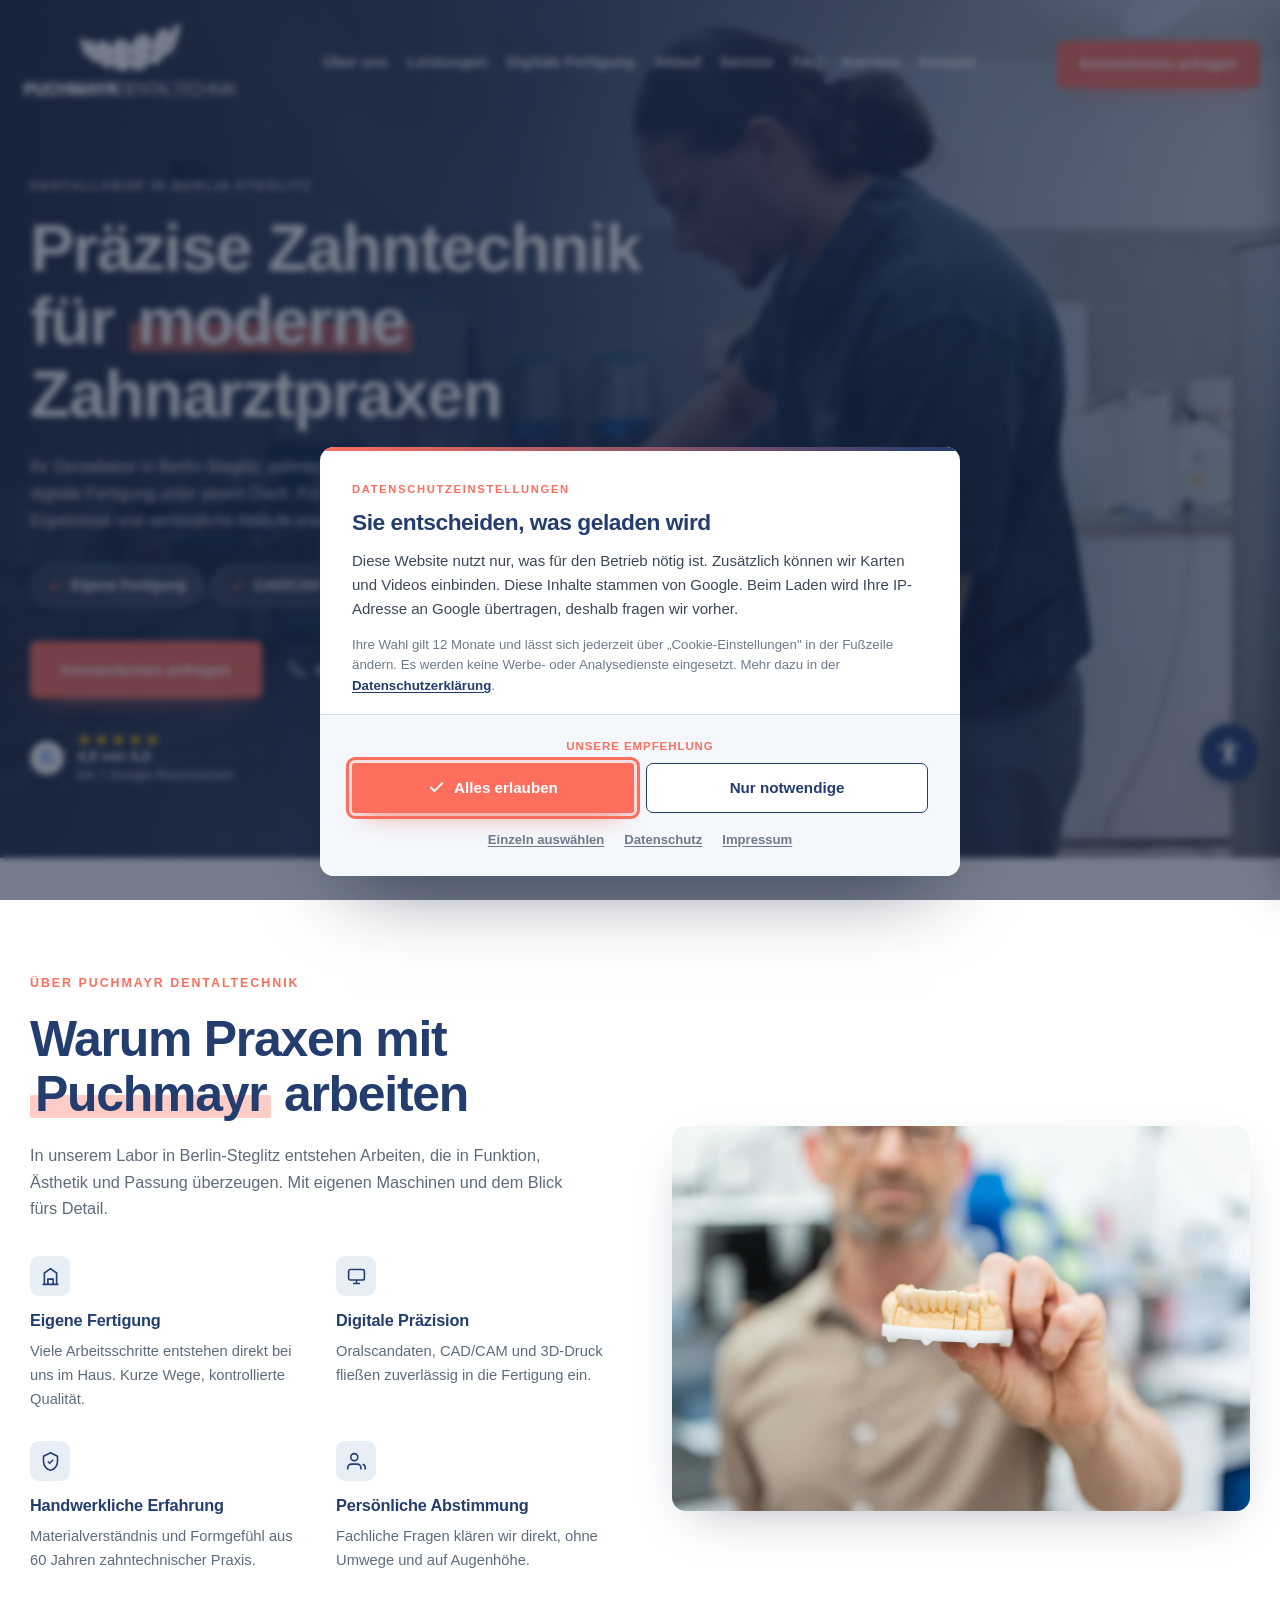
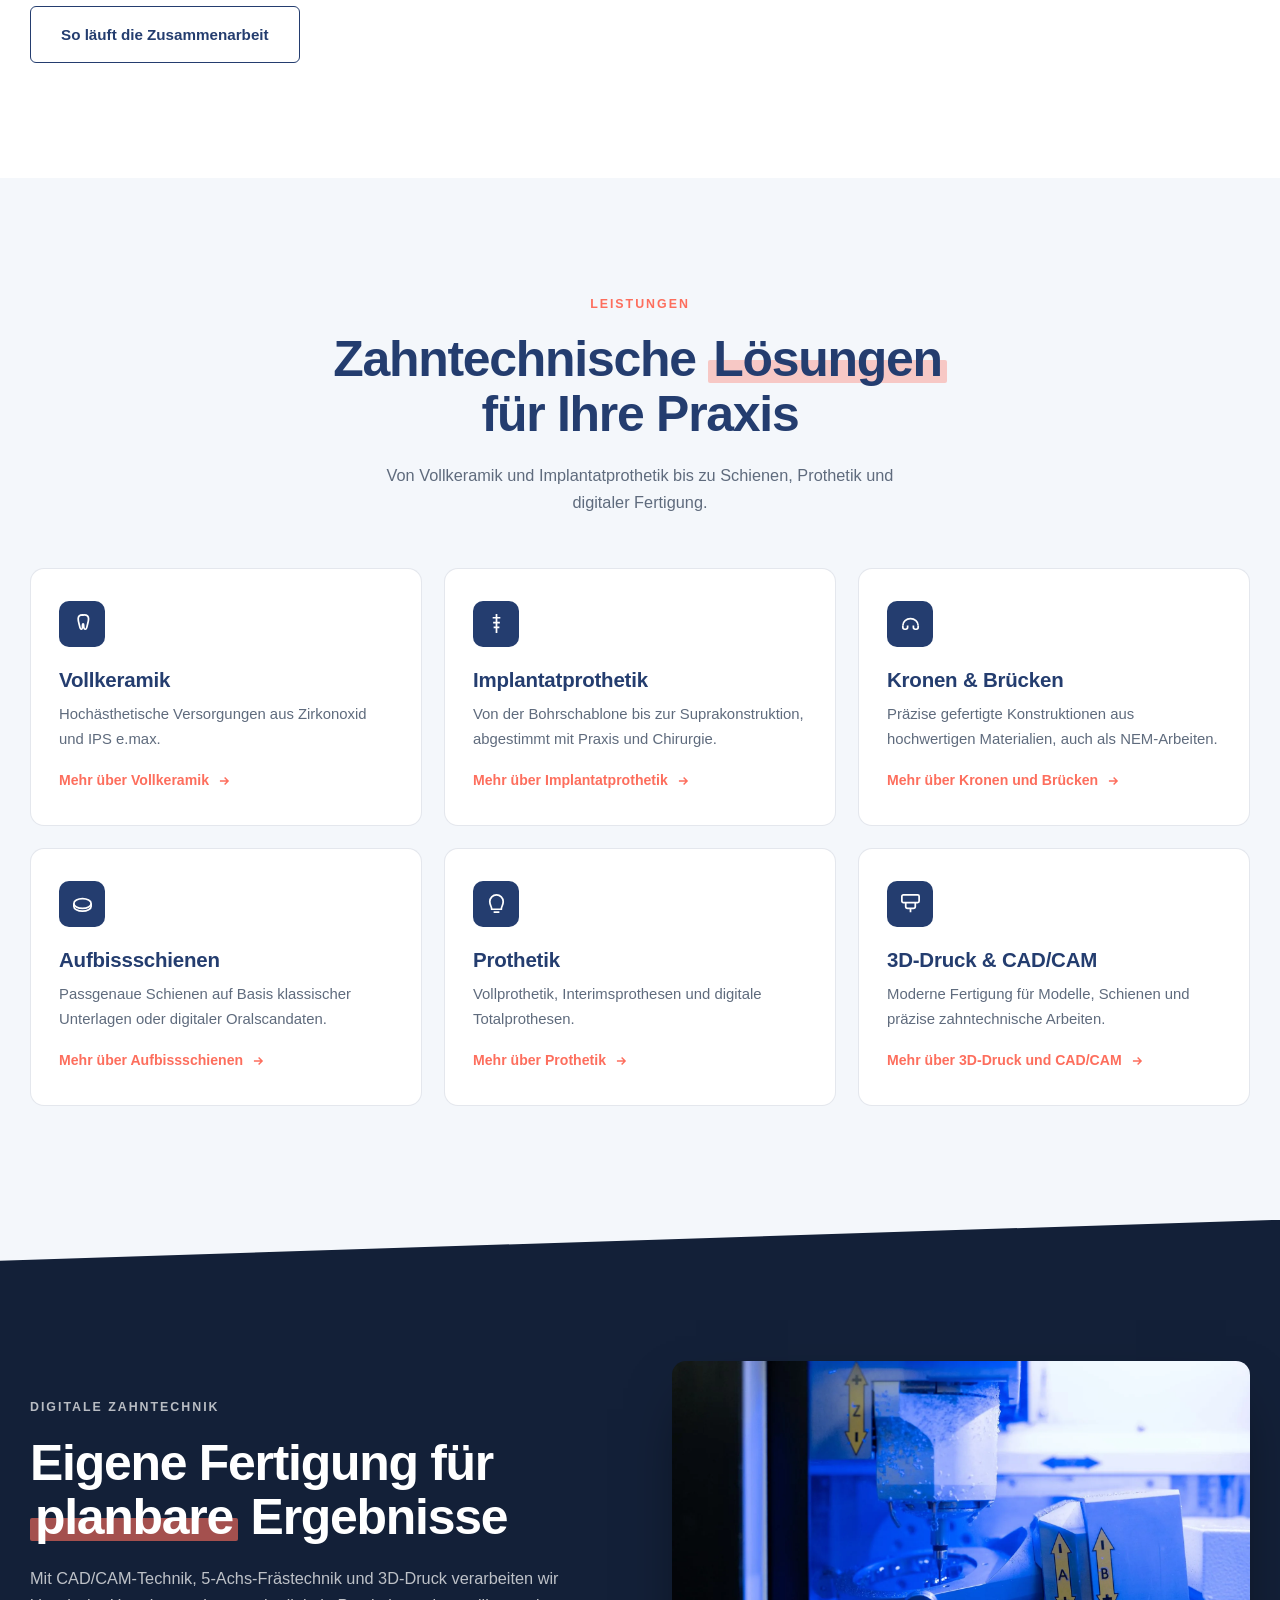
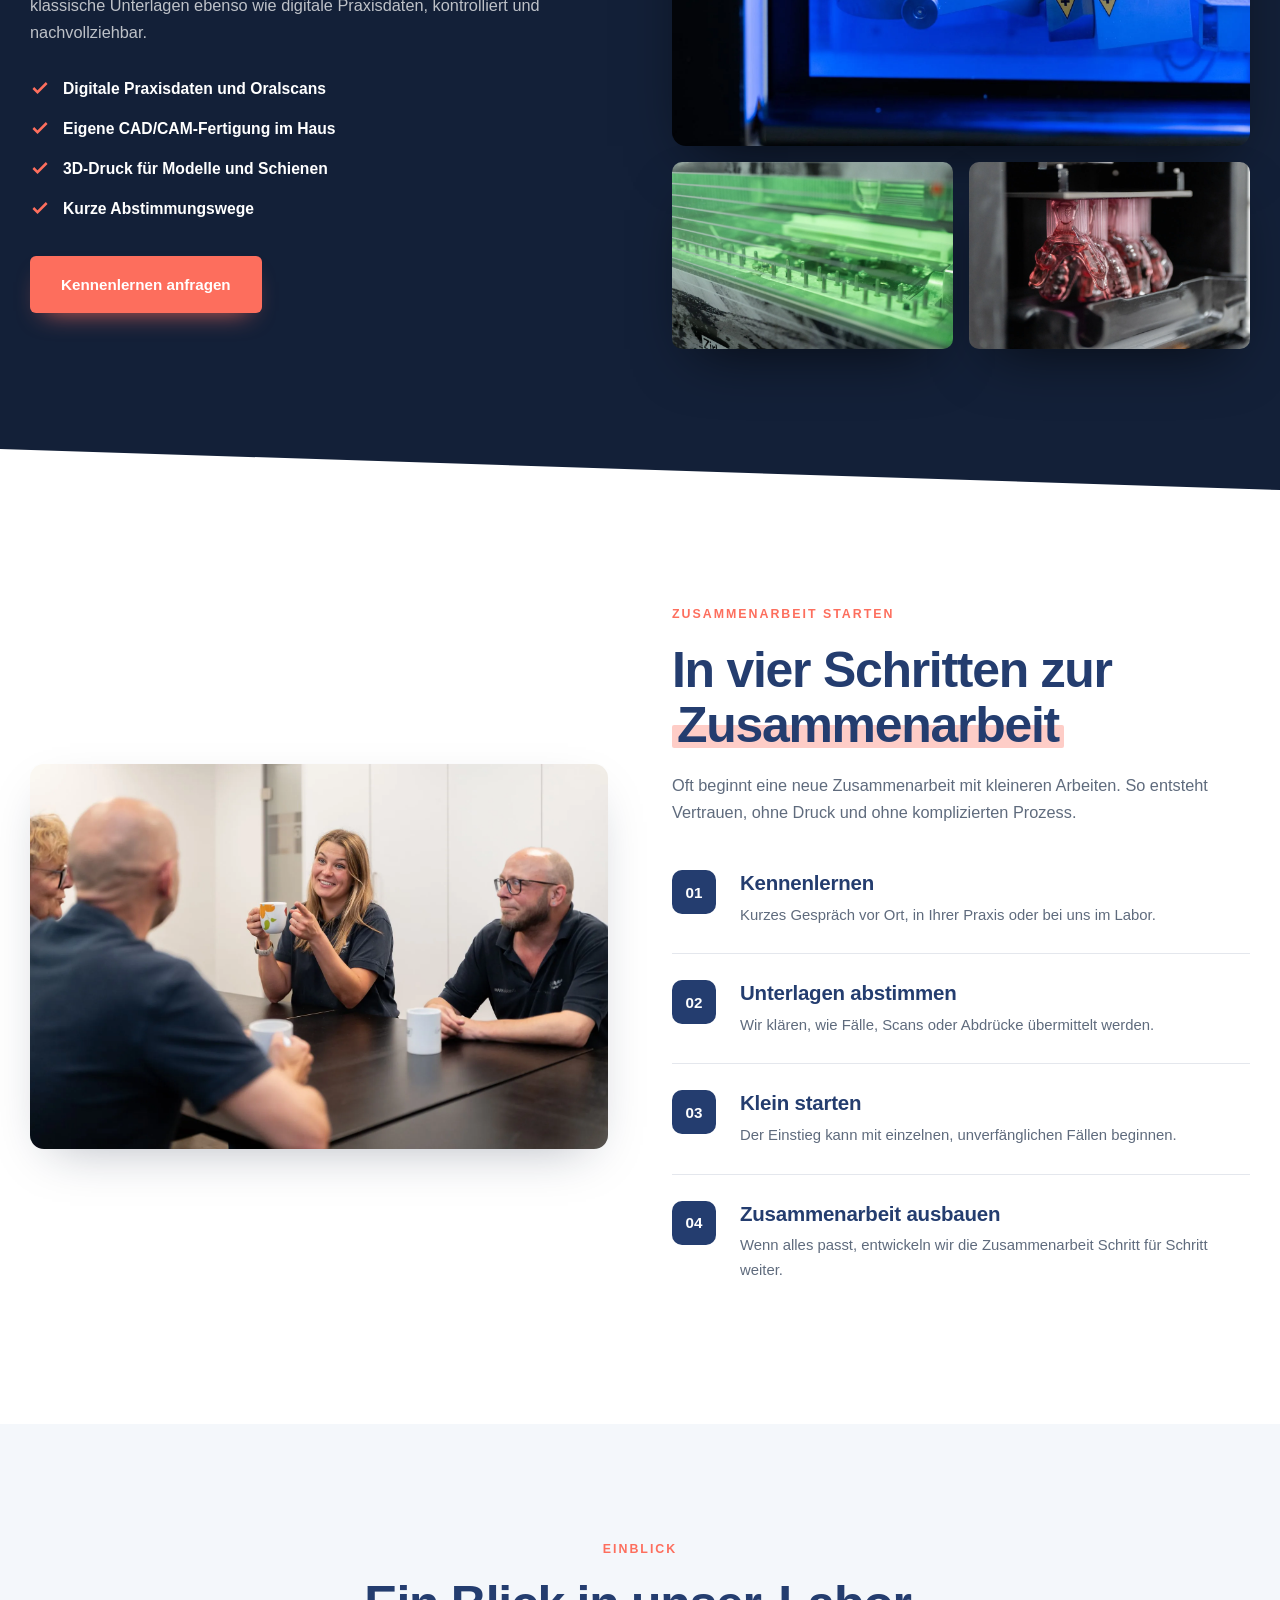
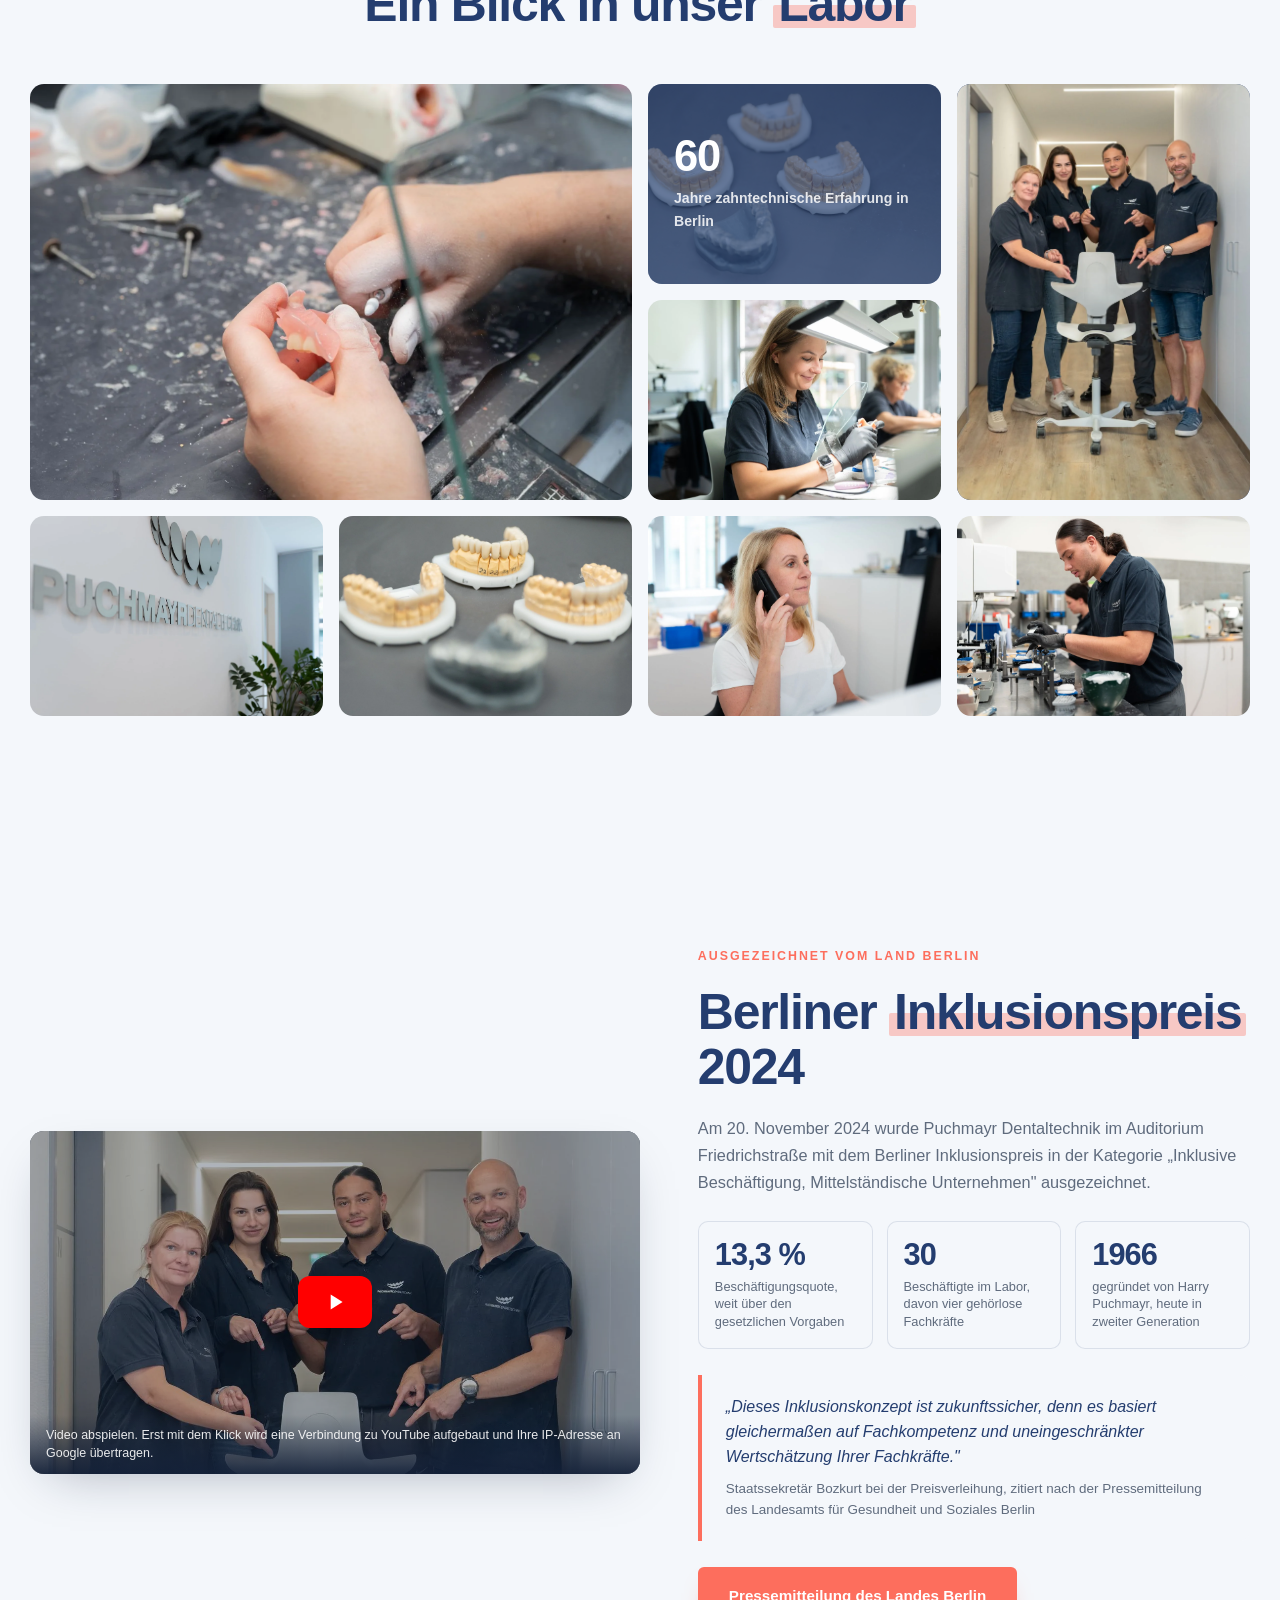
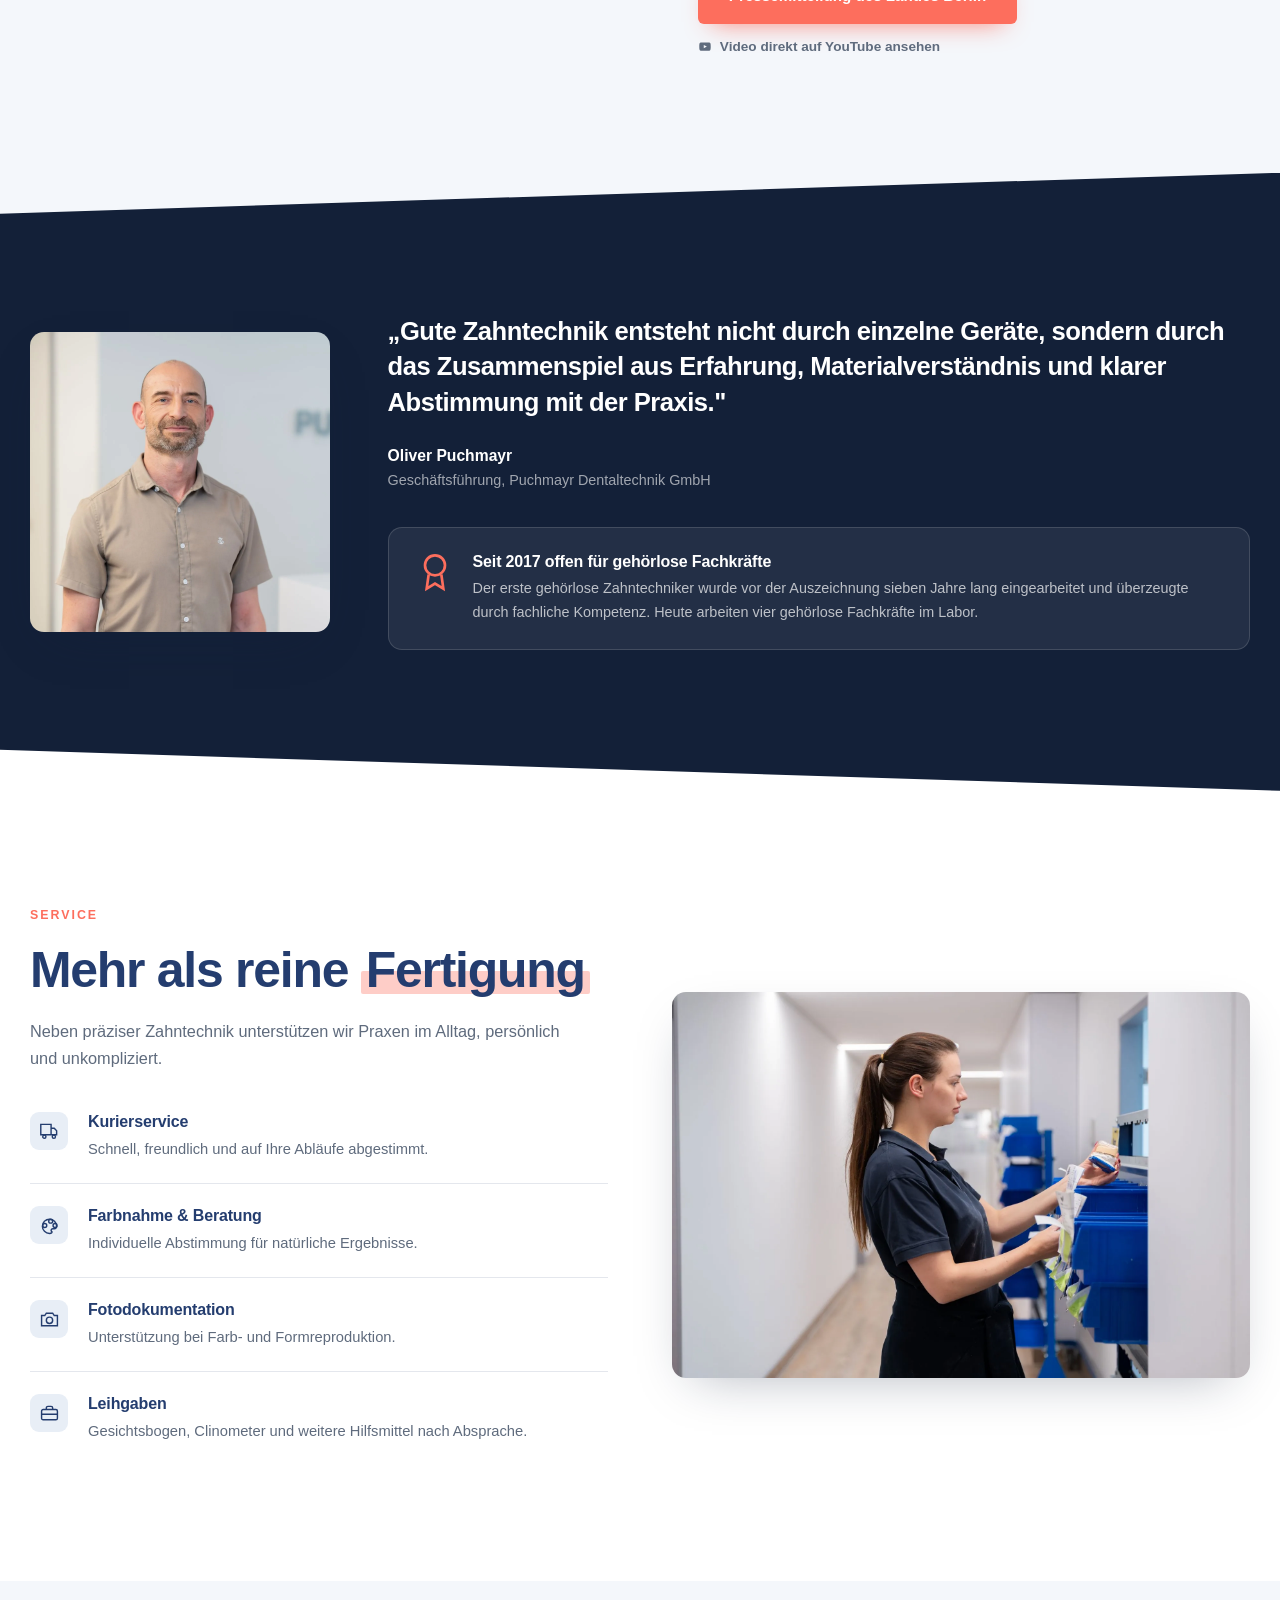
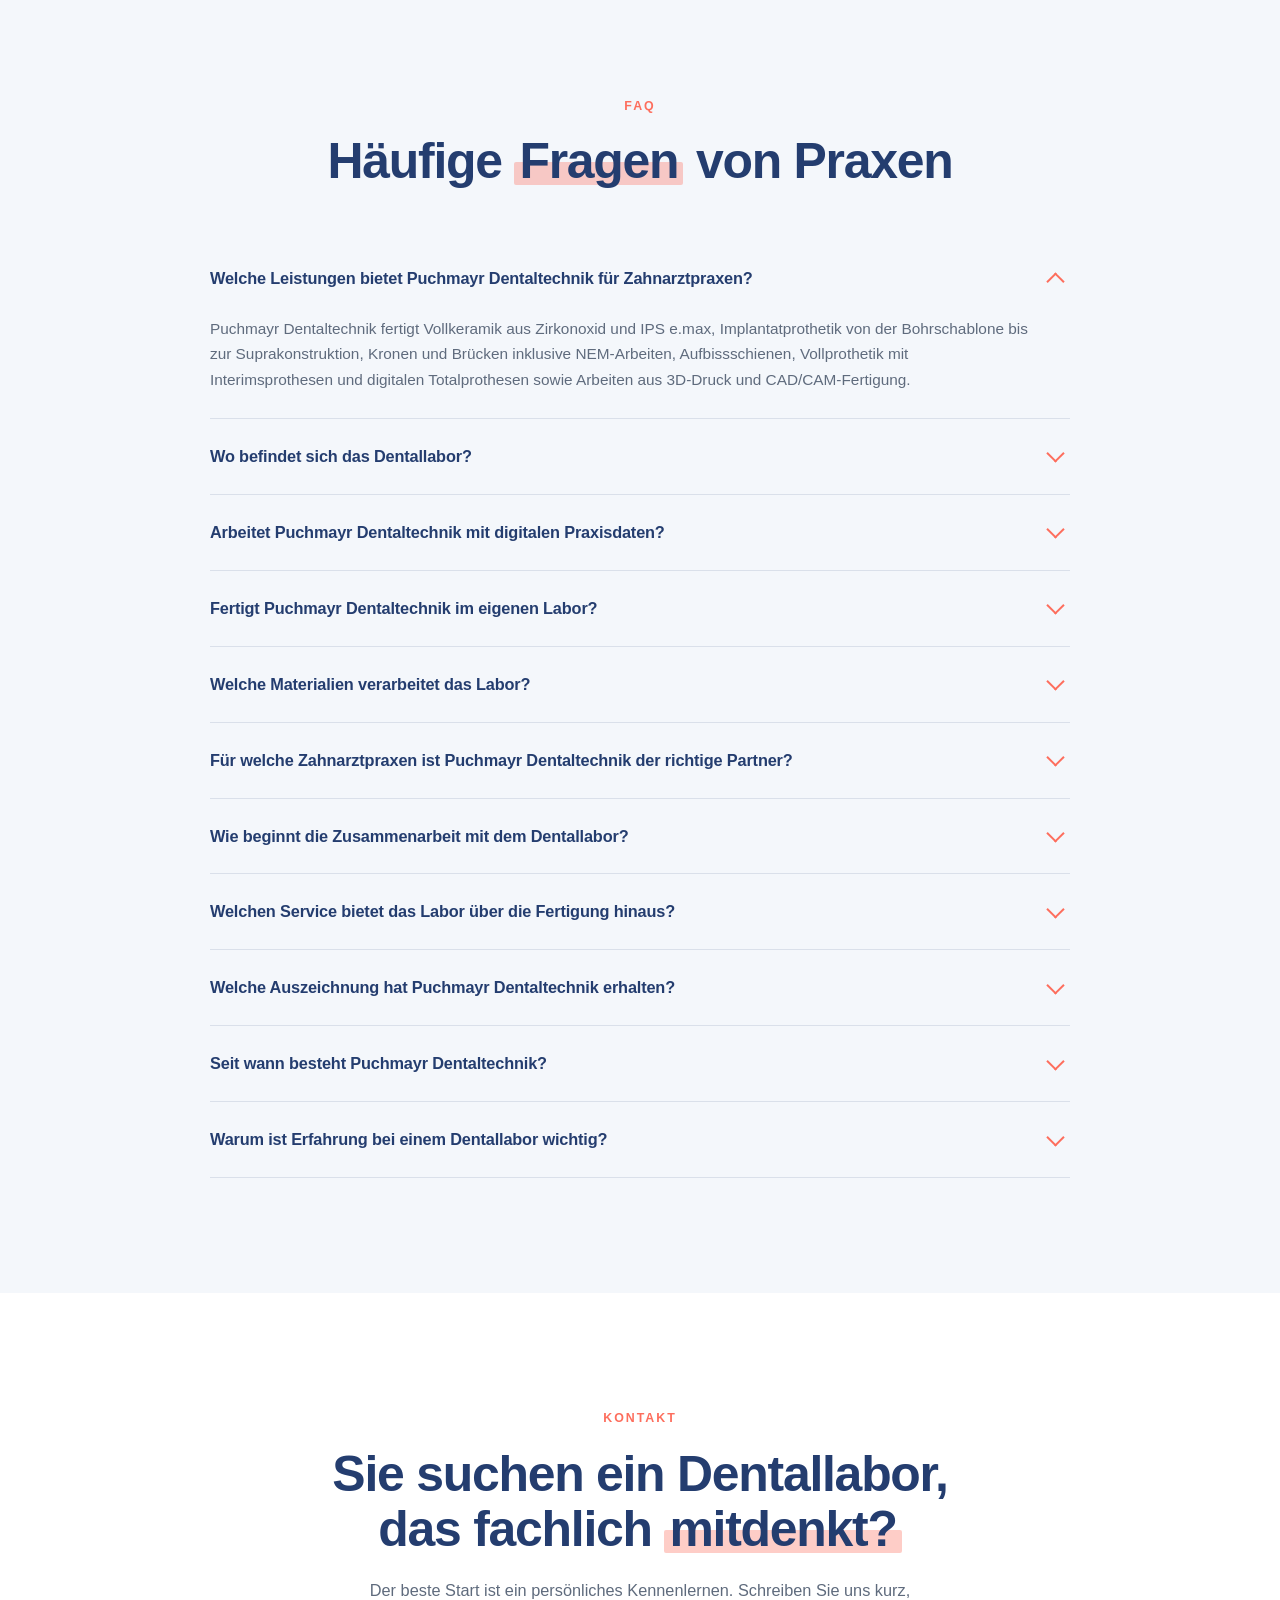
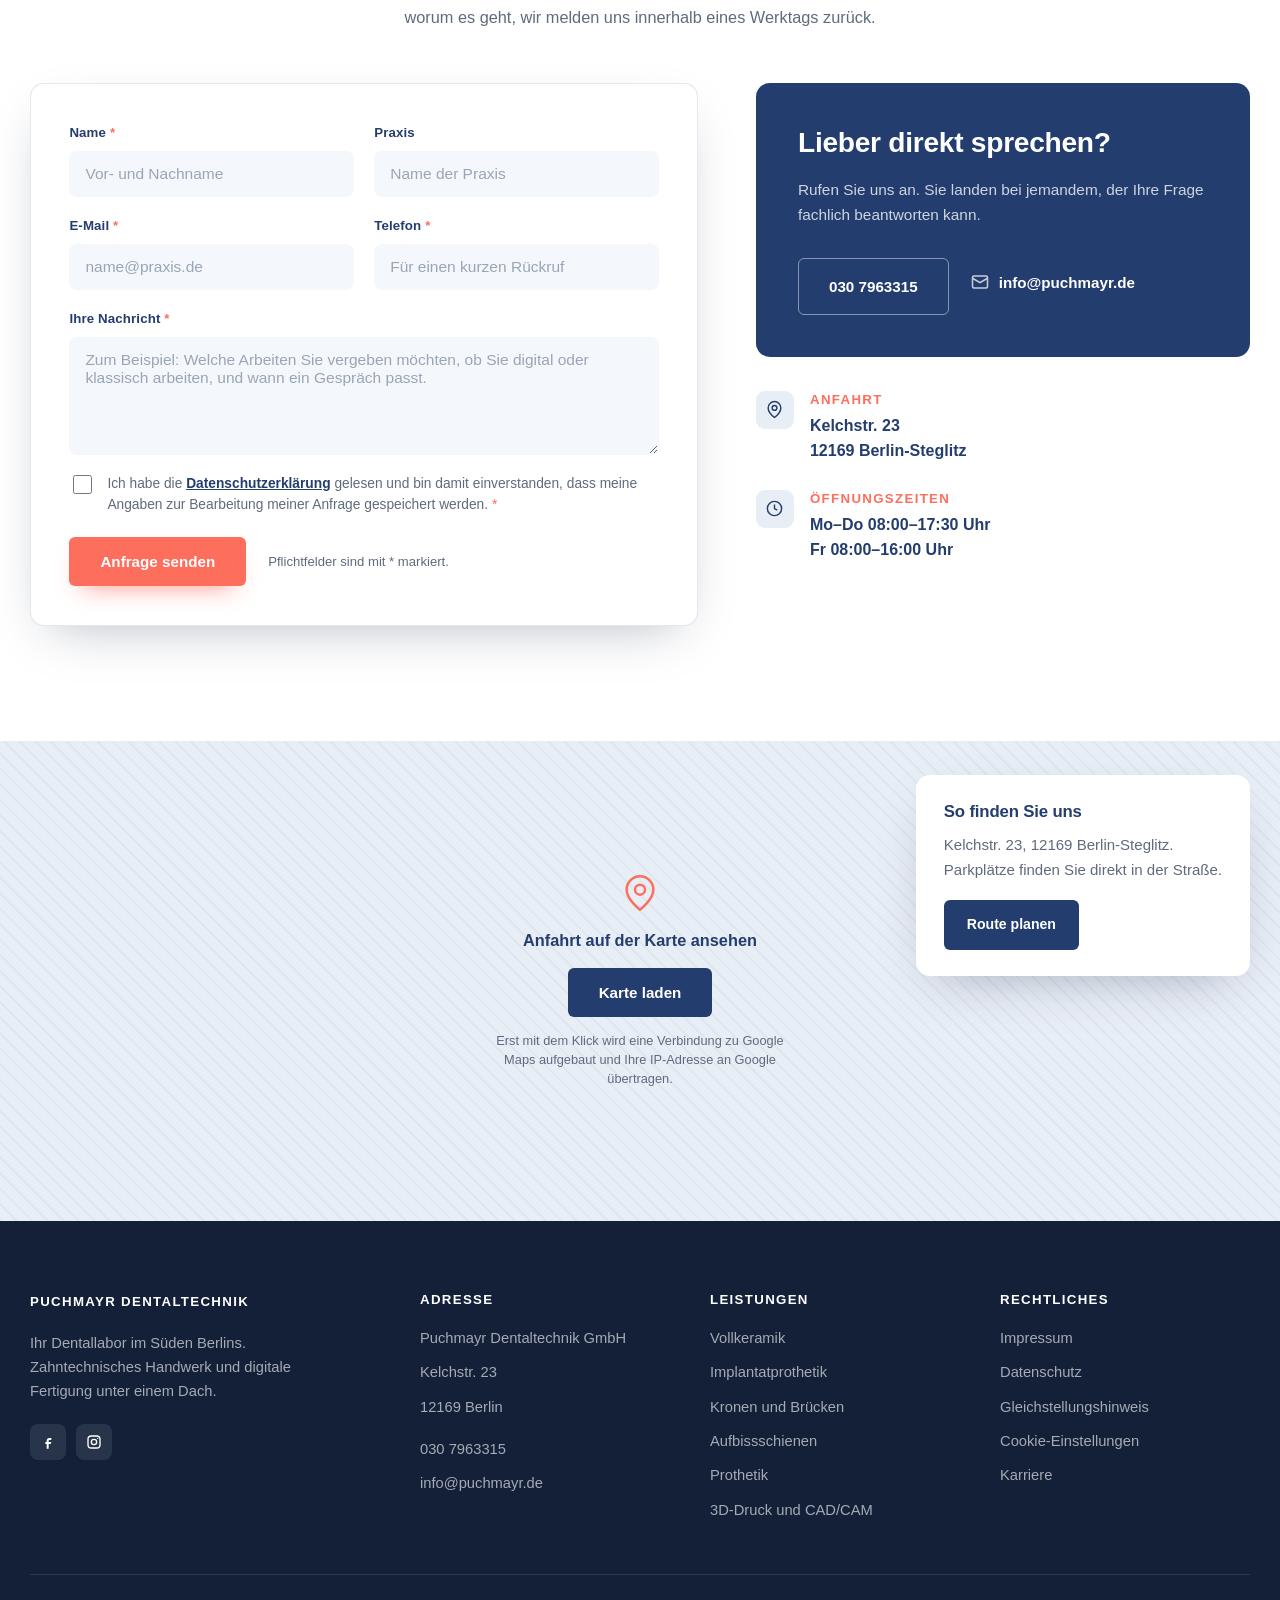
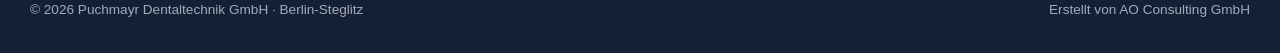
==== website/index.html @ 952bf780 "Revert "Fußzeile: „· Berlin" an AO-Consulting-Hinweis angehängt" This reverts commit 8118b21f12d6b43" ====
<!DOCTYPE html>
<html lang="de">
<head>
<meta charset="utf-8">
<meta name="viewport" content="width=device-width, initial-scale=1">

<!-- ===== SEO: Title und Description ===================================
     Title: 58 Zeichen. Vorn das Hauptkeyword, dann der Ort, dann die Marke.
     Description: 154 Zeichen, spricht Zahnarztpraxen direkt an. ============ -->
<title>Dentallabor Berlin-Steglitz für Zahnarztpraxen | Puchmayr</title>
<meta name="description" content="Dentallabor in Berlin-Steglitz für Zahnarztpraxen: Vollkeramik, Implantatprothetik, Kronen und Brücken aus eigener CAD/CAM-Fertigung. 60 Jahre Erfahrung.">
<meta name="robots" content="index, follow, max-image-preview:large, max-snippet:-1">
<meta name="author" content="Puchmayr Dentaltechnik GmbH">

<!-- Vor dem Livegang auf die echte Domain umstellen -->
<link rel="canonical" href="https://www.puchmayr.de/">

<!-- ===== Open Graph und Twitter Card ================================== -->
<meta property="og:type" content="website">
<meta property="og:locale" content="de_DE">
<meta property="og:site_name" content="Puchmayr Dentaltechnik GmbH">
<meta property="og:title" content="Dentallabor Berlin-Steglitz für Zahnarztpraxen | Puchmayr">
<meta property="og:description" content="Vollkeramik, Implantatprothetik, Kronen und Brücken aus eigener CAD/CAM-Fertigung in Berlin-Steglitz. 60 Jahre zahntechnische Erfahrung.">
<meta property="og:url" content="https://www.puchmayr.de/">
<meta property="og:image" content="https://www.puchmayr.de/img/dentallabor-berlin-steglitz-zahntechniker-arbeitsplatz.jpg">
<meta property="og:image:width" content="1800">
<meta property="og:image:height" content="1200">
<meta property="og:image:alt" content="Zahntechniker bei der Arbeit im Dentallabor Puchmayr in Berlin-Steglitz">
<meta name="twitter:card" content="summary_large_image">
<meta name="twitter:title" content="Dentallabor Berlin-Steglitz für Zahnarztpraxen | Puchmayr">
<meta name="twitter:description" content="Vollkeramik, Implantatprothetik, Kronen und Brücken aus eigener CAD/CAM-Fertigung. 60 Jahre zahntechnische Erfahrung.">
<meta name="twitter:image" content="https://www.puchmayr.de/img/dentallabor-berlin-steglitz-zahntechniker-arbeitsplatz.jpg">

<meta name="theme-color" content="#243D6F">

<link rel="icon" href="img/favicon.svg" type="image/svg+xml">
<link rel="icon" href="img/favicon-32.png" sizes="32x32" type="image/png">
<link rel="apple-touch-icon" href="img/apple-touch-icon.png">
<meta name="geo.region" content="DE-BE">
<meta name="geo.placename" content="Berlin-Steglitz">
<meta name="geo.position" content="52.450844;13.3575369">
<meta name="ICBM" content="52.450844, 13.3575369">

<!-- Schriften lokal, keine Verbindung zu Google -->
<link rel="preload" href="fonts/plus-jakarta-sans-latin-400-normal.woff2" as="font" type="font/woff2" crossorigin>
<link rel="preload" href="fonts/plus-jakarta-sans-latin-800-normal.woff2" as="font" type="font/woff2" crossorigin>
<link rel="stylesheet" href="assets/schrift.css">
<link rel="stylesheet" href="assets/stil.css">
<link rel="stylesheet" href="assets/barrierefreiheit.css">
<link rel="stylesheet" href="assets/einwilligung.css">
<!-- ============================================================
     STRUKTURIERTE DATEN (Schema.org, JSON-LD)
     Grundlage für Google Rich Results und für GEO: ChatGPT,
     Perplexity und die KI-Übersicht lesen diese Angaben aus.
     Alle Werte sind belegt. Absichtlich NICHT enthalten:
     aggregateRating. Die 4,9 Sterne stammen aus Google-Rezensionen,
     nicht von dieser Website. Solche Fremdbewertungen als eigene
     auszuzeichnen verstößt gegen die Google-Richtlinien und kann
     eine manuelle Maßnahme auslösen.
     ============================================================ -->
<script type="application/ld+json">
{
  "@context": "https://schema.org",
  "@graph": [
    {
      "@type": [
        "LocalBusiness",
        "Organization"
      ],
      "@id": "https://www.puchmayr.de/#organisation",
      "name": "Puchmayr Dentaltechnik GmbH",
      "alternateName": "Puchmayr Dentaltechnik",
      "legalName": "Puchmayr Dentaltechnik GmbH",
      "description": "Dentallabor in Berlin-Steglitz für Zahnarztpraxen. Vollkeramik, Implantatprothetik, Kronen und Brücken, Aufbissschienen und Prothetik aus eigener CAD/CAM- und 3D-Druck-Fertigung.",
      "slogan": "Präzise Zahntechnik für moderne Zahnarztpraxen",
      "url": "https://www.puchmayr.de/",
      "logo": {
        "@type": "ImageObject",
        "@id": "https://www.puchmayr.de/#logo",
        "url": "https://www.puchmayr.de/img/logo-puchmayr.png",
        "width": 526,
        "height": 209,
        "caption": "Puchmayr Dentaltechnik GmbH"
      },
      "image": "https://www.puchmayr.de/img/dentallabor-berlin-steglitz-zahntechniker-arbeitsplatz.jpg",
      "telephone": "+49-30-7963315",
      "email": "info@puchmayr.de",
      "address": {
        "@type": "PostalAddress",
        "streetAddress": "Kelchstraße 23",
        "postalCode": "12169",
        "addressLocality": "Berlin",
        "addressRegion": "Berlin",
        "addressCountry": "DE"
      },
      "geo": {
        "@type": "GeoCoordinates",
        "latitude": 52.450844,
        "longitude": 13.3575369
      },
      "hasMap": "https://www.google.com/maps/search/?api=1&query=Kelchstr.+23%2C+12169+Berlin",
      "openingHoursSpecification": [
        {
          "@type": "OpeningHoursSpecification",
          "dayOfWeek": [
            "Monday",
            "Tuesday",
            "Wednesday",
            "Thursday"
          ],
          "opens": "08:00",
          "closes": "17:30"
        },
        {
          "@type": "OpeningHoursSpecification",
          "dayOfWeek": "Friday",
          "opens": "08:00",
          "closes": "16:00"
        }
      ],
      "areaServed": [
        {
          "@type": "City",
          "name": "Berlin"
        },
        {
          "@type": "AdministrativeArea",
          "name": "Brandenburg"
        }
      ],
      "sameAs": [
        "https://www.facebook.com/puchmayr1",
        "https://www.instagram.com/dentaltechnik_puchmayr/",
        "https://puchmayr-karriere.de/"
      ],
      "award": [
        "Berliner Inklusionspreis 2024, Kategorie Inklusive Beschäftigung, Mittelständische Unternehmen"
      ],
      "knowsAbout": [
        "Zahntechnik",
        "Vollkeramik",
        "Zirkonoxid",
        "IPS e.max",
        "Implantatprothetik",
        "Suprakonstruktion",
        "Bohrschablone",
        "Kronen und Brücken",
        "NEM-Arbeiten",
        "Aufbissschienen",
        "Vollprothetik",
        "Interimsprothese",
        "digitale Totalprothese",
        "CAD/CAM-Fertigung",
        "5-Achs-Frästechnik",
        "3D-Druck",
        "Oralscandaten",
        "Farbnahme"
      ],
      "makesOffer": [
        {
          "@type": "Offer",
          "itemOffered": {
            "@type": "Service",
            "name": "Vollkeramik",
            "description": "Hochästhetische Versorgungen aus Zirkonoxid und IPS e.max.",
            "serviceType": "Zahntechnische Vollkeramik",
            "provider": {
              "@id": "https://www.puchmayr.de/#organisation"
            }
          }
        },
        {
          "@type": "Offer",
          "itemOffered": {
            "@type": "Service",
            "name": "Implantatprothetik",
            "description": "Von der Bohrschablone bis zur Suprakonstruktion, abgestimmt mit Praxis und Chirurgie.",
            "serviceType": "Implantatprothetik",
            "provider": {
              "@id": "https://www.puchmayr.de/#organisation"
            }
          }
        },
        {
          "@type": "Offer",
          "itemOffered": {
            "@type": "Service",
            "name": "Kronen und Brücken",
            "description": "Präzise gefertigte Konstruktionen aus hochwertigen Materialien, auch als NEM-Arbeiten.",
            "serviceType": "Kronen und Brücken",
            "provider": {
              "@id": "https://www.puchmayr.de/#organisation"
            }
          }
        },
        {
          "@type": "Offer",
          "itemOffered": {
            "@type": "Service",
            "name": "Aufbissschienen",
            "description": "Passgenaue Schienen auf Basis klassischer Unterlagen oder digitaler Oralscandaten.",
            "serviceType": "Aufbissschienen",
            "provider": {
              "@id": "https://www.puchmayr.de/#organisation"
            }
          }
        },
        {
          "@type": "Offer",
          "itemOffered": {
            "@type": "Service",
            "name": "Prothetik",
            "description": "Vollprothetik, Interimsprothesen und digitale Totalprothesen.",
            "serviceType": "Zahnprothetik",
            "provider": {
              "@id": "https://www.puchmayr.de/#organisation"
            }
          }
        },
        {
          "@type": "Offer",
          "itemOffered": {
            "@type": "Service",
            "name": "3D-Druck und CAD/CAM",
            "description": "Moderne Fertigung für Modelle, Schienen und präzise zahntechnische Arbeiten.",
            "serviceType": "Digitale Zahntechnik",
            "provider": {
              "@id": "https://www.puchmayr.de/#organisation"
            }
          }
        }
      ],
      "potentialAction": {
        "@type": "CommunicateAction",
        "name": "Kennenlerngespräch anfragen",
        "target": "https://www.puchmayr.de/#kontakt"
      },
      "foundingDate": "1966",
      "founder": {
        "@type": "Person",
        "name": "Harry Puchmayr"
      },
      "numberOfEmployees": {
        "@type": "QuantitativeValue",
        "value": 30
      },
      "employee": {
        "@type": "Person",
        "name": "Oliver Puchmayr",
        "jobTitle": "Geschäftsführer"
      },
      "subjectOf": {
        "@type": "NewsArticle",
        "headline": "Berliner Inklusionspreis 2024 verliehen",
        "url": "https://www.berlin.de/lageso/service/pressemitteilungen/2024/pressemitteilung.1504694.php",
        "datePublished": "2024-11-20",
        "publisher": {
          "@type": "GovernmentOrganization",
          "name": "Landesamt für Gesundheit und Soziales Berlin"
        },
        "about": {
          "@id": "https://www.puchmayr.de/#organisation"
        }
      },
      "hasCredential": {
        "@type": "EducationalOccupationalCredential",
        "name": "Berliner Inklusionspreis 2024",
        "credentialCategory": "Auszeichnung",
        "recognizedBy": {
          "@type": "GovernmentOrganization",
          "name": "Land Berlin, Landesamt für Gesundheit und Soziales"
        }
      }
    },
    {
      "@type": "WebSite",
      "@id": "https://www.puchmayr.de/#website",
      "url": "https://www.puchmayr.de/",
      "name": "Puchmayr Dentaltechnik GmbH",
      "inLanguage": "de-DE",
      "publisher": {
        "@id": "https://www.puchmayr.de/#organisation"
      }
    },
    {
      "@type": "WebPage",
      "@id": "https://www.puchmayr.de/#startseite",
      "url": "https://www.puchmayr.de/",
      "name": "Dentallabor Berlin-Steglitz für Zahnarztpraxen | Puchmayr",
      "description": "Dentallabor in Berlin-Steglitz für Zahnarztpraxen: Vollkeramik, Implantatprothetik, Kronen und Brücken aus eigener CAD/CAM-Fertigung. 60 Jahre Erfahrung.",
      "inLanguage": "de-DE",
      "isPartOf": {
        "@id": "https://www.puchmayr.de/#website"
      },
      "about": {
        "@id": "https://www.puchmayr.de/#organisation"
      },
      "primaryImageOfPage": "https://www.puchmayr.de/img/dentallabor-berlin-steglitz-zahntechniker-arbeitsplatz.jpg"
    },
    {
      "@type": "FAQPage",
      "@id": "https://www.puchmayr.de/#faq",
      "isPartOf": {
        "@id": "https://www.puchmayr.de/#startseite"
      },
      "mainEntity": [
        {
          "@type": "Question",
          "name": "Welche Leistungen bietet Puchmayr Dentaltechnik für Zahnarztpraxen?",
          "acceptedAnswer": {
            "@type": "Answer",
            "text": "Puchmayr Dentaltechnik fertigt Vollkeramik aus Zirkonoxid und IPS e.max, Implantatprothetik von der Bohrschablone bis zur Suprakonstruktion, Kronen und Brücken inklusive NEM-Arbeiten, Aufbissschienen, Vollprothetik mit Interimsprothesen und digitalen Totalprothesen sowie Arbeiten aus 3D-Druck und CAD/CAM-Fertigung."
          }
        },
        {
          "@type": "Question",
          "name": "Wo befindet sich das Dentallabor?",
          "acceptedAnswer": {
            "@type": "Answer",
            "text": "Das Labor liegt in der Kelchstraße 23 in 12169 Berlin-Steglitz, im Ortsteil Südende. Parkplätze gibt es direkt in der Straße. Erreichbar ist das Labor montags bis donnerstags von 08:00 bis 17:30 Uhr und freitags von 08:00 bis 16:00 Uhr unter 030 7963315."
          }
        },
        {
          "@type": "Question",
          "name": "Arbeitet Puchmayr Dentaltechnik mit digitalen Praxisdaten?",
          "acceptedAnswer": {
            "@type": "Answer",
            "text": "Ja. Das Labor verarbeitet digitale Unterlagen und Oralscandaten und bindet sie in die eigenen CAD/CAM- und 3D-Druckprozesse ein. Klassische Abdrücke werden ebenso verarbeitet, Praxen müssen ihren Arbeitsablauf also nicht umstellen."
          }
        },
        {
          "@type": "Question",
          "name": "Fertigt Puchmayr Dentaltechnik im eigenen Labor?",
          "acceptedAnswer": {
            "@type": "Answer",
            "text": "Ja. Viele Arbeiten entstehen direkt im eigenen Labor in Berlin-Steglitz. Zur Ausstattung gehören CAD/CAM-Technik, 5-Achs-Frästechnik und 3D-Druck. Durch eigene Maschinen und eingespielte Prozesse bleibt die Qualität von der Planung bis zur fertigen Arbeit kontrollierbar."
          }
        },
        {
          "@type": "Question",
          "name": "Für welche Zahnarztpraxen ist Puchmayr Dentaltechnik der richtige Partner?",
          "acceptedAnswer": {
            "@type": "Answer",
            "text": "Puchmayr Dentaltechnik passt zu Praxen, die Wert auf Qualität, persönliche Abstimmung und verlässliche Ergebnisse legen. Wichtig ist eine Zusammenarbeit auf Augenhöhe, bei der fachliche Fragen direkt und lösungsorientiert besprochen werden."
          }
        },
        {
          "@type": "Question",
          "name": "Wie beginnt die Zusammenarbeit mit dem Dentallabor?",
          "acceptedAnswer": {
            "@type": "Answer",
            "text": "Der Einstieg beginnt mit einem kurzen persönlichen Gespräch, entweder in der Praxis oder im Labor in Berlin-Steglitz. Danach wird geklärt, wie Fälle, Scans und Abdrücke übermittelt werden. In der Regel startet die Zusammenarbeit mit einzelnen Arbeiten und wird Schritt für Schritt ausgebaut."
          }
        },
        {
          "@type": "Question",
          "name": "Welche Materialien verarbeitet das Labor?",
          "acceptedAnswer": {
            "@type": "Answer",
            "text": "Für Vollkeramik kommen Zirkonoxid und IPS e.max zum Einsatz. Kronen und Brücken werden auch als NEM-Arbeiten gefertigt. Für Modelle, Schienen und Prothetik nutzt das Labor eigene 3D-Druck- und CAD/CAM-Verfahren."
          }
        },
        {
          "@type": "Question",
          "name": "Welchen Service bietet das Labor über die Fertigung hinaus?",
          "acceptedAnswer": {
            "@type": "Answer",
            "text": "Zum Service gehören ein eigener Kurierservice, individuelle Farbnahme und Beratung, Fotodokumentation zur Farb- und Formreproduktion sowie Leihgaben wie Gesichtsbogen und Clinometer nach Absprache."
          }
        },
        {
          "@type": "Question",
          "name": "Warum ist Erfahrung bei einem Dentallabor wichtig?",
          "acceptedAnswer": {
            "@type": "Answer",
            "text": "Zahntechnik erfordert nicht nur moderne Ausstattung, sondern auch Materialverständnis, handwerkliches Können und ein Gefühl für Funktion und Ästhetik. Puchmayr Dentaltechnik bringt 60 Jahre zahntechnische Erfahrung mit und setzt damit auch individuelle Anforderungen sauber um."
          }
        },
        {
          "@type": "Question",
          "name": "Welche Auszeichnung hat Puchmayr Dentaltechnik erhalten?",
          "acceptedAnswer": {
            "@type": "Answer",
            "text": "Puchmayr Dentaltechnik wurde am 20. November 2024 mit dem Berliner Inklusionspreis in der Kategorie Inklusive Beschäftigung, Mittelständische Unternehmen ausgezeichnet. Das Labor beschäftigt 30 Mitarbeitende, darunter vier gehörlose Fachkräfte. Die Beschäftigungsquote von 13,3 Prozent liegt weit über den gesetzlichen Vorgaben. Vergeben wurde der Preis vom Land Berlin über das Landesamt für Gesundheit und Soziales."
          }
        },
        {
          "@type": "Question",
          "name": "Seit wann besteht Puchmayr Dentaltechnik?",
          "acceptedAnswer": {
            "@type": "Answer",
            "text": "Den Grundstein des Dentallabors legte Harry Puchmayr im Jahr 1966. Heute wird das Unternehmen in zweiter Generation von seinem Sohn Oliver Puchmayr geführt. Damit bringt Puchmayr Dentaltechnik 60 Jahre zahntechnische Erfahrung in Berlin mit."
          }
        }
      ]
    },
    {
      "@type": "VideoObject",
      "@id": "https://www.puchmayr.de/#video-inklusionspreis",
      "name": "Inklusionspreis Berlin 2024, Puchmayr Dentaltechnik GmbH",
      "description": "Beitrag des Landesamts für Gesundheit und Soziales Berlin zur Verleihung des Berliner Inklusionspreises 2024 an die Puchmayr Dentaltechnik GmbH.",
      "embedUrl": "https://www.youtube-nocookie.com/embed/io-R9N6DPgo",
      "url": "https://www.youtube.com/watch?v=io-R9N6DPgo",
      "thumbnailUrl": "https://i.ytimg.com/vi/io-R9N6DPgo/maxresdefault.jpg",
      "uploadDate": "2024-11-20",
      "about": {
        "@id": "https://www.puchmayr.de/#organisation"
      },
      "publisher": {
        "@type": "GovernmentOrganization",
        "name": "Landesamt für Gesundheit und Soziales Berlin"
      }
    }
  ]
}
</script>
</head>
<body>

<!-- Sprunglinks für Tastatur und Screenreader -->
<a class="sprunglink" href="#inhalt">Zum Inhalt springen</a>
<a class="sprunglink" href="#kontakt" style="left:210px">Zum Kontakt springen</a>

<!-- ============ HEADER ============ -->
<header id="hdr">
  <div class="wrap nav">
    <a href="#top" class="nav__logo">
      <picture><source srcset="img/logo-puchmayr.webp" type="image/webp"><img src="img/logo-puchmayr.png" class="nav__logo--inv" alt="Puchmayr Dentaltechnik GmbH" data-logo width="526" height="209" loading="lazy" decoding="async"></picture>
      <span class="wordmark" hidden><b>PUCHMAYR</b>DENTALTECHNIK</span>
    </a>
    <ul class="nav__links">
      <li><a href="#ueber">Über uns</a></li>
      <li><a href="#leistungen">Leistungen</a></li>
      <li><a href="#fertigung">Digitale Fertigung</a></li>
      <li><a href="#ablauf">Ablauf</a></li>
      <li><a href="#service">Service</a></li>
      <li><a href="#faq">FAQ</a></li>
      <li><a href="https://puchmayr-karriere.de/" target="_blank" rel="noopener">Karriere</a></li>
      <li><a href="#kontakt">Kontakt</a></li>
    </ul>
    <a href="#kontakt" class="btn btn--primary nav__cta">Kennenlernen anfragen</a>
    <button class="nav__burger" aria-label="Menü"><span></span><span></span><span></span></button>
  </div>
</header>

<main id="inhalt">

<!-- ============ HERO ============ -->
<section class="hero" id="top" aria-label="Einstieg">
  <div class="hero__bg">
    <picture><source srcset="img/dentallabor-berlin-steglitz-zahntechniker-arbeitsplatz.webp" type="image/webp"><img src="img/dentallabor-berlin-steglitz-zahntechniker-arbeitsplatz.jpg" alt="Zahntechniker bei der Arbeit im Labor von Puchmayr Dentaltechnik in Berlin-Steglitz" width="1800" height="1200" fetchpriority="high" decoding="async"></picture>
  </div>
  <div class="wrap">
    <div class="hero__inner">
      <!-- Der Ortsbezug steht bewusst innerhalb der h1, damit das Hauptkeyword
           in der wichtigsten Überschrift der Seite vorkommt. -->
      <h1>
        <span class="kicker" style="color:rgba(255,255,255,.72)">Dentallabor in Berlin-Steglitz</span>
        Präzise Zahntechnik für <span class="mark mark--light">moderne</span> Zahnarztpraxen
      </h1>
      <p class="hero__lead">
        Ihr Dentallabor in Berlin-Steglitz: zahntechnisches Handwerk und digitale
        Fertigung unter einem Dach. Für Praxen, die präzise Ergebnisse und
        verlässliche Abläufe erwarten.
      </p>
      <ul class="hero__usps">
        <li><svg viewBox="0 0 24 24" fill="none" stroke="currentColor" stroke-width="3"><path d="M20 6 9 17l-5-5"/></svg>Eigene Fertigung</li>
        <li><svg viewBox="0 0 24 24" fill="none" stroke="currentColor" stroke-width="3"><path d="M20 6 9 17l-5-5"/></svg>CAD/CAM &amp; 3D-Druck</li>
        <li><svg viewBox="0 0 24 24" fill="none" stroke="currentColor" stroke-width="3"><path d="M20 6 9 17l-5-5"/></svg>60 Jahre Erfahrung</li>
      </ul>
      <div class="hero__actions">
        <a href="#kontakt" class="btn btn--primary">Kennenlernen anfragen</a>
        <a href="tel:+49307963315" class="phone-link">
          <svg viewBox="0 0 24 24" fill="none" stroke="currentColor" stroke-width="2"><path d="M22 16.9v3a2 2 0 0 1-2.2 2 19.8 19.8 0 0 1-8.6-3.1 19.5 19.5 0 0 1-6-6A19.8 19.8 0 0 1 2.1 4.2 2 2 0 0 1 4.1 2h3a2 2 0 0 1 2 1.7c.1 1 .4 1.9.7 2.8a2 2 0 0 1-.5 2.1L8.1 9.9a16 16 0 0 0 6 6l1.3-1.2a2 2 0 0 1 2.1-.5c.9.3 1.8.6 2.8.7a2 2 0 0 1 1.7 2Z"/></svg>
          030 7963315
        </a>
      </div>
      <div class="rating">
        <div class="rating__g">G</div>
        <div>
          <div class="stars">
            <svg viewBox="0 0 24 24" fill="currentColor"><path d="m12 2 3 6.6 7 .7-5.2 4.8 1.5 7L12 17.6 5.7 21l1.5-7L2 9.3l7-.7Z"/></svg>
            <svg viewBox="0 0 24 24" fill="currentColor"><path d="m12 2 3 6.6 7 .7-5.2 4.8 1.5 7L12 17.6 5.7 21l1.5-7L2 9.3l7-.7Z"/></svg>
            <svg viewBox="0 0 24 24" fill="currentColor"><path d="m12 2 3 6.6 7 .7-5.2 4.8 1.5 7L12 17.6 5.7 21l1.5-7L2 9.3l7-.7Z"/></svg>
            <svg viewBox="0 0 24 24" fill="currentColor"><path d="m12 2 3 6.6 7 .7-5.2 4.8 1.5 7L12 17.6 5.7 21l1.5-7L2 9.3l7-.7Z"/></svg>
            <svg viewBox="0 0 24 24" fill="currentColor"><path d="m12 2 3 6.6 7 .7-5.2 4.8 1.5 7L12 17.6 5.7 21l1.5-7L2 9.3l7-.7Z"/></svg>
          </div>
          <div class="rating__txt"><b>4,9 von 5,0</b>bei 7 Google-Rezensionen</div>
        </div>
      </div>
    </div>
  </div>
</section>

<!-- ============ WARUM PUCHMAYR ============ -->
<section class="sec" id="ueber" aria-labelledby="t-ueber">
  <div class="wrap split">
    <div>
      <span class="kicker">Über Puchmayr Dentaltechnik</span>
      <h2 id="t-ueber">Warum Praxen mit <span class="mark">Puchmayr</span> arbeiten</h2>
      <p class="lead" style="margin-top:20px">
        In unserem Labor in Berlin-Steglitz entstehen Arbeiten, die in Funktion, Ästhetik
        und Passung überzeugen. Mit eigenen Maschinen und dem Blick fürs Detail.
      </p>

      <div class="features">
        <div class="feature">
          <div class="feature__ico"><svg viewBox="0 0 24 24" fill="none" stroke="currentColor" stroke-width="1.8"><path d="M3 21h18M5 21V8l7-5 7 5v13M9 21v-6h6v6"/></svg></div>
          <h3>Eigene Fertigung</h3>
          <p>Viele Arbeitsschritte entstehen direkt bei uns im Haus. Kurze Wege, kontrollierte Qualität.</p>
        </div>
        <div class="feature">
          <div class="feature__ico"><svg viewBox="0 0 24 24" fill="none" stroke="currentColor" stroke-width="1.8"><rect x="3" y="4" width="18" height="12" rx="2"/><path d="M8 20h8M12 16v4"/></svg></div>
          <h3>Digitale Präzision</h3>
          <p>Oralscandaten, CAD/CAM und 3D-Druck fließen zuverlässig in die Fertigung ein.</p>
        </div>
        <div class="feature">
          <div class="feature__ico"><svg viewBox="0 0 24 24" fill="none" stroke="currentColor" stroke-width="1.8"><path d="M12 2 4 6v6c0 5 3.4 9.4 8 10 4.6-.6 8-5 8-10V6Z"/><path d="m9 12 2 2 4-4"/></svg></div>
          <h3>Handwerkliche Erfahrung</h3>
          <p>Materialverständnis und Formgefühl aus 60 Jahren zahntechnischer Praxis.</p>
        </div>
        <div class="feature">
          <div class="feature__ico"><svg viewBox="0 0 24 24" fill="none" stroke="currentColor" stroke-width="1.8"><path d="M17 21v-2a4 4 0 0 0-4-4H6a4 4 0 0 0-4 4v2"/><circle cx="9.5" cy="7" r="4"/><path d="M22 21v-2a4 4 0 0 0-3-3.9"/></svg></div>
          <h3>Persönliche Abstimmung</h3>
          <p>Fachliche Fragen klären wir direkt, ohne Umwege und auf Augenhöhe.</p>
        </div>
      </div>

      <a href="#ablauf" class="btn btn--outline">So läuft die Zusammenarbeit</a>
    </div>
    <div class="split__media">
      <picture><source srcset="img/zahntechniker-zeigt-fertige-bruecke-gipsmodell.webp" type="image/webp"><img src="img/zahntechniker-zeigt-fertige-bruecke-gipsmodell.jpg" alt="Zahntechniker zeigt eine fertige Brücke auf dem Gipsmodell" width="1800" height="1200" loading="lazy" decoding="async"></picture>
    </div>
  </div>
</section>

<!-- ============ LEISTUNGEN ============ -->
<section class="sec sec--mist" id="leistungen" aria-labelledby="t-leistungen">
  <div class="wrap">
    <div class="sec-head sec-head--center">
      <span class="kicker">Leistungen</span>
      <h2 id="t-leistungen">Zahntechnische <span class="mark">Lösungen</span> für Ihre Praxis</h2>
      <p class="lead" style="margin-inline:auto">
        Von Vollkeramik und Implantatprothetik bis zu Schienen, Prothetik und digitaler Fertigung.
      </p>
    </div>

    <div class="cards">
      <article class="card">
        <div class="card__ico"><svg viewBox="0 0 24 24" fill="none" stroke="currentColor" stroke-width="1.8"><path d="M12 3c-3 0-4.5 1.5-4.5 4 0 3 .8 4.5 1.3 7 .4 2 .8 4 2 4s1.2-3 1.2-4.5 1.2-1.5 1.2 0S13.8 18 15 18s1.6-2 2-4c.5-2.5 1.3-4 1.3-7 0-2.5-1.5-4-4.5-4-1 0-1.3.4-1.8.4S13 3 12 3Z"/></svg></div>
        <h3>Vollkeramik</h3>
        <p>Hochästhetische Versorgungen aus Zirkonoxid und IPS e.max.</p>
        <a class="card__more" href="vollkeramik.html">Mehr über Vollkeramik
    <svg viewBox="0 0 24 24" fill="none" stroke="currentColor" stroke-width="2.5" aria-hidden="true"><path d="M5 12h14M13 6l6 6-6 6"/></svg>
  </a>
      </article>
      <article class="card">
        <div class="card__ico"><svg viewBox="0 0 24 24" fill="none" stroke="currentColor" stroke-width="1.8"><path d="M12 2v20M8 6h8M8.5 11h7M9 16h6"/></svg></div>
        <h3>Implantatprothetik</h3>
        <p>Von der Bohrschablone bis zur Suprakonstruktion, abgestimmt mit Praxis und Chirurgie.</p>
        <a class="card__more" href="implantatprothetik.html">Mehr über Implantatprothetik
    <svg viewBox="0 0 24 24" fill="none" stroke="currentColor" stroke-width="2.5" aria-hidden="true"><path d="M5 12h14M13 6l6 6-6 6"/></svg>
  </a>
      </article>
      <article class="card">
        <div class="card__ico"><svg viewBox="0 0 24 24" fill="none" stroke="currentColor" stroke-width="1.8"><path d="M4 14c0-4 3.6-7 8-7s8 3 8 7"/><path d="M4 14v2a2 2 0 0 0 2 2h1a2 2 0 0 0 2-2v-2M20 14v2a2 2 0 0 1-2 2h-1a2 2 0 0 1-2-2v-2"/></svg></div>
        <h3>Kronen &amp; Brücken</h3>
        <p>Präzise gefertigte Konstruktionen aus hochwertigen Materialien, auch als NEM-Arbeiten.</p>
        <a class="card__more" href="kronen-und-bruecken.html">Mehr über Kronen und Brücken
    <svg viewBox="0 0 24 24" fill="none" stroke="currentColor" stroke-width="2.5" aria-hidden="true"><path d="M5 12h14M13 6l6 6-6 6"/></svg>
  </a>
      </article>
      <article class="card">
        <div class="card__ico"><svg viewBox="0 0 24 24" fill="none" stroke="currentColor" stroke-width="1.8"><path d="M3 12a9 5 0 0 1 18 0 9 5 0 0 1-18 0Z"/><path d="M3 12v3a9 5 0 0 0 18 0v-3"/></svg></div>
        <h3>Aufbissschienen</h3>
        <p>Passgenaue Schienen auf Basis klassischer Unterlagen oder digitaler Oralscandaten.</p>
        <a class="card__more" href="aufbissschienen.html">Mehr über Aufbissschienen
    <svg viewBox="0 0 24 24" fill="none" stroke="currentColor" stroke-width="2.5" aria-hidden="true"><path d="M5 12h14M13 6l6 6-6 6"/></svg>
  </a>
      </article>
      <article class="card">
        <div class="card__ico"><svg viewBox="0 0 24 24" fill="none" stroke="currentColor" stroke-width="1.8"><path d="M5 10c0-3.9 3.1-7 7-7s7 3.1 7 7c0 4-2 5-2 8H7c0-3-2-4-2-8Z"/><path d="M9 21h6"/></svg></div>
        <h3>Prothetik</h3>
        <p>Vollprothetik, Interimsprothesen und digitale Totalprothesen.</p>
        <a class="card__more" href="prothetik.html">Mehr über Prothetik
    <svg viewBox="0 0 24 24" fill="none" stroke="currentColor" stroke-width="2.5" aria-hidden="true"><path d="M5 12h14M13 6l6 6-6 6"/></svg>
  </a>
      </article>
      <article class="card">
        <div class="card__ico"><svg viewBox="0 0 24 24" fill="none" stroke="currentColor" stroke-width="1.8"><rect x="3" y="3" width="18" height="8" rx="1.5"/><path d="M7 11v4a2 2 0 0 0 2 2h6a2 2 0 0 0 2-2v-4M12 17v4"/></svg></div>
        <h3>3D-Druck &amp; CAD/CAM</h3>
        <p>Moderne Fertigung für Modelle, Schienen und präzise zahntechnische Arbeiten.</p>
        <a class="card__more" href="digitale-fertigung.html">Mehr über 3D-Druck und CAD/CAM
    <svg viewBox="0 0 24 24" fill="none" stroke="currentColor" stroke-width="2.5" aria-hidden="true"><path d="M5 12h14M13 6l6 6-6 6"/></svg>
  </a>
      </article>
    </div>
  </div>
</section>

<!-- ============ DIGITALE FERTIGUNG (dunkel, Schrägkante) ============ -->
<div class="darkwrap">
<section class="dark" id="fertigung" aria-labelledby="t-fertigung">
  <div class="wrap split">
    <div>
      <span class="kicker kicker--light">Digitale Zahntechnik</span>
      <h2 id="t-fertigung">Eigene Fertigung für <span class="mark mark--light">planbare</span> Ergebnisse</h2>
      <p class="lead" style="margin-top:20px">
        Mit CAD/CAM-Technik, 5-Achs-Frästechnik und 3D-Druck verarbeiten wir klassische
        Unterlagen ebenso wie digitale Praxisdaten, kontrolliert und nachvollziehbar.
      </p>
      <ul class="checklist">
        <li><svg viewBox="0 0 24 24" fill="none" stroke="currentColor" stroke-width="3"><path d="M20 6 9 17l-5-5"/></svg>Digitale Praxisdaten und Oralscans</li>
        <li><svg viewBox="0 0 24 24" fill="none" stroke="currentColor" stroke-width="3"><path d="M20 6 9 17l-5-5"/></svg>Eigene CAD/CAM-Fertigung im Haus</li>
        <li><svg viewBox="0 0 24 24" fill="none" stroke="currentColor" stroke-width="3"><path d="M20 6 9 17l-5-5"/></svg>3D-Druck für Modelle und Schienen</li>
        <li><svg viewBox="0 0 24 24" fill="none" stroke="currentColor" stroke-width="3"><path d="M20 6 9 17l-5-5"/></svg>Kurze Abstimmungswege</li>
      </ul>
      <a href="#kontakt" class="btn btn--primary">Kennenlernen anfragen</a>
    </div>
    <div class="split__media">
      <picture><source srcset="img/cad-cam-fraesmaschine-5-achs-dentallabor-berlin.webp" type="image/webp"><img src="img/cad-cam-fraesmaschine-5-achs-dentallabor-berlin.jpg" alt="5-Achs-Frästechnik im Dentallabor Puchmayr" width="1800" height="1200" loading="lazy" decoding="async"></picture>
      <div class="minitiles">
        <picture><source srcset="img/zirkonoxid-rohling-cad-cam-fertigung.webp" type="image/webp"><img src="img/zirkonoxid-rohling-cad-cam-fertigung.jpg" alt="Zirkonoxid-Rohling in der CAD/CAM-Fräsmaschine" width="1800" height="1200" loading="lazy" decoding="async"></picture>
        <picture><source srcset="img/3d-druck-aufbissschienen-dentallabor.webp" type="image/webp"><img src="img/3d-druck-aufbissschienen-dentallabor.jpg" alt="3D-Druck von Schienen und Modellen" width="1800" height="1200" loading="lazy" decoding="async"></picture>
      </div>
    </div>
  </div>
</section>
</div>

<!-- ============ ABLAUF ============ -->
<section class="sec" id="ablauf" aria-labelledby="t-ablauf">
  <div class="wrap split split--rev">
    <div class="split__media">
      <picture><source srcset="img/kennenlerngespraech-zahnarztpraxis-dentallabor-berlin.webp" type="image/webp"><img src="img/kennenlerngespraech-zahnarztpraxis-dentallabor-berlin.jpg" alt="Persönliches Kennenlerngespräch bei Puchmayr Dentaltechnik" width="1800" height="1200" loading="lazy" decoding="async"></picture>
    </div>
    <div>
      <span class="kicker">Zusammenarbeit starten</span>
      <h2 id="t-ablauf">In vier Schritten zur <span class="mark">Zusammenarbeit</span></h2>
      <p class="lead" style="margin-top:20px">
        Oft beginnt eine neue Zusammenarbeit mit kleineren Arbeiten. So entsteht Vertrauen,
        ohne Druck und ohne komplizierten Prozess.
      </p>
      <div class="steps">
        <div class="step">
          <div class="step__no">01</div>
          <div><h3>Kennenlernen</h3><p>Kurzes Gespräch vor Ort, in Ihrer Praxis oder bei uns im Labor.</p></div>
        </div>
        <div class="step">
          <div class="step__no">02</div>
          <div><h3>Unterlagen abstimmen</h3><p>Wir klären, wie Fälle, Scans oder Abdrücke übermittelt werden.</p></div>
        </div>
        <div class="step">
          <div class="step__no">03</div>
          <div><h3>Klein starten</h3><p>Der Einstieg kann mit einzelnen, unverfänglichen Fällen beginnen.</p></div>
        </div>
        <div class="step">
          <div class="step__no">04</div>
          <div><h3>Zusammenarbeit ausbauen</h3><p>Wenn alles passt, entwickeln wir die Zusammenarbeit Schritt für Schritt weiter.</p></div>
        </div>
      </div>
    </div>
  </div>
</section>

<!-- ============ EINBLICK / BENTO ============ -->
<section class="sec sec--mist">
  <div class="wrap">
    <div class="sec-head sec-head--center">
      <span class="kicker">Einblick</span>
      <h2>Ein Blick in unser <span class="mark">Labor</span></h2>
    </div>
    <div class="bento">
      <figure class="b-lg"><picture><source srcset="img/zahntechnikerin-detailarbeit-prothese.webp" type="image/webp"><img src="img/zahntechnikerin-detailarbeit-prothese.jpg" alt="Zahntechnikerin bei der Detailarbeit an einer Prothese" width="1800" height="1200" loading="lazy" decoding="async"></picture></figure>
      <figure class="b-kpi">
        <picture><source srcset="img/vollkeramik-kronen-bruecken-gipsmodell.webp" type="image/webp"><img src="img/vollkeramik-kronen-bruecken-gipsmodell.jpg" alt="Fertige Kronen und Brücken auf Gipsmodellen" width="1800" height="1200" loading="lazy" decoding="async"></picture>
        <figcaption>
          <div class="kpi__n">60</div>
          <div class="kpi__l">Jahre zahntechnische Erfahrung in Berlin</div>
        </figcaption>
      </figure>
      <figure class="b-team"><picture><source srcset="img/team-puchmayr-dentaltechnik-berlin-steglitz.webp" type="image/webp"><img src="img/team-puchmayr-dentaltechnik-berlin-steglitz.jpg" alt="Das Team von Puchmayr Dentaltechnik" width="1200" height="1800" loading="lazy" decoding="async"></picture></figure>
      <figure class="b-mikro"><picture><source srcset="img/zahntechnikerin-ausarbeitung-prothese-arbeitsplatzleuchte.webp" type="image/webp"><img src="img/zahntechnikerin-ausarbeitung-prothese-arbeitsplatzleuchte.jpg" alt="Zahntechnikerin bei der Ausarbeitung einer Prothese unter der Arbeitsplatzleuchte" width="1800" height="1200" loading="lazy" decoding="async"></picture></figure>
      <figure><picture><source srcset="img/puchmayr-dentaltechnik-empfang-berlin-steglitz.webp" type="image/webp"><img src="img/puchmayr-dentaltechnik-empfang-berlin-steglitz.jpg" alt="Empfangsbereich mit dem Schriftzug Puchmayr Dentaltechnik" width="1799" height="1200" loading="lazy" decoding="async"></picture></figure>
      <figure><picture><source srcset="img/kronen-und-bruecken-zahnersatz-modell.webp" type="image/webp"><img src="img/kronen-und-bruecken-zahnersatz-modell.jpg" alt="Kronen und Brücken auf dem Modell" width="1800" height="1200" loading="lazy" decoding="async"></picture></figure>
      <figure><picture><source srcset="img/dentallabor-berlin-telefonische-erreichbarkeit.webp" type="image/webp"><img src="img/dentallabor-berlin-telefonische-erreichbarkeit.jpg" alt="Mitarbeiterin am Telefon im Dentallabor Puchmayr" width="1800" height="1200" loading="lazy" decoding="async"></picture></figure>
      <figure><picture><source srcset="img/zahntechniker-gips-anmischen-arbeitsplatz.webp" type="image/webp"><img src="img/zahntechniker-gips-anmischen-arbeitsplatz.jpg" alt="Zahntechniker beim Anmischen von Gips am Arbeitsplatz" width="1800" height="1209" loading="lazy" decoding="async"></picture></figure>
    </div>
  </div>
</section>

<!-- ============ AUSZEICHNUNG: BERLINER INKLUSIONSPREIS 2024 ============
     Belegt durch die Pressemitteilung des Landesamts für Gesundheit und
     Soziales Berlin. Alle Zahlen stammen aus dieser Quelle.
     Das YouTube-Video lädt erst nach Klick, vorher geht keine Anfrage
     an Google. ======================================================= -->
<section class="sec sec--mist" id="auszeichnung" aria-labelledby="t-preis">
  <div class="wrap preis">
    <div class="video" id="preisvideo" data-video="io-R9N6DPgo">
      <picture><source srcset="img/team-puchmayr-dentaltechnik-berlin-steglitz.webp" type="image/webp"><img src="img/team-puchmayr-dentaltechnik-berlin-steglitz.jpg" alt="Das Team von Puchmayr Dentaltechnik in Berlin-Steglitz" width="1200" height="1800" loading="lazy" decoding="async"></picture>
      <button type="button" class="video__start" aria-label="Video zum Berliner Inklusionspreis 2024 auf YouTube abspielen">
        <span class="video__play"><svg viewBox="0 0 24 24" fill="currentColor" aria-hidden="true"><path d="M8 5v14l11-7z"/></svg></span>
        <span class="video__hinweis">Video abspielen. Erst mit dem Klick wird eine Verbindung zu YouTube aufgebaut und Ihre IP-Adresse an Google übertragen.</span>
      </button>
    </div>

    <div>
      <span class="kicker">Ausgezeichnet vom Land Berlin</span>
      <h2 id="t-preis">Berliner <span class="mark">Inklusionspreis</span> 2024</h2>
      <p class="lead" style="margin-top:20px">
        Am 20. November 2024 wurde Puchmayr Dentaltechnik im Auditorium Friedrichstraße
        mit dem Berliner Inklusionspreis in der Kategorie „Inklusive Beschäftigung,
        Mittelständische Unternehmen" ausgezeichnet.
      </p>

      <div class="preis__zahlen">
        <div class="preis__zahl"><b>13,3&nbsp;%</b><span>Beschäftigungsquote, weit über den gesetzlichen Vorgaben</span></div>
        <div class="preis__zahl"><b>30</b><span>Beschäftigte im Labor, davon vier gehörlose Fachkräfte</span></div>
        <div class="preis__zahl"><b>1966</b><span>gegründet von Harry Puchmayr, heute in zweiter Generation</span></div>
      </div>

      <blockquote>
        „Dieses Inklusionskonzept ist zukunftssicher, denn es basiert gleichermaßen auf
        Fachkompetenz und uneingeschränkter Wertschätzung Ihrer Fachkräfte."
        <footer>Staatssekretär Bozkurt bei der Preisverleihung, zitiert nach der
        Pressemitteilung des Landesamts für Gesundheit und Soziales Berlin</footer>
      </blockquote>

      <div class="preis__quelle">
        <a class="btn btn--primary" href="https://www.berlin.de/lageso/service/pressemitteilungen/2024/pressemitteilung.1504694.php" target="_blank" rel="noopener">Pressemitteilung des Landes Berlin</a>
        <a class="quellenlink" href="https://www.youtube.com/watch?v=io-R9N6DPgo" target="_blank" rel="noopener">
          <svg viewBox="0 0 24 24" fill="currentColor" aria-hidden="true"><path d="M21.6 7.2s-.2-1.4-.8-2c-.8-.8-1.7-.8-2.1-.9C16.1 4.1 12 4.1 12 4.1h0s-4.1 0-6.7.2c-.4 0-1.3 0-2.1.9-.6.6-.8 2-.8 2S2.2 8.8 2.2 10.5v1.6c0 1.6.2 3.3.2 3.3s.2 1.4.8 2c.8.8 1.8.8 2.2.9 1.6.1 6.6.2 6.6.2s4.1 0 6.7-.2c.4 0 1.3-.1 2.1-.9.6-.6.8-2 .8-2s.2-1.6.2-3.3v-1.6c0-1.7-.2-3.3-.2-3.3ZM9.9 14V8.4l5.3 2.8L9.9 14Z"/></svg>
          Video direkt auf YouTube ansehen
        </a>
      </div>
    </div>
  </div>
</section>

<!-- ============ ZITAT (dunkel) ============ -->
<div class="darkwrap">
<section class="dark" aria-labelledby="t-zitat">
  <div class="wrap">
    <div class="quote">
      <div class="quote__img"><picture><source srcset="img/oliver-puchmayr-geschaeftsfuehrer-dentaltechnik.webp" type="image/webp"><img src="img/oliver-puchmayr-geschaeftsfuehrer-dentaltechnik.jpg" alt="Oliver Puchmayr, Geschäftsführer der Puchmayr Dentaltechnik GmbH in Berlin-Steglitz" width="1800" height="1200" loading="lazy" decoding="async"></picture></div>
      <div>
        <blockquote id="t-zitat">
          „Gute Zahntechnik entsteht nicht durch einzelne Geräte, sondern durch das Zusammenspiel
          aus Erfahrung, Materialverständnis und klarer Abstimmung mit der Praxis."
        </blockquote>
        <div class="quote__who">
          <b>Oliver Puchmayr</b>
          Geschäftsführung, Puchmayr Dentaltechnik GmbH
        </div>
        <div class="award">
          <svg class="award__ico" viewBox="0 0 24 24" fill="none" stroke="currentColor" stroke-width="1.6" aria-hidden="true"><circle cx="12" cy="8" r="6"/><path d="M8.2 13.5 7 22l5-3 5 3-1.2-8.5"/></svg>
          <div>
            <h3>Seit 2017 offen für gehörlose Fachkräfte</h3>
            <p>Der erste gehörlose Zahntechniker wurde vor der Auszeichnung sieben Jahre lang
               eingearbeitet und überzeugte durch fachliche Kompetenz. Heute arbeiten vier
               gehörlose Fachkräfte im Labor.</p>
          </div>
        </div>
      </div>
    </div>
  </div>
</section>
</div>

<!-- ============ SERVICE ============ -->
<section class="sec" id="service" aria-labelledby="t-service">
  <div class="wrap split">
    <div>
      <span class="kicker">Service</span>
      <h2 id="t-service">Mehr als reine <span class="mark">Fertigung</span></h2>
      <p class="lead" style="margin-top:20px">
        Neben präziser Zahntechnik unterstützen wir Praxen im Alltag, persönlich und unkompliziert.
      </p>
      <div class="svc">
        <div class="svc__item">
          <div class="svc__ico"><svg viewBox="0 0 24 24" fill="none" stroke="currentColor" stroke-width="1.8"><path d="M1 3h13v13H1zM14 8h4l3 3v5h-7"/><circle cx="5.5" cy="18.5" r="2"/><circle cx="17.5" cy="18.5" r="2"/></svg></div>
          <div><h3>Kurierservice</h3><p>Schnell, freundlich und auf Ihre Abläufe abgestimmt.</p></div>
        </div>
        <div class="svc__item">
          <div class="svc__ico"><svg viewBox="0 0 24 24" fill="none" stroke="currentColor" stroke-width="1.8"><circle cx="13.5" cy="6.5" r="2.5"/><circle cx="19" cy="12" r="2.5"/><circle cx="6" cy="12" r="2.5"/><path d="M12 22a9 9 0 1 1 9-9c0 2-1.5 3-3 3h-2a2 2 0 0 0-1 3.7c.4.7 0 2.3-3 2.3Z"/></svg></div>
          <div><h3>Farbnahme &amp; Beratung</h3><p>Individuelle Abstimmung für natürliche Ergebnisse.</p></div>
        </div>
        <div class="svc__item">
          <div class="svc__ico"><svg viewBox="0 0 24 24" fill="none" stroke="currentColor" stroke-width="1.8"><path d="M2 7h4l2-3h8l2 3h4v13H2z"/><circle cx="12" cy="13" r="4"/></svg></div>
          <div><h3>Fotodokumentation</h3><p>Unterstützung bei Farb- und Formreproduktion.</p></div>
        </div>
        <div class="svc__item">
          <div class="svc__ico"><svg viewBox="0 0 24 24" fill="none" stroke="currentColor" stroke-width="1.8"><rect x="2" y="7" width="20" height="13" rx="2"/><path d="M8 7V5a2 2 0 0 1 2-2h4a2 2 0 0 1 2 2v2M2 13h20"/></svg></div>
          <div><h3>Leihgaben</h3><p>Gesichtsbogen, Clinometer und weitere Hilfsmittel nach Absprache.</p></div>
        </div>
      </div>
    </div>
    <div class="split__media">
      <picture><source srcset="img/kurierservice-transportbehaelter-dentallabor-berlin.webp" type="image/webp"><img src="img/kurierservice-transportbehaelter-dentallabor-berlin.jpg" alt="Kommissionierung der Transportbehälter für den Kurierservice" width="1800" height="1200" loading="lazy" decoding="async"></picture>
    </div>
  </div>
</section>

<!-- ============ FAQ ============ -->
<section class="sec sec--mist" id="faq" aria-labelledby="t-faq">
  <div class="wrap">
    <div class="sec-head sec-head--center">
      <span class="kicker">FAQ</span>
      <h2 id="t-faq">Häufige <span class="mark">Fragen</span> von Praxen</h2>
    </div>
    <!-- Wortlaut deckungsgleich mit dem FAQPage-Markup im Head.
         Google verlangt, dass ausgezeichnete Antworten auf der Seite sichtbar sind. -->
    <div class="faq">
      <details open>
        <summary><h3 class="faq__q">Welche Leistungen bietet Puchmayr Dentaltechnik für Zahnarztpraxen?</h3></summary>
        <p>Puchmayr Dentaltechnik fertigt Vollkeramik aus Zirkonoxid und IPS e.max, Implantatprothetik von der Bohrschablone bis zur Suprakonstruktion, Kronen und Brücken inklusive NEM-Arbeiten, Aufbissschienen, Vollprothetik mit Interimsprothesen und digitalen Totalprothesen sowie Arbeiten aus 3D-Druck und CAD/CAM-Fertigung.</p>
      </details>
      <details>
        <summary><h3 class="faq__q">Wo befindet sich das Dentallabor?</h3></summary>
        <p>Das Labor liegt in der Kelchstraße 23 in 12169 Berlin-Steglitz, im Ortsteil Südende. Parkplätze gibt es direkt in der Straße. Erreichbar ist das Labor montags bis donnerstags von 08:00 bis 17:30 Uhr und freitags von 08:00 bis 16:00 Uhr unter 030 7963315.</p>
      </details>
      <details>
        <summary><h3 class="faq__q">Arbeitet Puchmayr Dentaltechnik mit digitalen Praxisdaten?</h3></summary>
        <p>Ja. Das Labor verarbeitet digitale Unterlagen und Oralscandaten und bindet sie in die eigenen CAD/CAM- und 3D-Druckprozesse ein. Klassische Abdrücke werden ebenso verarbeitet, Praxen müssen ihren Arbeitsablauf also nicht umstellen.</p>
      </details>
      <details>
        <summary><h3 class="faq__q">Fertigt Puchmayr Dentaltechnik im eigenen Labor?</h3></summary>
        <p>Ja. Viele Arbeiten entstehen direkt im eigenen Labor in Berlin-Steglitz. Zur Ausstattung gehören CAD/CAM-Technik, 5-Achs-Frästechnik und 3D-Druck. Durch eigene Maschinen und eingespielte Prozesse bleibt die Qualität von der Planung bis zur fertigen Arbeit kontrollierbar.</p>
      </details>
      <details>
        <summary><h3 class="faq__q">Welche Materialien verarbeitet das Labor?</h3></summary>
        <p>Für Vollkeramik kommen Zirkonoxid und IPS e.max zum Einsatz. Kronen und Brücken werden auch als NEM-Arbeiten gefertigt. Für Modelle, Schienen und Prothetik nutzt das Labor eigene 3D-Druck- und CAD/CAM-Verfahren.</p>
      </details>
      <details>
        <summary><h3 class="faq__q">Für welche Zahnarztpraxen ist Puchmayr Dentaltechnik der richtige Partner?</h3></summary>
        <p>Puchmayr Dentaltechnik passt zu Praxen, die Wert auf Qualität, persönliche Abstimmung und verlässliche Ergebnisse legen. Wichtig ist eine Zusammenarbeit auf Augenhöhe, bei der fachliche Fragen direkt und lösungsorientiert besprochen werden.</p>
      </details>
      <details>
        <summary><h3 class="faq__q">Wie beginnt die Zusammenarbeit mit dem Dentallabor?</h3></summary>
        <p>Der Einstieg beginnt mit einem kurzen persönlichen Gespräch, entweder in der Praxis oder im Labor in Berlin-Steglitz. Danach wird geklärt, wie Fälle, Scans und Abdrücke übermittelt werden. In der Regel startet die Zusammenarbeit mit einzelnen Arbeiten und wird Schritt für Schritt ausgebaut.</p>
      </details>
      <details>
        <summary><h3 class="faq__q">Welchen Service bietet das Labor über die Fertigung hinaus?</h3></summary>
        <p>Zum Service gehören ein eigener Kurierservice, individuelle Farbnahme und Beratung, Fotodokumentation zur Farb- und Formreproduktion sowie Leihgaben wie Gesichtsbogen und Clinometer nach Absprache.</p>
      </details>
      <details>
        <summary><h3 class="faq__q">Welche Auszeichnung hat Puchmayr Dentaltechnik erhalten?</h3></summary>
        <p>Puchmayr Dentaltechnik wurde am 20. November 2024 mit dem Berliner Inklusionspreis in der Kategorie Inklusive Beschäftigung, Mittelständische Unternehmen ausgezeichnet. Das Labor beschäftigt 30 Mitarbeitende, darunter vier gehörlose Fachkräfte. Die Beschäftigungsquote von 13,3 Prozent liegt weit über den gesetzlichen Vorgaben. Vergeben wurde der Preis vom Land Berlin über das Landesamt für Gesundheit und Soziales.</p>
      </details>
      <details>
        <summary><h3 class="faq__q">Seit wann besteht Puchmayr Dentaltechnik?</h3></summary>
        <p>Den Grundstein des Dentallabors legte Harry Puchmayr im Jahr 1966. Heute wird das Unternehmen in zweiter Generation von seinem Sohn Oliver Puchmayr geführt. Damit bringt Puchmayr Dentaltechnik 60 Jahre zahntechnische Erfahrung in Berlin mit.</p>
      </details>
      <details>
        <summary><h3 class="faq__q">Warum ist Erfahrung bei einem Dentallabor wichtig?</h3></summary>
        <p>Zahntechnik erfordert nicht nur moderne Ausstattung, sondern auch Materialverständnis, handwerkliches Können und ein Gefühl für Funktion und Ästhetik. Puchmayr Dentaltechnik bringt 60 Jahre zahntechnische Erfahrung mit und setzt damit auch individuelle Anforderungen sauber um.</p>
      </details>
    </div>
  </div>
</section>

<!-- ============ KONTAKT ============ -->
<section class="sec" id="kontakt" aria-labelledby="t-kontakt">
  <div class="wrap">
    <div class="sec-head sec-head--center">
      <span class="kicker">Kontakt</span>
      <h2 id="t-kontakt">Sie suchen ein Dentallabor, das fachlich <span class="mark">mitdenkt?</span></h2>
      <p class="lead" style="margin-inline:auto">
        Der beste Start ist ein persönliches Kennenlernen. Schreiben Sie uns kurz, worum es geht,
        wir melden uns innerhalb eines Werktags zurück.
      </p>
    </div>

    <div class="contact">
      <!-- Formular -->
      <form class="form" id="kontaktformular" method="post" action="kontakt.php" novalidate>
        <!-- Spamschutz ohne externe Dienste: unsichtbares Feld und Zeitstempel (setzt skript.js) -->
        <div class="hp" aria-hidden="true"><label>Website<input type="text" name="website" tabindex="-1" autocomplete="off"></label></div>
        <input type="hidden" name="t" value="">
        <div class="form__grid">
          <div class="field">
            <label for="f-name">Name <span>*</span></label>
            <input type="text" id="f-name" name="name" placeholder="Vor- und Nachname" required>
          </div>
          <div class="field">
            <label for="f-praxis">Praxis</label>
            <input type="text" id="f-praxis" name="praxis" placeholder="Name der Praxis">
          </div>
          <div class="field">
            <label for="f-mail">E-Mail <span>*</span></label>
            <input type="email" id="f-mail" name="email" placeholder="name@praxis.de" required>
          </div>
          <div class="field">
            <label for="f-tel">Telefon <span>*</span></label>
            <input type="tel" id="f-tel" name="telefon" placeholder="Für einen kurzen Rückruf" required
                   inputmode="tel" autocomplete="tel">
          </div>
          <div class="field field--full">
            <label for="f-msg">Ihre Nachricht <span>*</span></label>
            <textarea id="f-msg" name="nachricht" required
              placeholder="Zum Beispiel: Welche Arbeiten Sie vergeben möchten, ob Sie digital oder klassisch arbeiten, und wann ein Gespräch passt."></textarea>
          </div>
          <label class="consent">
            <input type="checkbox" name="datenschutz" required>
            <span>Ich habe die <a href="datenschutz.html">Datenschutzerklärung</a> gelesen und bin damit einverstanden,
            dass meine Angaben zur Bearbeitung meiner Anfrage gespeichert werden. <span style="color:var(--coral)">*</span></span>
          </label>
          <div class="form__foot">
            <button type="submit" class="btn btn--primary">Anfrage senden</button>
            <span class="form__hint">Pflichtfelder sind mit * markiert.</span>
          </div>
        </div>

        <div class="form__done">
          <svg viewBox="0 0 24 24" fill="none" stroke="currentColor" stroke-width="1.8"><circle cx="12" cy="12" r="10"/><path d="m8 12.5 2.5 2.5L16 9.5"/></svg>
          <div>
            <h3>Vielen Dank für Ihre Anfrage</h3>
            <p>Wir haben Ihre Nachricht erhalten und melden uns innerhalb eines Werktags bei Ihnen.
               Wenn es schneller gehen soll, erreichen Sie uns unter 030 7963315.</p>
          </div>
        </div>
      </form>

      <!-- Direktkontakt -->
      <div>
        <div class="contact__box">
          <h3 style="font-size:clamp(1.5rem,2.2vw,1.85rem);color:#fff;margin-bottom:16px">Lieber direkt sprechen?</h3>
          <p>Rufen Sie uns an. Sie landen bei jemandem, der Ihre Frage fachlich beantworten kann.</p>
          <div style="display:flex;flex-wrap:wrap;gap:14px 22px;align-items:center;margin-top:22px">
            <a href="tel:+49307963315" class="btn btn--ghost">030 7963315</a>
            <a href="mailto:info@puchmayr.de" class="phone-link" style="color:#fff">
              <svg viewBox="0 0 24 24" fill="none" stroke="currentColor" stroke-width="2"><rect x="2" y="4" width="20" height="16" rx="2"/><path d="m2 7 10 6 10-6"/></svg>
              info@puchmayr.de
            </a>
          </div>
        </div>

        <div class="info" style="margin-top:34px">
          <div class="info__row">
            <div class="info__ico"><svg viewBox="0 0 24 24" fill="none" stroke="currentColor" stroke-width="1.8"><path d="M20 10c0 6-8 12-8 12s-8-6-8-12a8 8 0 0 1 16 0Z"/><circle cx="12" cy="10" r="3"/></svg></div>
            <div><h3>Anfahrt</h3><p>Kelchstr. 23<br>12169 Berlin-Steglitz</p></div>
          </div>
          <div class="info__row">
            <div class="info__ico"><svg viewBox="0 0 24 24" fill="none" stroke="currentColor" stroke-width="1.8"><circle cx="12" cy="12" r="9"/><path d="M12 7v5l3.5 2"/></svg></div>
            <div><h3>Öffnungszeiten</h3><p>Mo–Do 08:00–17:30 Uhr<br>Fr 08:00–16:00 Uhr</p></div>
          </div>
        </div>
      </div>
    </div>
  </div>
</section>

<!-- ============ ANFAHRTSKARTE ============ -->
<section class="mapband" aria-label="Anfahrt zu Puchmayr Dentaltechnik">
  <!-- Google Maps lädt erst nach Klick. Vorher geht keine Anfrage an Google.
       Damit deckt sich die Seite mit der Datenschutzerklärung. -->
  <div class="karte" data-karte="https://www.google.com/maps?q=Kelchstr.+23,+12169+Berlin&amp;z=16&amp;hl=de&amp;output=embed">
    <div class="karte__platz">
      <svg viewBox="0 0 24 24" fill="none" stroke="currentColor" stroke-width="1.5" aria-hidden="true"><path d="M20 10c0 6-8 12-8 12s-8-6-8-12a8 8 0 0 1 16 0Z"/><circle cx="12" cy="10" r="3"/></svg>
      <p class="karte__adresse">Anfahrt auf der Karte ansehen</p>
      <button type="button" class="btn btn--navy karte__start">Karte laden</button>
      <p class="karte__hinweis">Erst mit dem Klick wird eine Verbindung zu Google Maps aufgebaut und Ihre IP-Adresse an Google übertragen.</p>
    </div>
  </div>
  <div class="mapcard">
    <div class="mapcard__inner">
      <div class="mapcard__box">
        <h3>So finden Sie uns</h3>
        <p>Kelchstr. 23, 12169 Berlin-Steglitz.<br>
           Parkplätze finden Sie direkt in der Straße.</p>
        <a class="btn btn--navy" target="_blank" rel="noopener"
           href="https://www.google.com/maps/dir/?api=1&amp;destination=Kelchstr.+23%2C+12169+Berlin">Route planen</a>
      </div>
    </div>
  </div>
</section>

</main>

<!-- ============ FOOTER ============ -->
<footer>
  <div class="wrap">
    <div class="foot">
      <div>
        <div class="foot__name">Puchmayr Dentaltechnik</div>
        <p style="max-width:34ch">Ihr Dentallabor im Süden Berlins. Zahntechnisches Handwerk und digitale Fertigung unter einem Dach.</p>
        <div class="foot__soc">
          <a href="https://www.facebook.com/puchmayr1" aria-label="Facebook"><svg viewBox="0 0 24 24" fill="currentColor"><path d="M14 9h3V6h-3c-2.2 0-4 1.8-4 4v2H8v3h2v7h3v-7h3l1-3h-4v-2c0-.6.4-1 1-1Z"/></svg></a>
          <a href="https://www.instagram.com/dentaltechnik_puchmayr/" aria-label="Instagram"><svg viewBox="0 0 24 24" fill="none" stroke="currentColor" stroke-width="2"><rect x="3" y="3" width="18" height="18" rx="5"/><circle cx="12" cy="12" r="4"/><circle cx="17.5" cy="6.5" r="1" fill="currentColor" stroke="none"/></svg></a>
        </div>
      </div>
      <div>
        <h3>Adresse</h3>
        <ul>
          <li>Puchmayr Dentaltechnik GmbH</li>
          <li>Kelchstr. 23</li>
          <li>12169 Berlin</li>
          <li style="margin-top:8px"><a href="tel:+49307963315">030 7963315</a></li>
          <li><a href="mailto:info@puchmayr.de">info@puchmayr.de</a></li>
        </ul>
      </div>
      <div>
        <h3>Leistungen</h3>
        <ul>
          <li><a href="vollkeramik.html">Vollkeramik</a></li>
          <li><a href="implantatprothetik.html">Implantatprothetik</a></li>
          <li><a href="kronen-und-bruecken.html">Kronen und Brücken</a></li>
          <li><a href="aufbissschienen.html">Aufbissschienen</a></li>
          <li><a href="prothetik.html">Prothetik</a></li>
          <li><a href="digitale-fertigung.html">3D-Druck und CAD/CAM</a></li>
        </ul>
      </div>
      <div>
        <h3>Rechtliches</h3>
        <ul>
          <li><a href="impressum.html">Impressum</a></li>
          <li><a href="datenschutz.html">Datenschutz</a></li>
          <li><a href="gleichstellung.html">Gleichstellungshinweis</a></li>
          <li><button type="button" class="ein-ausloeser" data-einwilligung-oeffnen>Cookie-Einstellungen</button></li>
          <li><a href="https://puchmayr-karriere.de/" target="_blank" rel="noopener">Karriere</a></li>
        </ul>
      </div>
    </div>
    <div class="foot__bar">
      <span>© 2026 Puchmayr Dentaltechnik GmbH · Berlin-Steglitz</span>
      <span>Erstellt von AO Consulting GmbH</span>
    </div>
  </div>
</footer>

<script src="assets/einwilligung.js" defer></script>
<script src="assets/skript.js" defer></script>
<script src="assets/barrierefreiheit.js" defer></script>
</body>
</html>
---- website/assets/schrift.css ----
/* ============================================================================
   PLUS JAKARTA SANS, LOKAL AUSGELIEFERT
   Keine Verbindung zu Google. Damit ist die Datenschutzerklärung
   ("Die Schriften sind lokal installiert") technisch gedeckt und die Seite
   lädt schneller, weil eine fremde Domain und ein DNS-Lookup wegfallen.

   Quelle der Dateien: Fontsource (@fontsource/plus-jakarta-sans 5.3.0),
   Schrift unter SIL Open Font License 1.1, siehe fonts/LICENSE-Plus-Jakarta-Sans.txt
   ============================================================================ */

@font-face{
  font-family:'Plus Jakarta Sans';
  font-style:normal;
  font-weight:400;
  font-display:swap;
  src:url('../fonts/plus-jakarta-sans-latin-400-normal.woff2') format('woff2');
  unicode-range:U+0000-00FF,U+0131,U+0152-0153,U+02BB-02BC,U+02C6,U+02DA,U+02DC,U+0304,U+0308,U+0329,U+2000-206F,U+20AC,U+2122,U+2191,U+2193,U+2212,U+2215,U+FEFF,U+FFFD;
}
@font-face{
  font-family:'Plus Jakarta Sans';
  font-style:normal;
  font-weight:400;
  font-display:swap;
  src:url('../fonts/plus-jakarta-sans-latin-ext-400-normal.woff2') format('woff2');
  unicode-range:U+0100-02BA,U+02BD-02C5,U+02C7-02CC,U+02CE-02D7,U+02DD-02FF,U+0304,U+0308,U+0329,U+1D00-1DBF,U+1E00-1E9F,U+1EF2-1EFF,U+2020,U+20A0-20AB,U+20AD-20C0,U+2113,U+2C60-2C7F,U+A720-A7FF;
}
@font-face{
  font-family:'Plus Jakarta Sans';
  font-style:normal;
  font-weight:500;
  font-display:swap;
  src:url('../fonts/plus-jakarta-sans-latin-500-normal.woff2') format('woff2');
  unicode-range:U+0000-00FF,U+0131,U+0152-0153,U+02BB-02BC,U+02C6,U+02DA,U+02DC,U+0304,U+0308,U+0329,U+2000-206F,U+20AC,U+2122,U+2191,U+2193,U+2212,U+2215,U+FEFF,U+FFFD;
}
@font-face{
  font-family:'Plus Jakarta Sans';
  font-style:normal;
  font-weight:500;
  font-display:swap;
  src:url('../fonts/plus-jakarta-sans-latin-ext-500-normal.woff2') format('woff2');
  unicode-range:U+0100-02BA,U+02BD-02C5,U+02C7-02CC,U+02CE-02D7,U+02DD-02FF,U+0304,U+0308,U+0329,U+1D00-1DBF,U+1E00-1E9F,U+1EF2-1EFF,U+2020,U+20A0-20AB,U+20AD-20C0,U+2113,U+2C60-2C7F,U+A720-A7FF;
}
@font-face{
  font-family:'Plus Jakarta Sans';
  font-style:normal;
  font-weight:600;
  font-display:swap;
  src:url('../fonts/plus-jakarta-sans-latin-600-normal.woff2') format('woff2');
  unicode-range:U+0000-00FF,U+0131,U+0152-0153,U+02BB-02BC,U+02C6,U+02DA,U+02DC,U+0304,U+0308,U+0329,U+2000-206F,U+20AC,U+2122,U+2191,U+2193,U+2212,U+2215,U+FEFF,U+FFFD;
}
@font-face{
  font-family:'Plus Jakarta Sans';
  font-style:normal;
  font-weight:600;
  font-display:swap;
  src:url('../fonts/plus-jakarta-sans-latin-ext-600-normal.woff2') format('woff2');
  unicode-range:U+0100-02BA,U+02BD-02C5,U+02C7-02CC,U+02CE-02D7,U+02DD-02FF,U+0304,U+0308,U+0329,U+1D00-1DBF,U+1E00-1E9F,U+1EF2-1EFF,U+2020,U+20A0-20AB,U+20AD-20C0,U+2113,U+2C60-2C7F,U+A720-A7FF;
}
@font-face{
  font-family:'Plus Jakarta Sans';
  font-style:normal;
  font-weight:700;
  font-display:swap;
  src:url('../fonts/plus-jakarta-sans-latin-700-normal.woff2') format('woff2');
  unicode-range:U+0000-00FF,U+0131,U+0152-0153,U+02BB-02BC,U+02C6,U+02DA,U+02DC,U+0304,U+0308,U+0329,U+2000-206F,U+20AC,U+2122,U+2191,U+2193,U+2212,U+2215,U+FEFF,U+FFFD;
}
@font-face{
  font-family:'Plus Jakarta Sans';
  font-style:normal;
  font-weight:700;
  font-display:swap;
  src:url('../fonts/plus-jakarta-sans-latin-ext-700-normal.woff2') format('woff2');
  unicode-range:U+0100-02BA,U+02BD-02C5,U+02C7-02CC,U+02CE-02D7,U+02DD-02FF,U+0304,U+0308,U+0329,U+1D00-1DBF,U+1E00-1E9F,U+1EF2-1EFF,U+2020,U+20A0-20AB,U+20AD-20C0,U+2113,U+2C60-2C7F,U+A720-A7FF;
}
@font-face{
  font-family:'Plus Jakarta Sans';
  font-style:normal;
  font-weight:800;
  font-display:swap;
  src:url('../fonts/plus-jakarta-sans-latin-800-normal.woff2') format('woff2');
  unicode-range:U+0000-00FF,U+0131,U+0152-0153,U+02BB-02BC,U+02C6,U+02DA,U+02DC,U+0304,U+0308,U+0329,U+2000-206F,U+20AC,U+2122,U+2191,U+2193,U+2212,U+2215,U+FEFF,U+FFFD;
}
@font-face{
  font-family:'Plus Jakarta Sans';
  font-style:normal;
  font-weight:800;
  font-display:swap;
  src:url('../fonts/plus-jakarta-sans-latin-ext-800-normal.woff2') format('woff2');
  unicode-range:U+0100-02BA,U+02BD-02C5,U+02C7-02CC,U+02CE-02D7,U+02DD-02FF,U+0304,U+0308,U+0329,U+1D00-1DBF,U+1E00-1E9F,U+1EF2-1EFF,U+2020,U+20A0-20AB,U+20AD-20C0,U+2113,U+2C60-2C7F,U+A720-A7FF;
}
---- website/assets/stil.css ----
/* ============================================================
   PUCHMAYR DENTALTECHNIK: Design-Entwurf
   Struktur nach germancrowns.com, CI Puchmayr (Navy / Coral)
   AO Consulting GmbH
   ============================================================ */

:root{
  --navy:#243D6F;
  --navy-deep:#1A2C4F;
  --navy-ink:#132038;
  --coral:#FD6E5D;
  --coral-dark:#E85947;
  --mist:#E8EEF6;
  --mist-2:#F4F7FB;
  --steel:#A9B5CB;
  --text:#3D4759;
  --muted:#5F6B7D; /* vorher #6E7A8C, Kontrast 4.35:1; jetzt 5.4:1 (WCAG AA) */
  --white:#fff;
  --line:rgba(36,61,111,.12);
  --shadow:0 18px 50px -22px rgba(19,32,56,.35);
  --wrap:1220px;
  --r:14px;
  --font:"Plus Jakarta Sans",-apple-system,BlinkMacSystemFont,"Segoe UI",Helvetica,Arial,sans-serif;
}

*,*::before,*::after{box-sizing:border-box}
html{scroll-behavior:smooth}
body{
  margin:0;font-family:var(--font);color:var(--text);background:var(--white);
  font-size:1.0625rem;line-height:1.65;-webkit-font-smoothing:antialiased;overflow-x:hidden;
}
/* height:auto ist Pflicht, sobald die Bilder width/height-Attribute tragen.
   Ohne das gewinnt das Attribut und die Bilder werden 1200px hoch. */
img{max-width:100%;display:block;height:auto}
[hidden]{display:none!important}
a{color:inherit}

.wrap{width:min(100% - 48px,var(--wrap));margin-inline:auto}

/* ---------- Typo ---------- */
h1,h2,h3,h4{font-weight:800;color:var(--navy);letter-spacing:-.025em;line-height:1.1;margin:0}
h1{font-size:clamp(2.6rem,5.4vw,4.15rem)}
h2{font-size:clamp(2rem,3.9vw,3.15rem)}
h3{font-size:clamp(1.15rem,1.6vw,1.35rem);letter-spacing:-.01em;line-height:1.3}
p{margin:0 0 1.1em}
p:last-child{margin-bottom:0}

.kicker{
  font-size:.775rem;font-weight:700;letter-spacing:.16em;text-transform:uppercase;
  color:var(--coral);margin:0 0 18px;display:block;
}
.kicker--light{color:rgba(255,255,255,.7)}
.lead{font-size:clamp(1.02rem,1.2vw,1.13rem);color:var(--muted);max-width:60ch}

/* Marker-Highlight hinter einzelnen Wörtern (Kernelement des Referenz-Designs) */
.mark{position:relative;display:inline-block;z-index:0;padding:0 .1em}
.mark::before{
  content:"";position:absolute;left:0;right:0;bottom:.08em;height:.46em;
  background:var(--coral);opacity:.34;z-index:-1;border-radius:2px;
}
.mark--light::before{background:var(--coral);opacity:.62}

/* ---------- Buttons ---------- */
.btn{
  display:inline-flex;align-items:center;gap:10px;justify-content:center;
  padding:15px 30px;border-radius:6px;font-weight:700;font-size:.95rem;
  text-decoration:none;border:1.5px solid transparent;cursor:pointer;
  transition:transform .18s ease,background .18s ease,color .18s ease,box-shadow .18s ease;
}
.btn:hover{transform:translateY(-2px)}
.btn--primary{background:var(--coral);color:#fff;box-shadow:0 12px 26px -14px rgba(253,110,93,.9)}
.btn--primary:hover{background:var(--coral-dark)}
.btn--navy{background:var(--navy);color:#fff}
.btn--navy:hover{background:var(--navy-deep)}
.btn--ghost{border-color:rgba(255,255,255,.45);color:#fff}
.btn--ghost:hover{background:rgba(255,255,255,.12)}
.btn--outline{border-color:var(--navy);color:var(--navy)}
.btn--outline:hover{background:var(--navy);color:#fff}

.phone-link{
  display:inline-flex;align-items:center;gap:10px;font-weight:700;
  text-decoration:none;font-size:.95rem;color:inherit;
}
.phone-link svg{width:18px;height:18px;flex:none;opacity:.75}

/* ---------- Header ---------- */
header{
  position:fixed;inset:0 0 auto 0;z-index:100;padding:16px 0;
  transition:background .3s ease,box-shadow .3s ease,padding .3s ease;
}
header.solid{background:rgba(255,255,255,.97);box-shadow:0 1px 0 var(--line);padding:10px 0;backdrop-filter:blur(8px)}
/* Header nutzt einen breiteren Container als der Seiteninhalt, damit die
   Navigation auch mit acht Punkten und CTA in eine Zeile passt. */
.nav{
  display:flex;align-items:center;justify-content:space-between;
  gap:clamp(18px,2vw,40px);flex-wrap:nowrap;
  width:min(100% - 40px,1440px);margin-inline:auto;
}
.nav__logo{flex:0 0 auto}
.nav__logo img{height:88px;width:auto;transition:height .3s ease}
header.solid .nav__logo img{height:66px}
.nav__logo--inv{filter:brightness(0) invert(1)}
header.solid .nav__logo--inv{filter:none}
/* Text-Wortmarke: greift nur, falls die Logo-Datei fehlt */
.wordmark{
  font-size:1.02rem;font-weight:300;letter-spacing:.04em;color:#fff;white-space:nowrap;
  display:inline-block;line-height:1;
}
.wordmark b{font-weight:800;letter-spacing:-.01em}
header.solid .wordmark{color:var(--navy)}
.wordmark--foot{color:#fff;font-size:1.05rem;margin-bottom:20px}
.nav__links{
  display:flex;gap:clamp(13px,1.5vw,26px);align-items:center;
  list-style:none;margin:0;padding:0;flex:1 1 auto;justify-content:center;
}
.nav__links li{flex:0 0 auto}
.nav__links a{
  position:relative;text-decoration:none;font-size:.95rem;font-weight:700;
  letter-spacing:-.005em;color:#fff;opacity:.92;padding-bottom:6px;
  white-space:nowrap;display:inline-block;
  transition:opacity .2s ease,color .2s ease;
}
/* Hover: zarte Unterstreichung im CI-Coral, wächst von links */
.nav__links a::after{
  content:"";position:absolute;left:0;right:0;bottom:0;height:2px;border-radius:2px;
  background:var(--coral);transform:scaleX(0);transform-origin:left center;
  transition:transform .24s cubic-bezier(.4,0,.2,1);
}
.nav__links a:hover{opacity:1}
.nav__links a:hover::after,.nav__links a:focus-visible::after{transform:scaleX(1)}
header.solid .nav__links a{color:var(--navy)}
.nav__cta{padding:11px 22px;font-size:.88rem;white-space:nowrap;flex:0 0 auto}
.nav__burger{display:none;background:none;border:0;cursor:pointer;padding:8px}
.nav__burger span{display:block;width:24px;height:2px;background:#fff;margin:5px 0;transition:background .3s}
header.solid .nav__burger span{background:var(--navy)}

/* ---------- Hero ---------- */
.hero{position:relative;min-height:min(94vh,920px);display:flex;align-items:center;padding:180px 0 74px;overflow:hidden}
.hero__bg{position:absolute;inset:0;z-index:-2}
.hero__bg img{width:100%;height:100%;object-fit:cover;object-position:60% center}
.hero__bg::after{
  content:"";position:absolute;inset:0;
  background:linear-gradient(100deg,rgba(19,32,56,.94) 0%,rgba(26,44,79,.86) 38%,rgba(36,61,111,.45) 68%,rgba(36,61,111,.15) 100%);
}
.hero__inner{max-width:660px;color:#fff;position:relative}
.hero h1{color:#fff;margin-bottom:22px}
.hero__lead{color:rgba(255,255,255,.86);font-size:clamp(1.02rem,1.2vw,1.14rem);max-width:52ch;margin-bottom:30px}
.hero__usps{display:flex;flex-wrap:wrap;gap:10px;margin-bottom:34px;padding:0;list-style:none}
.hero__usps li{
  display:flex;align-items:center;gap:9px;font-size:.88rem;font-weight:600;color:#fff;
  background:rgba(255,255,255,.11);border:1px solid rgba(255,255,255,.2);
  padding:9px 16px;border-radius:100px;backdrop-filter:blur(4px);
}
.hero__usps svg{width:15px;height:15px;color:var(--coral);flex:none}
.hero__actions{display:flex;flex-wrap:wrap;align-items:center;gap:18px 26px;margin-bottom:34px}
.hero__actions .phone-link{color:#fff}

.rating{display:flex;align-items:center;gap:13px}
.rating__g{
  width:34px;height:34px;border-radius:50%;background:#fff;display:grid;place-items:center;
  font-weight:800;font-size:1.05rem;color:#4285F4;flex:none;
}
.stars{display:flex;gap:2px}
.stars svg{width:15px;height:15px;color:#FBBC05}
.rating__txt{font-size:.83rem;color:rgba(255,255,255,.82);line-height:1.35}
.rating__txt b{display:block;color:#fff;font-size:.9rem}

/* ---------- Sections ---------- */
section{position:relative}
.sec{padding:clamp(72px,9vw,120px) 0}
.sec--mist{background:var(--mist-2)}
.sec--mist2{background:var(--mist)}
.sec-head{max-width:660px;margin-bottom:52px}
.sec-head--center{margin-inline:auto;text-align:center}
.sec-head p{margin-top:20px}

.split{display:grid;grid-template-columns:1fr 1fr;gap:clamp(40px,5vw,78px);align-items:center}
.split--rev .split__media{order:-1}
.split__media img{border-radius:var(--r);box-shadow:var(--shadow);width:100%;aspect-ratio:3/2;object-fit:cover}

/* ---------- Feature-Raster (2x2 mit Icons) ---------- */
.features{display:grid;grid-template-columns:1fr 1fr;gap:30px 34px;margin:34px 0}
.feature__ico{
  width:40px;height:40px;border-radius:9px;background:var(--mist);color:var(--navy);
  display:grid;place-items:center;margin-bottom:14px;
}
.feature__ico svg{width:21px;height:21px}
.feature h3{margin-bottom:7px;font-size:1.02rem}
.feature p{font-size:.92rem;color:var(--muted);margin:0}

/* ---------- Leistungs-Karten ---------- */
.cards{display:grid;grid-template-columns:repeat(3,1fr);gap:22px}
.card{
  background:#fff;border:1px solid var(--line);border-radius:var(--r);padding:32px 28px;
  transition:transform .22s ease,box-shadow .22s ease,border-color .22s ease;
}
.card:hover{transform:translateY(-4px);box-shadow:var(--shadow);border-color:transparent}
.card__ico{
  width:46px;height:46px;border-radius:10px;background:var(--navy);color:#fff;
  display:grid;place-items:center;margin-bottom:20px;
}
.card__ico svg{width:23px;height:23px}
.card h3{margin-bottom:9px}
.card p{font-size:.93rem;color:var(--muted);margin:0}

/* ---------- Dunkle Sektion mit Schrägkante ---------- */
/* Wrapper färbt die freigeschnittenen Dreiecke in die Farben der Nachbarsektionen */
.darkwrap{background:linear-gradient(to bottom,var(--mist-2) 50%,var(--white) 50%)}
.dark{
  background:var(--navy-ink);color:rgba(255,255,255,.82);
  padding:clamp(96px,11vw,150px) 0;
  clip-path:polygon(0 3.2vw,100% 0,100% 100%,0 calc(100% - 3.2vw));
  margin:-1px 0;
}
.dark h2,.dark h3{color:#fff}
.dark .lead{color:rgba(255,255,255,.72)}
.checklist{list-style:none;margin:30px 0 34px;padding:0;display:grid;gap:14px}
.checklist li{display:flex;gap:13px;align-items:flex-start;font-weight:600;color:#fff;font-size:.98rem}
.checklist svg{width:20px;height:20px;color:var(--coral);flex:none;margin-top:2px}
.dark .split__media img{box-shadow:0 24px 60px -24px rgba(0,0,0,.7)}
.minitiles{display:grid;grid-template-columns:1fr 1fr;gap:16px;margin-top:16px}
.minitiles img{border-radius:10px;aspect-ratio:3/2;object-fit:cover;width:100%}

/* ---------- Prozess ---------- */
.steps{display:grid;gap:0;margin-top:14px}
.step{display:grid;grid-template-columns:auto 1fr;gap:24px;padding:26px 0;border-bottom:1px solid var(--line)}
.step:last-child{border-bottom:0}
.step__no{
  width:44px;height:44px;border-radius:10px;background:var(--navy);color:#fff;
  display:grid;place-items:center;font-weight:800;font-size:.95rem;flex:none;
}
.step h3{margin-bottom:6px}
.step p{font-size:.93rem;color:var(--muted);margin:0}

/* ---------- Bento-Fotoraster ---------- */
.bento{
  display:grid;grid-template-columns:repeat(4,1fr);grid-template-rows:repeat(3,200px);gap:16px;
}
.bento figure{margin:0;position:relative;border-radius:var(--r);overflow:hidden;background:var(--navy)}
.bento img{width:100%;height:100%;object-fit:cover;transition:transform .5s ease}
.bento figure:hover img{transform:scale(1.045)}
.b-lg{grid-area:1/1/3/3}
.b-kpi{grid-area:1/3/2/4}
.b-team{grid-area:1/4/3/5}
.b-mikro{grid-area:2/3/3/4}
.b-team img{object-position:center 30%}
.b-kpi img{opacity:.34}
.b-kpi figcaption{
  position:absolute;inset:0;display:flex;flex-direction:column;justify-content:center;
  padding:26px;color:#fff;
}
.b-kpi .kpi__n{font-size:clamp(2.2rem,3.4vw,3rem);font-weight:800;line-height:1;letter-spacing:-.03em}
.b-kpi .kpi__l{font-size:.88rem;font-weight:600;color:rgba(255,255,255,.85);margin-top:8px}

/* ---------- Zitat / Auszeichnung ---------- */
.quote{display:grid;grid-template-columns:300px 1fr;gap:clamp(34px,4.5vw,62px);align-items:center}
.quote__img img{border-radius:var(--r);aspect-ratio:1/1;object-fit:cover;object-position:center 22%;width:100%;box-shadow:var(--shadow)}
.quote blockquote{
  margin:0;font-size:clamp(1.25rem,2.1vw,1.6rem);font-weight:700;color:var(--navy);
  line-height:1.4;letter-spacing:-.02em;
}
.dark .quote blockquote{color:#fff}
.quote__who{margin-top:22px;font-size:.9rem;color:var(--muted)}
.dark .quote__who{color:rgba(255,255,255,.6)}
.quote__who b{display:block;color:var(--navy);font-size:.98rem}
.dark .quote__who b{color:#fff}

.award{
  display:flex;gap:18px;align-items:flex-start;background:rgba(255,255,255,.07);
  border:1px solid rgba(255,255,255,.14);border-radius:var(--r);padding:24px 26px;margin-top:34px;
}
.award__ico{width:40px;height:40px;color:var(--coral);flex:none}
.award h3{font-size:1rem;margin-bottom:5px}
.award p{font-size:.9rem;color:rgba(255,255,255,.7);margin:0}

/* ---------- Service-Liste ---------- */
.svc{display:grid;gap:0;margin-top:8px}
.svc__item{display:grid;grid-template-columns:auto 1fr;gap:20px;padding:22px 0;border-bottom:1px solid var(--line)}
.svc__item:last-child{border-bottom:0}
.svc__ico{width:38px;height:38px;border-radius:9px;background:var(--mist);color:var(--navy);display:grid;place-items:center;flex:none}
.svc__ico svg{width:19px;height:19px}
.svc__item h3{font-size:1rem;margin-bottom:4px}
.svc__item p{font-size:.92rem;color:var(--muted);margin:0}

/* ---------- FAQ ---------- */
.faq{max-width:860px;margin-inline:auto}
.faq details{border-bottom:1px solid var(--line)}
.faq summary{
  cursor:pointer;list-style:none;padding:24px 44px 24px 0;position:relative;
  font-weight:700;color:var(--navy);font-size:1.02rem;letter-spacing:-.01em;
}
.faq summary::-webkit-details-marker{display:none}
/* Die Frage ist ein echtes h3, damit sie in der Gliederung auftaucht.
   Optisch bleibt sie Teil der Zeile, deshalb erbt sie alles vom summary. */
.faq summary h3{font:inherit;color:inherit;letter-spacing:inherit;margin:0;display:inline}
.faq summary::after{
  content:"";position:absolute;right:8px;top:50%;width:13px;height:13px;
  border-right:2px solid var(--coral);border-bottom:2px solid var(--coral);
  transform:translateY(-70%) rotate(45deg);transition:transform .25s ease;
}
.faq details[open] summary::after{transform:translateY(-30%) rotate(-135deg)}
.faq details p{padding:0 40px 26px 0;color:var(--muted);font-size:.96rem;margin:0}

/* ---------- Kontakt / CTA ---------- */
.contact{display:grid;grid-template-columns:1.15fr .85fr;gap:clamp(36px,4.5vw,60px);align-items:start}
.contact__box{background:var(--navy);color:#fff;border-radius:var(--r);padding:clamp(32px,3.5vw,42px)}
.contact__box h2{color:#fff;margin-bottom:16px;font-size:clamp(1.5rem,2.2vw,1.85rem)}
.contact__box p{color:rgba(255,255,255,.78);font-size:.96rem}
.contact__box .btn{margin-top:8px}
.info{display:grid;gap:26px}
.info__row{display:grid;grid-template-columns:auto 1fr;gap:16px;align-items:flex-start}
.info__ico{width:38px;height:38px;border-radius:9px;background:var(--mist);color:var(--navy);display:grid;place-items:center;flex:none}
.info__ico svg{width:19px;height:19px}
.info h3{font-size:.83rem;letter-spacing:.1em;text-transform:uppercase;color:var(--coral);margin-bottom:6px;font-weight:700}
.info p{font-size:1rem;color:var(--navy);font-weight:600;margin:0;line-height:1.55}
.info a{text-decoration:none}
.info a:hover{color:var(--coral)}

/* ---------- Formular ---------- */
.form{
  background:#fff;border:1px solid var(--line);border-radius:var(--r);
  padding:clamp(28px,3vw,40px);box-shadow:var(--shadow);
}
.form__grid{display:grid;grid-template-columns:1fr 1fr;gap:18px 20px}
/* min-width:0 ist Pflicht: sonst setzt der Feldinhalt eine Mindestbreite
   und das Formularraster wird auf schmalen Bildschirmen zu breit. */
.field{display:flex;flex-direction:column;gap:7px;min-width:0}
.field--full{grid-column:1 / -1}
.field label{font-size:.83rem;font-weight:700;color:var(--navy);letter-spacing:.01em}
.field label span{color:var(--coral)}
.field input,.field textarea{
  font-family:inherit;font-size:.97rem;color:var(--text);background:var(--mist-2);
  border:1.5px solid transparent;border-radius:8px;padding:13px 15px;width:100%;
  transition:border-color .18s ease,background .18s ease;
}
.field input::placeholder,.field textarea::placeholder{color:#9AA5B5}
.field input:focus,.field textarea:focus{outline:0;background:#fff;border-color:var(--navy)}
.field textarea{resize:vertical;min-height:118px}
/* flex-wrap und min-width:0 sind Pflicht: Der Fehlertext wird als drittes
   Flex-Element angehängt und würde sonst die Zeile und damit das gesamte
   Kontaktraster auf schmalen Bildschirmen zu breit machen. */
.consent{
  grid-column:1 / -1;display:flex;flex-wrap:wrap;gap:12px;align-items:flex-start;
  font-size:.86rem;color:var(--muted);line-height:1.55;min-width:0;
}
.consent > span{flex:1 1 200px;min-width:0}
.consent .field__fehler{flex:1 0 100%}
.consent input{width:19px;height:19px;flex:none;margin-top:2px;accent-color:var(--navy)}
.consent a{color:var(--navy);font-weight:600}
.form__foot{grid-column:1 / -1;display:flex;flex-wrap:wrap;gap:14px 22px;align-items:center;margin-top:4px}
.form__hint{font-size:.82rem;color:var(--muted)}

/* Feldfehler: sichtbarer Text, nicht nur ein farbiger Rahmen.
   Farbe allein darf keine Information tragen (WCAG 1.4.1). */
/* Kein Flexbox hier: Ein Flex-Element setzt eine Mindestbreite aus seinem
   Inhalt und sprengt damit auf schmalen Bildschirmen das Raster. Block plus
   inline-block-Zeichen bricht dagegen normal um. */
.field__fehler{
  display:none;font-size:.8rem;font-weight:700;color:#C0392B;
  line-height:1.45;overflow-wrap:break-word;
}
.field__fehler::before{content:"!";
  display:inline-grid;place-items:center;width:15px;height:15px;border-radius:50%;
  background:#C0392B;color:#fff;font-size:.68rem;line-height:1;
  margin-right:6px;vertical-align:-2px}
.field[data-fehler="true"] .field__fehler,
.consent[data-fehler="true"] .field__fehler{display:block}
.field[data-fehler="true"] input,
.field[data-fehler="true"] textarea{border-color:#C0392B;background:#FDF3F2}
.consent[data-fehler="true"]{outline:2px solid #C0392B;outline-offset:6px;border-radius:4px}
.form__done{
  display:none;gap:16px;align-items:flex-start;
  background:var(--mist);border-radius:10px;padding:26px 28px;
}
.form__done svg{width:34px;height:34px;color:var(--navy);flex:none}
.form__done h3{margin-bottom:6px;font-size:1.08rem}
.form__done p{font-size:.93rem;color:var(--muted);margin:0}
.form.is-done .form__grid{display:none}
.form.is-done .form__done{display:flex}

/* ---------- Anfahrtskarte ---------- */
.mapband{position:relative;background:#E8E6E1}
.mapband iframe{display:block;width:100%;height:clamp(340px,42vw,480px);border:0}
/* Karten-Vorschaltung: die Karte wird erst nach Einwilligung geladen */
.karte{position:relative;height:clamp(340px,42vw,480px);background:var(--mist)}
.karte iframe{width:100%;height:100%;border:0;display:block}
.karte__platz{
  position:absolute;inset:0;display:flex;flex-direction:column;align-items:center;
  justify-content:center;gap:14px;text-align:center;padding:32px 24px;
  background:
    repeating-linear-gradient(45deg,rgba(36,61,111,.045) 0 2px,transparent 2px 11px),
    var(--mist);
}
.karte__platz svg{width:40px;height:40px;color:var(--coral)}
.karte__adresse{font-weight:700;color:var(--navy);font-size:1.02rem;margin:0}
.karte__hinweis{font-size:.8rem;color:var(--muted);max-width:44ch;margin:0;line-height:1.5}
.mapcard{
  position:absolute;top:34px;left:0;right:0;pointer-events:none;
}
/* Rechts, damit die Infokarte von Google Maps oben links frei bleibt */
.mapcard__inner{
  width:min(100% - 48px,var(--wrap));margin-inline:auto;display:flex;justify-content:flex-end;
}
.mapcard__box{
  pointer-events:auto;background:#fff;border-radius:var(--r);box-shadow:var(--shadow);
  padding:26px 28px;max-width:340px;
}
.mapcard__box h3{font-size:1.05rem;margin-bottom:10px}
.mapcard__box p{font-size:.94rem;color:var(--muted);margin-bottom:18px}
.mapcard__box .btn{padding:12px 22px;font-size:.88rem}

/* ---------- Footer ---------- */
body > footer{background:var(--navy-ink);color:rgba(255,255,255,.62);padding:70px 0 32px;font-size:.92rem}
.foot{display:grid;grid-template-columns:1.4fr 1fr 1fr 1fr;gap:40px}
body > footer h3{color:#fff;font-size:.83rem;letter-spacing:.1em;text-transform:uppercase;margin-bottom:18px;font-weight:700}
body > footer ul{list-style:none;margin:0;padding:0;display:grid;gap:10px}
body > footer a{text-decoration:none;transition:color .2s ease}
body > footer a:hover{color:var(--coral)}
.foot__name{
  color:#fff;font-size:.83rem;letter-spacing:.1em;text-transform:uppercase;
  font-weight:700;margin-bottom:18px;
}
.foot__soc{display:flex;gap:10px;margin-top:20px}
.foot__soc a{
  width:36px;height:36px;border-radius:8px;background:rgba(255,255,255,.09);
  display:grid;place-items:center;color:#fff;
  transition:background .2s ease,color .2s ease;
}
/* Wichtig: Icon bleibt beim Hover weiß, sonst verschwindet es im Coral */
.foot__soc a:hover,.foot__soc a:focus-visible{background:var(--coral);color:#fff}
.foot__soc svg{width:16px;height:16px}
.foot__bar{
  margin-top:52px;padding-top:24px;border-top:1px solid rgba(255,255,255,.1);
  display:flex;flex-wrap:wrap;gap:14px 26px;justify-content:space-between;font-size:.85rem;
}

/* ---------- Draft-Hinweis ---------- */
.draftnote{
  background:#FFF7E6;border-bottom:1px solid #F0DFB8;color:#7A5A15;
  font-size:.83rem;padding:9px 0;text-align:center;position:relative;z-index:200;
}

/* ---------- Responsive ---------- */
@media (max-width:1000px){
  .split,.contact,.quote{grid-template-columns:1fr}
  /* Karte auf Tablet und Handy: Infokasten unter die Karte */
  .mapcard{position:static;background:var(--mist);padding:30px 0}
  .mapcard__box{max-width:none;border-radius:0;box-shadow:none;background:transparent;padding:0}
  .mapcard__inner{width:min(100% - 48px,var(--wrap));justify-content:flex-start}
  .split--rev .split__media{order:0}
  .quote__img{max-width:240px}
  .cards{grid-template-columns:1fr 1fr}
  .bento{grid-template-columns:repeat(2,1fr);grid-template-rows:none;grid-auto-rows:170px}
  .b-lg,.b-kpi,.b-team,.b-mikro{grid-area:auto}
  .b-lg{grid-column:span 2;grid-row:span 2}
  .b-team{grid-row:span 2}
  .foot{grid-template-columns:1fr 1fr}
}
/* Ab hier reicht die Breite fuer acht Punkte nicht mehr, deshalb Burger-Menue.
   Frueher lag die Grenze bei 760px, dort wurde die Navigation gequetscht.
   Ab 1241px passen Logo, acht Punkte und CTA mit Luft in eine Zeile. */
@media (max-width:1240px){
  .nav__burger{display:block}
  .nav__cta{display:none}
  .nav{width:min(100% - 40px,var(--wrap))}
  .hero__bg::after{background:linear-gradient(180deg,rgba(19,32,56,.82) 0%,rgba(19,32,56,.86) 55%,rgba(26,44,79,.9) 100%)}
  .nav__logo img{height:66px}
  header.solid .nav__logo img{height:54px}
  .nav__links{
    position:fixed;inset:0 0 auto 0;top:0;padding:118px 34px 34px;z-index:1;
    background:#fff;flex-direction:column;align-items:flex-start;gap:4px;
    justify-content:flex-start;
    transform:translateY(-100%);transition:transform .32s ease;box-shadow:0 20px 40px -20px rgba(19,32,56,.4);
  }
  .nav__logo,.nav__burger{position:relative;z-index:2}
  body.menu-open .nav__links{transform:translateY(0)}
  .nav__links a{color:var(--navy);font-size:1.05rem;padding:14px 0;display:block;width:100%;border-bottom:1px solid var(--line)}
  .nav__links a::after{display:none}
  .nav__links li{width:100%}
  body.menu-open header{background:#fff}
  body.menu-open .nav__burger span{background:var(--navy)}
  body.menu-open .nav__logo--inv{filter:none}
}

@media (max-width:760px){
  body{font-size:16px}
  .wrap{width:min(100% - 34px,var(--wrap))}
  .nav{width:min(100% - 34px,var(--wrap))}
  .nav__logo img{height:52px}
  header.solid .nav__logo img{height:46px}
  .nav__links{padding:100px 34px 34px}
  .hero{min-height:auto;padding:140px 0 64px}
  .features,.cards,.minitiles,.form__grid{grid-template-columns:1fr}
  .mapcard__inner{width:min(100% - 34px,var(--wrap))}
  .bento{grid-template-columns:1fr 1fr;grid-auto-rows:130px}
  .foot{grid-template-columns:1fr}
  .dark{clip-path:polygon(0 5vw,100% 0,100% 100%,0 calc(100% - 5vw))}
}

/* ============================================================
   UNTERSEITEN (Leistungen)
   ============================================================ */

/* ---------- Kompakter Hero ---------- */
.subhero{position:relative;padding:190px 0 80px;background:var(--navy-ink);color:#fff;overflow:hidden}
.subhero__bg{position:absolute;inset:0;z-index:0}
.subhero__bg img{width:100%;height:100%;object-fit:cover}
.subhero__bg::after{
  content:"";position:absolute;inset:0;
  background:linear-gradient(100deg,rgba(19,32,56,.95) 0%,rgba(19,32,56,.9) 45%,rgba(36,61,111,.6) 100%);
}
.subhero > .wrap{position:relative;z-index:1}
.subhero h1{color:#fff;font-size:clamp(2.1rem,4.3vw,3.45rem);max-width:24ch;margin-bottom:20px}
.subhero .sublead{color:rgba(255,255,255,.85);font-size:clamp(1rem,1.2vw,1.12rem);max-width:56ch;margin-bottom:30px}
.subhero__actions{display:flex;flex-wrap:wrap;align-items:center;gap:16px 26px}
.subhero__actions .phone-link{color:#fff}

/* ---------- Brotkrumen ---------- */
.crumbs{font-size:.83rem;color:rgba(255,255,255,.6);margin-bottom:20px}
.crumbs ol{list-style:none;display:flex;flex-wrap:wrap;gap:8px;margin:0;padding:0}
.crumbs li::after{content:"›";margin-left:8px;opacity:.5}
.crumbs li:last-child::after{content:""}
.crumbs a{text-decoration:none;color:rgba(255,255,255,.72)}
.crumbs a:hover{color:#fff}
.crumbs [aria-current]{color:#fff;font-weight:600}

/* ---------- Kurz zusammengefasst ---------- */
.summary{
  background:#fff;border:1px solid var(--line);border-left:4px solid var(--coral);
  border-radius:var(--r);padding:30px 32px;box-shadow:var(--shadow);
}
.summary h2{font-size:1.15rem;margin-bottom:18px;letter-spacing:-.01em}
.summary ul{list-style:none;margin:0;padding:0;display:grid;gap:12px}
.summary li{display:flex;gap:12px;align-items:flex-start;font-size:.96rem;color:var(--text)}
.summary svg{width:19px;height:19px;color:var(--coral);flex:none;margin-top:3px}

/* ---------- Materialkarten ---------- */
.matgrid{display:grid;grid-template-columns:1fr 1fr;gap:22px;margin-top:38px}
.matcard{background:#fff;border:1px solid var(--line);border-radius:var(--r);padding:30px 28px}
.matcard h3{margin-bottom:10px}
.matcard p{font-size:.94rem;color:var(--muted);margin:0}
.matcard__tag{
  display:inline-block;font-size:.72rem;font-weight:700;letter-spacing:.1em;text-transform:uppercase;
  color:var(--coral);margin-bottom:12px;
}

/* ---------- Weitere Leistungen (interne Verlinkung) ---------- */
.crosslinks{display:grid;grid-template-columns:repeat(3,1fr);gap:18px}
.crosslink{
  display:block;background:#fff;border:1px solid var(--line);border-radius:var(--r);
  padding:26px 26px;text-decoration:none;
  transition:transform .2s ease,box-shadow .2s ease,border-color .2s ease;
}
.crosslink:hover{transform:translateY(-3px);box-shadow:var(--shadow);border-color:transparent}
.crosslink h3{font-size:1.05rem;margin-bottom:7px}
.crosslink p{font-size:.9rem;color:var(--muted);margin:0}
.crosslink__more{
  display:inline-flex;align-items:center;gap:7px;margin-top:14px;
  font-size:.86rem;font-weight:700;color:var(--coral);
}
.crosslink__more svg{width:14px;height:14px}

/* ---------- CTA-Band ---------- */
.ctaband{background:var(--navy);color:#fff;padding:clamp(56px,7vw,86px) 0;text-align:center}
.ctaband h2{color:#fff;margin-bottom:16px}
.ctaband p{color:rgba(255,255,255,.8);max-width:56ch;margin:0 auto 28px}
.ctaband__actions{display:flex;flex-wrap:wrap;gap:16px 24px;justify-content:center;align-items:center}
.ctaband .phone-link{color:#fff}

@media (max-width:1000px){
  .matgrid{grid-template-columns:1fr}
  .crosslinks{grid-template-columns:1fr 1fr}
}
@media (max-width:760px){
  .subhero{padding:150px 0 64px}
  .crosslinks{grid-template-columns:1fr}
}

/* Link am Fuß der Leistungskarten auf der Startseite */
.card{display:flex;flex-direction:column}
.card__more{
  display:inline-flex;align-items:center;gap:8px;margin-top:auto;padding-top:18px;
  font-size:.88rem;font-weight:700;color:var(--coral);text-decoration:none;
}
.card__more svg{width:14px;height:14px;transition:transform .2s ease}
.card:hover .card__more svg{transform:translateX(3px)}

/* ============================================================
   RECHTSSEITEN (Impressum, Datenschutz, Gleichstellung)
   ============================================================ */
.legal{max-width:820px}
.legal h2{font-size:clamp(1.35rem,2vw,1.7rem);margin:52px 0 16px}
.legal h2:first-of-type{margin-top:0}
.legal h3{font-size:1.05rem;margin:30px 0 10px}
.legal p, .legal li{color:var(--text)}
.legal p{margin:0 0 1.15em}
.legal ul{margin:0 0 1.3em;padding-left:22px;display:grid;gap:9px}
.legal a{color:var(--navy);font-weight:600}
.legal a:hover{color:var(--coral)}
.legal address{font-style:normal;line-height:1.8}

/* Definitionsliste für die gesetzlichen Angaben */
.legal dl{
  display:grid;grid-template-columns:220px 1fr;gap:14px 24px;
  margin:0 0 30px;padding:26px 28px;
  background:var(--mist-2);border:1px solid var(--line);border-radius:var(--r);
}
.legal dt{font-weight:700;color:var(--navy);font-size:.93rem}
.legal dd{margin:0;font-size:.97rem}

/* Auszufüllende Stelle */
.gap{
  display:inline-block;background:#FFF3CD;border:1px dashed #C9A227;color:#7A5A15;
  border-radius:4px;padding:1px 9px;font-size:.9rem;font-weight:700;
}

/* Entwurfshinweis, muss vor dem Livegang raus */
.notice{
  display:flex;gap:16px;align-items:flex-start;
  background:#FFF7E6;border:1px solid #F0DFB8;border-left:4px solid #C9A227;
  border-radius:var(--r);padding:24px 26px;margin-bottom:42px;
}
.notice svg{width:26px;height:26px;color:#C9A227;flex:none;margin-top:2px}
.notice h2{font-size:1.05rem;margin:0 0 8px;color:#7A5A15}
.notice p{font-size:.93rem;color:#7A5A15;margin:0 0 .6em}
.notice p:last-child{margin-bottom:0}

@media (max-width:760px){
  .legal dl{grid-template-columns:1fr;gap:6px 0;padding:22px 20px}
  .legal dt{margin-top:12px}
  .legal dt:first-child{margin-top:0}
}

/* picture-Element: WebP mit JPG-Fallback.
   picture ist standardmäßig inline, das bricht die Bildcontainer. */
picture{display:block}
.bento picture,.hero__bg picture,.subhero__bg picture{height:100%}
.nav__logo picture,.foot__soc picture{display:inline-block}

/* ============================================================
   BARRIEREFREIHEIT IM MARKUP
   Das Widget ist eine Hilfe für Besucher. Konform wird eine Seite
   erst durch Semantik, Kontraste, Fokus und Tastaturbedienung.
   ============================================================ */

/* Sprunglink: nur sichtbar, wenn er den Fokus hat */
.sprunglink{
  position:absolute;left:16px;top:-100px;z-index:2147483002;
  background:var(--coral);color:#fff;font-weight:700;font-size:.92rem;
  padding:13px 22px;border-radius:0 0 8px 8px;text-decoration:none;
  transition:top .18s ease;
}
.sprunglink:focus{top:0}

/* Durchgehend sichtbarer Fokusring, auch auf dunklem Grund */
a:focus-visible,button:focus-visible,input:focus-visible,textarea:focus-visible,
summary:focus-visible,[tabindex]:focus-visible{
  outline:3px solid var(--coral);outline-offset:3px;border-radius:3px;
}
.dark a:focus-visible,.dark button:focus-visible,
.subhero a:focus-visible,.hero a:focus-visible,body > footer a:focus-visible{
  outline-color:#fff;
}
/* Kein Fokusring bei reinem Mausklick, nur bei Tastatur */
:focus:not(:focus-visible){outline:none}

/* details-Zusammenfassung ist per Tastatur bedienbar, Ring sichtbar machen */
.faq summary:focus-visible{outline-offset:-3px}

/* Wer im Betriebssystem weniger Bewegung wünscht, bekommt keine */
@media (prefers-reduced-motion:reduce){
  html{scroll-behavior:auto}
  *,*::before,*::after{
    animation-duration:.001ms !important;animation-iteration-count:1 !important;
    transition-duration:.001ms !important;
  }
  .btn:hover,.card:hover,.crosslink:hover{transform:none}
}

/* ============================================================
   AUSZEICHNUNG (Inklusionspreis) mit Video
   ============================================================ */
.preis{display:grid;grid-template-columns:1.05fr .95fr;gap:clamp(38px,4.5vw,64px);align-items:center}

/* Video-Attrappe: YouTube lädt erst nach Klick, davor kein Kontakt zu Google */
.video{
  position:relative;border-radius:var(--r);overflow:hidden;background:var(--navy-ink);
  aspect-ratio:16/9;box-shadow:var(--shadow);
}
.video img,.video picture{width:100%;height:100%;object-fit:cover;object-position:center 18%}
.video__start{
  position:absolute;inset:0;border:0;cursor:pointer;background:rgba(19,32,56,.34);
  display:grid;place-items:center;gap:0;padding:0;color:#fff;
  transition:background .2s ease;
}
.video__start:hover{background:rgba(19,32,56,.2)}
.video__play{
  width:74px;height:52px;border-radius:12px;background:#FF0000;
  display:grid;place-items:center;box-shadow:0 8px 24px -8px rgba(0,0,0,.6);
  transition:transform .2s ease;
}
.video__start:hover .video__play{transform:scale(1.09)}
.video__play svg{width:26px;height:26px;color:#fff}
.video__hinweis{
  position:absolute;left:0;right:0;bottom:0;padding:12px 16px;
  background:linear-gradient(transparent,rgba(19,32,56,.9));
  font-size:.78rem;color:rgba(255,255,255,.9);text-align:left;line-height:1.4;
}
.video iframe{position:absolute;inset:0;width:100%;height:100%;border:0}

/* Kennzahlen der Auszeichnung */
.preis__zahlen{
  display:grid;grid-template-columns:repeat(3,1fr);gap:14px;margin:26px 0 26px;
}
.preis__zahl{
  background:var(--mist-2);border:1px solid var(--line);border-radius:10px;padding:18px 16px;
}
.preis__zahl b{display:block;font-size:clamp(1.5rem,2.4vw,2rem);font-weight:800;color:var(--navy);line-height:1;letter-spacing:-.03em}
.preis__zahl span{display:block;font-size:.8rem;color:var(--muted);margin-top:7px;line-height:1.35}

.preis blockquote{
  margin:0 0 26px;padding:20px 24px;border-left:4px solid var(--coral);
  background:var(--mist-2);border-radius:0 10px 10px 0;
  font-size:1rem;font-style:italic;color:var(--navy);line-height:1.55;
}
.preis blockquote footer{margin-top:10px;font-size:.84rem;font-style:normal;color:var(--muted)}

.preis__quelle{
  display:flex;flex-wrap:wrap;gap:12px 18px;align-items:center;
}
.quellenlink{
  display:inline-flex;align-items:center;gap:8px;font-size:.85rem;font-weight:600;
  color:var(--muted);text-decoration:none;
}
.quellenlink:hover{color:var(--coral)}
.quellenlink svg{width:14px;height:14px;flex:none}

@media (max-width:1000px){
  .preis{grid-template-columns:1fr}
  .preis__zahlen{grid-template-columns:1fr}
}

/* Honeypot: fuer Menschen unsichtbar, fuer Bots ein normales Feld */
.form .hp{position:absolute;left:-9999px;width:1px;height:1px;overflow:hidden}
---- website/assets/barrierefreiheit.css ----
/* ============================================================================
   BARRIEREFREIHEITS-WIDGET
   Wiederverwendbar für alle Websites von AO Consulting.
   Zwei Dateien einbinden, sonst nichts:
     <link rel="stylesheet" href="assets/barrierefreiheit.css">
     <script src="assets/barrierefreiheit.js" defer></script>
   Die Bedienoberfläche baut das Skript selbst, das HTML bleibt unberührt.

   Farben werden aus der Seite übernommen, falls --navy und --coral
   definiert sind. Sonst greifen die Ersatzwerte hier.
   ============================================================================ */

:root{
  --bf-navy: var(--navy, #243D6F);
  --bf-navy-dark: var(--navy-ink, #132038);
  --bf-akzent: var(--coral, #FD6E5D);
  --bf-linie: rgba(36,61,111,.14);
  --bf-text: #3D4759;
  --bf-grau: #6E7A8C;
  --bf-hell: #F4F7FB;
  --bf-breite: 372px;
  /* Skalierung für Schrift, Zeilen und Buchstaben */
  --bf-schrift: 1;
  --bf-zeile: 1;
  --bf-buchstabe: 0em;
}

/* ---------- Auslöser ---------- */
.bf-knopf{
  position:fixed;right:22px;bottom:22px;z-index:2147483000;
  width:58px;height:58px;border-radius:50%;border:0;cursor:pointer;
  background:var(--bf-navy);color:#fff;
  display:grid;place-items:center;
  box-shadow:0 10px 30px -8px rgba(19,32,56,.55);
  transition:transform .2s ease, background .2s ease;
}
.bf-knopf:hover{transform:scale(1.07);background:var(--bf-navy-dark)}
.bf-knopf svg{width:30px;height:30px}
.bf-knopf:focus-visible{outline:3px solid var(--bf-akzent);outline-offset:3px}
html.bf-links .bf-knopf{right:auto;left:22px}

/* ---------- Panel ---------- */
.bf-panel{
  position:fixed;top:0;right:0;bottom:0;z-index:2147483001;
  width:min(var(--bf-breite), 100vw);
  background:#fff;color:var(--bf-text);
  box-shadow:-14px 0 44px -18px rgba(19,32,56,.5);
  transform:translateX(100%);transition:transform .3s cubic-bezier(.4,0,.2,1);
  display:flex;flex-direction:column;
  font-family:inherit;font-size:15px;line-height:1.5;
}
html.bf-links .bf-panel{right:auto;left:0;transform:translateX(-100%);
  box-shadow:14px 0 44px -18px rgba(19,32,56,.5)}
.bf-panel[data-offen="true"]{transform:translateX(0)}

.bf-kopf{
  display:flex;align-items:center;justify-content:space-between;gap:12px;
  padding:18px 20px;background:var(--bf-navy);color:#fff;flex:none;
}
.bf-kopf h2{margin:0;font-size:1.02rem;font-weight:800;color:#fff;letter-spacing:-.01em}
.bf-zu{
  background:rgba(255,255,255,.14);border:0;color:#fff;cursor:pointer;
  width:34px;height:34px;border-radius:8px;display:grid;place-items:center;
}
.bf-zu:hover{background:rgba(255,255,255,.26)}
.bf-zu svg{width:17px;height:17px}

.bf-koerper{padding:20px;overflow-y:auto;flex:1 1 auto;-webkit-overflow-scrolling:touch}

.bf-gruppe{margin-bottom:26px}
.bf-gruppe > h3{
  margin:0 0 12px;font-size:.72rem;font-weight:800;letter-spacing:.13em;
  text-transform:uppercase;color:var(--bf-akzent);
}

/* Umschalter als Raster */
.bf-raster{display:grid;grid-template-columns:1fr 1fr;gap:9px}
.bf-raster--3{grid-template-columns:repeat(3,1fr)}
.bf-schalter{
  display:flex;flex-direction:column;align-items:center;gap:7px;
  padding:13px 8px;border:1.5px solid var(--bf-linie);border-radius:10px;
  background:#fff;color:var(--bf-navy);cursor:pointer;
  font:inherit;font-size:.79rem;font-weight:700;text-align:center;line-height:1.25;
  transition:border-color .18s ease,background .18s ease,color .18s ease;
}
.bf-schalter svg{width:20px;height:20px;flex:none}
.bf-schalter:hover{border-color:var(--bf-navy);background:var(--bf-hell)}
.bf-schalter[aria-pressed="true"]{background:var(--bf-navy);border-color:var(--bf-navy);color:#fff}
.bf-schalter:focus-visible{outline:3px solid var(--bf-akzent);outline-offset:2px}

/* Stufenregler */
.bf-stufe{
  display:flex;align-items:center;justify-content:space-between;gap:10px;
  border:1.5px solid var(--bf-linie);border-radius:10px;padding:9px 11px;margin-bottom:9px;
}
.bf-stufe__name{font-size:.83rem;font-weight:700;color:var(--bf-navy)}
.bf-stufe__steuer{display:flex;align-items:center;gap:7px}
.bf-stufe button{
  width:29px;height:29px;border-radius:7px;border:1.5px solid var(--bf-linie);
  background:#fff;color:var(--bf-navy);cursor:pointer;font:inherit;font-weight:800;font-size:1rem;
  display:grid;place-items:center;line-height:1;
}
.bf-stufe button:hover:not(:disabled){background:var(--bf-navy);border-color:var(--bf-navy);color:#fff}
.bf-stufe button:disabled{opacity:.35;cursor:default}
.bf-stufe button:focus-visible{outline:3px solid var(--bf-akzent);outline-offset:2px}
.bf-stufe__wert{min-width:52px;text-align:center;font-size:.82rem;font-weight:700;color:var(--bf-grau)}

.bf-fuss{
  padding:16px 20px;border-top:1px solid var(--bf-linie);background:var(--bf-hell);flex:none;
  display:grid;gap:9px;
}
.bf-reset{
  border:1.5px solid var(--bf-navy);background:#fff;color:var(--bf-navy);
  border-radius:8px;padding:11px;font:inherit;font-weight:700;font-size:.86rem;cursor:pointer;
}
.bf-reset:hover{background:var(--bf-navy);color:#fff}
.bf-reset:focus-visible{outline:3px solid var(--bf-akzent);outline-offset:2px}
.bf-hinweis{font-size:.74rem;color:var(--bf-grau);text-align:center;line-height:1.45;margin:0}

/* ============================================================================
   WIRKUNG DER EINSTELLUNGEN
   ============================================================================ */

/* Schrift, Zeilen, Buchstaben */
html.bf-schrift-aktiv{font-size:calc(100% * var(--bf-schrift))}
html.bf-zeile-aktiv body *{line-height:calc(1.6 * var(--bf-zeile)) !important}
html.bf-buchstabe-aktiv body *{letter-spacing:var(--bf-buchstabe) !important}

/* Hoher Kontrast */
html.bf-kontrast body,
html.bf-kontrast body *:not(.bf-panel):not(.bf-panel *):not(.bf-knopf):not(.bf-knopf *){
  background-color:#000 !important;color:#fff !important;border-color:#fff !important;
}
html.bf-kontrast a:not(.bf-panel *){color:#FFE94A !important;text-decoration:underline !important}
html.bf-kontrast img:not(.bf-panel *),
html.bf-kontrast picture:not(.bf-panel *){filter:contrast(1.2)}
html.bf-kontrast .btn:not(.bf-panel *){outline:2px solid #fff}

/* Invertiert */
html.bf-invertiert body{filter:invert(1) hue-rotate(180deg)}
html.bf-invertiert body img,
html.bf-invertiert body video,
html.bf-invertiert body iframe{filter:invert(1) hue-rotate(180deg)}

/* Graustufen */
html.bf-graustufen body{filter:grayscale(1)}
html.bf-graustufen .bf-panel,html.bf-graustufen .bf-knopf{filter:grayscale(0)}

/* Links hervorheben */
html.bf-links-hervor body a:not(.bf-panel *):not(.bf-knopf){
  text-decoration:underline !important;text-underline-offset:3px;
  outline:2px solid var(--bf-akzent);outline-offset:2px;border-radius:2px;
}

/* Überschriften hervorheben */
html.bf-titel-hervor body :is(h1,h2,h3,h4,h5,h6):not(.bf-panel *){
  outline:2px dashed var(--bf-akzent);outline-offset:5px;border-radius:3px;
}

/* Legasthenie-freundlich: breitere Laufweite, klarere Formen, kein Blocksatz */
html.bf-legasthenie body *:not(.bf-panel):not(.bf-panel *){
  font-family:Verdana,Tahoma,"Trebuchet MS",sans-serif !important;
  letter-spacing:.055em !important;word-spacing:.16em !important;text-align:left !important;
}

/* Großer Cursor */
html.bf-cursor,html.bf-cursor body *{
  cursor:url("data:image/svg+xml;utf8,<svg xmlns='http://www.w3.org/2000/svg' width='42' height='42' viewBox='0 0 42 42'><path d='M6 2l26 15-11 3-4 12z' fill='%23243D6F' stroke='white' stroke-width='2.5'/></svg>") 4 2, auto !important;
}

/* Animationen anhalten */
html.bf-ruhe body *,html.bf-ruhe body *::before,html.bf-ruhe body *::after{
  animation-duration:.001ms !important;animation-iteration-count:1 !important;
  transition-duration:.001ms !important;scroll-behavior:auto !important;
}

/* Lesehilfe: Leselinie folgt dem Zeiger */
.bf-leselinie{
  position:fixed;left:0;right:0;height:58px;z-index:2147482999;pointer-events:none;
  border-top:3px solid var(--bf-akzent);border-bottom:3px solid var(--bf-akzent);
  background:rgba(253,110,93,.09);display:none;
}
html.bf-lesehilfe .bf-leselinie{display:block}

/* Lesemaske: alles außer dem Band abdunkeln */
.bf-maske{position:fixed;inset:0;z-index:2147482998;pointer-events:none;display:none}
.bf-maske div{position:absolute;left:0;right:0;background:rgba(19,32,56,.72)}
html.bf-lesemaske .bf-maske{display:block}

/* Bildschirmleser-Hinweis, nur für Screenreader sichtbar */
.bf-nur-sr{
  position:absolute;width:1px;height:1px;padding:0;margin:-1px;overflow:hidden;
  clip:rect(0 0 0 0);white-space:nowrap;border:0;
}

@media (max-width:520px){
  :root{--bf-breite:100vw}
  .bf-knopf{width:52px;height:52px;right:16px;bottom:16px}
  html.bf-links .bf-knopf{left:16px}
}

/* Wer im Betriebssystem weniger Bewegung wünscht, bekommt sie auch hier nicht */
@media (prefers-reduced-motion:reduce){
  .bf-panel{transition:none}
  .bf-knopf{transition:none}
}
---- website/assets/einwilligung.css ----
/* ============================================================================
   EINWILLIGUNGSBANNER (Cookie-Banner)
   Wiederverwendbar für alle Websites von AO Consulting.
   Zwei Dateien einbinden, sonst nichts:
     <link rel="stylesheet" href="assets/einwilligung.css">
     <script src="assets/einwilligung.js" defer></script>
   Die Oberfläche baut das Skript selbst, das HTML bleibt unberührt.

   Farben kommen aus der Seite, falls --navy und --coral definiert sind.
   Sonst greifen die Ersatzwerte hier.
   ============================================================================ */

:root{
  --ein-navy: var(--navy, #243D6F);
  --ein-navy-tief: var(--navy-deep, #1A2C4F);
  --ein-navy-tinte: var(--navy-ink, #132038);
  --ein-coral: var(--coral, #FD6E5D);
  --ein-coral-dunkel: var(--coral-dark, #E85947);
  --ein-text: #3D4759;
  --ein-grau: #6E7A8C;
  --ein-linie: rgba(36,61,111,.14);
  --ein-hell: #F4F7FB;
  --ein-radius: 14px;
}

/* ---------- Abdunklung ---------- */
.ein-hinter{
  position:fixed;inset:0;z-index:2147483100;
  background:rgba(19,32,56,.58);
  backdrop-filter:blur(3px);
  display:flex;align-items:flex-end;justify-content:center;
  padding:24px;
  /* Geschlossen ist die Abdunklung unsichtbar UND klickdurchlässig,
     sonst blockiert sie die ganze Seite. */
  opacity:0;visibility:hidden;pointer-events:none;
  transition:opacity .28s ease,visibility .28s ease;
}
.ein-hinter[data-offen="true"]{opacity:1;visibility:visible;pointer-events:auto}
/* Beim Feinjustieren steht die Karte mittig, sie ist dann höher */
.ein-hinter[data-sicht="details"]{align-items:center}

/* ---------- Karte ---------- */
.ein-karte{
  width:min(100%, 640px);max-height:calc(100vh - 48px);
  background:#fff;color:var(--ein-text);
  border-radius:var(--ein-radius);
  box-shadow:0 30px 80px -30px rgba(19,32,56,.7);
  display:flex;flex-direction:column;overflow:hidden;
  font-family:inherit;font-size:15px;line-height:1.6;
  transform:translateY(22px);transition:transform .28s cubic-bezier(.4,0,.2,1);
}
.ein-hinter[data-offen="true"] .ein-karte{transform:translateY(0)}
.ein-hinter[data-sicht="details"] .ein-karte{width:min(100%, 720px)}

/* Schmaler Farbstreifen oben in der CI */
.ein-karte::before{
  content:"";display:block;height:4px;flex:none;
  background:linear-gradient(90deg,var(--ein-coral) 0%,var(--ein-navy) 100%);
}

.ein-koerper{padding:30px 32px 4px;overflow-y:auto;flex:1 1 auto;-webkit-overflow-scrolling:touch}

.ein-kicker{
  font-size:.7rem;font-weight:800;letter-spacing:.15em;text-transform:uppercase;
  color:var(--ein-coral);display:block;margin-bottom:10px;
}
.ein-karte h2{
  margin:0 0 12px;font-size:1.42rem;font-weight:800;color:var(--ein-navy);
  letter-spacing:-.02em;line-height:1.2;
}
.ein-karte p{margin:0 0 14px}
.ein-karte a{color:var(--ein-navy);font-weight:700;text-decoration:underline;text-underline-offset:2px}
.ein-karte a:hover{color:var(--ein-coral)}
.ein-fein{font-size:.83rem;color:var(--ein-grau);line-height:1.55}

/* ---------- Knopfleiste ---------- */
.ein-fuss{
  padding:22px 32px 26px;background:var(--ein-hell);
  border-top:1px solid var(--ein-linie);flex:none;
}
.ein-knoepfe{display:grid;grid-template-columns:1fr 1fr;gap:12px}
.ein-knopf{
  display:inline-flex;align-items:center;justify-content:center;gap:9px;
  padding:15px 22px;border-radius:7px;border:1.5px solid transparent;
  font:inherit;font-weight:700;font-size:.95rem;line-height:1.2;text-align:center;
  cursor:pointer;text-decoration:none;
  transition:background .18s ease,color .18s ease,border-color .18s ease,transform .18s ease;
}
.ein-knopf:hover{transform:translateY(-2px)}
.ein-knopf:focus-visible{outline:3px solid var(--ein-navy);outline-offset:3px}
.ein-knopf svg{width:17px;height:17px;flex:none}

/* Empfehlung: gefüllt in Coral, mit Haken und Rahmenring.
   Ablehnen steht daneben, gleich groß und gleich gut erreichbar. */
.ein-knopf--alle{
  background:var(--ein-coral);color:#fff;
  box-shadow:0 12px 26px -14px rgba(253,110,93,.95), 0 0 0 4px rgba(253,110,93,.16);
}
.ein-knopf--alle:hover{background:var(--ein-coral-dunkel)}
.ein-knopf--alle:focus-visible{outline-color:var(--ein-coral)}
.ein-knopf--notwendig{background:#fff;border-color:var(--ein-navy);color:var(--ein-navy)}
.ein-knopf--notwendig:hover{background:var(--ein-navy);color:#fff}
.ein-knopf--speichern{background:var(--ein-navy);color:#fff}
.ein-knopf--speichern:hover{background:var(--ein-navy-tief)}

.ein-empfehlung{
  display:block;text-align:center;font-size:.72rem;font-weight:700;
  letter-spacing:.08em;text-transform:uppercase;color:var(--ein-coral);
  margin-bottom:7px;
}

.ein-nebenlinks{
  display:flex;flex-wrap:wrap;align-items:center;justify-content:center;
  gap:8px 20px;margin-top:16px;font-size:.82rem;
}
.ein-nebenlinks a,.ein-nebenlinks button{
  background:none;border:0;padding:0;font:inherit;font-size:.82rem;
  color:var(--ein-grau);text-decoration:underline;text-underline-offset:2px;
  cursor:pointer;font-weight:600;
}
.ein-nebenlinks a:hover,.ein-nebenlinks button:hover{color:var(--ein-navy)}
.ein-nebenlinks a:focus-visible,.ein-nebenlinks button:focus-visible{
  outline:2px solid var(--ein-navy);outline-offset:3px;border-radius:2px;
}

/* ---------- Kategorien ---------- */
.ein-liste{display:grid;gap:11px;margin:22px 0 4px}
.ein-gruppe{border:1.5px solid var(--ein-linie);border-radius:10px;overflow:hidden}
.ein-gruppe__kopf{
  display:flex;align-items:flex-start;gap:14px;padding:15px 17px;
}
.ein-gruppe__text{flex:1 1 auto;min-width:0}
.ein-gruppe__name{
  display:block;font-size:.97rem;font-weight:800;color:var(--ein-navy);
  letter-spacing:-.01em;margin-bottom:3px;
}
.ein-gruppe__kurz{display:block;font-size:.85rem;color:var(--ein-grau);line-height:1.5}

/* Schalter */
.ein-schalter{
  flex:none;width:50px;height:28px;border-radius:100px;border:0;cursor:pointer;
  background:#C7D0DE;position:relative;transition:background .2s ease;padding:0;
}
.ein-schalter::after{
  content:"";position:absolute;top:3px;left:3px;width:22px;height:22px;
  border-radius:50%;background:#fff;box-shadow:0 2px 5px rgba(19,32,56,.28);
  transition:transform .2s cubic-bezier(.4,0,.2,1);
}
.ein-schalter[aria-checked="true"]{background:var(--ein-coral)}
.ein-schalter[aria-checked="true"]::after{transform:translateX(22px)}
.ein-schalter:focus-visible{outline:3px solid var(--ein-navy);outline-offset:3px}
/* Pflichtkategorie: klar sichtbar an, aber nicht umschaltbar.
   Navy statt Coral, damit "gesperrt" und "vom Nutzer erlaubt" unterscheidbar sind. */
.ein-schalter[disabled]{background:var(--ein-navy);opacity:1;cursor:default}
.ein-schalter[disabled]::after{transform:translateX(22px)}
.ein-immer{
  display:inline-block;margin-top:6px;padding:3px 9px;border-radius:100px;
  background:rgba(36,61,111,.09);color:var(--ein-navy);
  font-size:.68rem;font-weight:800;letter-spacing:.07em;text-transform:uppercase;
}

/* Aufklappbare Dienstliste */
.ein-mehr{
  display:block;width:100%;text-align:left;background:var(--ein-hell);border:0;
  border-top:1px solid var(--ein-linie);padding:11px 17px;
  font:inherit;font-size:.8rem;font-weight:700;color:var(--ein-navy);cursor:pointer;
}
.ein-mehr:hover{background:#EAF0F8}
.ein-mehr:focus-visible{outline:3px solid var(--ein-navy);outline-offset:-3px}
.ein-mehr::after{content:" ▾";color:var(--ein-coral)}
.ein-mehr[aria-expanded="true"]::after{content:" ▴"}
.ein-dienste{padding:4px 17px 15px;background:var(--ein-hell);border-top:1px solid var(--ein-linie)}
.ein-dienst{padding:12px 0;border-bottom:1px solid var(--ein-linie)}
.ein-dienst:last-child{border-bottom:0;padding-bottom:2px}
.ein-dienst__name{font-weight:800;color:var(--ein-navy);font-size:.88rem;display:block;margin-bottom:6px}
.ein-dienst dl{margin:0;display:grid;grid-template-columns:auto 1fr;gap:3px 12px;font-size:.79rem}
.ein-dienst dt{color:var(--ein-grau);font-weight:700}
.ein-dienst dd{margin:0;color:var(--ein-text)}

/* ---------- Bestätigung nach dem Speichern ---------- */
.ein-notiz{
  display:flex;align-items:center;gap:10px;margin:0 0 14px;padding:12px 15px;
  background:var(--ein-hell);border-left:3px solid var(--ein-coral);border-radius:6px;
  font-size:.85rem;color:var(--ein-text);
}
.ein-notiz svg{width:18px;height:18px;color:var(--ein-coral);flex:none}

/* ---------- Späterer Zugang über die Fußzeile ---------- */
.ein-ausloeser{
  background:none;border:0;padding:0;margin:0;font:inherit;color:inherit;
  cursor:pointer;text-decoration:none;text-align:left;
  transition:color .2s ease;
}
.ein-ausloeser:focus-visible{outline:2px solid var(--ein-coral);outline-offset:3px;border-radius:2px}
.ein-ausloeser:hover{color:var(--ein-coral)}

/* Solange das Banner offen ist, rutscht der Barrierefreiheits-Knopf nach oben,
   damit er nicht darunter verschwindet. */
html.ein-offen .bf-knopf{transform:translateY(-96px)}

/* Platzhalter für blockierte Einbettungen (Karte, Video) */
.ein-sperre{
  display:flex;flex-direction:column;align-items:center;justify-content:center;
  gap:13px;text-align:center;padding:32px 24px;height:100%;
  background:repeating-linear-gradient(45deg,rgba(36,61,111,.045) 0 2px,transparent 2px 11px),var(--ein-hell);
}
.ein-sperre svg{width:38px;height:38px;color:var(--ein-coral)}
.ein-sperre__titel{font-weight:800;color:var(--ein-navy);font-size:1.02rem;margin:0}
.ein-sperre__text{font-size:.82rem;color:var(--ein-grau);max-width:46ch;margin:0;line-height:1.5}

@media (max-width:600px){
  .ein-hinter{padding:0;align-items:flex-end}
  .ein-karte{
    width:100%;max-height:92vh;
    border-radius:var(--ein-radius) var(--ein-radius) 0 0;
  }
  .ein-koerper{padding:24px 22px 4px}
  .ein-fuss{padding:18px 22px 22px}
  .ein-knoepfe{grid-template-columns:1fr}
  .ein-karte h2{font-size:1.24rem}
  html.ein-offen .bf-knopf{transform:none;opacity:0;pointer-events:none}
}

/* Wer im Betriebssystem weniger Bewegung wünscht, bekommt sie auch hier nicht */
@media (prefers-reduced-motion:reduce){
  .ein-hinter,.ein-karte,.ein-knopf,.ein-schalter,.ein-schalter::after{transition:none}
  .ein-knopf:hover{transform:none}
}
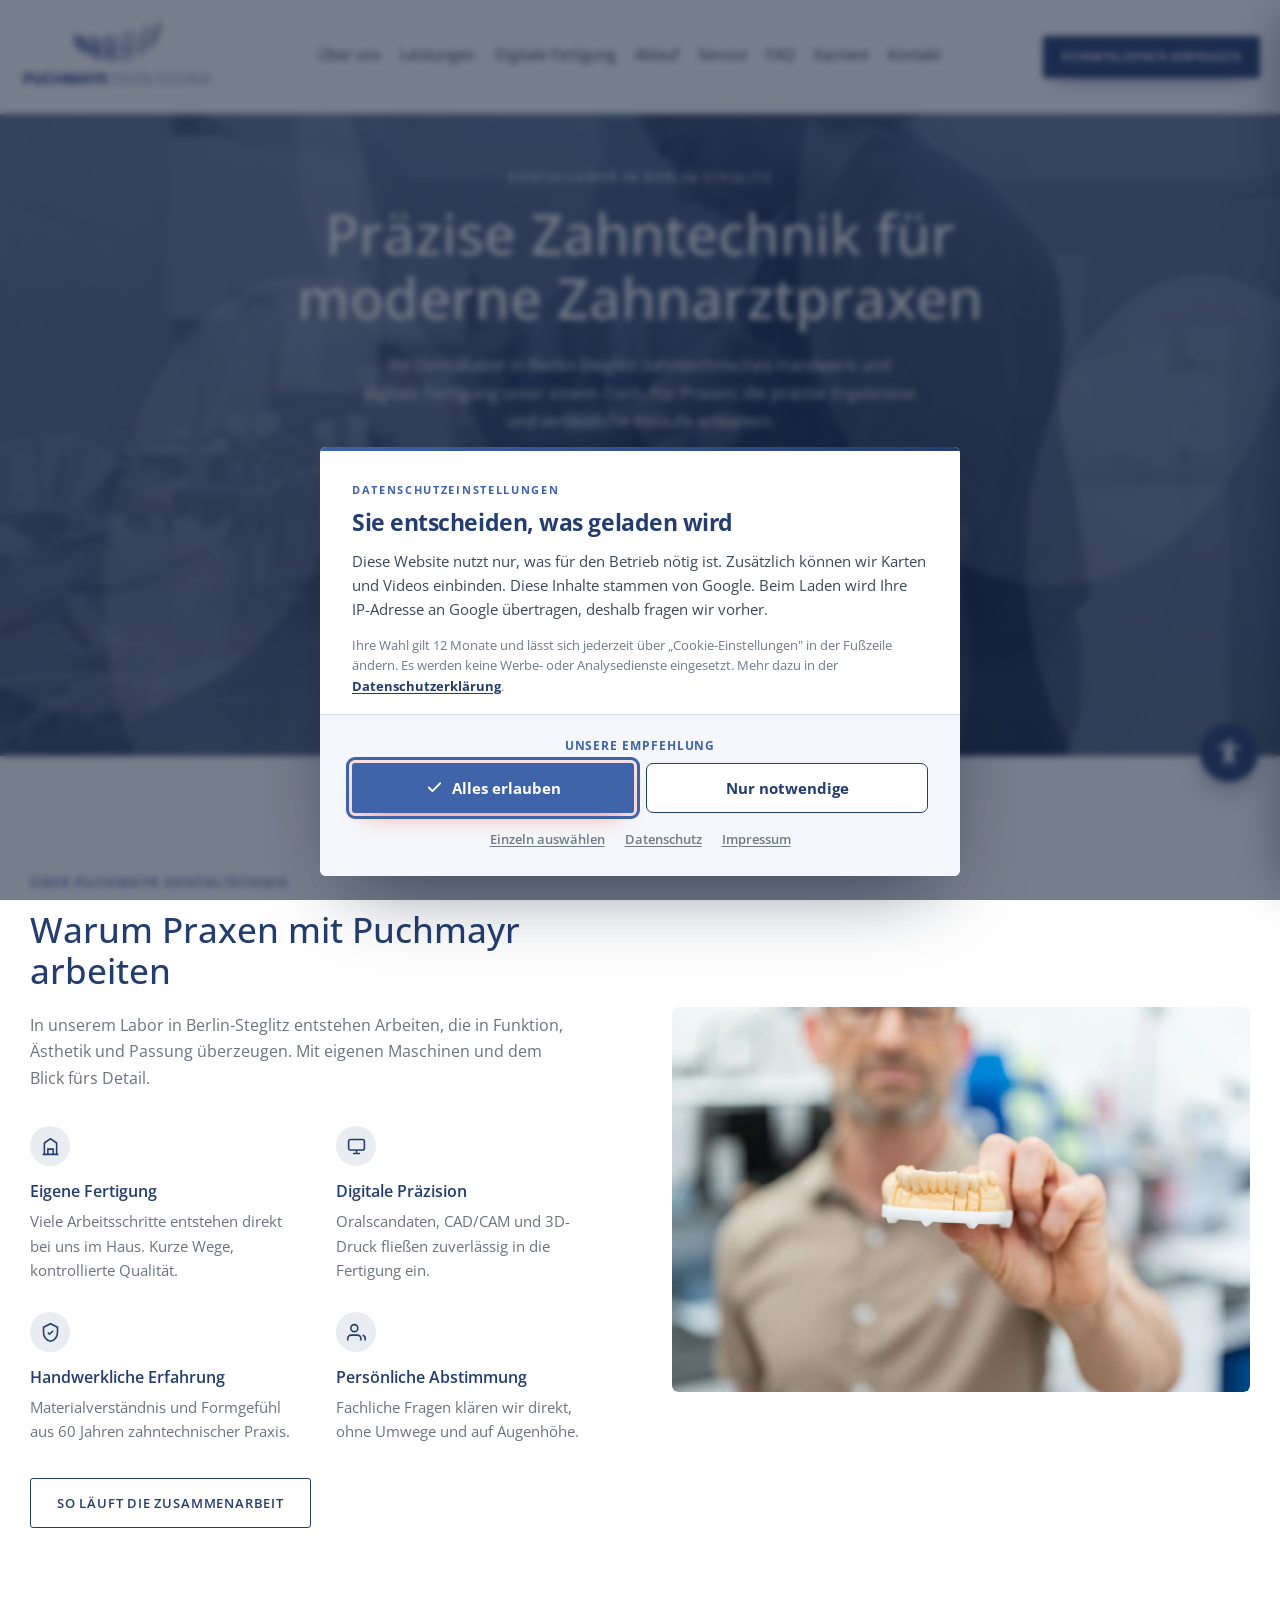
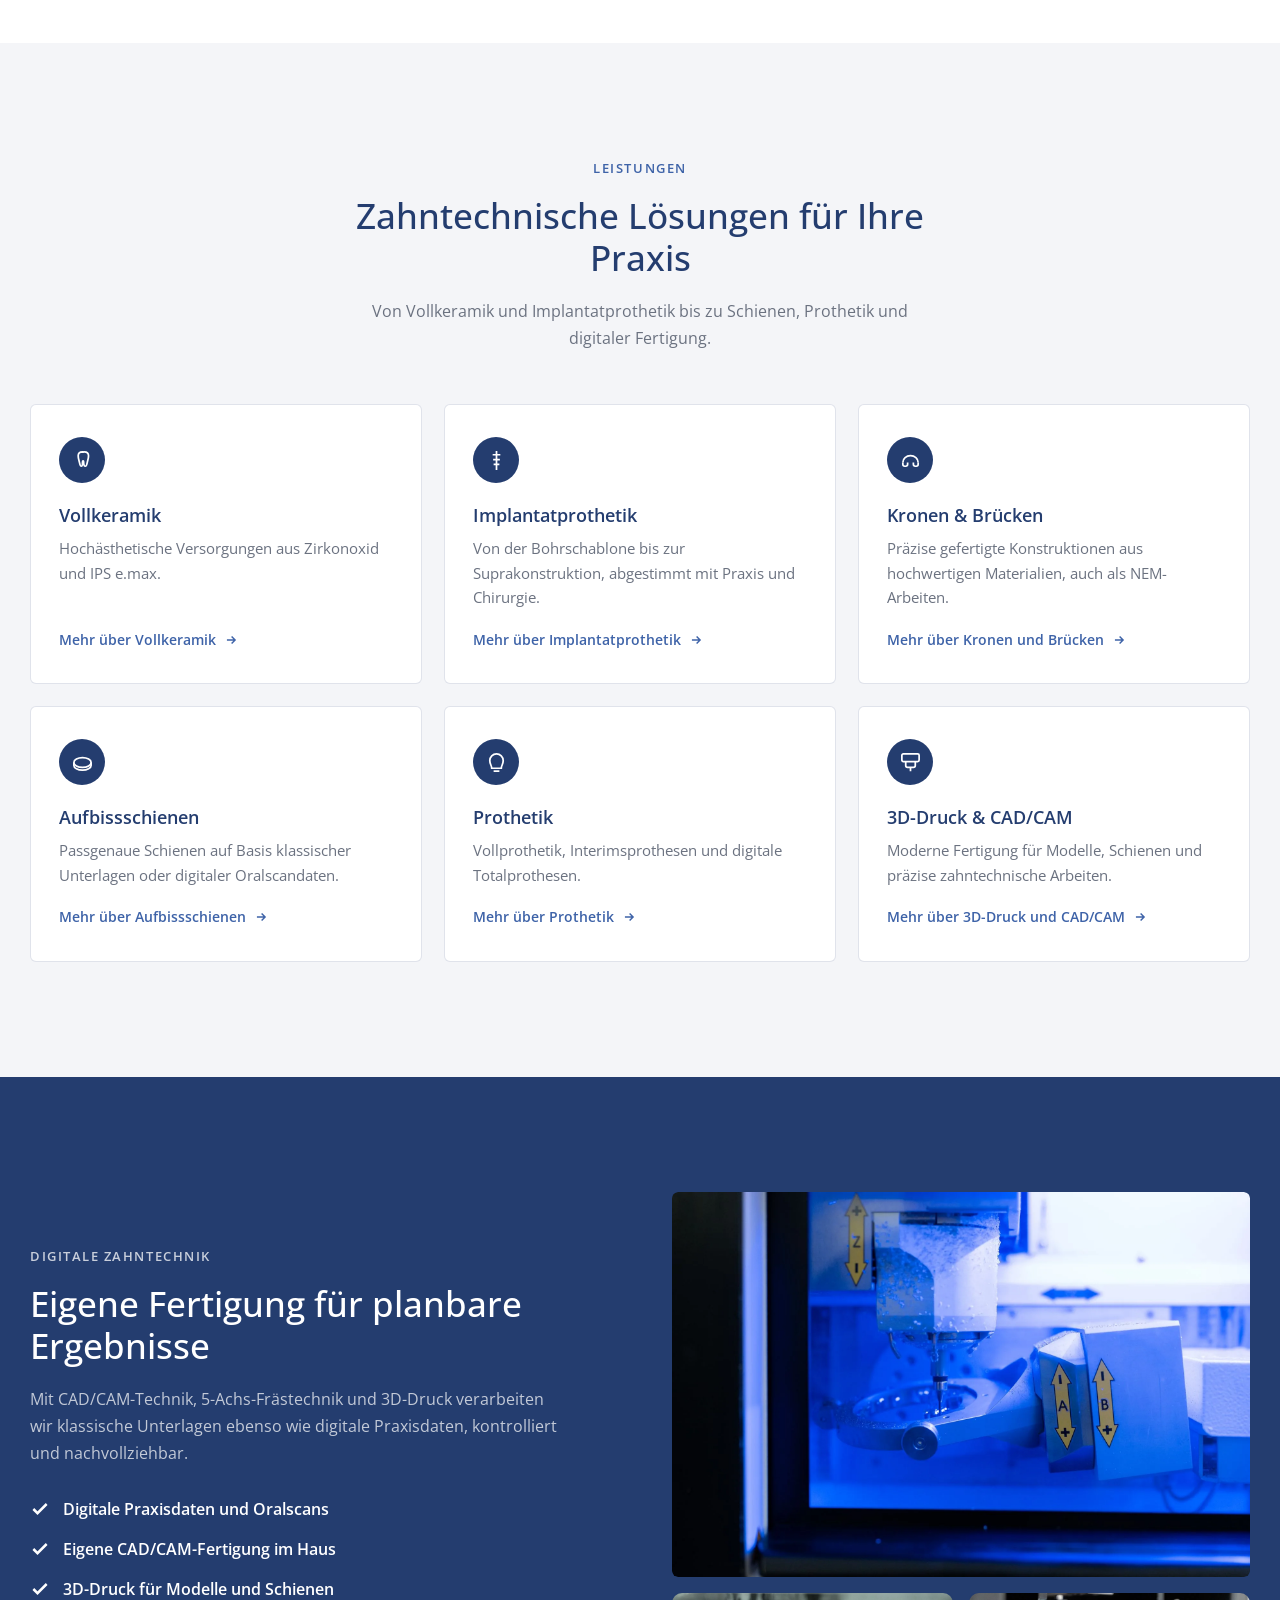
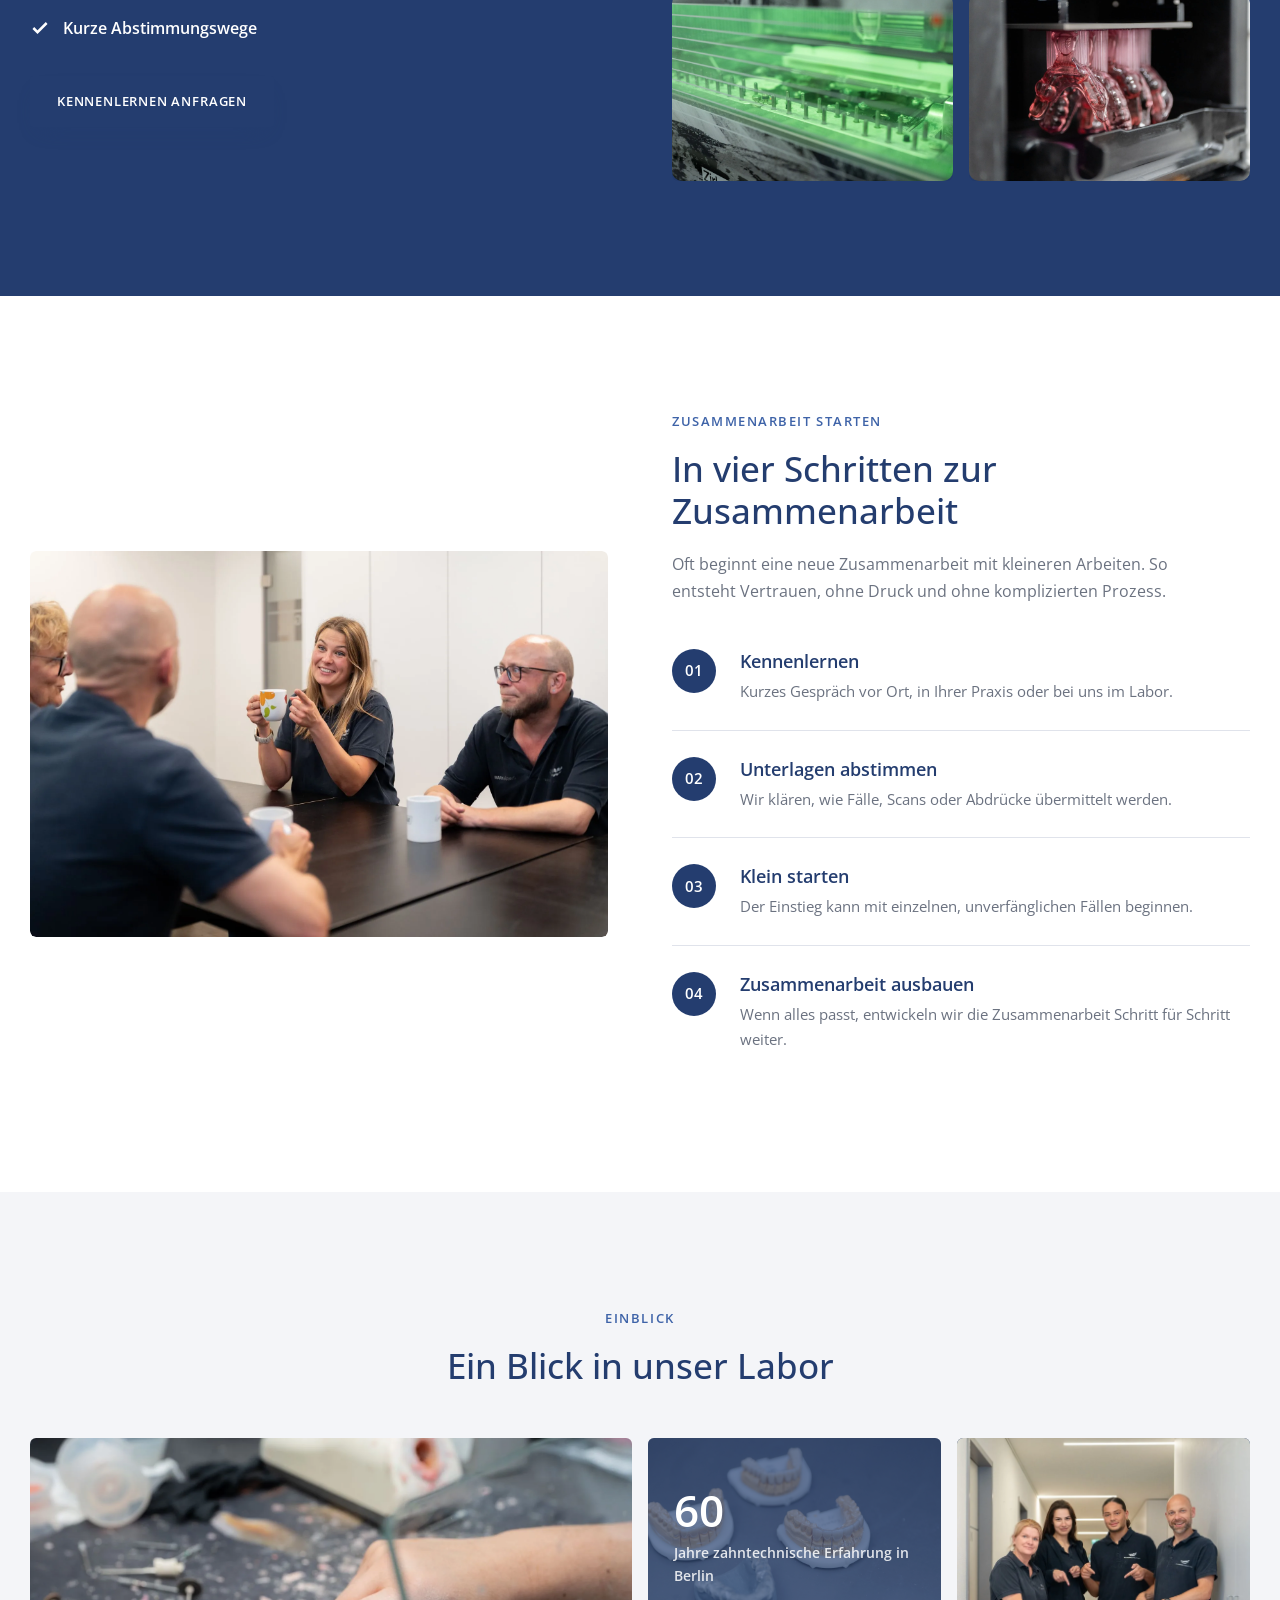
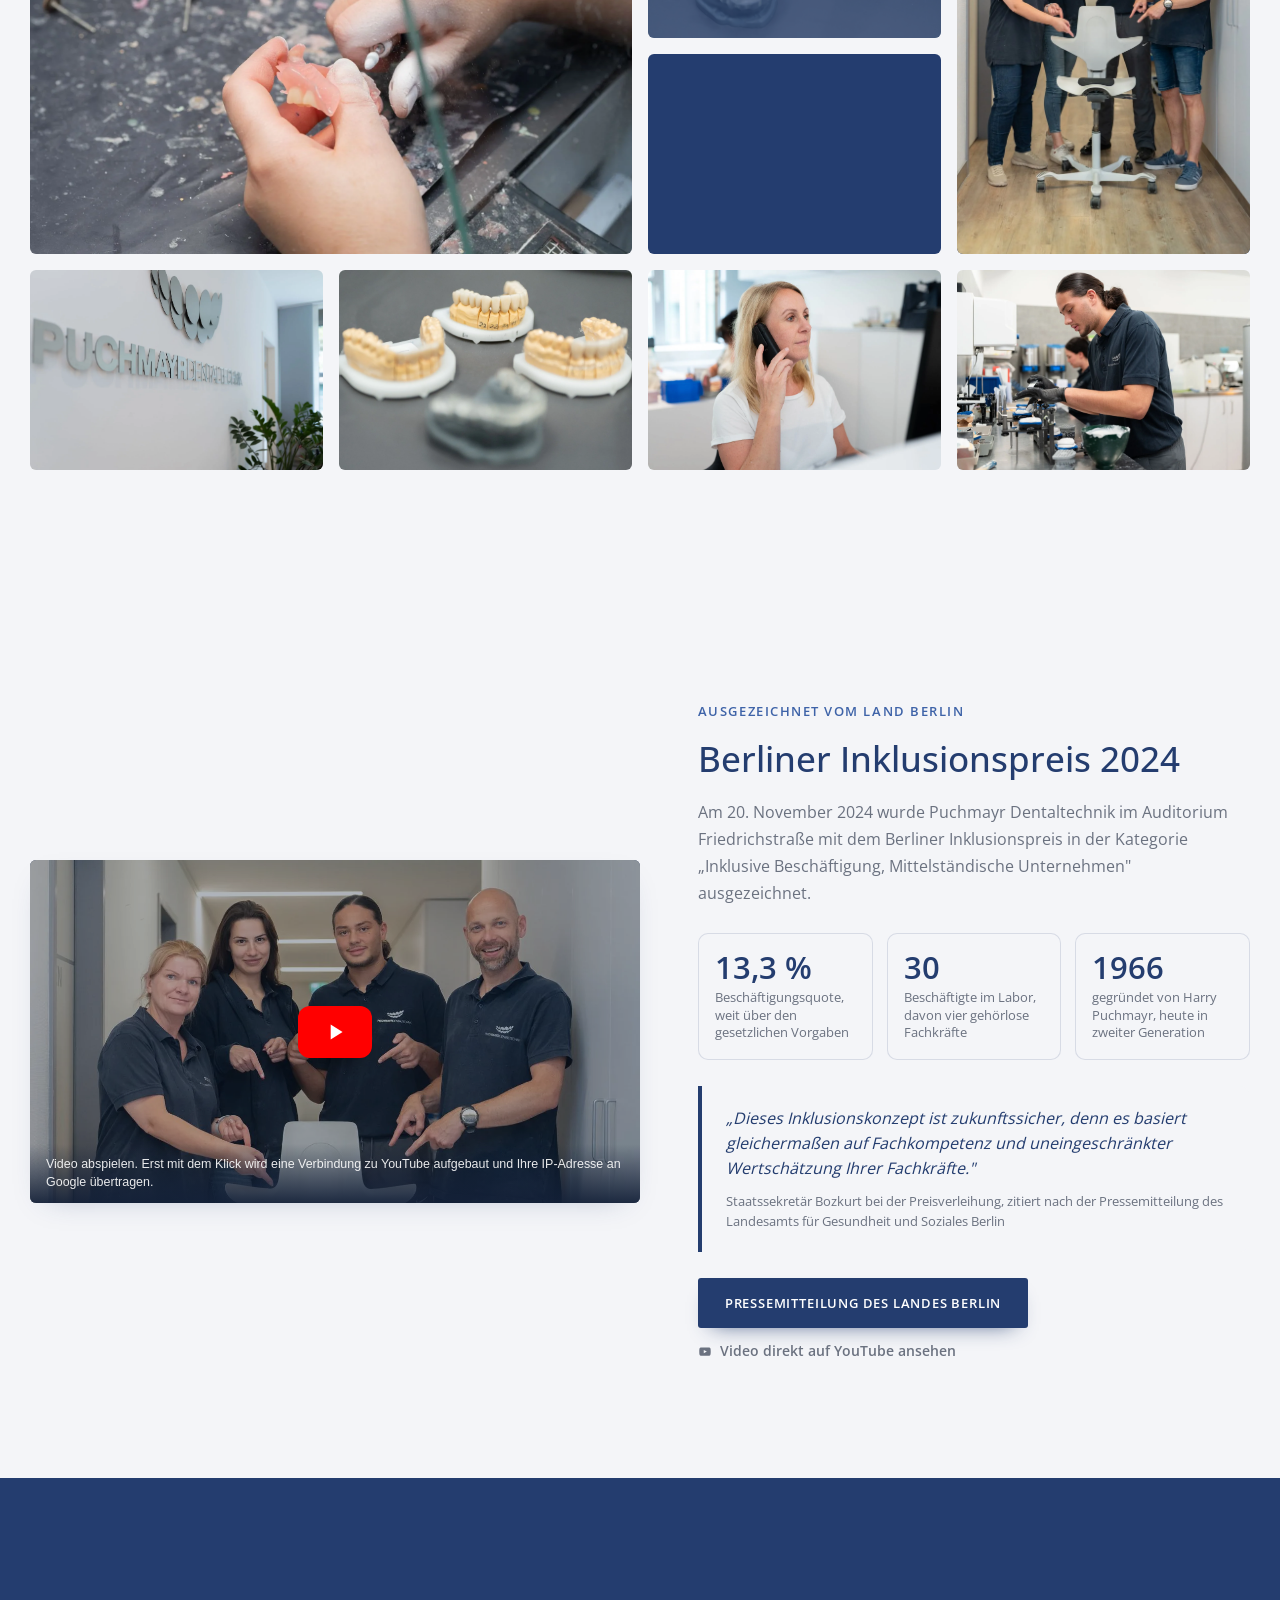
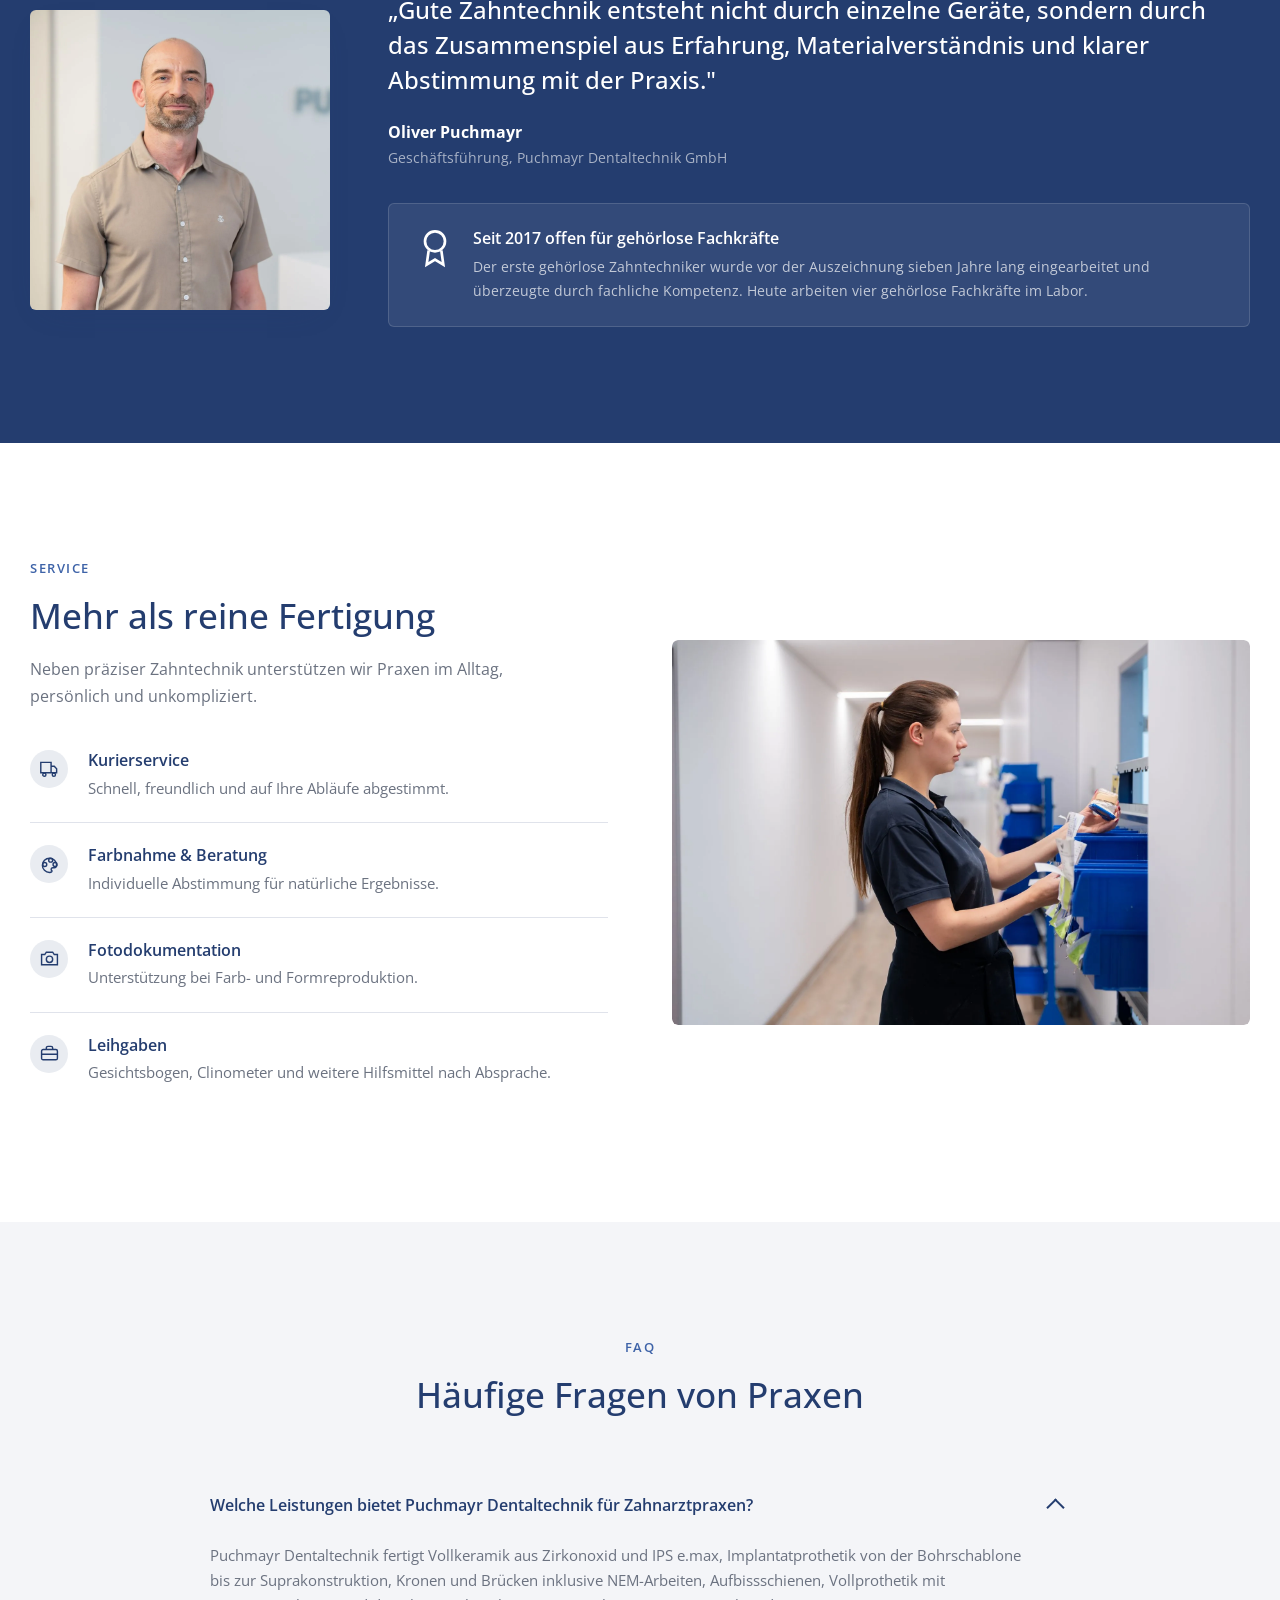
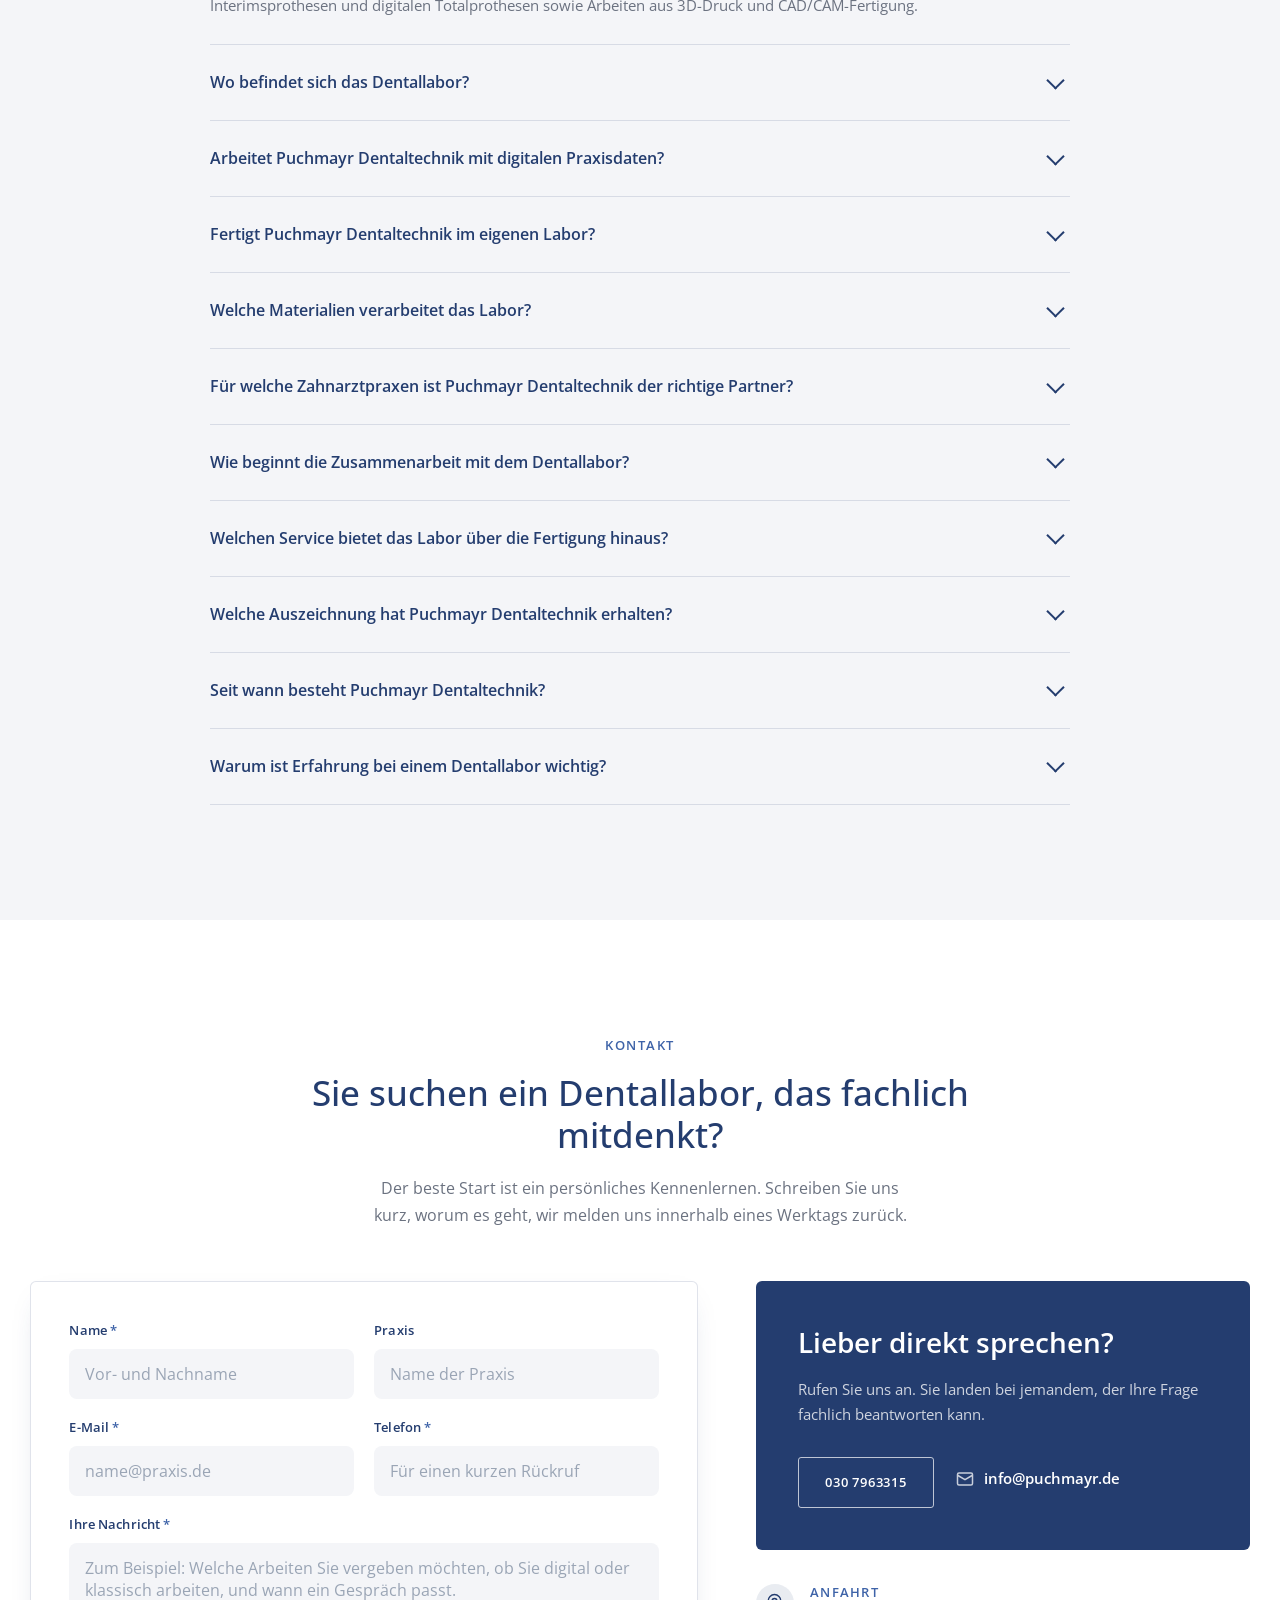
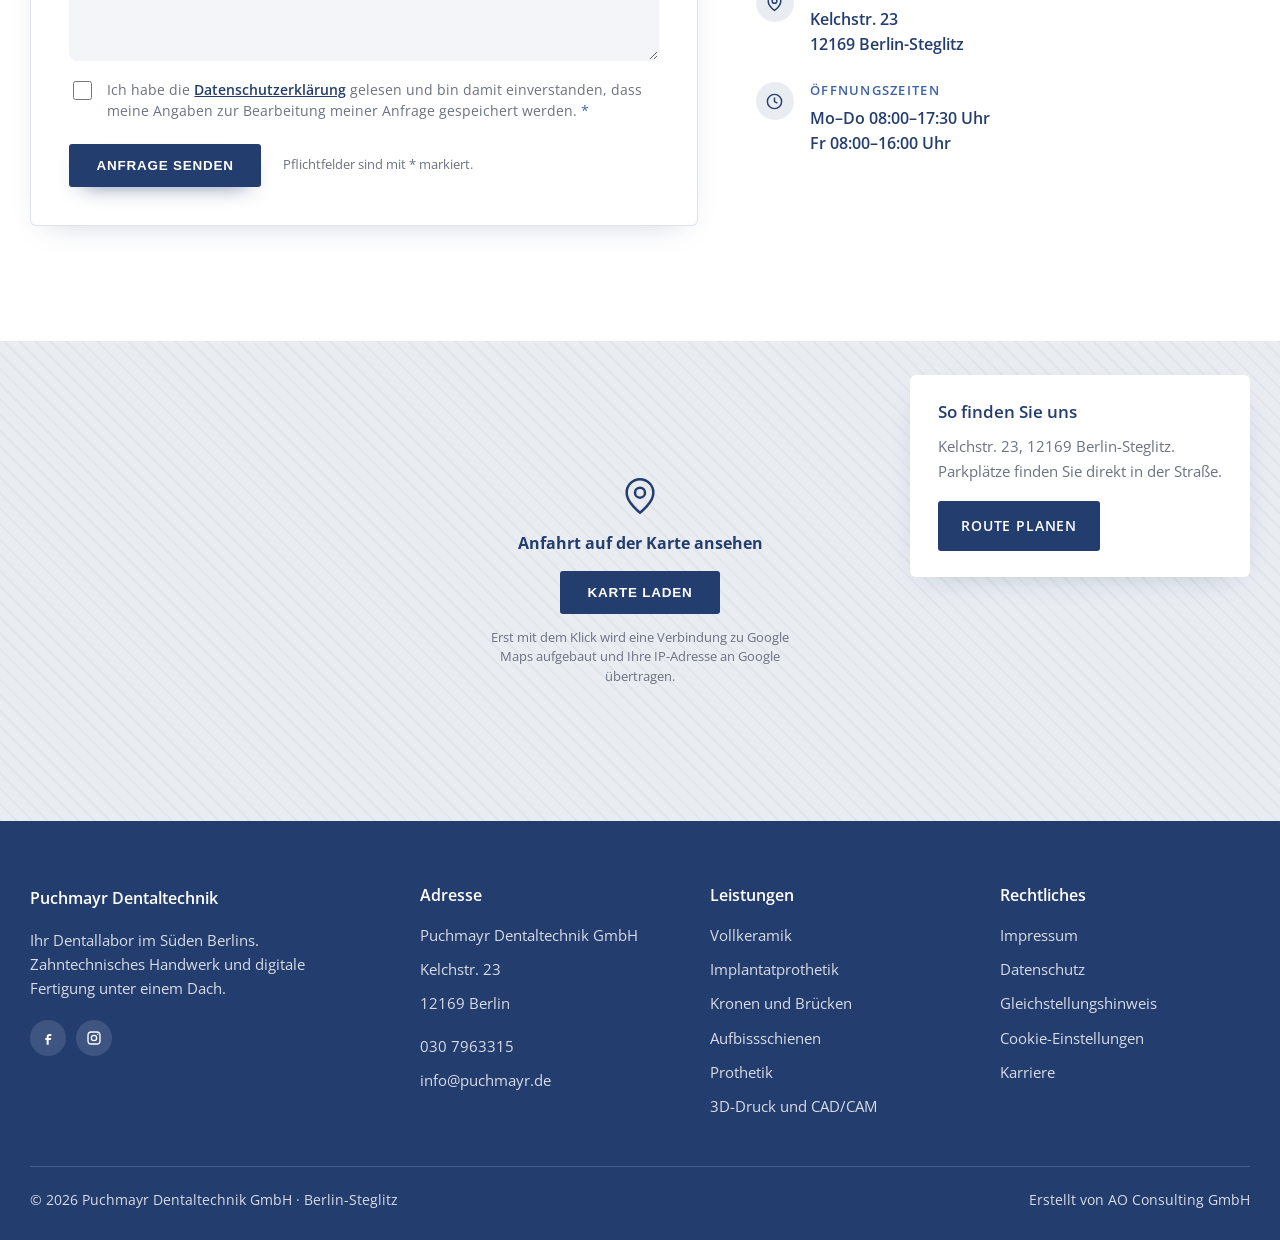
==== commit ceb8ebed: "Design Fassung 2: Erscheinungsbild der alten Seite, Orange entfernt Auf Wunsch der drei Entscheider " ====
--- a/website/index.html
+++ b/website/index.html
@@ -2,6 +2,12 @@
 <html lang="de">
 <head>
 <meta charset="utf-8">
+<!-- Google Search Console: Bestaetigung ueber HTML-Tag.
+     search.google.com/search-console -> Property hinzufuegen -> Praefix-URL ->
+     "HTML-Tag" -> Code kopieren, unten eintragen, Zeile aktiv schalten, dann
+     in der Search Console auf "Bestaetigen". Alternativ per DNS-Eintrag.
+<meta name="google-site-verification" content="HIER-CODE-EINTRAGEN">
+-->
 <meta name="viewport" content="width=device-width, initial-scale=1">
 
 <!-- ===== SEO: Title und Description ===================================
@@ -42,8 +48,8 @@
 <meta name="ICBM" content="52.450844, 13.3575369">
 
 <!-- Schriften lokal, keine Verbindung zu Google -->
-<link rel="preload" href="fonts/plus-jakarta-sans-latin-400-normal.woff2" as="font" type="font/woff2" crossorigin>
-<link rel="preload" href="fonts/plus-jakarta-sans-latin-800-normal.woff2" as="font" type="font/woff2" crossorigin>
+<link rel="preload" href="fonts/open-sans-latin-400-normal.woff2" as="font" type="font/woff2" crossorigin>
+<link rel="preload" href="fonts/open-sans-latin-600-normal.woff2" as="font" type="font/woff2" crossorigin>
 <link rel="stylesheet" href="assets/schrift.css">
 <link rel="stylesheet" href="assets/stil.css">
 <link rel="stylesheet" href="assets/barrierefreiheit.css">
@@ -903,7 +909,7 @@
           <label class="consent">
             <input type="checkbox" name="datenschutz" required>
             <span>Ich habe die <a href="datenschutz.html">Datenschutzerklärung</a> gelesen und bin damit einverstanden,
-            dass meine Angaben zur Bearbeitung meiner Anfrage gespeichert werden. <span style="color:var(--coral)">*</span></span>
+            dass meine Angaben zur Bearbeitung meiner Anfrage gespeichert werden. <span style="color:var(--blue)">*</span></span>
           </label>
           <div class="form__foot">
             <button type="submit" class="btn btn--primary">Anfrage senden</button>
@@ -1028,7 +1034,9 @@
   </div>
 </footer>
 
+<script src="assets/ao-konfiguration.js"></script>
 <script src="assets/einwilligung.js" defer></script>
+<script src="assets/messung.js" defer></script>
 <script src="assets/skript.js" defer></script>
 <script src="assets/barrierefreiheit.js" defer></script>
 </body>
--- a/website/assets/schrift.css
+++ b/website/assets/schrift.css
@@ -1,90 +1,82 @@
 /* ============================================================================
-   PLUS JAKARTA SANS, LOKAL AUSGELIEFERT
+   OPEN SANS, LOKAL AUSGELIEFERT
+   Die Schrift der bisherigen Webseite puchmayr.de. Auf Wunsch der drei
+   Entscheider bleibt das Erscheinungsbild im alten Universum.
    Keine Verbindung zu Google. Damit ist die Datenschutzerklärung
-   ("Die Schriften sind lokal installiert") technisch gedeckt und die Seite
-   lädt schneller, weil eine fremde Domain und ein DNS-Lookup wegfallen.
+   ("Die Schriften sind lokal installiert") technisch gedeckt.
 
-   Quelle der Dateien: Fontsource (@fontsource/plus-jakarta-sans 5.3.0),
-   Schrift unter SIL Open Font License 1.1, siehe fonts/LICENSE-Plus-Jakarta-Sans.txt
+   Quelle der Dateien: Fontsource (@fontsource/open-sans),
+   Schrift unter SIL Open Font License 1.1, siehe fonts/LICENSE-Open-Sans.txt
    ============================================================================ */
 
 @font-face{
-  font-family:'Plus Jakarta Sans';
+  font-family:'Open Sans';
   font-style:normal;
   font-weight:400;
   font-display:swap;
-  src:url('../fonts/plus-jakarta-sans-latin-400-normal.woff2') format('woff2');
+  src:url('../fonts/open-sans-latin-400-normal.woff2') format('woff2');
   unicode-range:U+0000-00FF,U+0131,U+0152-0153,U+02BB-02BC,U+02C6,U+02DA,U+02DC,U+0304,U+0308,U+0329,U+2000-206F,U+20AC,U+2122,U+2191,U+2193,U+2212,U+2215,U+FEFF,U+FFFD;
 }
+
 @font-face{
-  font-family:'Plus Jakarta Sans';
+  font-family:'Open Sans';
   font-style:normal;
   font-weight:400;
   font-display:swap;
-  src:url('../fonts/plus-jakarta-sans-latin-ext-400-normal.woff2') format('woff2');
+  src:url('../fonts/open-sans-latin-ext-400-normal.woff2') format('woff2');
   unicode-range:U+0100-02BA,U+02BD-02C5,U+02C7-02CC,U+02CE-02D7,U+02DD-02FF,U+0304,U+0308,U+0329,U+1D00-1DBF,U+1E00-1E9F,U+1EF2-1EFF,U+2020,U+20A0-20AB,U+20AD-20C0,U+2113,U+2C60-2C7F,U+A720-A7FF;
 }
+
 @font-face{
-  font-family:'Plus Jakarta Sans';
+  font-family:'Open Sans';
   font-style:normal;
   font-weight:500;
   font-display:swap;
-  src:url('../fonts/plus-jakarta-sans-latin-500-normal.woff2') format('woff2');
+  src:url('../fonts/open-sans-latin-500-normal.woff2') format('woff2');
   unicode-range:U+0000-00FF,U+0131,U+0152-0153,U+02BB-02BC,U+02C6,U+02DA,U+02DC,U+0304,U+0308,U+0329,U+2000-206F,U+20AC,U+2122,U+2191,U+2193,U+2212,U+2215,U+FEFF,U+FFFD;
 }
+
 @font-face{
-  font-family:'Plus Jakarta Sans';
+  font-family:'Open Sans';
   font-style:normal;
   font-weight:500;
   font-display:swap;
-  src:url('../fonts/plus-jakarta-sans-latin-ext-500-normal.woff2') format('woff2');
+  src:url('../fonts/open-sans-latin-ext-500-normal.woff2') format('woff2');
   unicode-range:U+0100-02BA,U+02BD-02C5,U+02C7-02CC,U+02CE-02D7,U+02DD-02FF,U+0304,U+0308,U+0329,U+1D00-1DBF,U+1E00-1E9F,U+1EF2-1EFF,U+2020,U+20A0-20AB,U+20AD-20C0,U+2113,U+2C60-2C7F,U+A720-A7FF;
 }
+
 @font-face{
-  font-family:'Plus Jakarta Sans';
+  font-family:'Open Sans';
   font-style:normal;
   font-weight:600;
   font-display:swap;
-  src:url('../fonts/plus-jakarta-sans-latin-600-normal.woff2') format('woff2');
+  src:url('../fonts/open-sans-latin-600-normal.woff2') format('woff2');
   unicode-range:U+0000-00FF,U+0131,U+0152-0153,U+02BB-02BC,U+02C6,U+02DA,U+02DC,U+0304,U+0308,U+0329,U+2000-206F,U+20AC,U+2122,U+2191,U+2193,U+2212,U+2215,U+FEFF,U+FFFD;
 }
+
 @font-face{
-  font-family:'Plus Jakarta Sans';
+  font-family:'Open Sans';
   font-style:normal;
   font-weight:600;
   font-display:swap;
-  src:url('../fonts/plus-jakarta-sans-latin-ext-600-normal.woff2') format('woff2');
+  src:url('../fonts/open-sans-latin-ext-600-normal.woff2') format('woff2');
   unicode-range:U+0100-02BA,U+02BD-02C5,U+02C7-02CC,U+02CE-02D7,U+02DD-02FF,U+0304,U+0308,U+0329,U+1D00-1DBF,U+1E00-1E9F,U+1EF2-1EFF,U+2020,U+20A0-20AB,U+20AD-20C0,U+2113,U+2C60-2C7F,U+A720-A7FF;
 }
+
 @font-face{
-  font-family:'Plus Jakarta Sans';
+  font-family:'Open Sans';
   font-style:normal;
   font-weight:700;
   font-display:swap;
-  src:url('../fonts/plus-jakarta-sans-latin-700-normal.woff2') format('woff2');
+  src:url('../fonts/open-sans-latin-700-normal.woff2') format('woff2');
   unicode-range:U+0000-00FF,U+0131,U+0152-0153,U+02BB-02BC,U+02C6,U+02DA,U+02DC,U+0304,U+0308,U+0329,U+2000-206F,U+20AC,U+2122,U+2191,U+2193,U+2212,U+2215,U+FEFF,U+FFFD;
 }
+
 @font-face{
-  font-family:'Plus Jakarta Sans';
+  font-family:'Open Sans';
   font-style:normal;
   font-weight:700;
   font-display:swap;
-  src:url('../fonts/plus-jakarta-sans-latin-ext-700-normal.woff2') format('woff2');
+  src:url('../fonts/open-sans-latin-ext-700-normal.woff2') format('woff2');
   unicode-range:U+0100-02BA,U+02BD-02C5,U+02C7-02CC,U+02CE-02D7,U+02DD-02FF,U+0304,U+0308,U+0329,U+1D00-1DBF,U+1E00-1E9F,U+1EF2-1EFF,U+2020,U+20A0-20AB,U+20AD-20C0,U+2113,U+2C60-2C7F,U+A720-A7FF;
 }
-@font-face{
-  font-family:'Plus Jakarta Sans';
-  font-style:normal;
-  font-weight:800;
-  font-display:swap;
-  src:url('../fonts/plus-jakarta-sans-latin-800-normal.woff2') format('woff2');
-  unicode-range:U+0000-00FF,U+0131,U+0152-0153,U+02BB-02BC,U+02C6,U+02DA,U+02DC,U+0304,U+0308,U+0329,U+2000-206F,U+20AC,U+2122,U+2191,U+2193,U+2212,U+2215,U+FEFF,U+FFFD;
-}
-@font-face{
-  font-family:'Plus Jakarta Sans';
-  font-style:normal;
-  font-weight:800;
-  font-display:swap;
-  src:url('../fonts/plus-jakarta-sans-latin-ext-800-normal.woff2') format('woff2');
-  unicode-range:U+0100-02BA,U+02BD-02C5,U+02C7-02CC,U+02CE-02D7,U+02DD-02FF,U+0304,U+0308,U+0329,U+1D00-1DBF,U+1E00-1E9F,U+1EF2-1EFF,U+2020,U+20A0-20AB,U+20AD-20C0,U+2113,U+2C60-2C7F,U+A720-A7FF;
-}
--- a/website/assets/stil.css
+++ b/website/assets/stil.css
@@ -1,26 +1,30 @@
 /* ============================================================
-   PUCHMAYR DENTALTECHNIK: Design-Entwurf
-   Struktur nach germancrowns.com, CI Puchmayr (Navy / Coral)
+   PUCHMAYR DENTALTECHNIK: Design-Entwurf, Fassung 2
+   Erscheinungsbild der bisherigen Webseite puchmayr.de (Blau, Grau,
+   Weiß, Open Sans, ruhige Flächen), ergänzt um die neue Seitenstruktur
+   mit Unterseiten je Leistung. Kein Orange, keine Schrägkanten.
    AO Consulting GmbH
    ============================================================ */
 
 :root{
-  --navy:#243D6F;
+  --navy:#243D6F;        /* Hausfarbe der alten Seite (Fußzeile, Überschriften) */
   --navy-deep:#1A2C4F;
-  --navy-ink:#132038;
-  --coral:#FD6E5D;
-  --coral-dark:#E85947;
-  --mist:#E8EEF6;
-  --mist-2:#F4F7FB;
+  --navy-ink:#1C3059;    /* dunkle Flächen, etwas heller als früher, nie schwarz */
+  --blue:#3E63A8;        /* helleres Blau für Hover und Akzente */
+  --blue-soft:#CFD5E3;   /* helles Blau-Grau der alten Seite */
+  --accent:var(--navy);  /* ersetzt das frühere Coral an allen Stellen */
+  --accent-dark:var(--navy-deep);
+  --mist:#E9ECF1;        /* helles Grau, wie der Seitenhintergrund der alten Seite */
+  --mist-2:#F4F5F8;
   --steel:#A9B5CB;
-  --text:#3D4759;
-  --muted:#5F6B7D; /* vorher #6E7A8C, Kontrast 4.35:1; jetzt 5.4:1 (WCAG AA) */
+  --text:#4A5160;
+  --muted:#6B7280;       /* Kontrast auf Weiß 4.8:1 (WCAG AA) */
   --white:#fff;
-  --line:rgba(36,61,111,.12);
-  --shadow:0 18px 50px -22px rgba(19,32,56,.35);
+  --line:rgba(36,61,111,.14);
+  --shadow:0 10px 30px -18px rgba(36,61,111,.35);
   --wrap:1220px;
-  --r:14px;
-  --font:"Plus Jakarta Sans",-apple-system,BlinkMacSystemFont,"Segoe UI",Helvetica,Arial,sans-serif;
+  --r:6px;
+  --font:"Open Sans",-apple-system,BlinkMacSystemFont,"Segoe UI",Helvetica,Arial,sans-serif;
 }
 
 *,*::before,*::after{box-sizing:border-box}
@@ -38,57 +42,58 @@
 .wrap{width:min(100% - 48px,var(--wrap));margin-inline:auto}
 
 /* ---------- Typo ---------- */
-h1,h2,h3,h4{font-weight:800;color:var(--navy);letter-spacing:-.025em;line-height:1.1;margin:0}
-h1{font-size:clamp(2.6rem,5.4vw,4.15rem)}
-h2{font-size:clamp(2rem,3.9vw,3.15rem)}
-h3{font-size:clamp(1.15rem,1.6vw,1.35rem);letter-spacing:-.01em;line-height:1.3}
+h1,h2,h3,h4{font-weight:500;color:var(--navy);letter-spacing:0;line-height:1.2;margin:0}
+h1{font-size:clamp(2.2rem,4.4vw,3.5rem);line-height:1.15}
+h2{font-size:clamp(1.7rem,2.7vw,2.25rem)}
+h3{font-size:clamp(1.1rem,1.4vw,1.25rem);font-weight:600;line-height:1.35}
 p{margin:0 0 1.1em}
 p:last-child{margin-bottom:0}
 
 .kicker{
-  font-size:.775rem;font-weight:700;letter-spacing:.16em;text-transform:uppercase;
-  color:var(--coral);margin:0 0 18px;display:block;
-}
-.kicker--light{color:rgba(255,255,255,.7)}
+  font-size:.8rem;font-weight:600;letter-spacing:.12em;text-transform:uppercase;
+  color:var(--blue);margin:0 0 16px;display:block;
+}
+.kicker--light{color:rgba(255,255,255,.75)}
 .lead{font-size:clamp(1.02rem,1.2vw,1.13rem);color:var(--muted);max-width:60ch}
 
-/* Marker-Highlight hinter einzelnen Wörtern (Kernelement des Referenz-Designs) */
-.mark{position:relative;display:inline-block;z-index:0;padding:0 .1em}
-.mark::before{
-  content:"";position:absolute;left:0;right:0;bottom:.08em;height:.46em;
-  background:var(--coral);opacity:.34;z-index:-1;border-radius:2px;
-}
-.mark--light::before{background:var(--coral);opacity:.62}
+/* Der frühere Marker-Effekt in Orange entfällt. Die Wörter bleiben im Text,
+   damit die Überschriften unverändert lesbar sind. */
+.mark{position:static;display:inline;padding:0}
+.mark::before{content:none}
 
 /* ---------- Buttons ---------- */
 .btn{
   display:inline-flex;align-items:center;gap:10px;justify-content:center;
-  padding:15px 30px;border-radius:6px;font-weight:700;font-size:.95rem;
+  padding:13px 26px;border-radius:3px;font-weight:600;font-size:.84rem;
+  letter-spacing:.06em;text-transform:uppercase;white-space:nowrap;
   text-decoration:none;border:1.5px solid transparent;cursor:pointer;
   transition:transform .18s ease,background .18s ease,color .18s ease,box-shadow .18s ease;
 }
-.btn:hover{transform:translateY(-2px)}
-.btn--primary{background:var(--coral);color:#fff;box-shadow:0 12px 26px -14px rgba(253,110,93,.9)}
-.btn--primary:hover{background:var(--coral-dark)}
+.btn:hover{transform:translateY(-1px)}
+.btn--primary{background:var(--navy);color:#fff;box-shadow:0 10px 22px -14px rgba(36,61,111,.9)}
+.btn--primary:hover{background:var(--blue);color:#fff}
 .btn--navy{background:var(--navy);color:#fff}
-.btn--navy:hover{background:var(--navy-deep)}
-.btn--ghost{border-color:rgba(255,255,255,.45);color:#fff}
-.btn--ghost:hover{background:rgba(255,255,255,.12)}
+.btn--navy:hover{background:var(--blue);color:#fff}
+.btn--ghost{border-color:rgba(255,255,255,.7);color:#fff}
+.btn--ghost:hover{background:#fff;color:var(--navy)}
 .btn--outline{border-color:var(--navy);color:var(--navy)}
 .btn--outline:hover{background:var(--navy);color:#fff}
 
 .phone-link{
-  display:inline-flex;align-items:center;gap:10px;font-weight:700;
+  display:inline-flex;align-items:center;gap:10px;font-weight:600;
   text-decoration:none;font-size:.95rem;color:inherit;
 }
 .phone-link svg{width:18px;height:18px;flex:none;opacity:.75}
 
 /* ---------- Header ---------- */
+/* Weißer Kopfbereich mit dem Logo in Originalfarben, wie auf der alten Seite.
+   Er bleibt beim Scrollen oben stehen und wird dabei etwas kompakter. */
 header{
-  position:fixed;inset:0 0 auto 0;z-index:100;padding:16px 0;
-  transition:background .3s ease,box-shadow .3s ease,padding .3s ease;
-}
-header.solid{background:rgba(255,255,255,.97);box-shadow:0 1px 0 var(--line);padding:10px 0;backdrop-filter:blur(8px)}
+  position:fixed;inset:0 0 auto 0;z-index:100;padding:14px 0;
+  background:#fff;box-shadow:0 1px 0 var(--line);
+  transition:box-shadow .3s ease,padding .3s ease;
+}
+header.solid{background:rgba(255,255,255,.98);box-shadow:0 1px 0 var(--line),0 6px 18px -14px rgba(36,61,111,.35);padding:8px 0;backdrop-filter:blur(8px)}
 /* Header nutzt einen breiteren Container als der Seiteninhalt, damit die
    Navigation auch mit acht Punkten und CTA in eine Zeile passt. */
 .nav{
@@ -97,16 +102,17 @@
   width:min(100% - 40px,1440px);margin-inline:auto;
 }
 .nav__logo{flex:0 0 auto}
-.nav__logo img{height:88px;width:auto;transition:height .3s ease}
-header.solid .nav__logo img{height:66px}
-.nav__logo--inv{filter:brightness(0) invert(1)}
+.nav__logo img{height:78px;width:auto;transition:height .3s ease}
+header.solid .nav__logo img{height:62px}
+/* Das Logo bleibt in Originalfarben, der Kopf ist immer weiß */
+.nav__logo--inv{filter:none}
 header.solid .nav__logo--inv{filter:none}
 /* Text-Wortmarke: greift nur, falls die Logo-Datei fehlt */
 .wordmark{
-  font-size:1.02rem;font-weight:300;letter-spacing:.04em;color:#fff;white-space:nowrap;
+  font-size:1.02rem;font-weight:300;letter-spacing:.04em;color:var(--navy);white-space:nowrap;
   display:inline-block;line-height:1;
 }
-.wordmark b{font-weight:800;letter-spacing:-.01em}
+.wordmark b{font-weight:700;letter-spacing:0}
 header.solid .wordmark{color:var(--navy)}
 .wordmark--foot{color:#fff;font-size:1.05rem;margin-bottom:20px}
 .nav__links{
@@ -115,47 +121,62 @@
 }
 .nav__links li{flex:0 0 auto}
 .nav__links a{
-  position:relative;text-decoration:none;font-size:.95rem;font-weight:700;
-  letter-spacing:-.005em;color:#fff;opacity:.92;padding-bottom:6px;
+  position:relative;text-decoration:none;font-size:.95rem;font-weight:400;
+  letter-spacing:0;color:#333;padding-bottom:6px;
   white-space:nowrap;display:inline-block;
-  transition:opacity .2s ease,color .2s ease;
-}
-/* Hover: zarte Unterstreichung im CI-Coral, wächst von links */
+  transition:color .2s ease;
+}
+/* Hover: dünne blaue Linie, wächst von links */
 .nav__links a::after{
   content:"";position:absolute;left:0;right:0;bottom:0;height:2px;border-radius:2px;
-  background:var(--coral);transform:scaleX(0);transform-origin:left center;
+  background:var(--navy);transform:scaleX(0);transform-origin:left center;
   transition:transform .24s cubic-bezier(.4,0,.2,1);
 }
-.nav__links a:hover{opacity:1}
+.nav__links a:hover{color:var(--navy)}
 .nav__links a:hover::after,.nav__links a:focus-visible::after{transform:scaleX(1)}
-header.solid .nav__links a{color:var(--navy)}
-.nav__cta{padding:11px 22px;font-size:.88rem;white-space:nowrap;flex:0 0 auto}
+header.solid .nav__links a{color:#333}
+.nav__cta{padding:10px 18px;font-size:.78rem;white-space:nowrap;flex:0 0 auto}
 .nav__burger{display:none;background:none;border:0;cursor:pointer;padding:8px}
-.nav__burger span{display:block;width:24px;height:2px;background:#fff;margin:5px 0;transition:background .3s}
+.nav__burger span{display:block;width:24px;height:2px;background:var(--navy);margin:5px 0;transition:background .3s}
 header.solid .nav__burger span{background:var(--navy)}
 
 /* ---------- Hero ---------- */
-.hero{position:relative;min-height:min(94vh,920px);display:flex;align-items:center;padding:180px 0 74px;overflow:hidden}
+/* Blau eingefärbtes Foto mit den hellen Ovalen der alten Seite, Text mittig */
+.hero{position:relative;isolation:isolate;min-height:min(78vh,760px);display:flex;align-items:center;padding:170px 0 80px;overflow:hidden;background:var(--navy)}
+/* Knopf auf dem Foto: dunkles Blau mit hellem Rand, wie der Knopf der alten Startseite */
+.hero .btn--primary{background:rgba(36,61,111,.9);border-color:rgba(255,255,255,.55);box-shadow:none}
+.hero .btn--primary:hover{background:#fff;color:var(--navy);border-color:#fff}
 .hero__bg{position:absolute;inset:0;z-index:-2}
-.hero__bg img{width:100%;height:100%;object-fit:cover;object-position:60% center}
+.hero__bg img{width:100%;height:100%;object-fit:cover;object-position:center;filter:saturate(.35) contrast(1.05)}
 .hero__bg::after{
   content:"";position:absolute;inset:0;
-  background:linear-gradient(100deg,rgba(19,32,56,.94) 0%,rgba(26,44,79,.86) 38%,rgba(36,61,111,.45) 68%,rgba(36,61,111,.15) 100%);
-}
-.hero__inner{max-width:660px;color:#fff;position:relative}
+  background:linear-gradient(180deg,rgba(36,61,111,.78) 0%,rgba(26,44,79,.8) 100%);
+}
+.hero__bg::before{
+  content:"";position:absolute;inset:0;z-index:1;pointer-events:none;
+  background:
+    radial-gradient(ellipse 22% 55% at 8% 40%,rgba(255,255,255,.14) 0 98%,transparent 100%),
+    radial-gradient(ellipse 16% 42% at 24% 78%,rgba(255,255,255,.12) 0 98%,transparent 100%),
+    radial-gradient(ellipse 12% 30% at 35% 18%,rgba(255,255,255,.08) 0 98%,transparent 100%),
+    radial-gradient(ellipse 20% 48% at 82% 30%,rgba(255,255,255,.12) 0 98%,transparent 100%),
+    radial-gradient(ellipse 14% 38% at 94% 74%,rgba(255,255,255,.14) 0 98%,transparent 100%),
+    radial-gradient(ellipse 10% 26% at 66% 88%,rgba(255,255,255,.08) 0 98%,transparent 100%);
+}
+.hero__inner{max-width:820px;color:#fff;position:relative;margin-inline:auto;text-align:center}
 .hero h1{color:#fff;margin-bottom:22px}
-.hero__lead{color:rgba(255,255,255,.86);font-size:clamp(1.02rem,1.2vw,1.14rem);max-width:52ch;margin-bottom:30px}
-.hero__usps{display:flex;flex-wrap:wrap;gap:10px;margin-bottom:34px;padding:0;list-style:none}
+.hero h1 .kicker{margin-inline:auto}
+.hero__lead{color:rgba(255,255,255,.9);font-size:clamp(1.05rem,1.3vw,1.25rem);max-width:56ch;margin:0 auto 30px}
+.hero__usps{display:flex;flex-wrap:wrap;justify-content:center;gap:10px;margin:0 0 34px;padding:0;list-style:none}
 .hero__usps li{
   display:flex;align-items:center;gap:9px;font-size:.88rem;font-weight:600;color:#fff;
-  background:rgba(255,255,255,.11);border:1px solid rgba(255,255,255,.2);
-  padding:9px 16px;border-radius:100px;backdrop-filter:blur(4px);
-}
-.hero__usps svg{width:15px;height:15px;color:var(--coral);flex:none}
-.hero__actions{display:flex;flex-wrap:wrap;align-items:center;gap:18px 26px;margin-bottom:34px}
+  background:rgba(255,255,255,.1);border:1px solid rgba(255,255,255,.3);
+  padding:8px 16px;border-radius:3px;backdrop-filter:blur(4px);
+}
+.hero__usps svg{width:15px;height:15px;color:#fff;flex:none}
+.hero__actions{display:flex;flex-wrap:wrap;justify-content:center;align-items:center;gap:18px 26px;margin-bottom:34px}
 .hero__actions .phone-link{color:#fff}
 
-.rating{display:flex;align-items:center;gap:13px}
+.rating{display:flex;align-items:center;justify-content:center;gap:13px}
 .rating__g{
   width:34px;height:34px;border-radius:50%;background:#fff;display:grid;place-items:center;
   font-weight:800;font-size:1.05rem;color:#4285F4;flex:none;
@@ -177,15 +198,16 @@
 .split{display:grid;grid-template-columns:1fr 1fr;gap:clamp(40px,5vw,78px);align-items:center}
 .split--rev .split__media{order:-1}
 .split__media img{border-radius:var(--r);box-shadow:var(--shadow);width:100%;aspect-ratio:3/2;object-fit:cover}
+.split__media picture{border-radius:var(--r);overflow:hidden}
 
 /* ---------- Feature-Raster (2x2 mit Icons) ---------- */
 .features{display:grid;grid-template-columns:1fr 1fr;gap:30px 34px;margin:34px 0}
 .feature__ico{
-  width:40px;height:40px;border-radius:9px;background:var(--mist);color:var(--navy);
+  width:40px;height:40px;border-radius:50%;background:var(--mist);color:var(--navy);
   display:grid;place-items:center;margin-bottom:14px;
 }
 .feature__ico svg{width:21px;height:21px}
-.feature h3{margin-bottom:7px;font-size:1.02rem}
+.feature h3{margin-bottom:7px;font-size:1.02rem;font-weight:600}
 .feature p{font-size:.92rem;color:var(--muted);margin:0}
 
 /* ---------- Leistungs-Karten ---------- */
@@ -194,30 +216,27 @@
   background:#fff;border:1px solid var(--line);border-radius:var(--r);padding:32px 28px;
   transition:transform .22s ease,box-shadow .22s ease,border-color .22s ease;
 }
-.card:hover{transform:translateY(-4px);box-shadow:var(--shadow);border-color:transparent}
+.card:hover{transform:translateY(-3px);box-shadow:var(--shadow);border-color:var(--blue-soft)}
 .card__ico{
-  width:46px;height:46px;border-radius:10px;background:var(--navy);color:#fff;
+  width:46px;height:46px;border-radius:50%;background:var(--navy);color:#fff;
   display:grid;place-items:center;margin-bottom:20px;
 }
 .card__ico svg{width:23px;height:23px}
 .card h3{margin-bottom:9px}
 .card p{font-size:.93rem;color:var(--muted);margin:0}
 
-/* ---------- Dunkle Sektion mit Schrägkante ---------- */
-/* Wrapper färbt die freigeschnittenen Dreiecke in die Farben der Nachbarsektionen */
-.darkwrap{background:linear-gradient(to bottom,var(--mist-2) 50%,var(--white) 50%)}
+/* ---------- Dunkelblaue Sektion, gerade Kanten wie auf der alten Seite ---------- */
+.darkwrap{background:none}
 .dark{
-  background:var(--navy-ink);color:rgba(255,255,255,.82);
-  padding:clamp(96px,11vw,150px) 0;
-  clip-path:polygon(0 3.2vw,100% 0,100% 100%,0 calc(100% - 3.2vw));
-  margin:-1px 0;
+  background:var(--navy);color:rgba(255,255,255,.86);
+  padding:clamp(72px,9vw,120px) 0;
 }
 .dark h2,.dark h3{color:#fff}
 .dark .lead{color:rgba(255,255,255,.72)}
 .checklist{list-style:none;margin:30px 0 34px;padding:0;display:grid;gap:14px}
 .checklist li{display:flex;gap:13px;align-items:flex-start;font-weight:600;color:#fff;font-size:.98rem}
-.checklist svg{width:20px;height:20px;color:var(--coral);flex:none;margin-top:2px}
-.dark .split__media img{box-shadow:0 24px 60px -24px rgba(0,0,0,.7)}
+.checklist svg{width:20px;height:20px;color:#fff;flex:none;margin-top:2px}
+.dark .split__media img{box-shadow:0 20px 50px -24px rgba(0,0,0,.6)}
 .minitiles{display:grid;grid-template-columns:1fr 1fr;gap:16px;margin-top:16px}
 .minitiles img{border-radius:10px;aspect-ratio:3/2;object-fit:cover;width:100%}
 
@@ -226,8 +245,8 @@
 .step{display:grid;grid-template-columns:auto 1fr;gap:24px;padding:26px 0;border-bottom:1px solid var(--line)}
 .step:last-child{border-bottom:0}
 .step__no{
-  width:44px;height:44px;border-radius:10px;background:var(--navy);color:#fff;
-  display:grid;place-items:center;font-weight:800;font-size:.95rem;flex:none;
+  width:44px;height:44px;border-radius:50%;background:var(--navy);color:#fff;
+  display:grid;place-items:center;font-weight:600;font-size:.95rem;flex:none;
 }
 .step h3{margin-bottom:6px}
 .step p{font-size:.93rem;color:var(--muted);margin:0}
@@ -249,15 +268,15 @@
   position:absolute;inset:0;display:flex;flex-direction:column;justify-content:center;
   padding:26px;color:#fff;
 }
-.b-kpi .kpi__n{font-size:clamp(2.2rem,3.4vw,3rem);font-weight:800;line-height:1;letter-spacing:-.03em}
+.b-kpi .kpi__n{font-size:clamp(2.2rem,3.4vw,3rem);font-weight:600;line-height:1;letter-spacing:0}
 .b-kpi .kpi__l{font-size:.88rem;font-weight:600;color:rgba(255,255,255,.85);margin-top:8px}
 
 /* ---------- Zitat / Auszeichnung ---------- */
 .quote{display:grid;grid-template-columns:300px 1fr;gap:clamp(34px,4.5vw,62px);align-items:center}
 .quote__img img{border-radius:var(--r);aspect-ratio:1/1;object-fit:cover;object-position:center 22%;width:100%;box-shadow:var(--shadow)}
 .quote blockquote{
-  margin:0;font-size:clamp(1.25rem,2.1vw,1.6rem);font-weight:700;color:var(--navy);
-  line-height:1.4;letter-spacing:-.02em;
+  margin:0;font-size:clamp(1.2rem,1.9vw,1.5rem);font-weight:500;color:var(--navy);
+  line-height:1.45;letter-spacing:0;
 }
 .dark .quote blockquote{color:#fff}
 .quote__who{margin-top:22px;font-size:.9rem;color:var(--muted)}
@@ -269,7 +288,7 @@
   display:flex;gap:18px;align-items:flex-start;background:rgba(255,255,255,.07);
   border:1px solid rgba(255,255,255,.14);border-radius:var(--r);padding:24px 26px;margin-top:34px;
 }
-.award__ico{width:40px;height:40px;color:var(--coral);flex:none}
+.award__ico{width:40px;height:40px;color:#fff;flex:none}
 .award h3{font-size:1rem;margin-bottom:5px}
 .award p{font-size:.9rem;color:rgba(255,255,255,.7);margin:0}
 
@@ -277,7 +296,7 @@
 .svc{display:grid;gap:0;margin-top:8px}
 .svc__item{display:grid;grid-template-columns:auto 1fr;gap:20px;padding:22px 0;border-bottom:1px solid var(--line)}
 .svc__item:last-child{border-bottom:0}
-.svc__ico{width:38px;height:38px;border-radius:9px;background:var(--mist);color:var(--navy);display:grid;place-items:center;flex:none}
+.svc__ico{width:38px;height:38px;border-radius:50%;background:var(--mist);color:var(--navy);display:grid;place-items:center;flex:none}
 .svc__ico svg{width:19px;height:19px}
 .svc__item h3{font-size:1rem;margin-bottom:4px}
 .svc__item p{font-size:.92rem;color:var(--muted);margin:0}
@@ -287,7 +306,7 @@
 .faq details{border-bottom:1px solid var(--line)}
 .faq summary{
   cursor:pointer;list-style:none;padding:24px 44px 24px 0;position:relative;
-  font-weight:700;color:var(--navy);font-size:1.02rem;letter-spacing:-.01em;
+  font-weight:600;color:var(--navy);font-size:1.02rem;letter-spacing:0;
 }
 .faq summary::-webkit-details-marker{display:none}
 /* Die Frage ist ein echtes h3, damit sie in der Gliederung auftaucht.
@@ -295,7 +314,7 @@
 .faq summary h3{font:inherit;color:inherit;letter-spacing:inherit;margin:0;display:inline}
 .faq summary::after{
   content:"";position:absolute;right:8px;top:50%;width:13px;height:13px;
-  border-right:2px solid var(--coral);border-bottom:2px solid var(--coral);
+  border-right:2px solid var(--navy);border-bottom:2px solid var(--navy);
   transform:translateY(-70%) rotate(45deg);transition:transform .25s ease;
 }
 .faq details[open] summary::after{transform:translateY(-30%) rotate(-135deg)}
@@ -305,16 +324,18 @@
 .contact{display:grid;grid-template-columns:1.15fr .85fr;gap:clamp(36px,4.5vw,60px);align-items:start}
 .contact__box{background:var(--navy);color:#fff;border-radius:var(--r);padding:clamp(32px,3.5vw,42px)}
 .contact__box h2{color:#fff;margin-bottom:16px;font-size:clamp(1.5rem,2.2vw,1.85rem)}
+.contact__box .btn--primary{background:#fff;color:var(--navy)}
+.contact__box .btn--primary:hover{background:var(--blue-soft);color:var(--navy)}
 .contact__box p{color:rgba(255,255,255,.78);font-size:.96rem}
 .contact__box .btn{margin-top:8px}
 .info{display:grid;gap:26px}
 .info__row{display:grid;grid-template-columns:auto 1fr;gap:16px;align-items:flex-start}
-.info__ico{width:38px;height:38px;border-radius:9px;background:var(--mist);color:var(--navy);display:grid;place-items:center;flex:none}
+.info__ico{width:38px;height:38px;border-radius:50%;background:var(--mist);color:var(--navy);display:grid;place-items:center;flex:none}
 .info__ico svg{width:19px;height:19px}
-.info h3{font-size:.83rem;letter-spacing:.1em;text-transform:uppercase;color:var(--coral);margin-bottom:6px;font-weight:700}
+.info h3{font-size:.8rem;letter-spacing:.1em;text-transform:uppercase;color:var(--blue);margin-bottom:6px;font-weight:600}
 .info p{font-size:1rem;color:var(--navy);font-weight:600;margin:0;line-height:1.55}
 .info a{text-decoration:none}
-.info a:hover{color:var(--coral)}
+.info a:hover{color:var(--blue)}
 
 /* ---------- Formular ---------- */
 .form{
@@ -326,8 +347,8 @@
    und das Formularraster wird auf schmalen Bildschirmen zu breit. */
 .field{display:flex;flex-direction:column;gap:7px;min-width:0}
 .field--full{grid-column:1 / -1}
-.field label{font-size:.83rem;font-weight:700;color:var(--navy);letter-spacing:.01em}
-.field label span{color:var(--coral)}
+.field label{font-size:.83rem;font-weight:600;color:var(--navy);letter-spacing:.01em}
+.field label span{color:var(--blue)}
 .field input,.field textarea{
   font-family:inherit;font-size:.97rem;color:var(--text);background:var(--mist-2);
   border:1.5px solid transparent;border-radius:8px;padding:13px 15px;width:100%;
@@ -391,7 +412,7 @@
     repeating-linear-gradient(45deg,rgba(36,61,111,.045) 0 2px,transparent 2px 11px),
     var(--mist);
 }
-.karte__platz svg{width:40px;height:40px;color:var(--coral)}
+.karte__platz svg{width:40px;height:40px;color:var(--navy)}
 .karte__adresse{font-weight:700;color:var(--navy);font-size:1.02rem;margin:0}
 .karte__hinweis{font-size:.8rem;color:var(--muted);max-width:44ch;margin:0;line-height:1.5}
 .mapcard{
@@ -410,27 +431,28 @@
 .mapcard__box .btn{padding:12px 22px;font-size:.88rem}
 
 /* ---------- Footer ---------- */
-body > footer{background:var(--navy-ink);color:rgba(255,255,255,.62);padding:70px 0 32px;font-size:.92rem}
+/* Fußzeile im Blau der alten Seite */
+body > footer{background:var(--navy);color:rgba(255,255,255,.82);padding:64px 0 28px;font-size:.92rem}
 .foot{display:grid;grid-template-columns:1.4fr 1fr 1fr 1fr;gap:40px}
-body > footer h3{color:#fff;font-size:.83rem;letter-spacing:.1em;text-transform:uppercase;margin-bottom:18px;font-weight:700}
+body > footer h3{color:#fff;font-size:1rem;letter-spacing:0;text-transform:none;margin-bottom:16px;font-weight:600}
 body > footer ul{list-style:none;margin:0;padding:0;display:grid;gap:10px}
 body > footer a{text-decoration:none;transition:color .2s ease}
-body > footer a:hover{color:var(--coral)}
+body > footer a:hover{color:#fff;text-decoration:underline}
 .foot__name{
-  color:#fff;font-size:.83rem;letter-spacing:.1em;text-transform:uppercase;
-  font-weight:700;margin-bottom:18px;
+  color:#fff;font-size:1rem;letter-spacing:0;text-transform:none;
+  font-weight:600;margin-bottom:16px;
 }
 .foot__soc{display:flex;gap:10px;margin-top:20px}
 .foot__soc a{
-  width:36px;height:36px;border-radius:8px;background:rgba(255,255,255,.09);
+  width:36px;height:36px;border-radius:50%;background:rgba(255,255,255,.12);
   display:grid;place-items:center;color:#fff;
   transition:background .2s ease,color .2s ease;
 }
-/* Wichtig: Icon bleibt beim Hover weiß, sonst verschwindet es im Coral */
-.foot__soc a:hover,.foot__soc a:focus-visible{background:var(--coral);color:#fff}
+/* Wichtig: Vordergrund im selben Selektor setzen, sonst verschwindet das Icon */
+.foot__soc a:hover,.foot__soc a:focus-visible{background:#fff;color:var(--navy)}
 .foot__soc svg{width:16px;height:16px}
 .foot__bar{
-  margin-top:52px;padding-top:24px;border-top:1px solid rgba(255,255,255,.1);
+  margin-top:48px;padding-top:22px;border-top:1px solid rgba(255,255,255,.18);
   display:flex;flex-wrap:wrap;gap:14px 26px;justify-content:space-between;font-size:.85rem;
 }
 
@@ -463,7 +485,6 @@
   .nav__burger{display:block}
   .nav__cta{display:none}
   .nav{width:min(100% - 40px,var(--wrap))}
-  .hero__bg::after{background:linear-gradient(180deg,rgba(19,32,56,.82) 0%,rgba(19,32,56,.86) 55%,rgba(26,44,79,.9) 100%)}
   .nav__logo img{height:66px}
   header.solid .nav__logo img{height:54px}
   .nav__links{
@@ -475,6 +496,7 @@
   .nav__logo,.nav__burger{position:relative;z-index:2}
   body.menu-open .nav__links{transform:translateY(0)}
   .nav__links a{color:var(--navy);font-size:1.05rem;padding:14px 0;display:block;width:100%;border-bottom:1px solid var(--line)}
+  .nav__links a:hover{color:var(--blue)}
   .nav__links a::after{display:none}
   .nav__links li{width:100%}
   body.menu-open header{background:#fff}
@@ -489,12 +511,11 @@
   .nav__logo img{height:52px}
   header.solid .nav__logo img{height:46px}
   .nav__links{padding:100px 34px 34px}
-  .hero{min-height:auto;padding:140px 0 64px}
+  .hero{min-height:auto;padding:130px 0 60px}
   .features,.cards,.minitiles,.form__grid{grid-template-columns:1fr}
   .mapcard__inner{width:min(100% - 34px,var(--wrap))}
   .bento{grid-template-columns:1fr 1fr;grid-auto-rows:130px}
   .foot{grid-template-columns:1fr}
-  .dark{clip-path:polygon(0 5vw,100% 0,100% 100%,0 calc(100% - 5vw))}
 }
 
 /* ============================================================
@@ -502,15 +523,23 @@
    ============================================================ */
 
 /* ---------- Kompakter Hero ---------- */
-.subhero{position:relative;padding:190px 0 80px;background:var(--navy-ink);color:#fff;overflow:hidden}
+.subhero{position:relative;isolation:isolate;padding:170px 0 72px;background:var(--navy);color:#fff;overflow:hidden}
 .subhero__bg{position:absolute;inset:0;z-index:0}
-.subhero__bg img{width:100%;height:100%;object-fit:cover}
+.subhero__bg img{width:100%;height:100%;object-fit:cover;filter:saturate(.35) contrast(1.05)}
 .subhero__bg::after{
   content:"";position:absolute;inset:0;
-  background:linear-gradient(100deg,rgba(19,32,56,.95) 0%,rgba(19,32,56,.9) 45%,rgba(36,61,111,.6) 100%);
+  background:linear-gradient(180deg,rgba(36,61,111,.8) 0%,rgba(26,44,79,.84) 100%);
+}
+.subhero__bg::before{
+  content:"";position:absolute;inset:0;z-index:1;pointer-events:none;
+  background:
+    radial-gradient(ellipse 20% 60% at 6% 45%,rgba(255,255,255,.13) 0 98%,transparent 100%),
+    radial-gradient(ellipse 14% 44% at 22% 85%,rgba(255,255,255,.1) 0 98%,transparent 100%),
+    radial-gradient(ellipse 18% 55% at 84% 30%,rgba(255,255,255,.12) 0 98%,transparent 100%),
+    radial-gradient(ellipse 12% 40% at 95% 80%,rgba(255,255,255,.13) 0 98%,transparent 100%);
 }
 .subhero > .wrap{position:relative;z-index:1}
-.subhero h1{color:#fff;font-size:clamp(2.1rem,4.3vw,3.45rem);max-width:24ch;margin-bottom:20px}
+.subhero h1{color:#fff;font-size:clamp(2rem,3.8vw,3rem);max-width:26ch;margin-bottom:20px}
 .subhero .sublead{color:rgba(255,255,255,.85);font-size:clamp(1rem,1.2vw,1.12rem);max-width:56ch;margin-bottom:30px}
 .subhero__actions{display:flex;flex-wrap:wrap;align-items:center;gap:16px 26px}
 .subhero__actions .phone-link{color:#fff}
@@ -526,13 +555,13 @@
 
 /* ---------- Kurz zusammengefasst ---------- */
 .summary{
-  background:#fff;border:1px solid var(--line);border-left:4px solid var(--coral);
+  background:#fff;border:1px solid var(--line);border-left:4px solid var(--navy);
   border-radius:var(--r);padding:30px 32px;box-shadow:var(--shadow);
 }
 .summary h2{font-size:1.15rem;margin-bottom:18px;letter-spacing:-.01em}
 .summary ul{list-style:none;margin:0;padding:0;display:grid;gap:12px}
 .summary li{display:flex;gap:12px;align-items:flex-start;font-size:.96rem;color:var(--text)}
-.summary svg{width:19px;height:19px;color:var(--coral);flex:none;margin-top:3px}
+.summary svg{width:19px;height:19px;color:var(--navy);flex:none;margin-top:3px}
 
 /* ---------- Materialkarten ---------- */
 .matgrid{display:grid;grid-template-columns:1fr 1fr;gap:22px;margin-top:38px}
@@ -540,8 +569,8 @@
 .matcard h3{margin-bottom:10px}
 .matcard p{font-size:.94rem;color:var(--muted);margin:0}
 .matcard__tag{
-  display:inline-block;font-size:.72rem;font-weight:700;letter-spacing:.1em;text-transform:uppercase;
-  color:var(--coral);margin-bottom:12px;
+  display:inline-block;font-size:.72rem;font-weight:600;letter-spacing:.1em;text-transform:uppercase;
+  color:var(--blue);margin-bottom:12px;
 }
 
 /* ---------- Weitere Leistungen (interne Verlinkung) ---------- */
@@ -551,12 +580,12 @@
   padding:26px 26px;text-decoration:none;
   transition:transform .2s ease,box-shadow .2s ease,border-color .2s ease;
 }
-.crosslink:hover{transform:translateY(-3px);box-shadow:var(--shadow);border-color:transparent}
+.crosslink:hover{transform:translateY(-3px);box-shadow:var(--shadow);border-color:var(--blue-soft)}
 .crosslink h3{font-size:1.05rem;margin-bottom:7px}
 .crosslink p{font-size:.9rem;color:var(--muted);margin:0}
 .crosslink__more{
   display:inline-flex;align-items:center;gap:7px;margin-top:14px;
-  font-size:.86rem;font-weight:700;color:var(--coral);
+  font-size:.86rem;font-weight:600;color:var(--blue);
 }
 .crosslink__more svg{width:14px;height:14px}
 
@@ -580,7 +609,7 @@
 .card{display:flex;flex-direction:column}
 .card__more{
   display:inline-flex;align-items:center;gap:8px;margin-top:auto;padding-top:18px;
-  font-size:.88rem;font-weight:700;color:var(--coral);text-decoration:none;
+  font-size:.88rem;font-weight:600;color:var(--blue);text-decoration:none;
 }
 .card__more svg{width:14px;height:14px;transition:transform .2s ease}
 .card:hover .card__more svg{transform:translateX(3px)}
@@ -596,7 +625,7 @@
 .legal p{margin:0 0 1.15em}
 .legal ul{margin:0 0 1.3em;padding-left:22px;display:grid;gap:9px}
 .legal a{color:var(--navy);font-weight:600}
-.legal a:hover{color:var(--coral)}
+.legal a:hover{color:var(--blue)}
 .legal address{font-style:normal;line-height:1.8}
 
 /* Definitionsliste für die gesetzlichen Angaben */
@@ -646,7 +675,7 @@
 /* Sprunglink: nur sichtbar, wenn er den Fokus hat */
 .sprunglink{
   position:absolute;left:16px;top:-100px;z-index:2147483002;
-  background:var(--coral);color:#fff;font-weight:700;font-size:.92rem;
+  background:var(--navy);color:#fff;font-weight:700;font-size:.92rem;
   padding:13px 22px;border-radius:0 0 8px 8px;text-decoration:none;
   transition:top .18s ease;
 }
@@ -655,7 +684,7 @@
 /* Durchgehend sichtbarer Fokusring, auch auf dunklem Grund */
 a:focus-visible,button:focus-visible,input:focus-visible,textarea:focus-visible,
 summary:focus-visible,[tabindex]:focus-visible{
-  outline:3px solid var(--coral);outline-offset:3px;border-radius:3px;
+  outline:3px solid var(--blue);outline-offset:3px;border-radius:3px;
 }
 .dark a:focus-visible,.dark button:focus-visible,
 .subhero a:focus-visible,.hero a:focus-visible,body > footer a:focus-visible{
@@ -715,11 +744,11 @@
 .preis__zahl{
   background:var(--mist-2);border:1px solid var(--line);border-radius:10px;padding:18px 16px;
 }
-.preis__zahl b{display:block;font-size:clamp(1.5rem,2.4vw,2rem);font-weight:800;color:var(--navy);line-height:1;letter-spacing:-.03em}
+.preis__zahl b{display:block;font-size:clamp(1.5rem,2.4vw,2rem);font-weight:600;color:var(--navy);line-height:1;letter-spacing:0}
 .preis__zahl span{display:block;font-size:.8rem;color:var(--muted);margin-top:7px;line-height:1.35}
 
 .preis blockquote{
-  margin:0 0 26px;padding:20px 24px;border-left:4px solid var(--coral);
+  margin:0 0 26px;padding:20px 24px;border-left:4px solid var(--navy);
   background:var(--mist-2);border-radius:0 10px 10px 0;
   font-size:1rem;font-style:italic;color:var(--navy);line-height:1.55;
 }
@@ -732,7 +761,7 @@
   display:inline-flex;align-items:center;gap:8px;font-size:.85rem;font-weight:600;
   color:var(--muted);text-decoration:none;
 }
-.quellenlink:hover{color:var(--coral)}
+.quellenlink:hover{color:var(--blue)}
 .quellenlink svg{width:14px;height:14px;flex:none}
 
 @media (max-width:1000px){
--- a/website/assets/barrierefreiheit.css
+++ b/website/assets/barrierefreiheit.css
@@ -6,14 +6,14 @@
      <script src="assets/barrierefreiheit.js" defer></script>
    Die Bedienoberfläche baut das Skript selbst, das HTML bleibt unberührt.
 
-   Farben werden aus der Seite übernommen, falls --navy und --coral
+   Farben werden aus der Seite übernommen, falls --navy und --blue
    definiert sind. Sonst greifen die Ersatzwerte hier.
    ============================================================================ */
 
 :root{
   --bf-navy: var(--navy, #243D6F);
   --bf-navy-dark: var(--navy-ink, #132038);
-  --bf-akzent: var(--coral, #FD6E5D);
+  --bf-akzent: var(--blue, #3E63A8);
   --bf-linie: rgba(36,61,111,.14);
   --bf-text: #3D4759;
   --bf-grau: #6E7A8C;
--- a/website/assets/einwilligung.css
+++ b/website/assets/einwilligung.css
@@ -6,7 +6,7 @@
      <script src="assets/einwilligung.js" defer></script>
    Die Oberfläche baut das Skript selbst, das HTML bleibt unberührt.
 
-   Farben kommen aus der Seite, falls --navy und --coral definiert sind.
+   Farben kommen aus der Seite, falls --navy und --blue definiert sind.
    Sonst greifen die Ersatzwerte hier.
    ============================================================================ */
 
@@ -14,13 +14,13 @@
   --ein-navy: var(--navy, #243D6F);
   --ein-navy-tief: var(--navy-deep, #1A2C4F);
   --ein-navy-tinte: var(--navy-ink, #132038);
-  --ein-coral: var(--coral, #FD6E5D);
-  --ein-coral-dunkel: var(--coral-dark, #E85947);
+  --ein-coral: var(--blue, #3E63A8);   /* Akzent: Blau statt Orange, Wunsch des Kunden */
+  --ein-coral-dunkel: var(--navy, #243D6F);
   --ein-text: #3D4759;
   --ein-grau: #6E7A8C;
   --ein-linie: rgba(36,61,111,.14);
   --ein-hell: #F4F7FB;
-  --ein-radius: 14px;
+  --ein-radius: 6px;
 }
 
 /* ---------- Abdunklung ---------- */
@@ -90,7 +90,7 @@
 .ein-knopf:focus-visible{outline:3px solid var(--ein-navy);outline-offset:3px}
 .ein-knopf svg{width:17px;height:17px;flex:none}
 
-/* Empfehlung: gefüllt in Coral, mit Haken und Rahmenring.
+/* Empfehlung: gefüllt in Blau, mit Haken und Rahmenring.
    Ablehnen steht daneben, gleich groß und gleich gut erreichbar. */
 .ein-knopf--alle{
   background:var(--ein-coral);color:#fff;
@@ -150,7 +150,7 @@
 .ein-schalter[aria-checked="true"]::after{transform:translateX(22px)}
 .ein-schalter:focus-visible{outline:3px solid var(--ein-navy);outline-offset:3px}
 /* Pflichtkategorie: klar sichtbar an, aber nicht umschaltbar.
-   Navy statt Coral, damit "gesperrt" und "vom Nutzer erlaubt" unterscheidbar sind. */
+   Dunkles Navy statt Akzentblau, damit "gesperrt" und "vom Nutzer erlaubt" unterscheidbar sind. */
 .ein-schalter[disabled]{background:var(--ein-navy);opacity:1;cursor:default}
 .ein-schalter[disabled]::after{transform:translateX(22px)}
 .ein-immer{
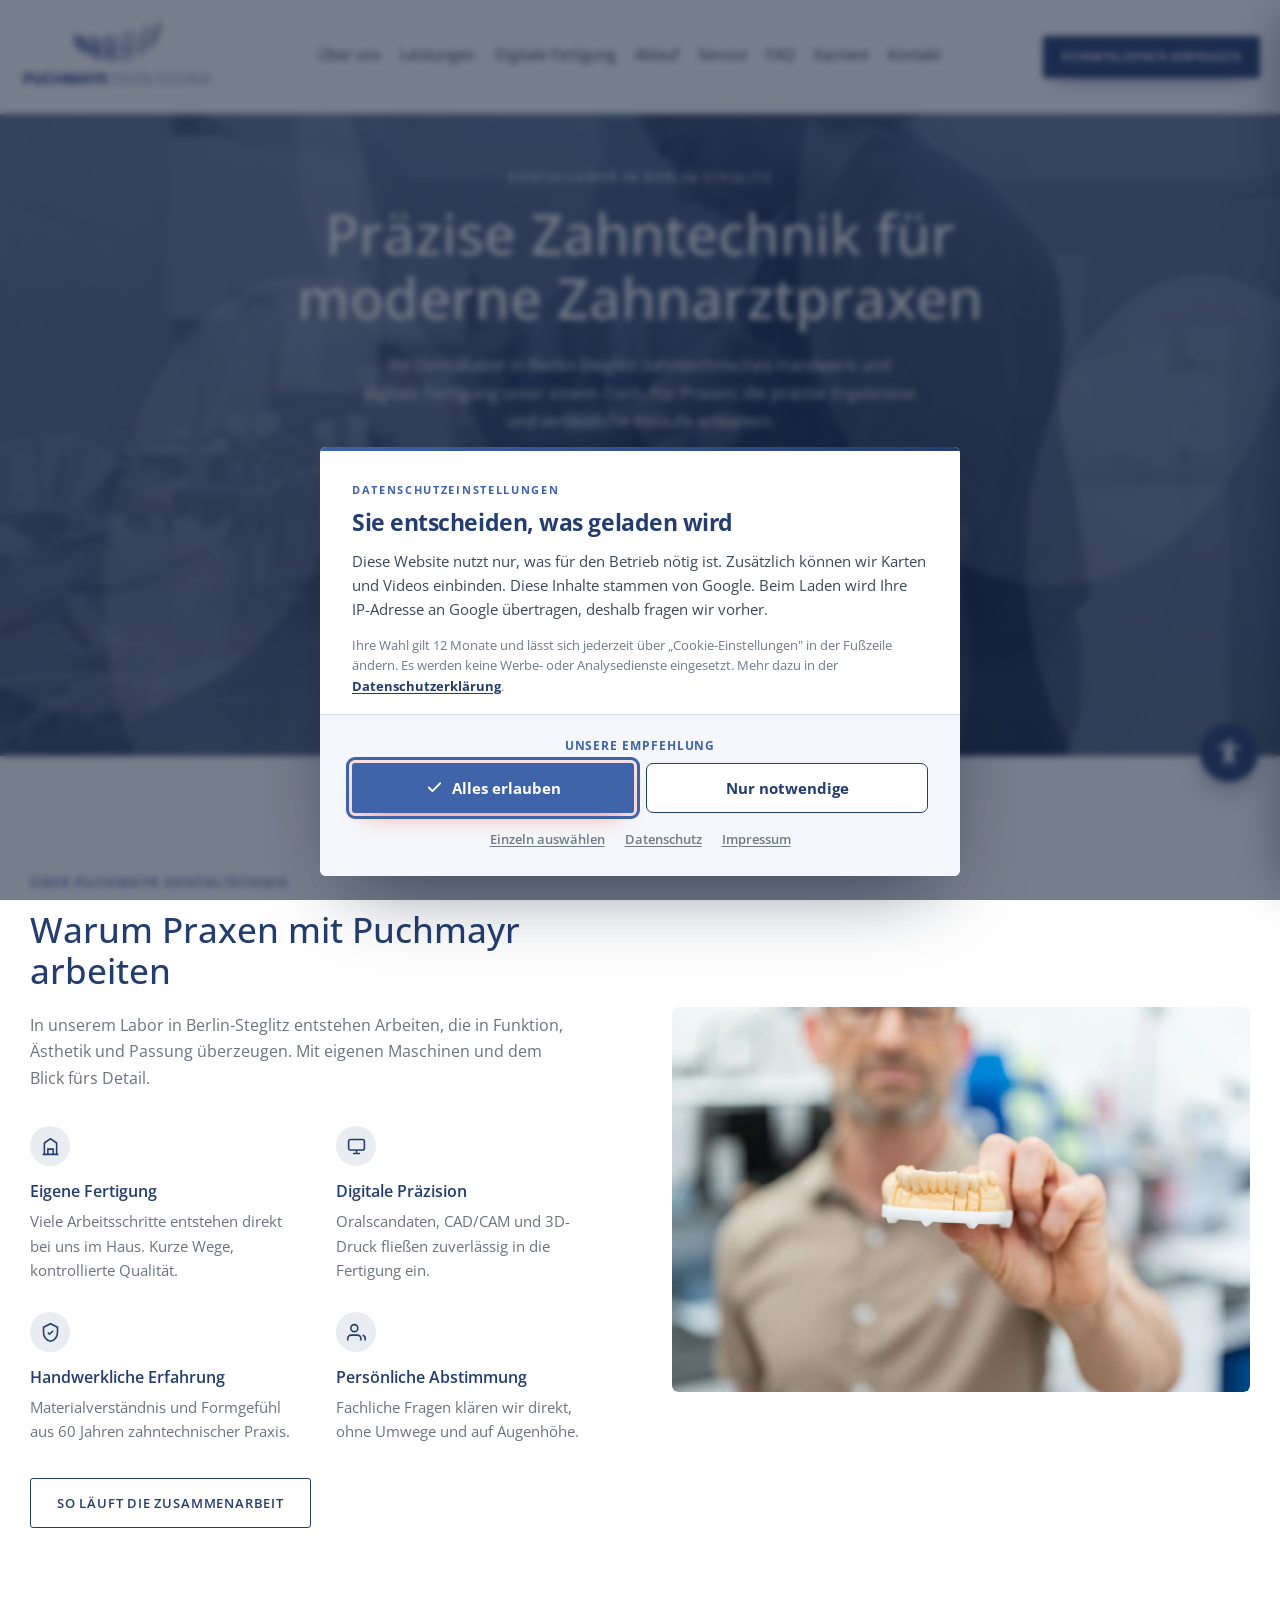
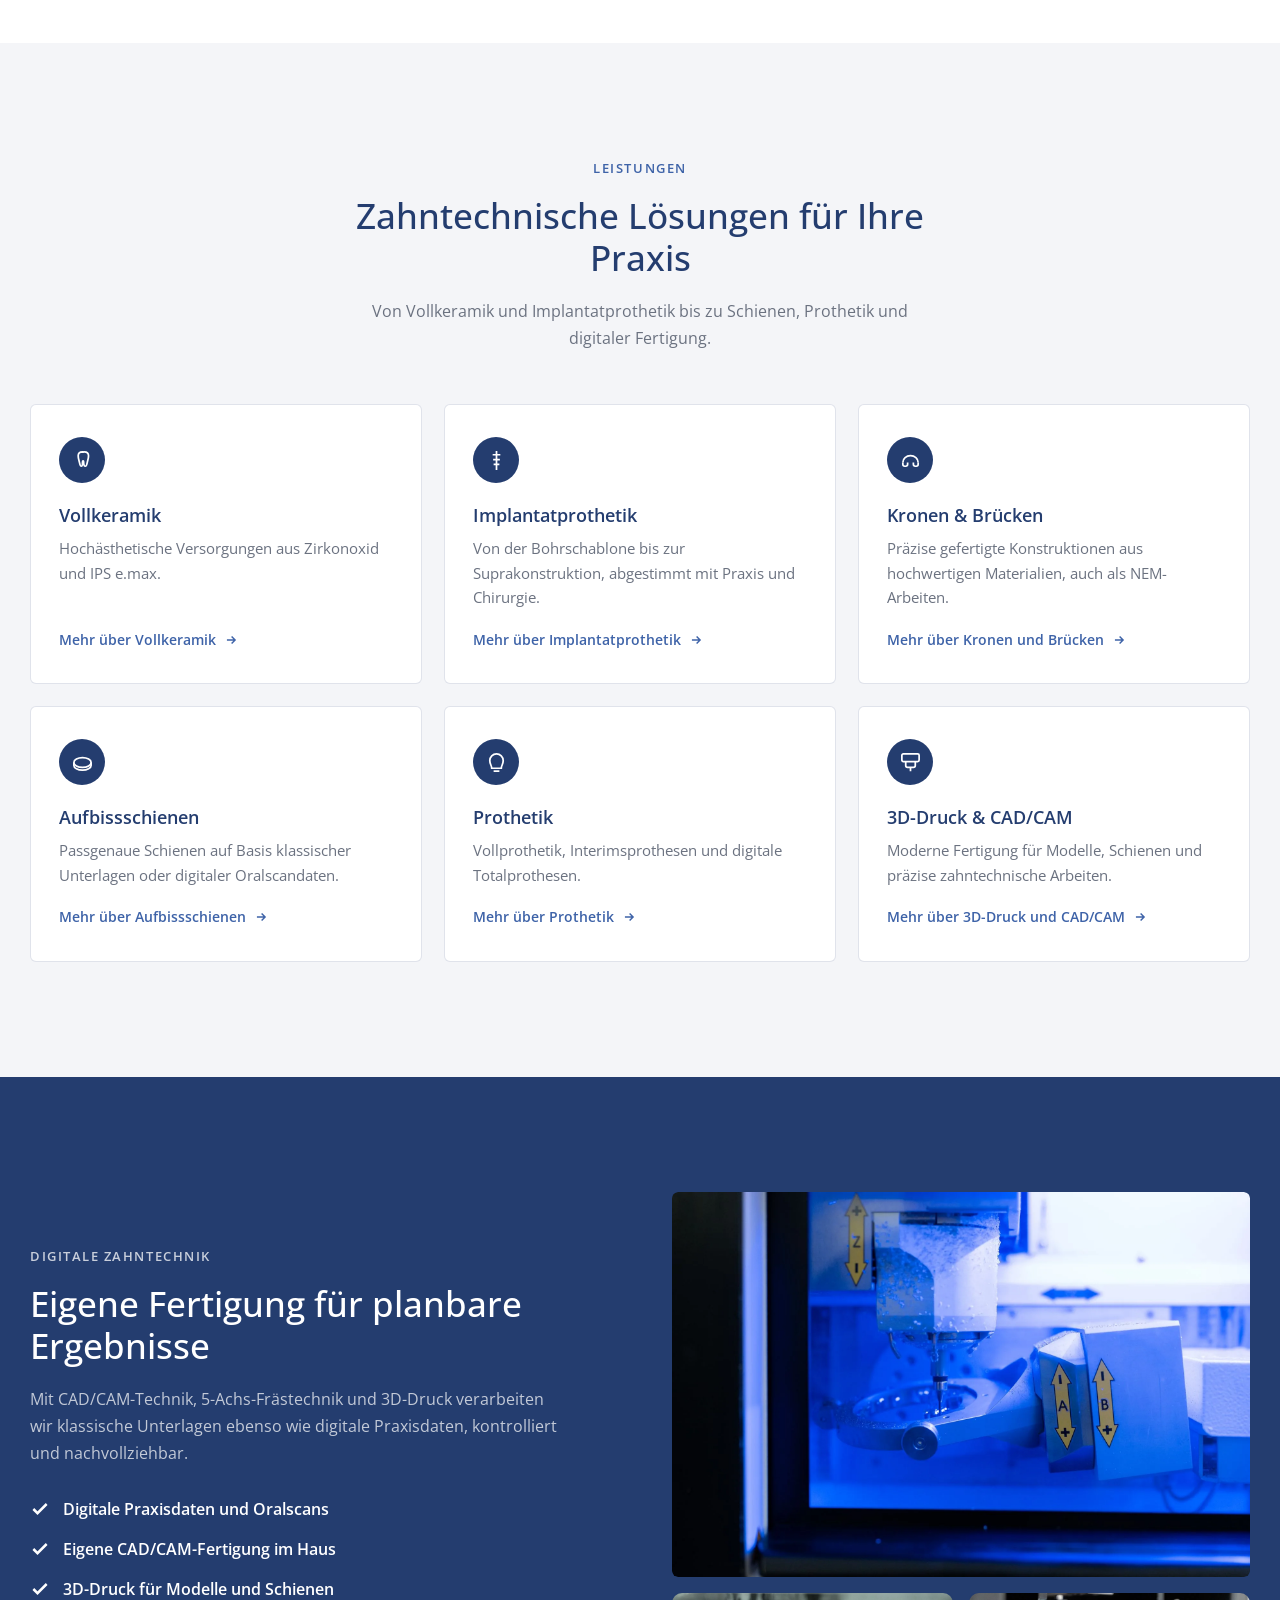
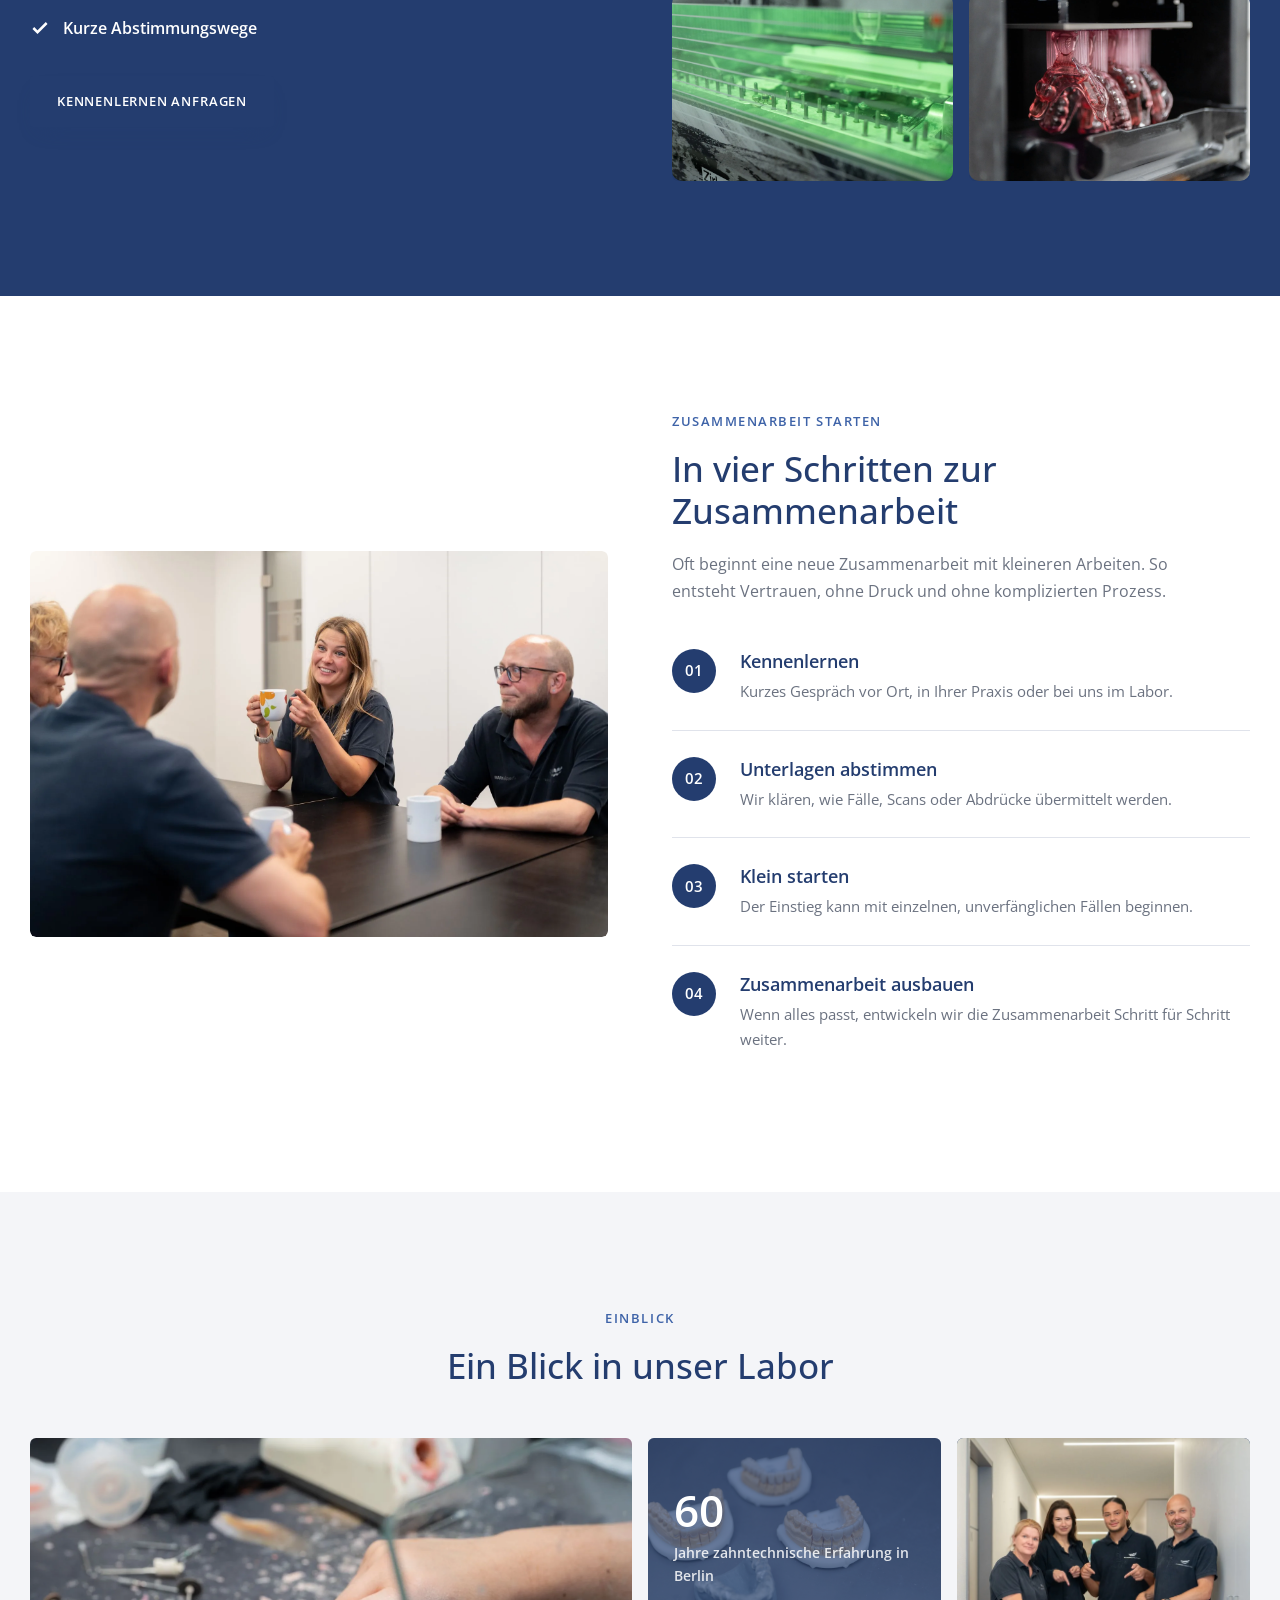
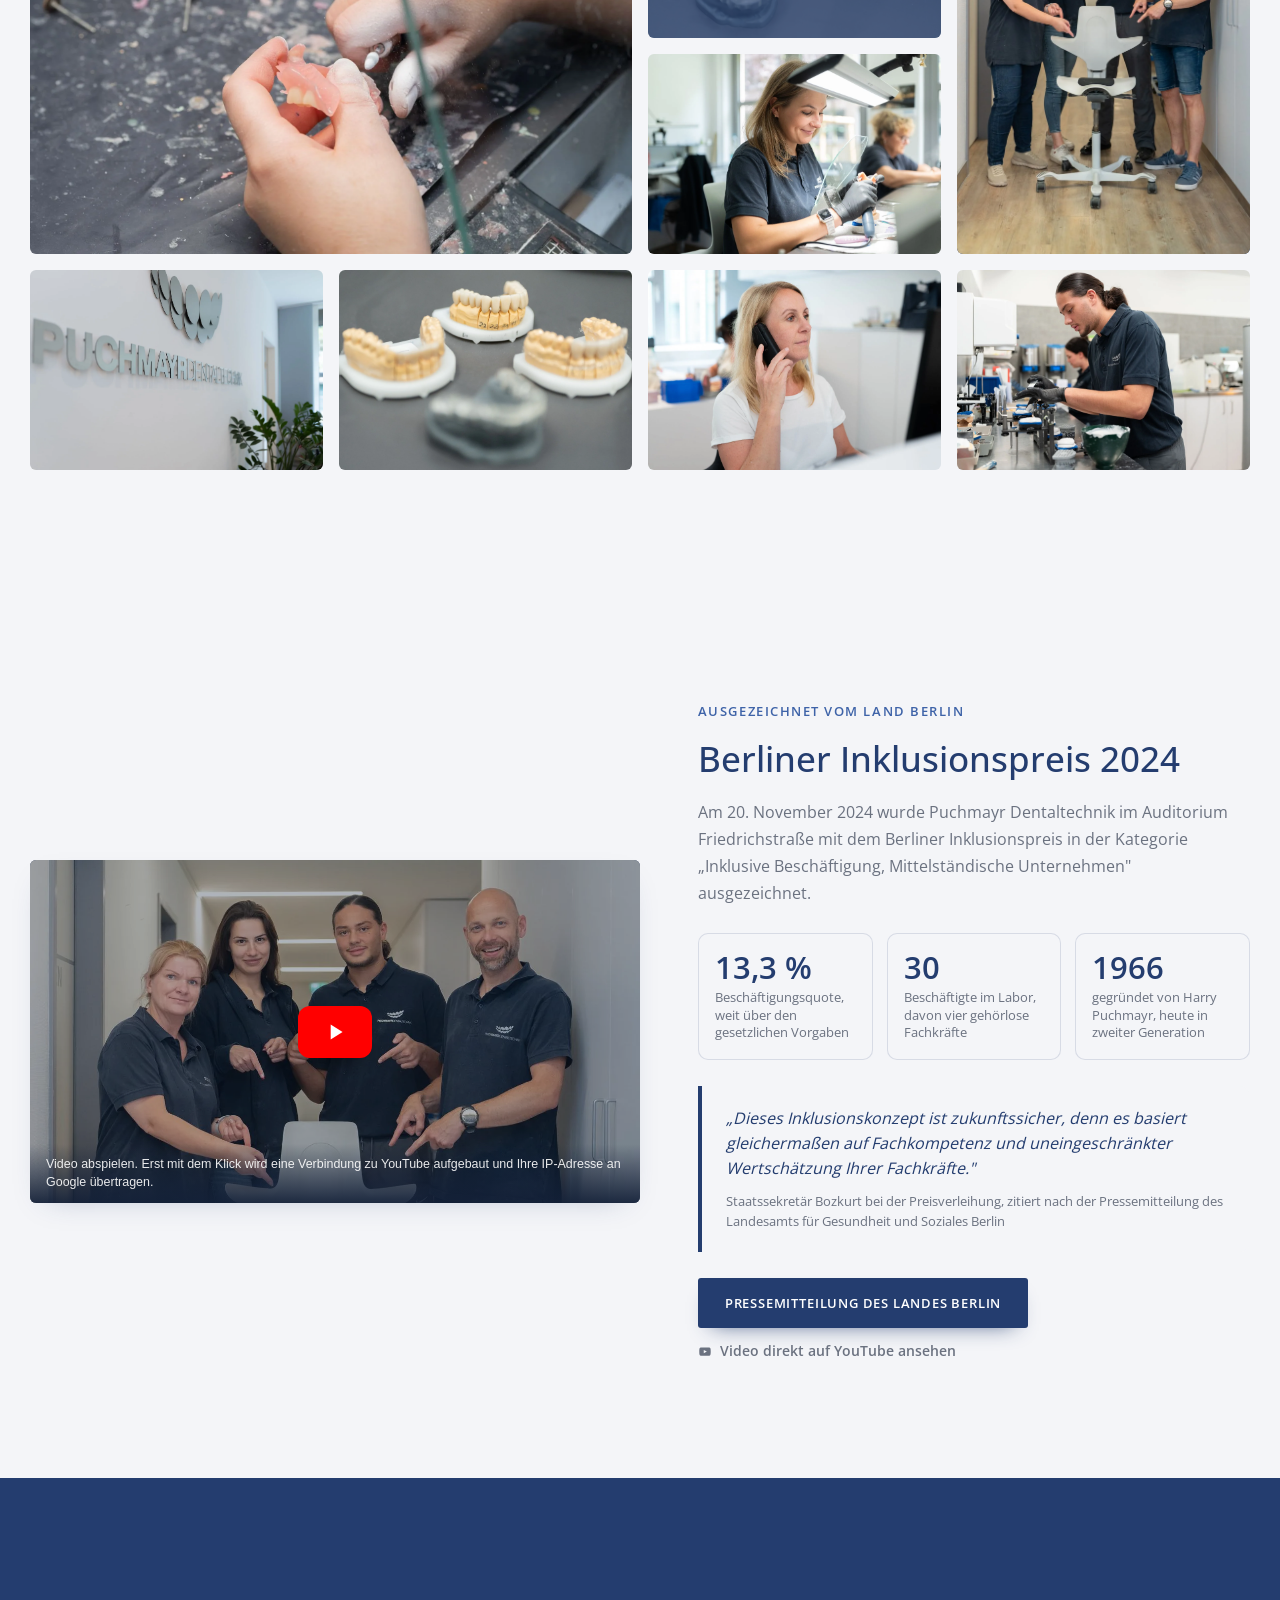
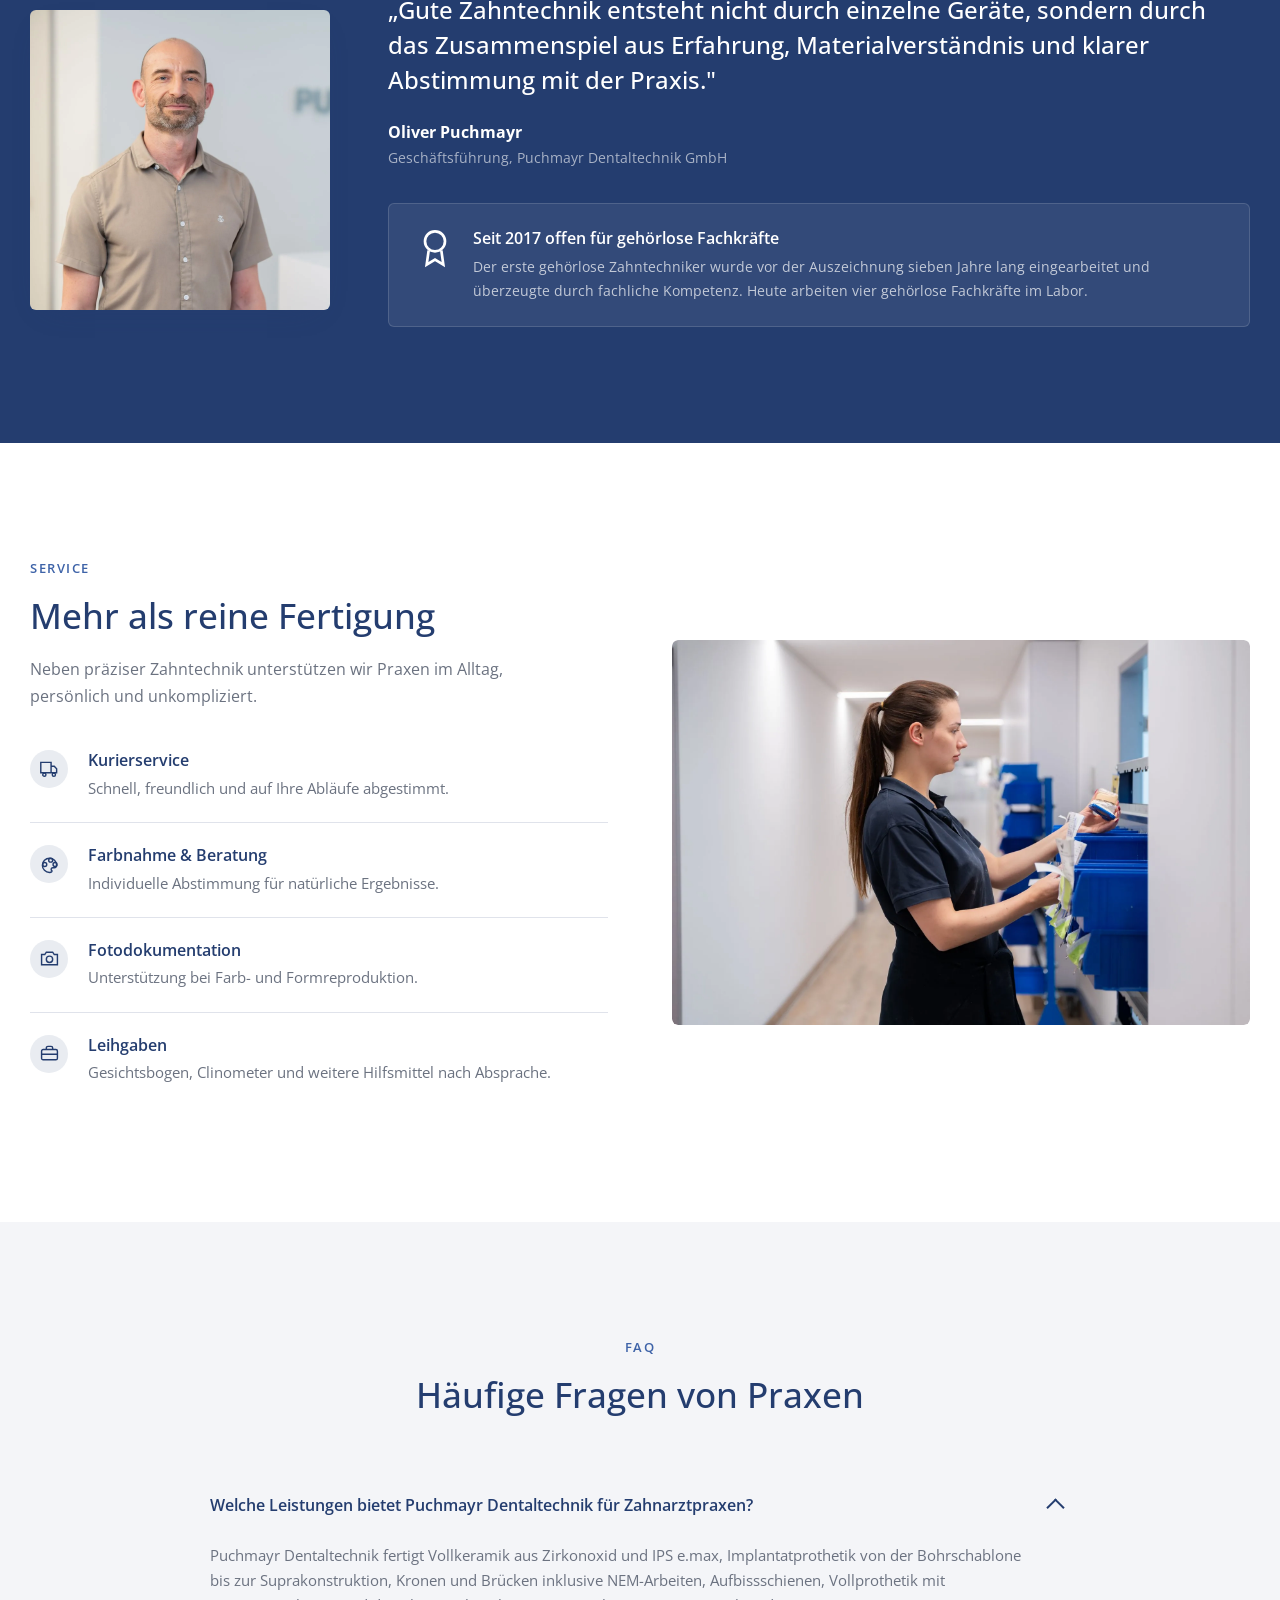
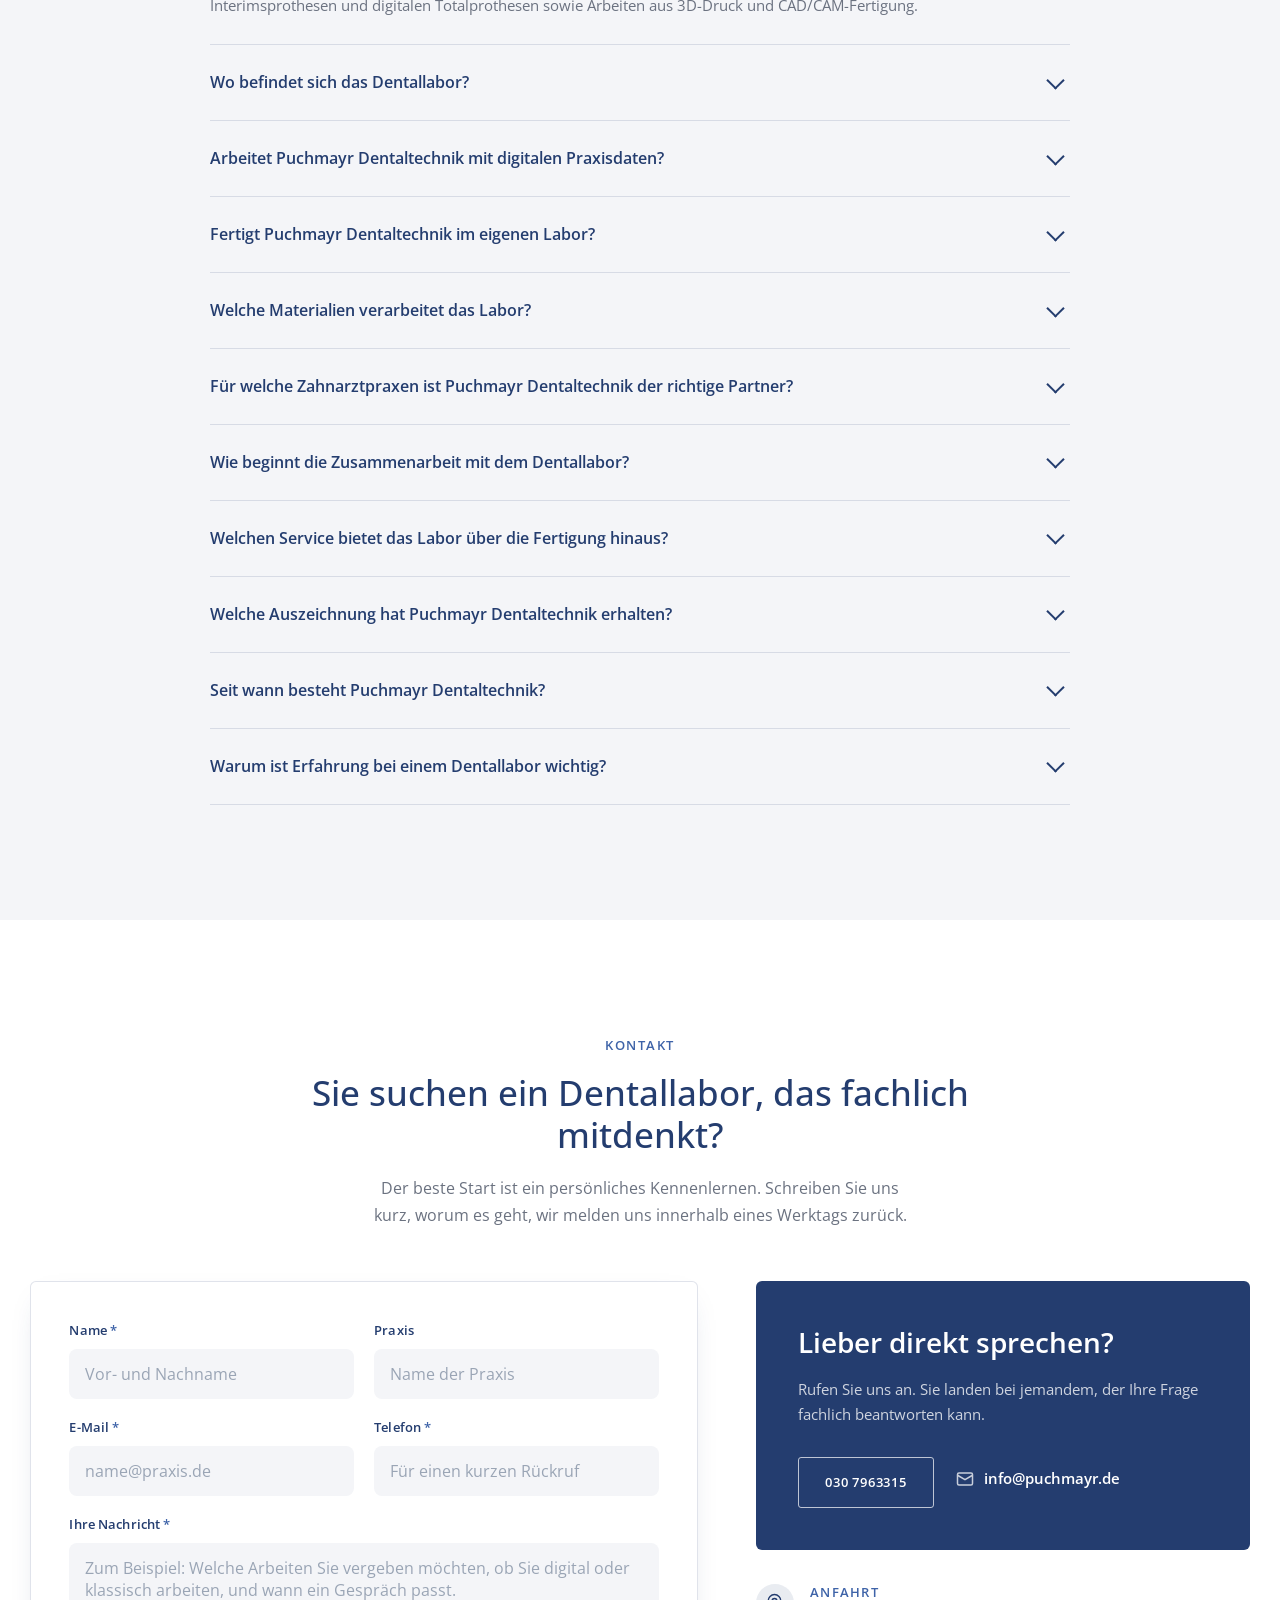
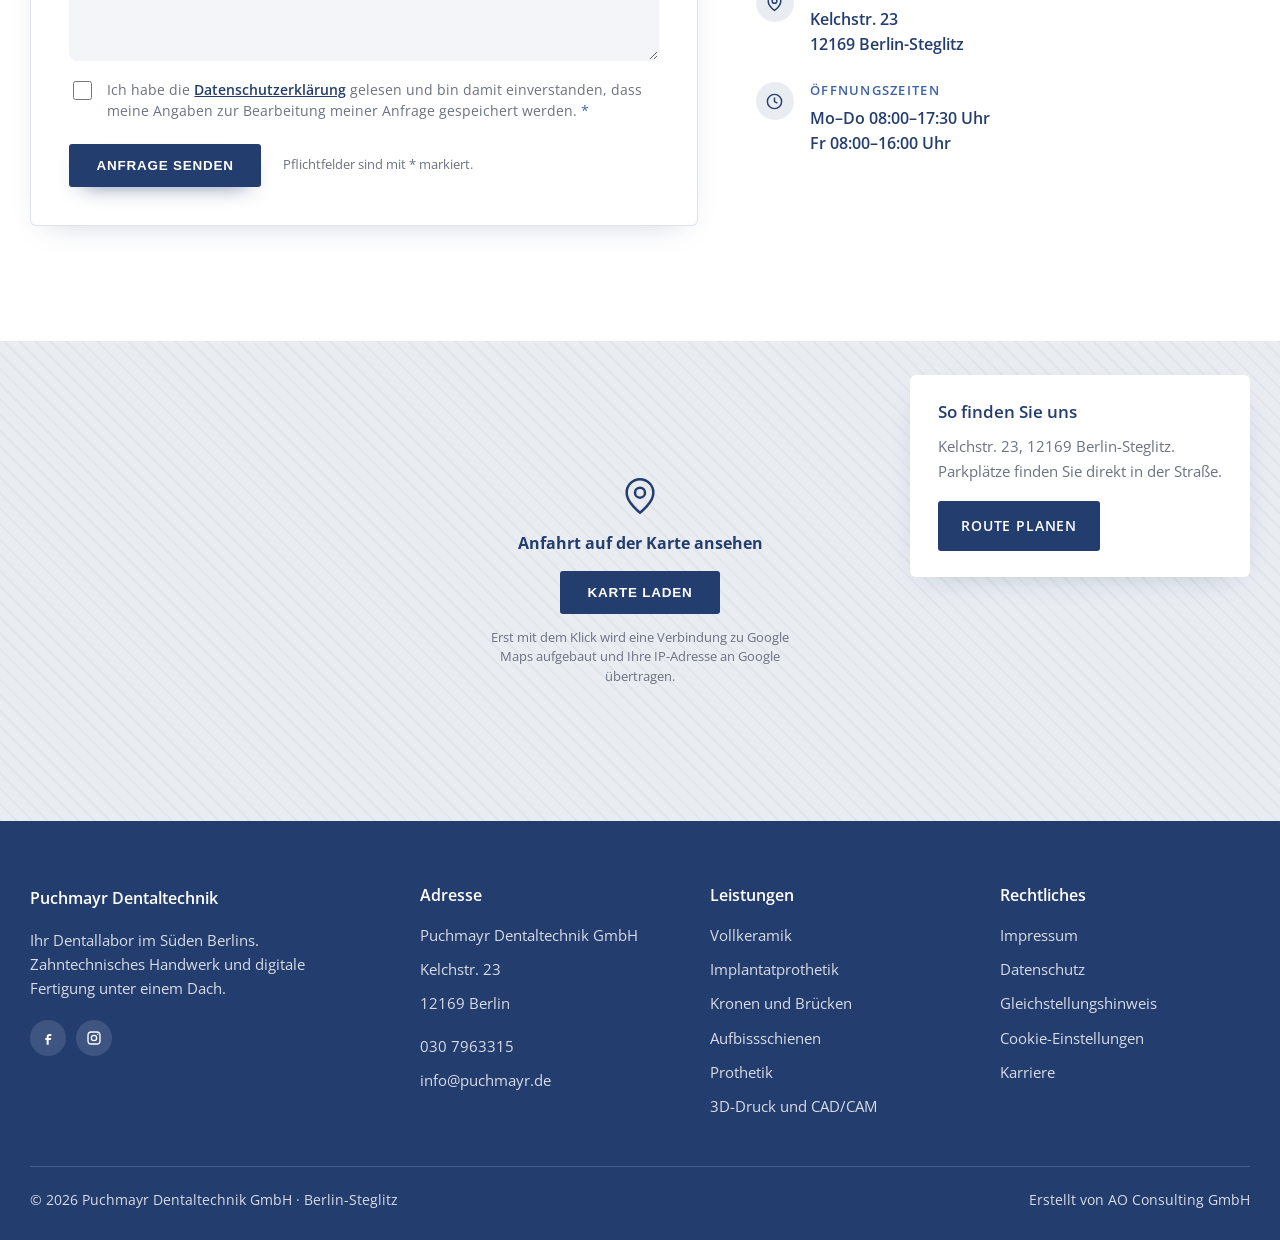
==== commit 89977b21: "Bewertungsblock: Google-Zeichen in Originalfarben statt blauem G (wie in den anderen AO-Projekten), " ====
--- a/website/index.html
+++ b/website/index.html
@@ -482,7 +482,7 @@
         </a>
       </div>
       <div class="rating">
-        <div class="rating__g">G</div>
+        <div class="rating__g" role="img" aria-label="Google"><svg viewBox="0 0 48 48" aria-hidden="true" focusable="false"><path fill="#EA4335" d="M24 9.5c3.5 0 6.6 1.2 9.1 3.5l6.8-6.8C35.8 2.4 30.2 0 24 0 14.6 0 6.5 5.4 2.6 13.2l7.9 6.1C12.4 13.7 17.7 9.5 24 9.5z"/><path fill="#4285F4" d="M46.5 24.5c0-1.6-.1-3.1-.4-4.5H24v9h12.7c-.6 3-2.3 5.5-4.8 7.2l7.7 6c4.5-4.2 6.9-10.3 6.9-17.7z"/><path fill="#FBBC05" d="M10.5 28.7A14.5 14.5 0 0 1 9.5 24c0-1.6.3-3.2.8-4.7l-7.9-6.1A24 24 0 0 0 0 24c0 3.9.9 7.5 2.6 10.8l7.9-6.1z"/><path fill="#34A853" d="M24 48c6.2 0 11.6-2 15.6-5.6l-7.7-6c-2.1 1.4-4.8 2.3-7.9 2.3-6.3 0-11.6-4.2-13.5-9.9l-7.9 6.1C6.5 42.6 14.6 48 24 48z"/></svg></div>
         <div>
           <div class="stars">
             <svg viewBox="0 0 24 24" fill="currentColor"><path d="m12 2 3 6.6 7 .7-5.2 4.8 1.5 7L12 17.6 5.7 21l1.5-7L2 9.3l7-.7Z"/></svg>
--- a/website/assets/stil.css
+++ b/website/assets/stil.css
@@ -179,8 +179,10 @@
 .rating{display:flex;align-items:center;justify-content:center;gap:13px}
 .rating__g{
   width:34px;height:34px;border-radius:50%;background:#fff;display:grid;place-items:center;
-  font-weight:800;font-size:1.05rem;color:#4285F4;flex:none;
-}
+  flex:none;box-shadow:0 2px 8px -2px rgba(0,0,0,.35);
+}
+/* Google-Zeichen in den Originalfarben, wie in den anderen AO-Projekten */
+.rating__g svg{width:19px;height:19px;display:block}
 .stars{display:flex;gap:2px}
 .stars svg{width:15px;height:15px;color:#FBBC05}
 .rating__txt{font-size:.83rem;color:rgba(255,255,255,.82);line-height:1.35}
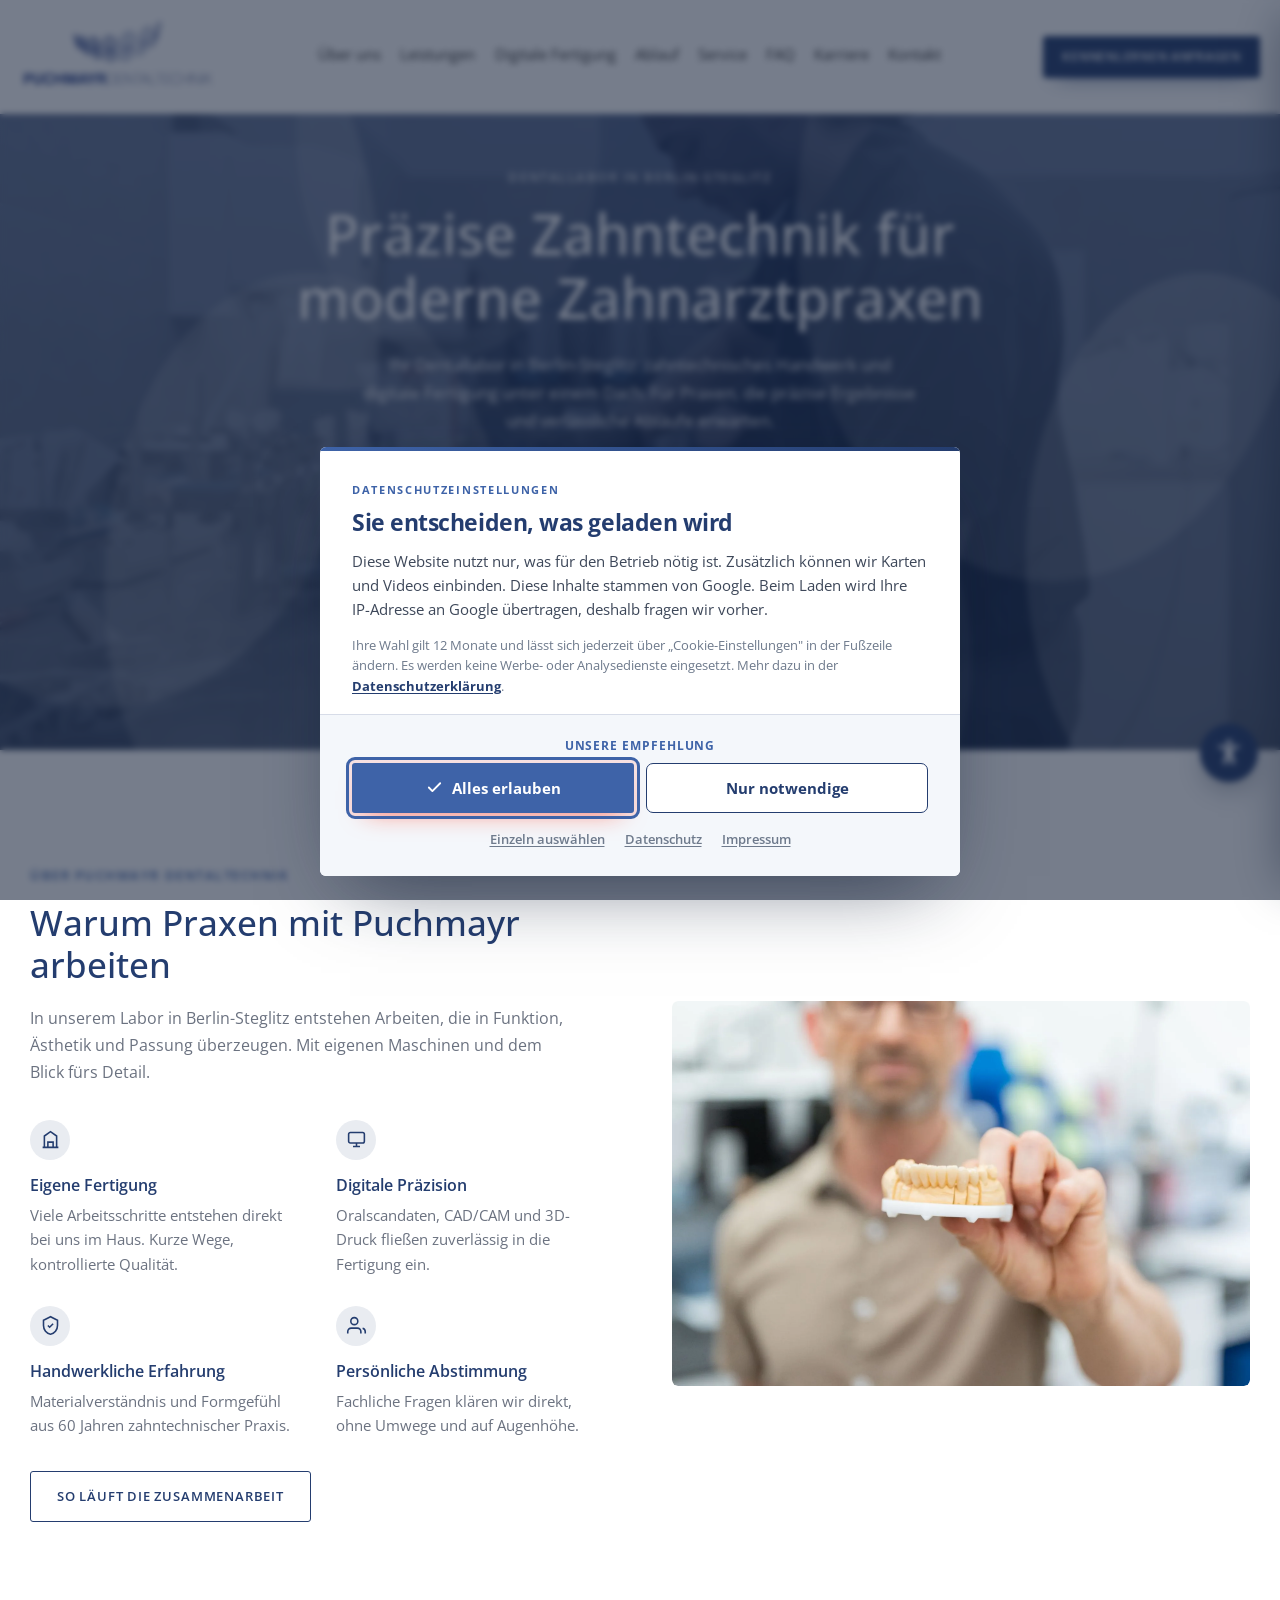
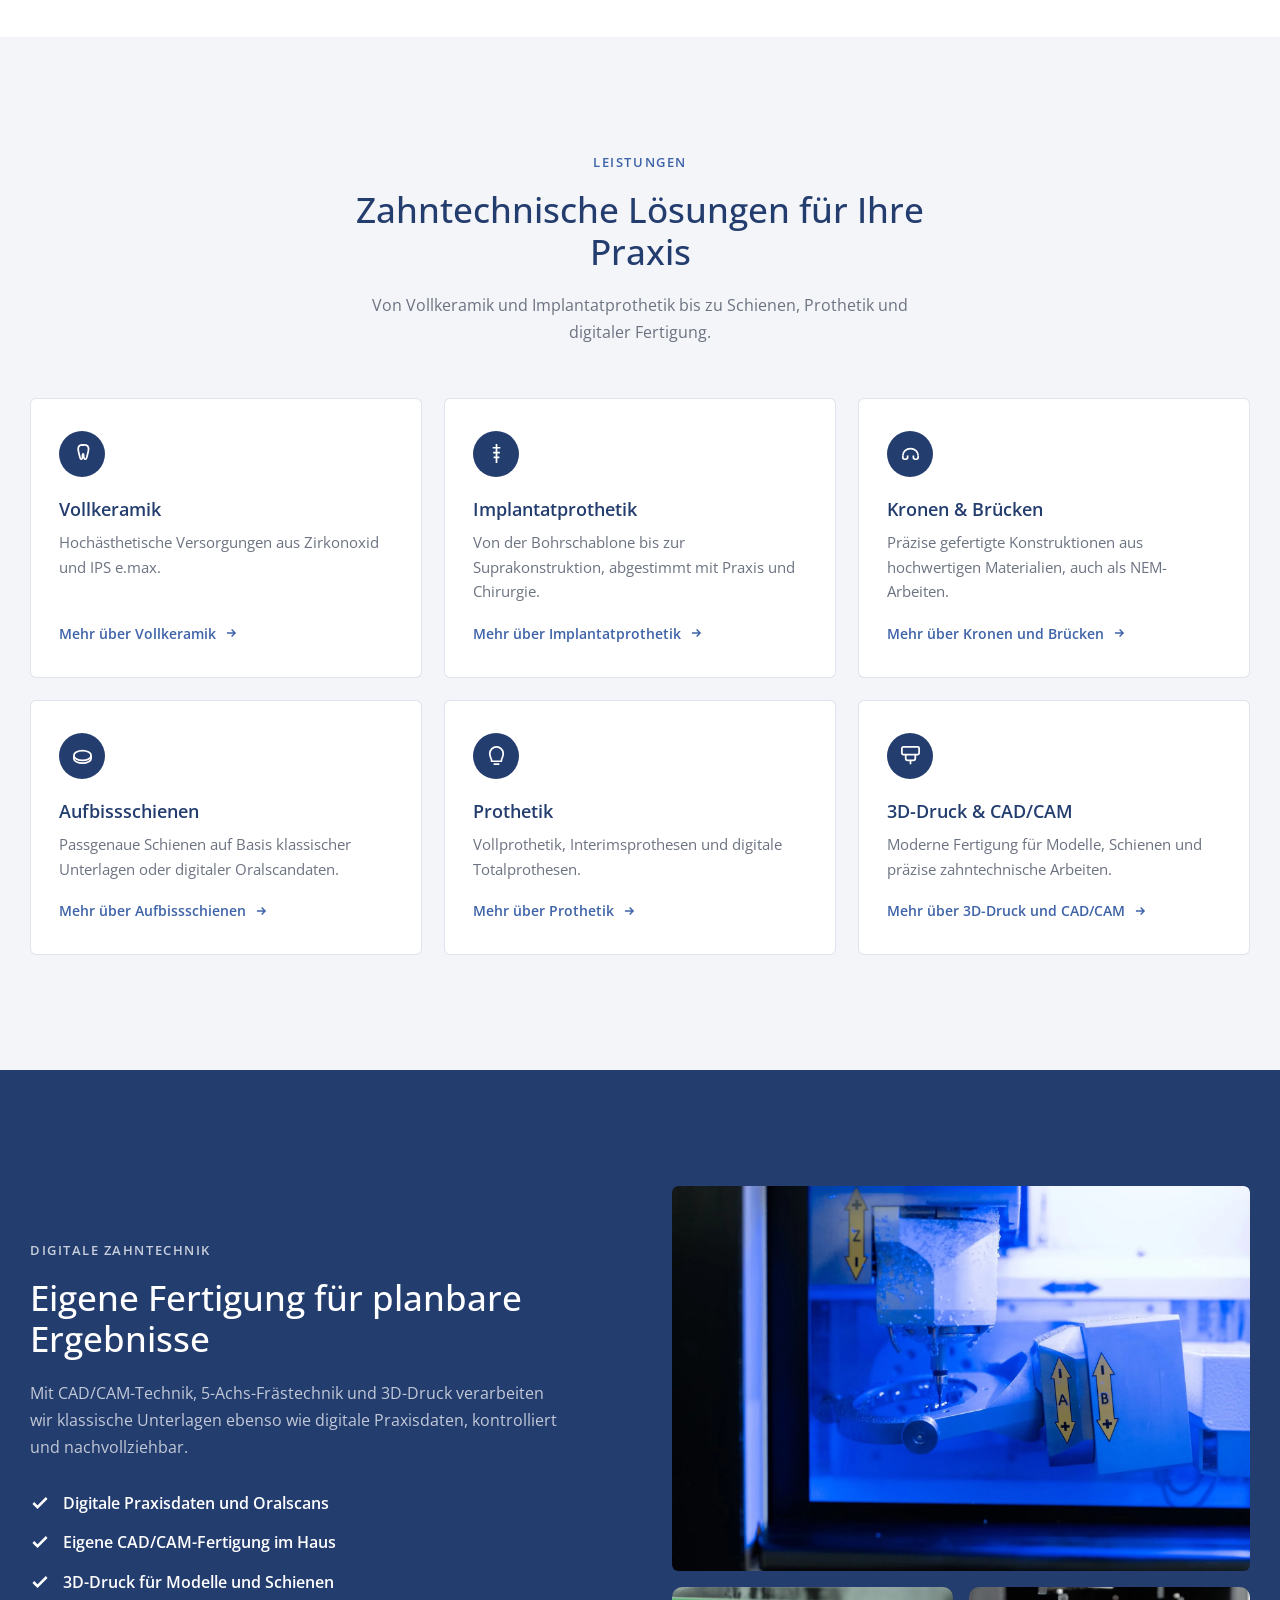
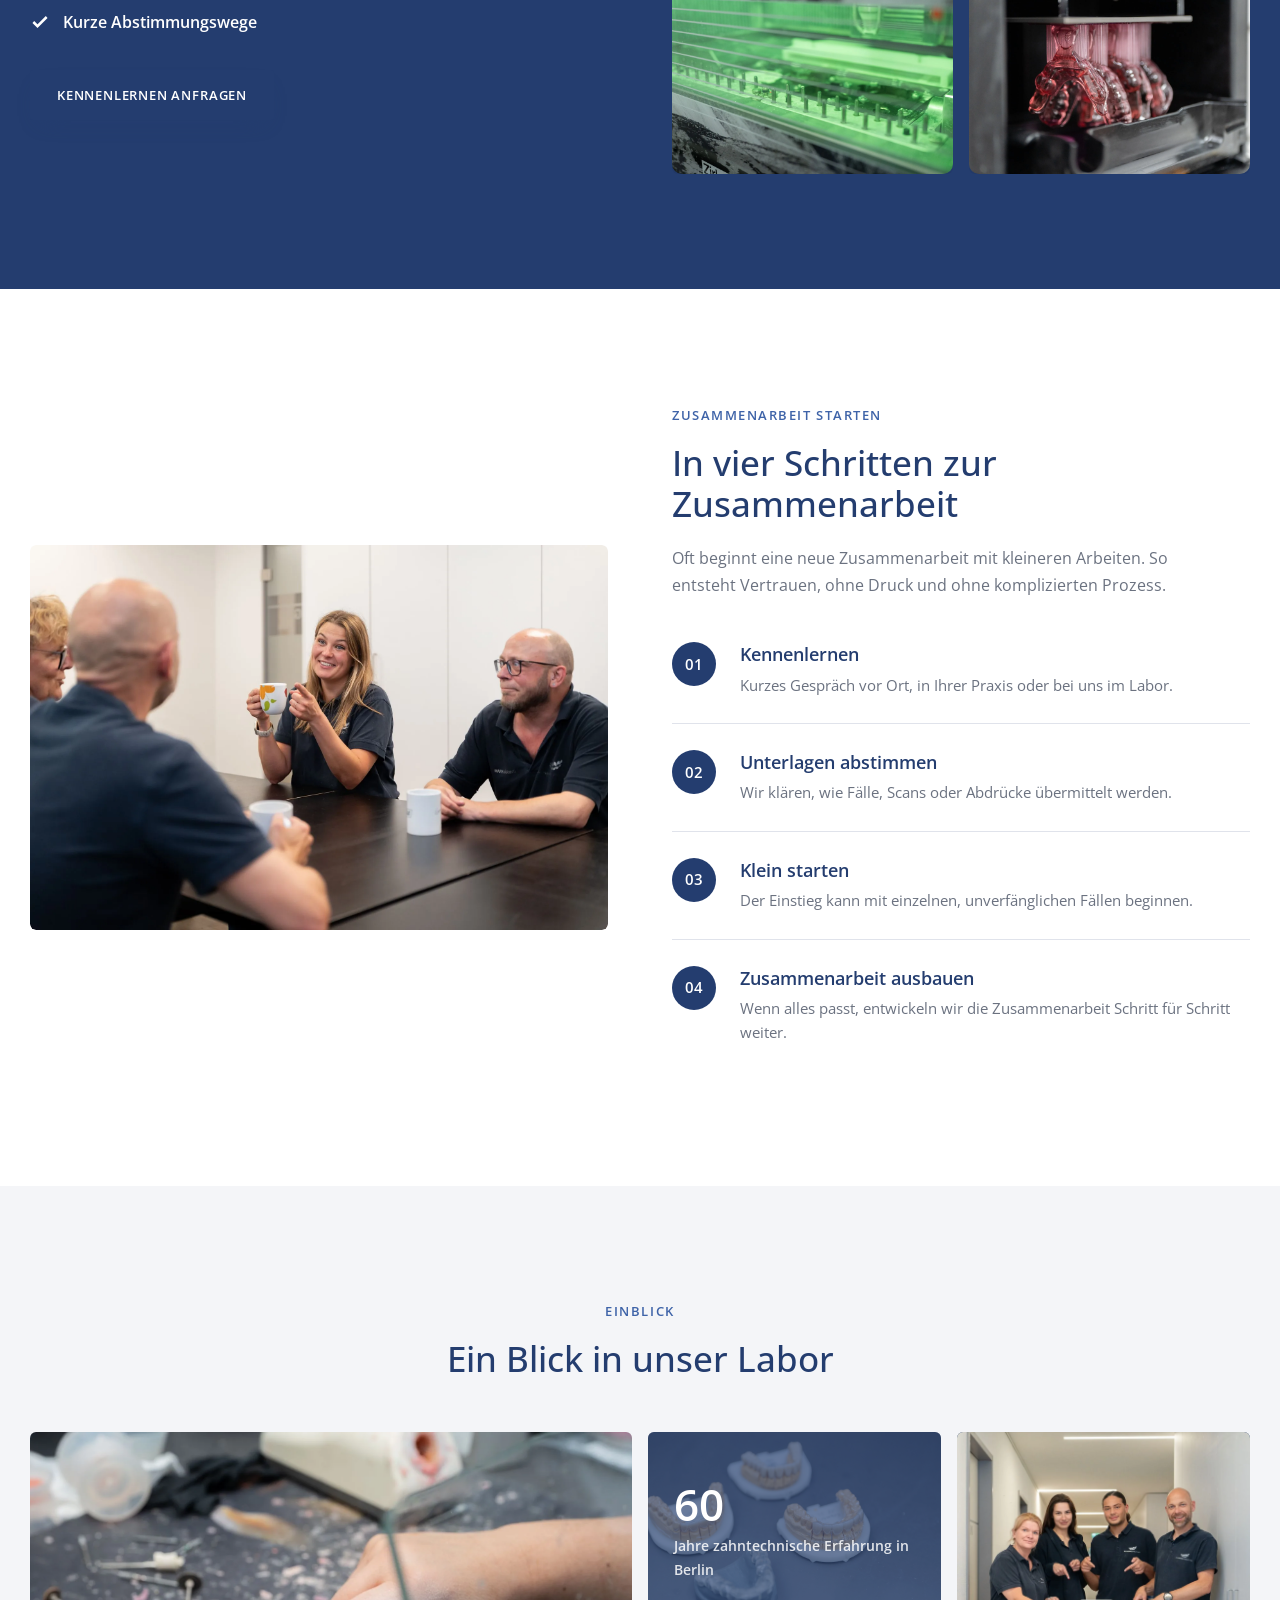
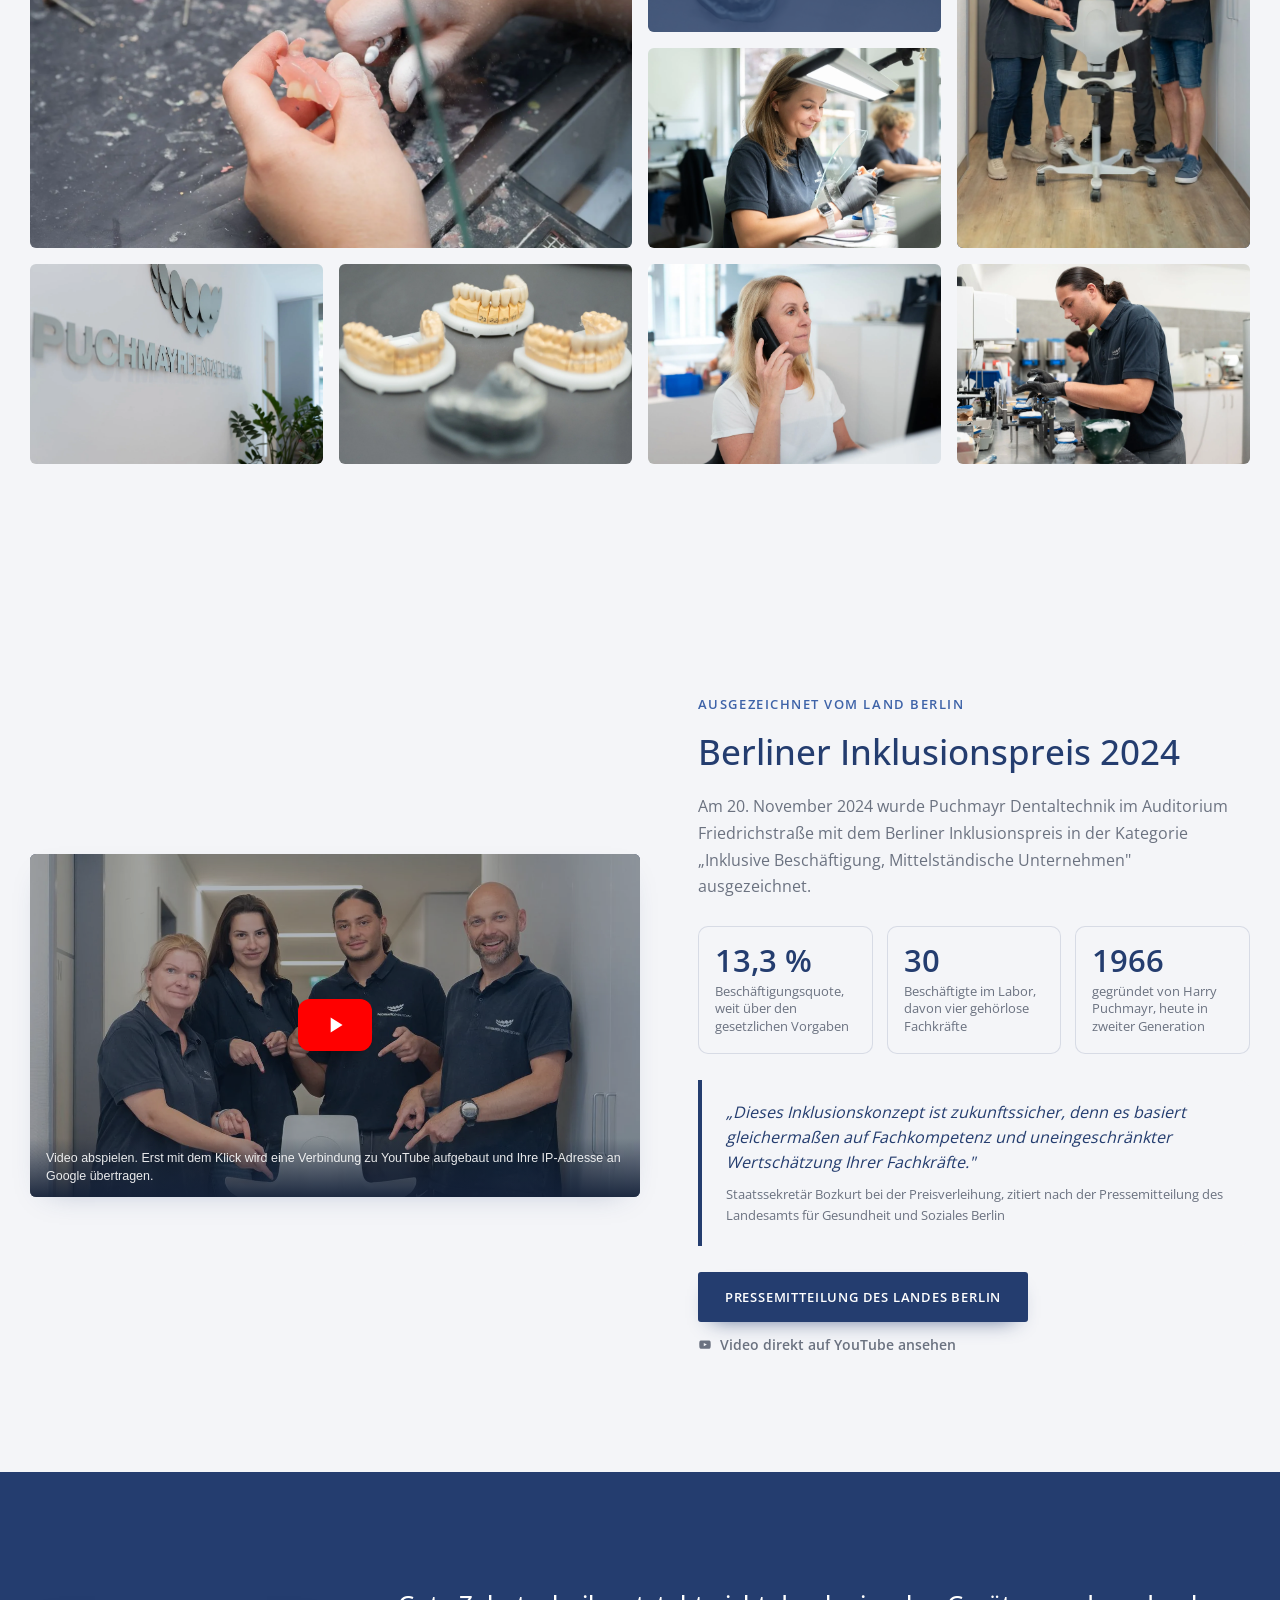
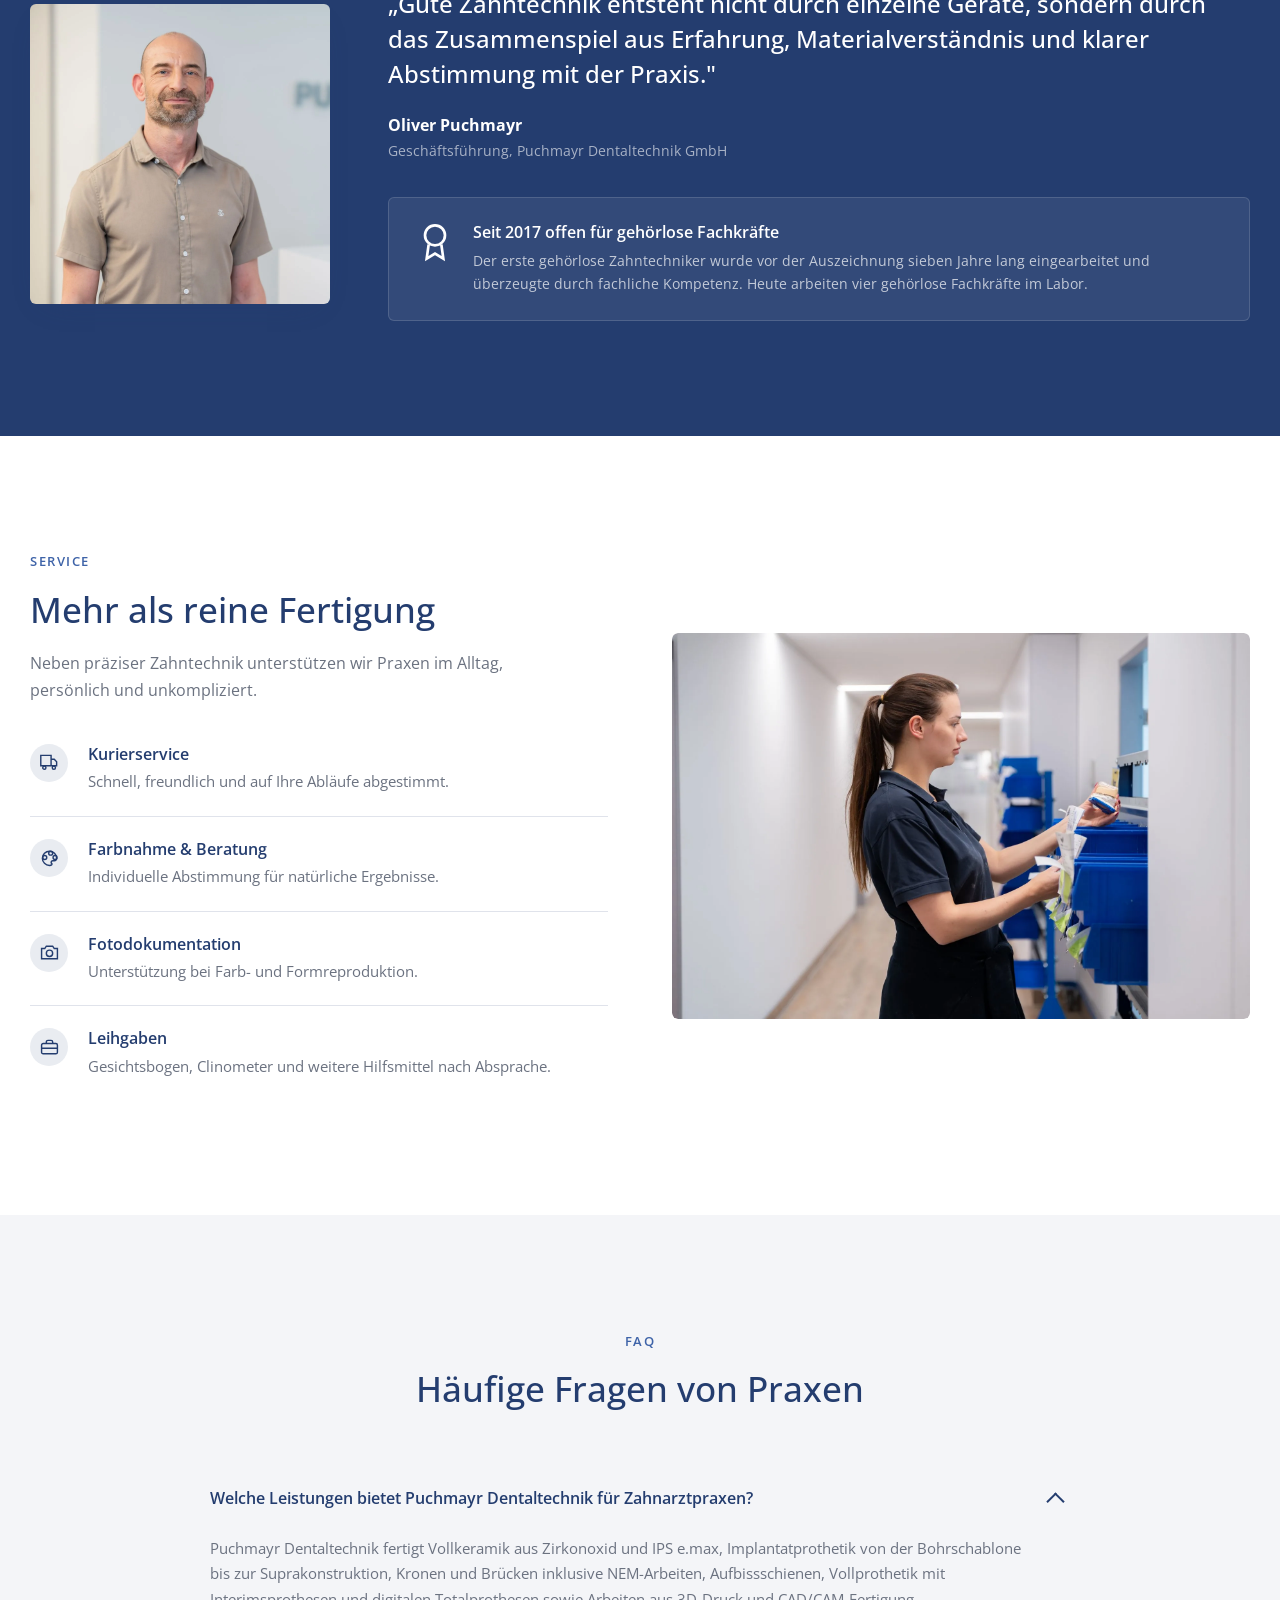
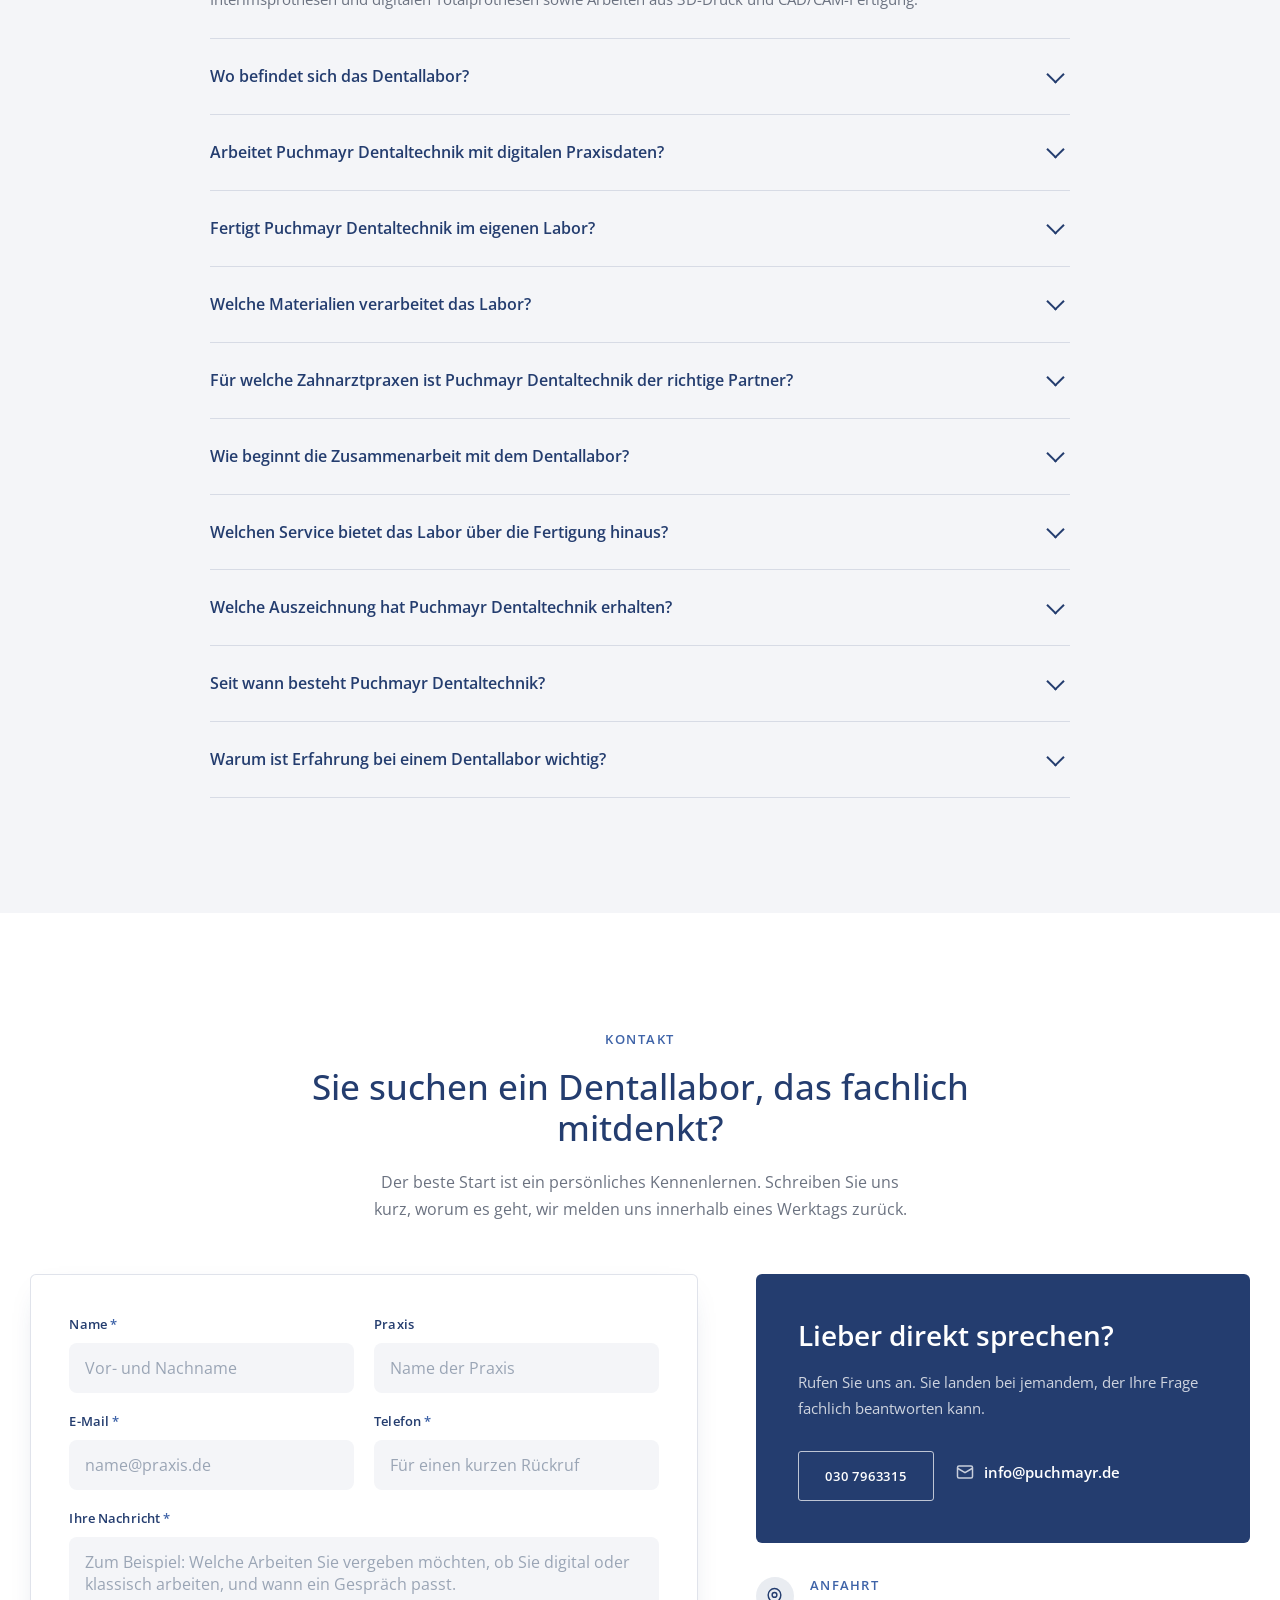
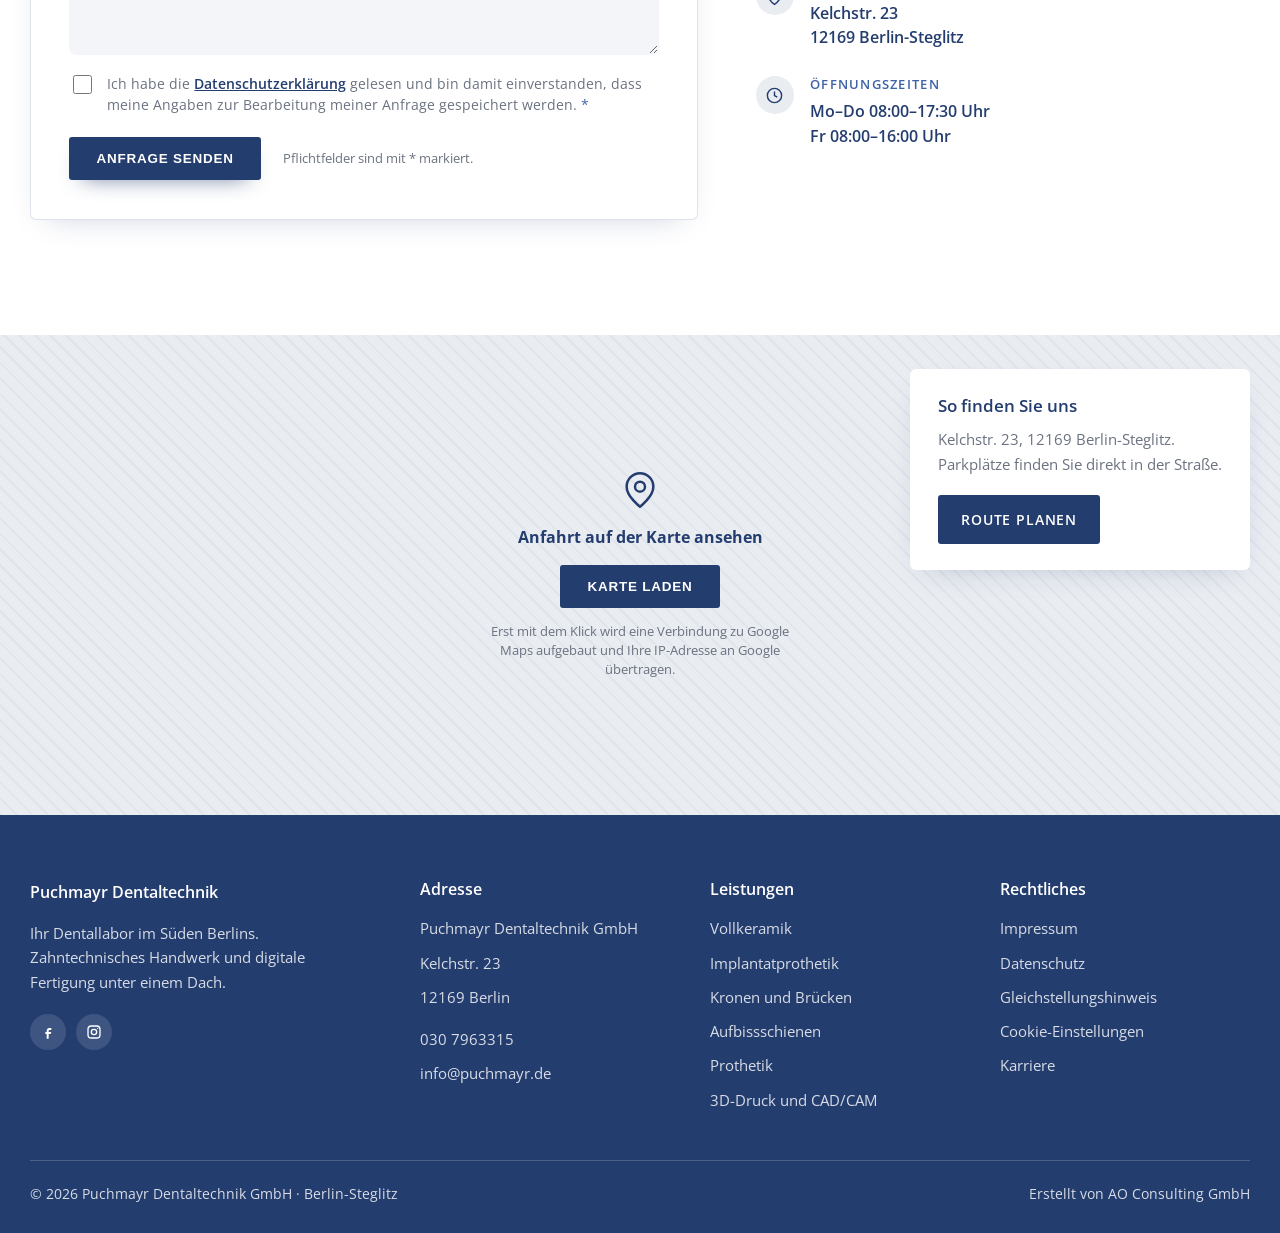
==== commit fe7dc665: "Bewertungsblock nach Vorlage der AO-Seiten: groesseres Google-Zeichen, Sterne und Wertung in einer Z" ====
--- a/website/index.html
+++ b/website/index.html
@@ -483,15 +483,15 @@
       </div>
       <div class="rating">
         <div class="rating__g" role="img" aria-label="Google"><svg viewBox="0 0 48 48" aria-hidden="true" focusable="false"><path fill="#EA4335" d="M24 9.5c3.5 0 6.6 1.2 9.1 3.5l6.8-6.8C35.8 2.4 30.2 0 24 0 14.6 0 6.5 5.4 2.6 13.2l7.9 6.1C12.4 13.7 17.7 9.5 24 9.5z"/><path fill="#4285F4" d="M46.5 24.5c0-1.6-.1-3.1-.4-4.5H24v9h12.7c-.6 3-2.3 5.5-4.8 7.2l7.7 6c4.5-4.2 6.9-10.3 6.9-17.7z"/><path fill="#FBBC05" d="M10.5 28.7A14.5 14.5 0 0 1 9.5 24c0-1.6.3-3.2.8-4.7l-7.9-6.1A24 24 0 0 0 0 24c0 3.9.9 7.5 2.6 10.8l7.9-6.1z"/><path fill="#34A853" d="M24 48c6.2 0 11.6-2 15.6-5.6l-7.7-6c-2.1 1.4-4.8 2.3-7.9 2.3-6.3 0-11.6-4.2-13.5-9.9l-7.9 6.1C6.5 42.6 14.6 48 24 48z"/></svg></div>
-        <div>
-          <div class="stars">
+        <div class="rating__body">
+          <div class="rating__top"><div class="stars">
             <svg viewBox="0 0 24 24" fill="currentColor"><path d="m12 2 3 6.6 7 .7-5.2 4.8 1.5 7L12 17.6 5.7 21l1.5-7L2 9.3l7-.7Z"/></svg>
             <svg viewBox="0 0 24 24" fill="currentColor"><path d="m12 2 3 6.6 7 .7-5.2 4.8 1.5 7L12 17.6 5.7 21l1.5-7L2 9.3l7-.7Z"/></svg>
             <svg viewBox="0 0 24 24" fill="currentColor"><path d="m12 2 3 6.6 7 .7-5.2 4.8 1.5 7L12 17.6 5.7 21l1.5-7L2 9.3l7-.7Z"/></svg>
             <svg viewBox="0 0 24 24" fill="currentColor"><path d="m12 2 3 6.6 7 .7-5.2 4.8 1.5 7L12 17.6 5.7 21l1.5-7L2 9.3l7-.7Z"/></svg>
             <svg viewBox="0 0 24 24" fill="currentColor"><path d="m12 2 3 6.6 7 .7-5.2 4.8 1.5 7L12 17.6 5.7 21l1.5-7L2 9.3l7-.7Z"/></svg>
-          </div>
-          <div class="rating__txt"><b>4,9 von 5,0</b>bei 7 Google-Rezensionen</div>
+          </div><b>4,9 von 5,0</b></div>
+          <div class="rating__sub">bei 7 Google-Rezensionen</div>
         </div>
       </div>
     </div>
--- a/website/assets/stil.css
+++ b/website/assets/stil.css
@@ -176,17 +176,19 @@
 .hero__actions{display:flex;flex-wrap:wrap;justify-content:center;align-items:center;gap:18px 26px;margin-bottom:34px}
 .hero__actions .phone-link{color:#fff}
 
-.rating{display:flex;align-items:center;justify-content:center;gap:13px}
+.rating{display:flex;align-items:center;justify-content:center;gap:14px}
 .rating__g{
-  width:34px;height:34px;border-radius:50%;background:#fff;display:grid;place-items:center;
-  flex:none;box-shadow:0 2px 8px -2px rgba(0,0,0,.35);
+  width:46px;height:46px;border-radius:50%;background:#fff;display:grid;place-items:center;
+  flex:none;box-shadow:0 2px 10px -2px rgba(0,0,0,.4);
 }
 /* Google-Zeichen in den Originalfarben, wie in den anderen AO-Projekten */
-.rating__g svg{width:19px;height:19px;display:block}
+.rating__g svg{width:24px;height:24px;display:block}
+.rating__body{text-align:left}
+.rating__top{display:flex;align-items:center;gap:10px;line-height:1}
+.rating__top b{color:#fff;font-size:1.2rem;font-weight:700}
 .stars{display:flex;gap:2px}
-.stars svg{width:15px;height:15px;color:#FBBC05}
-.rating__txt{font-size:.83rem;color:rgba(255,255,255,.82);line-height:1.35}
-.rating__txt b{display:block;color:#fff;font-size:.9rem}
+.stars svg{width:18px;height:18px;color:#F5A623}
+.rating__sub{font-size:.9rem;color:rgba(255,255,255,.85);margin-top:6px;line-height:1.35}
 
 /* ---------- Sections ---------- */
 section{position:relative}
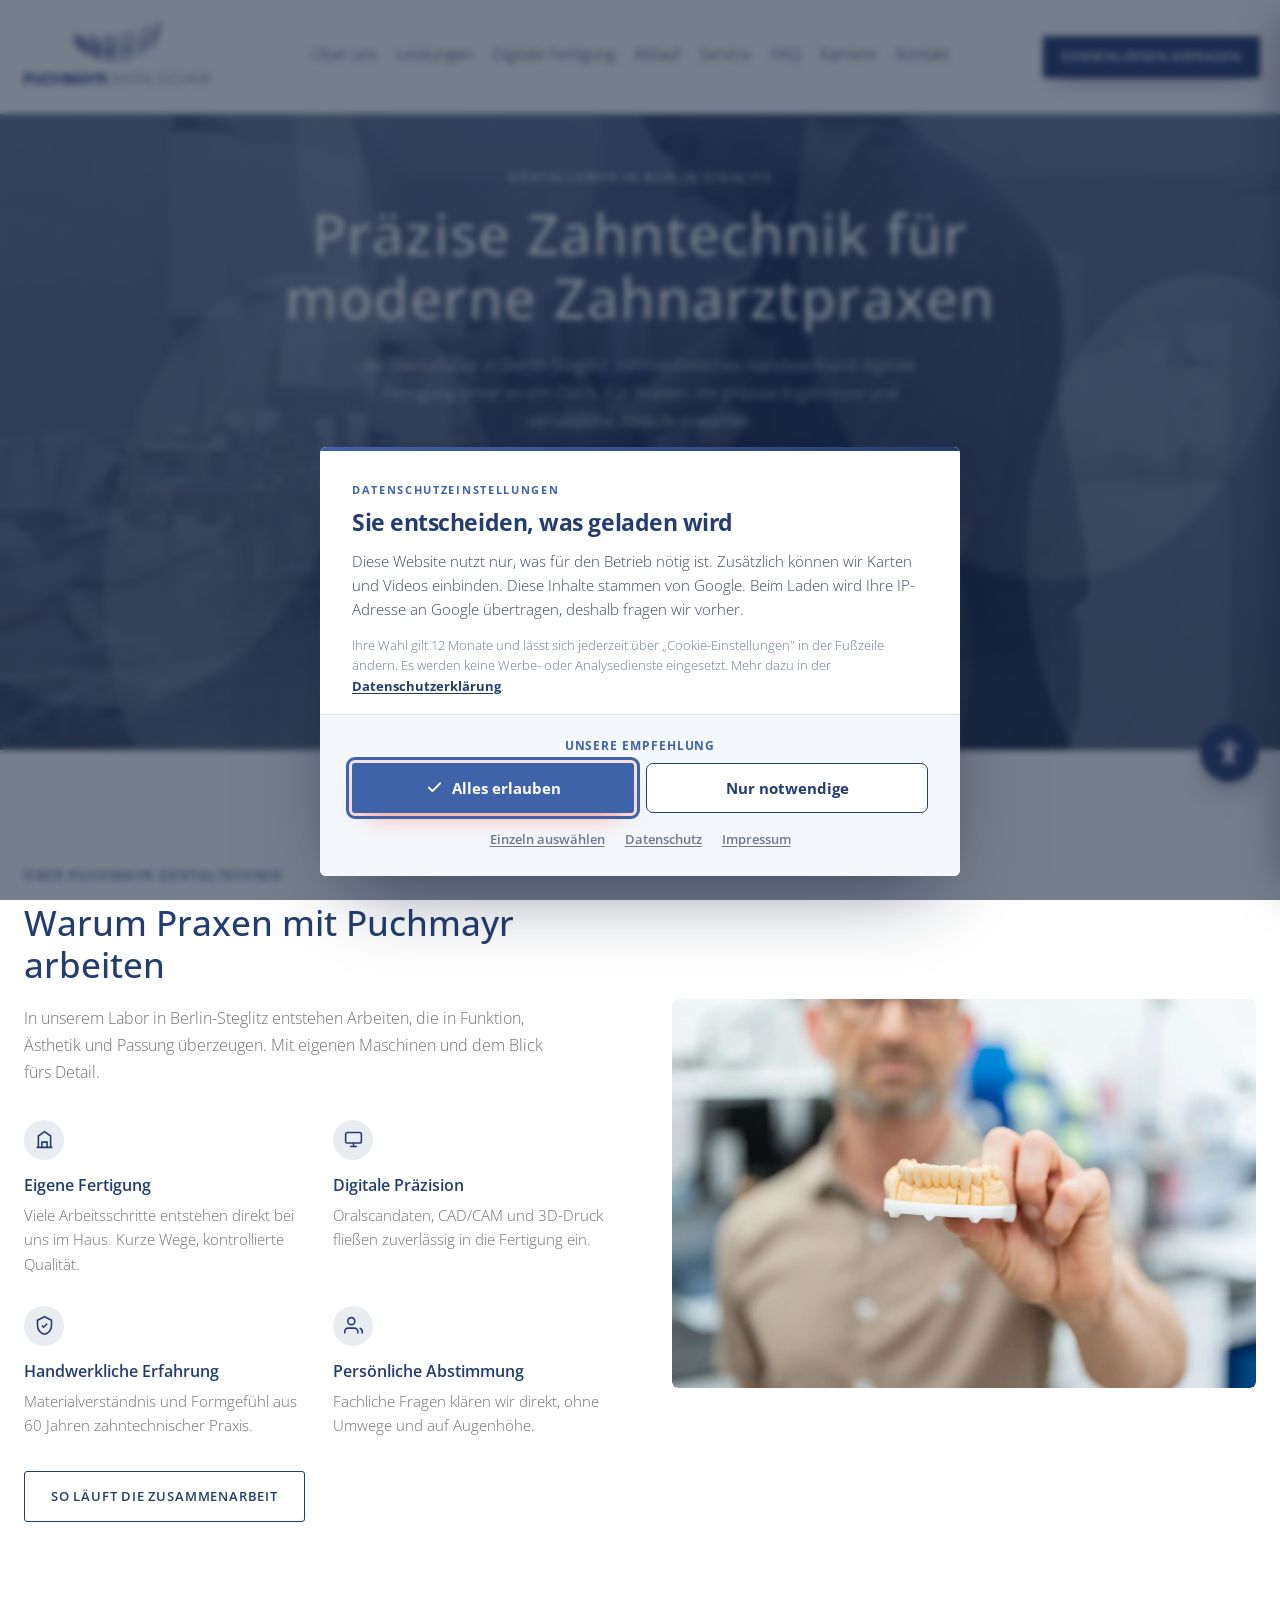
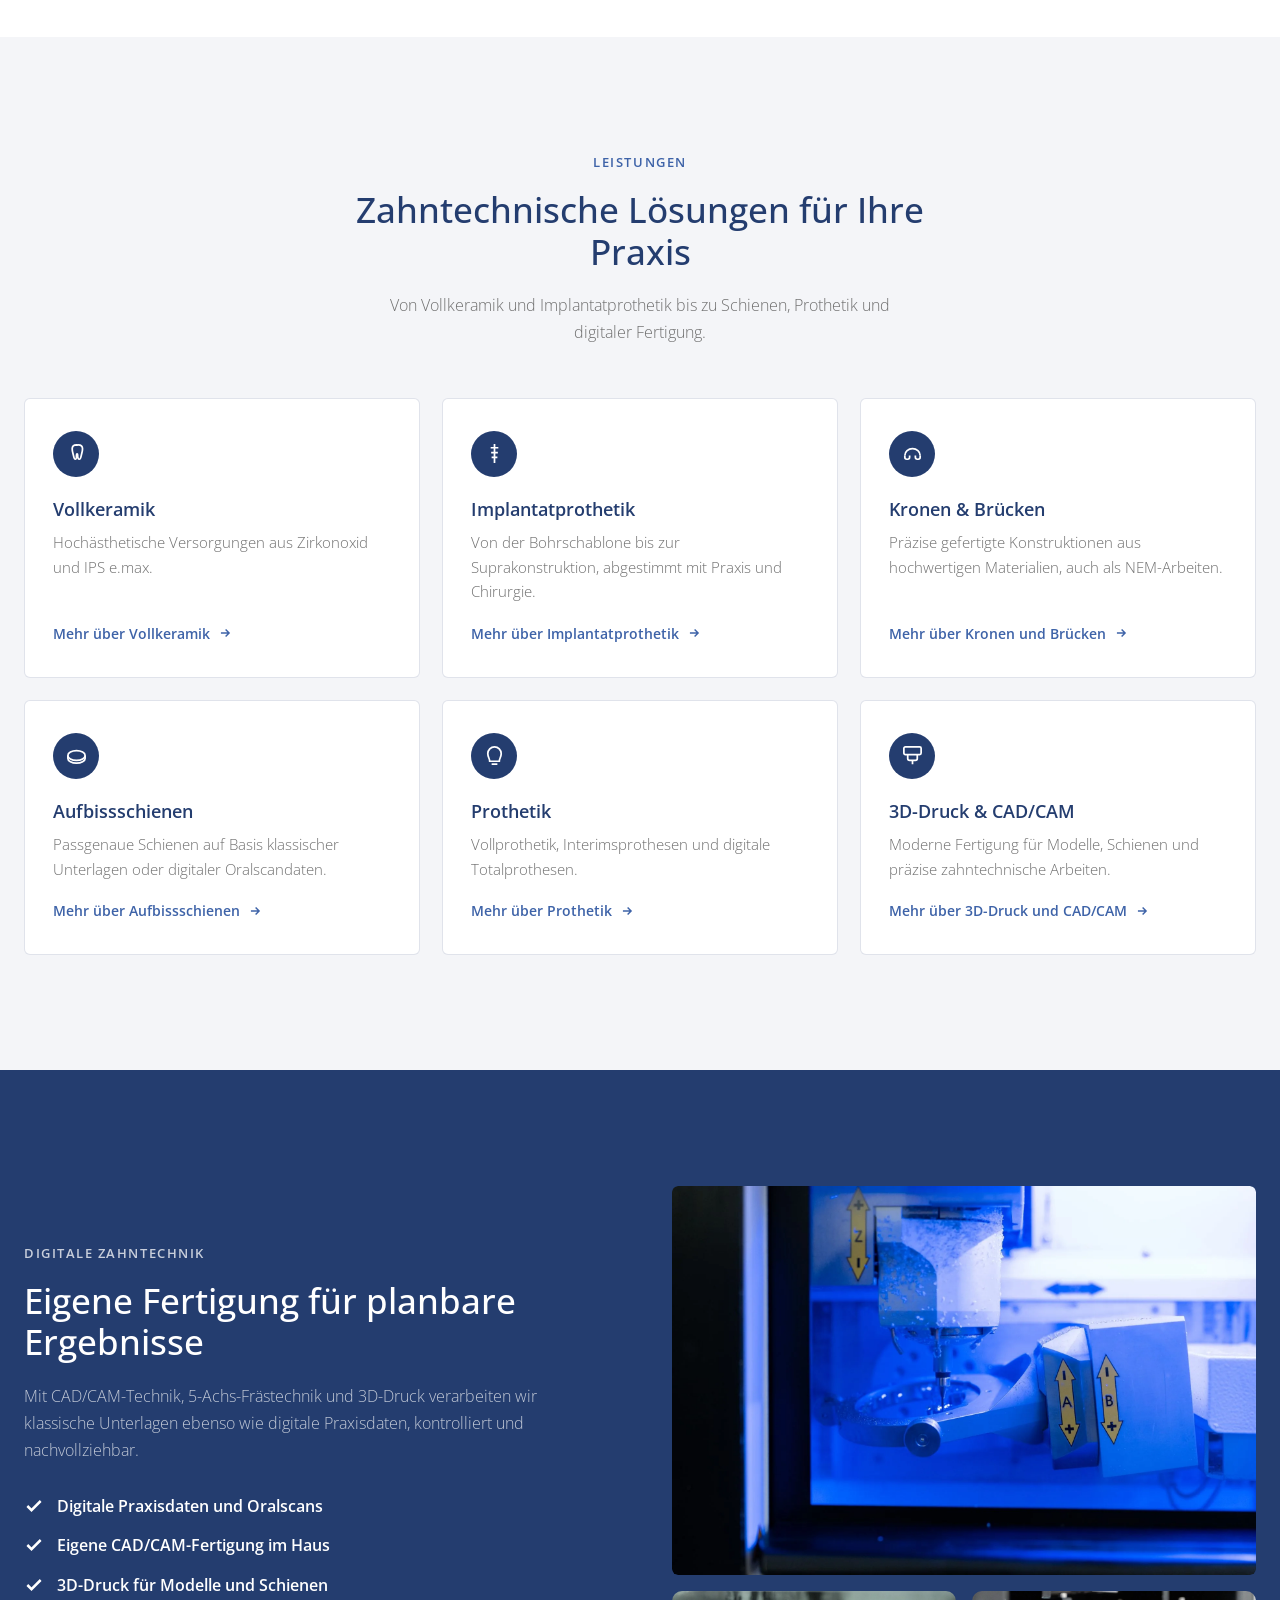
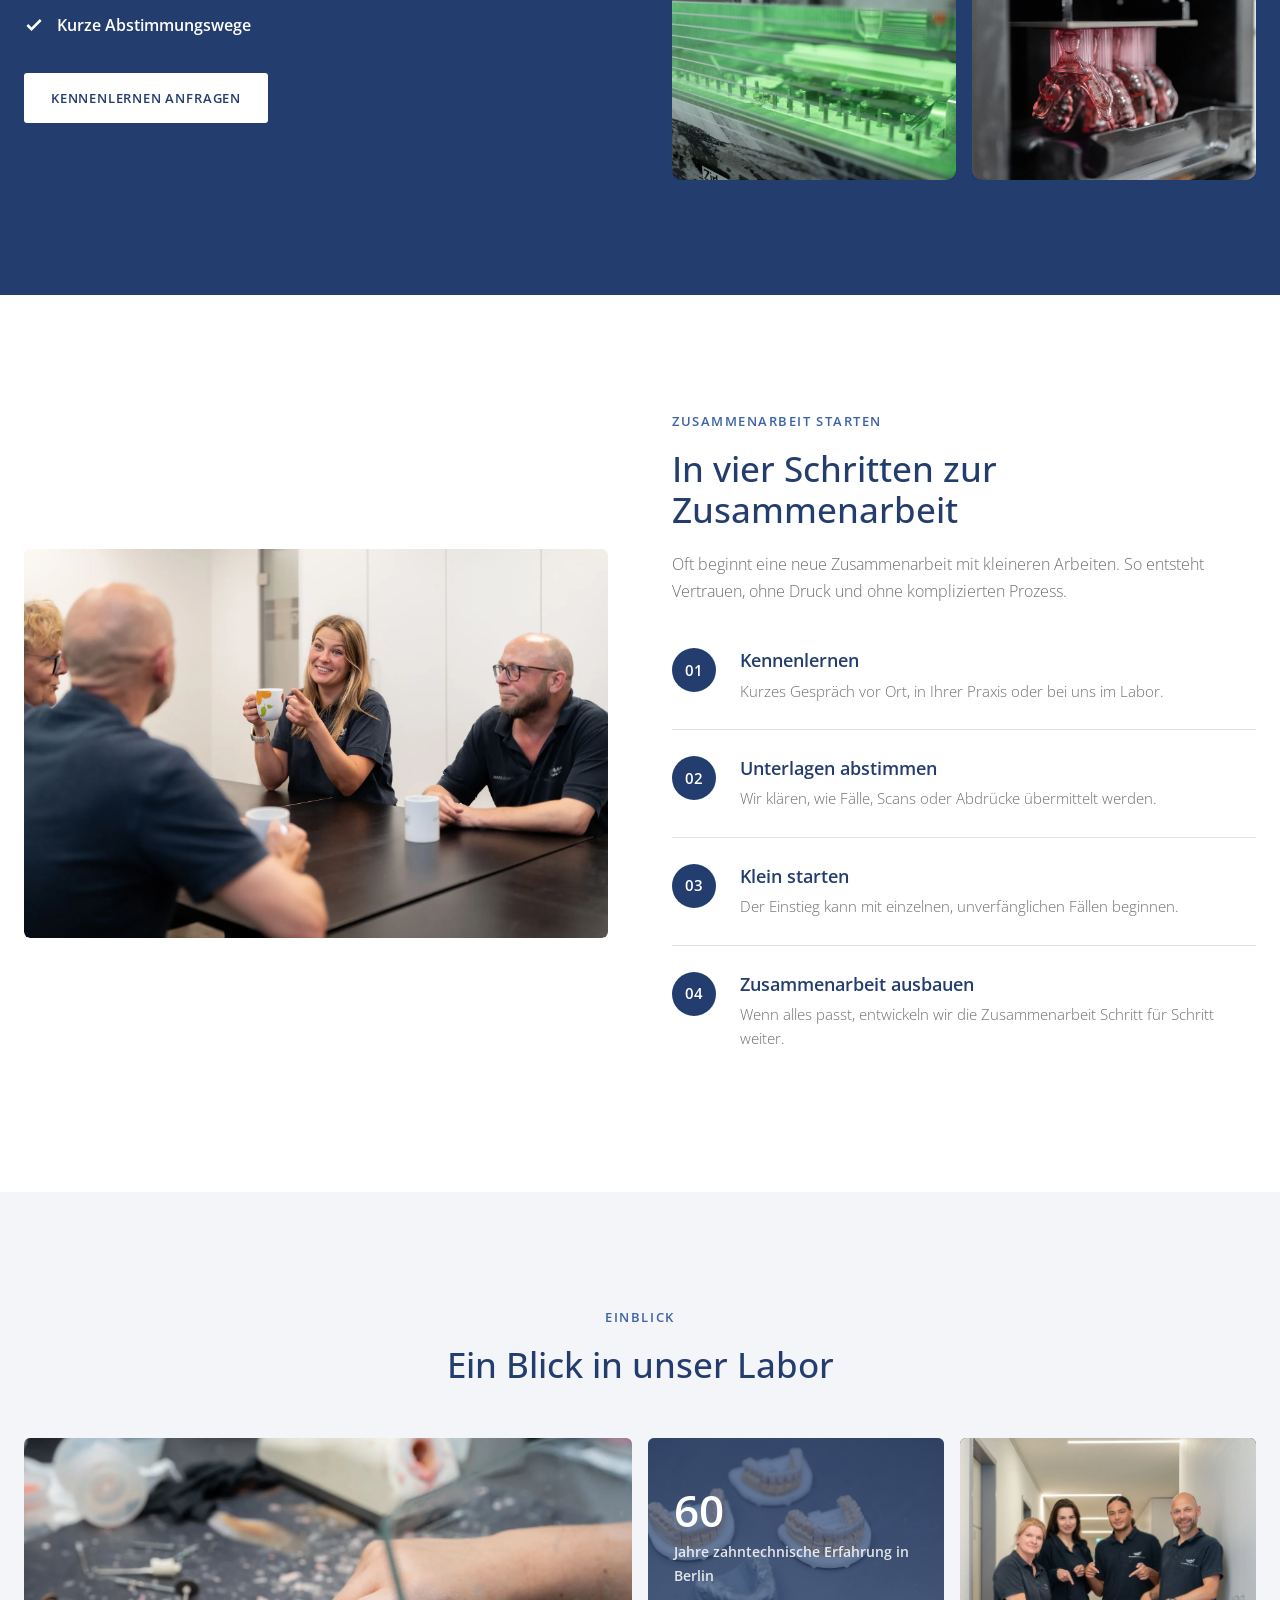
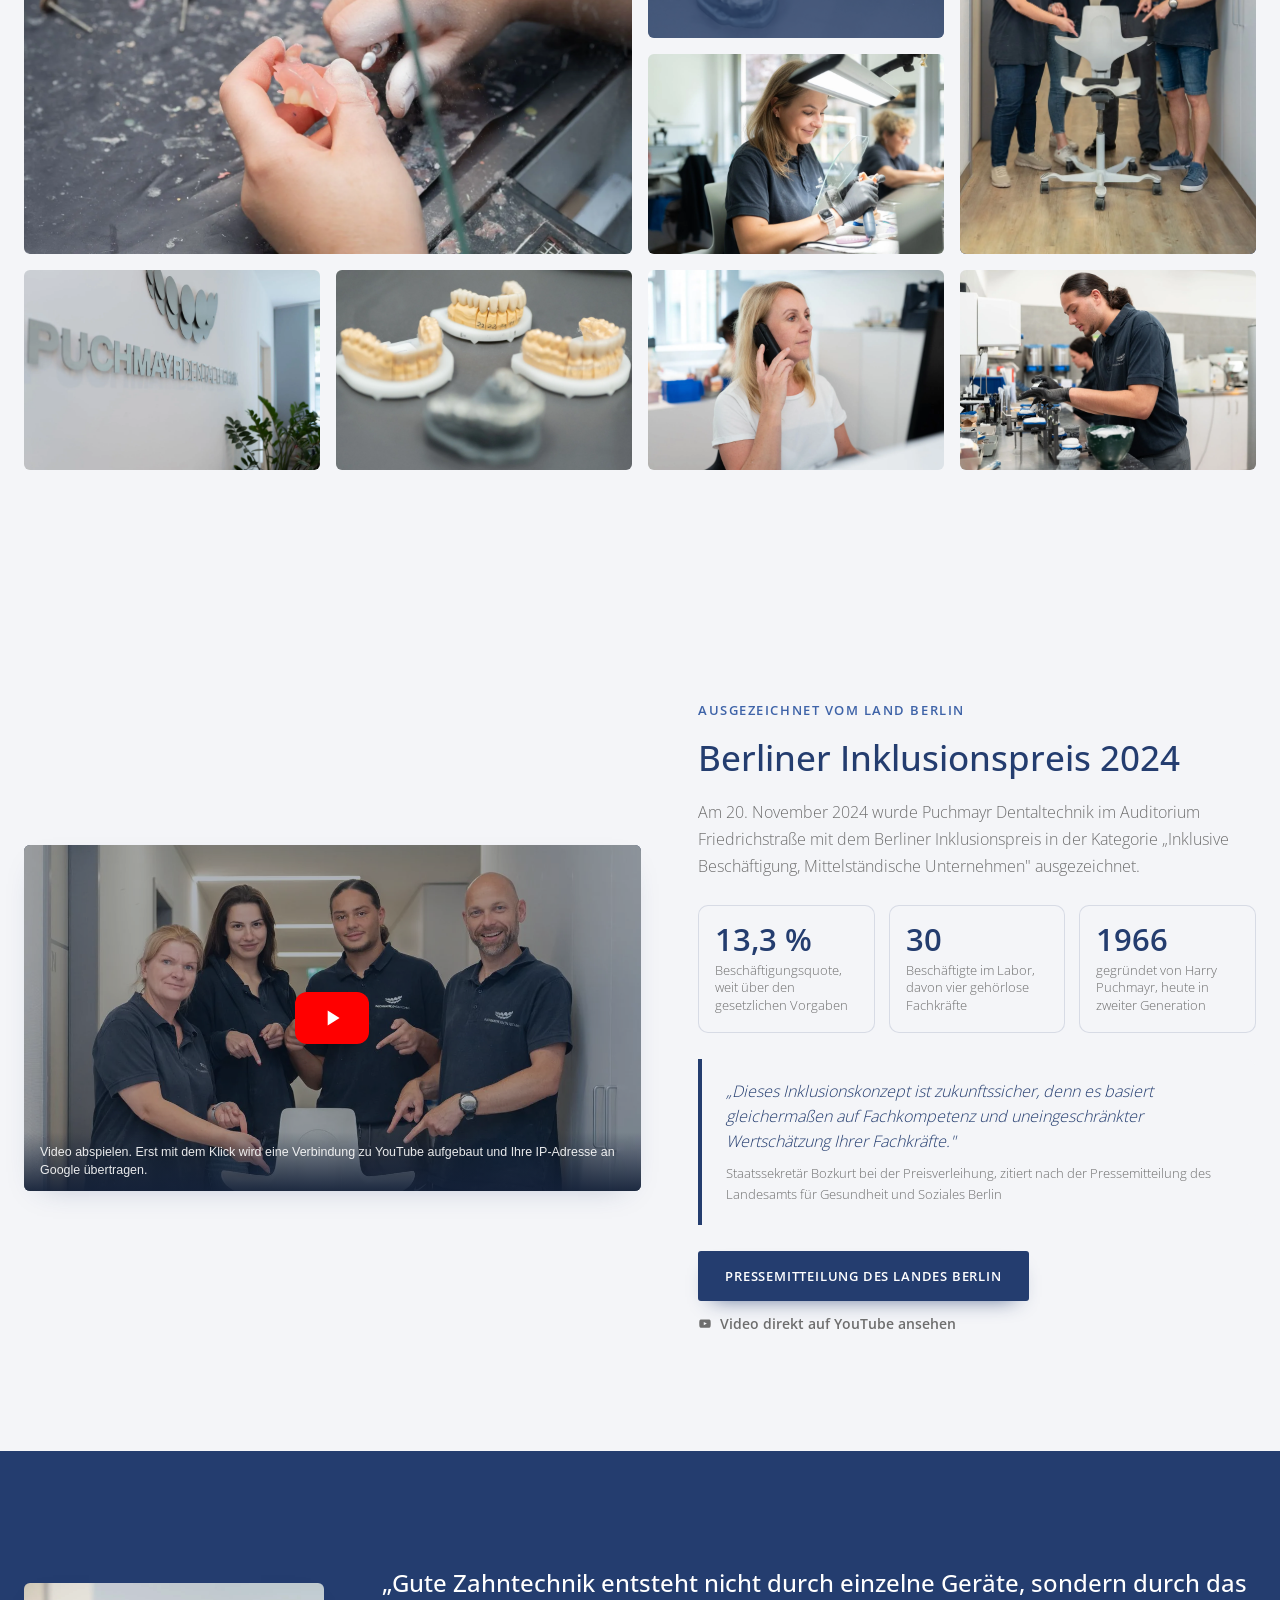
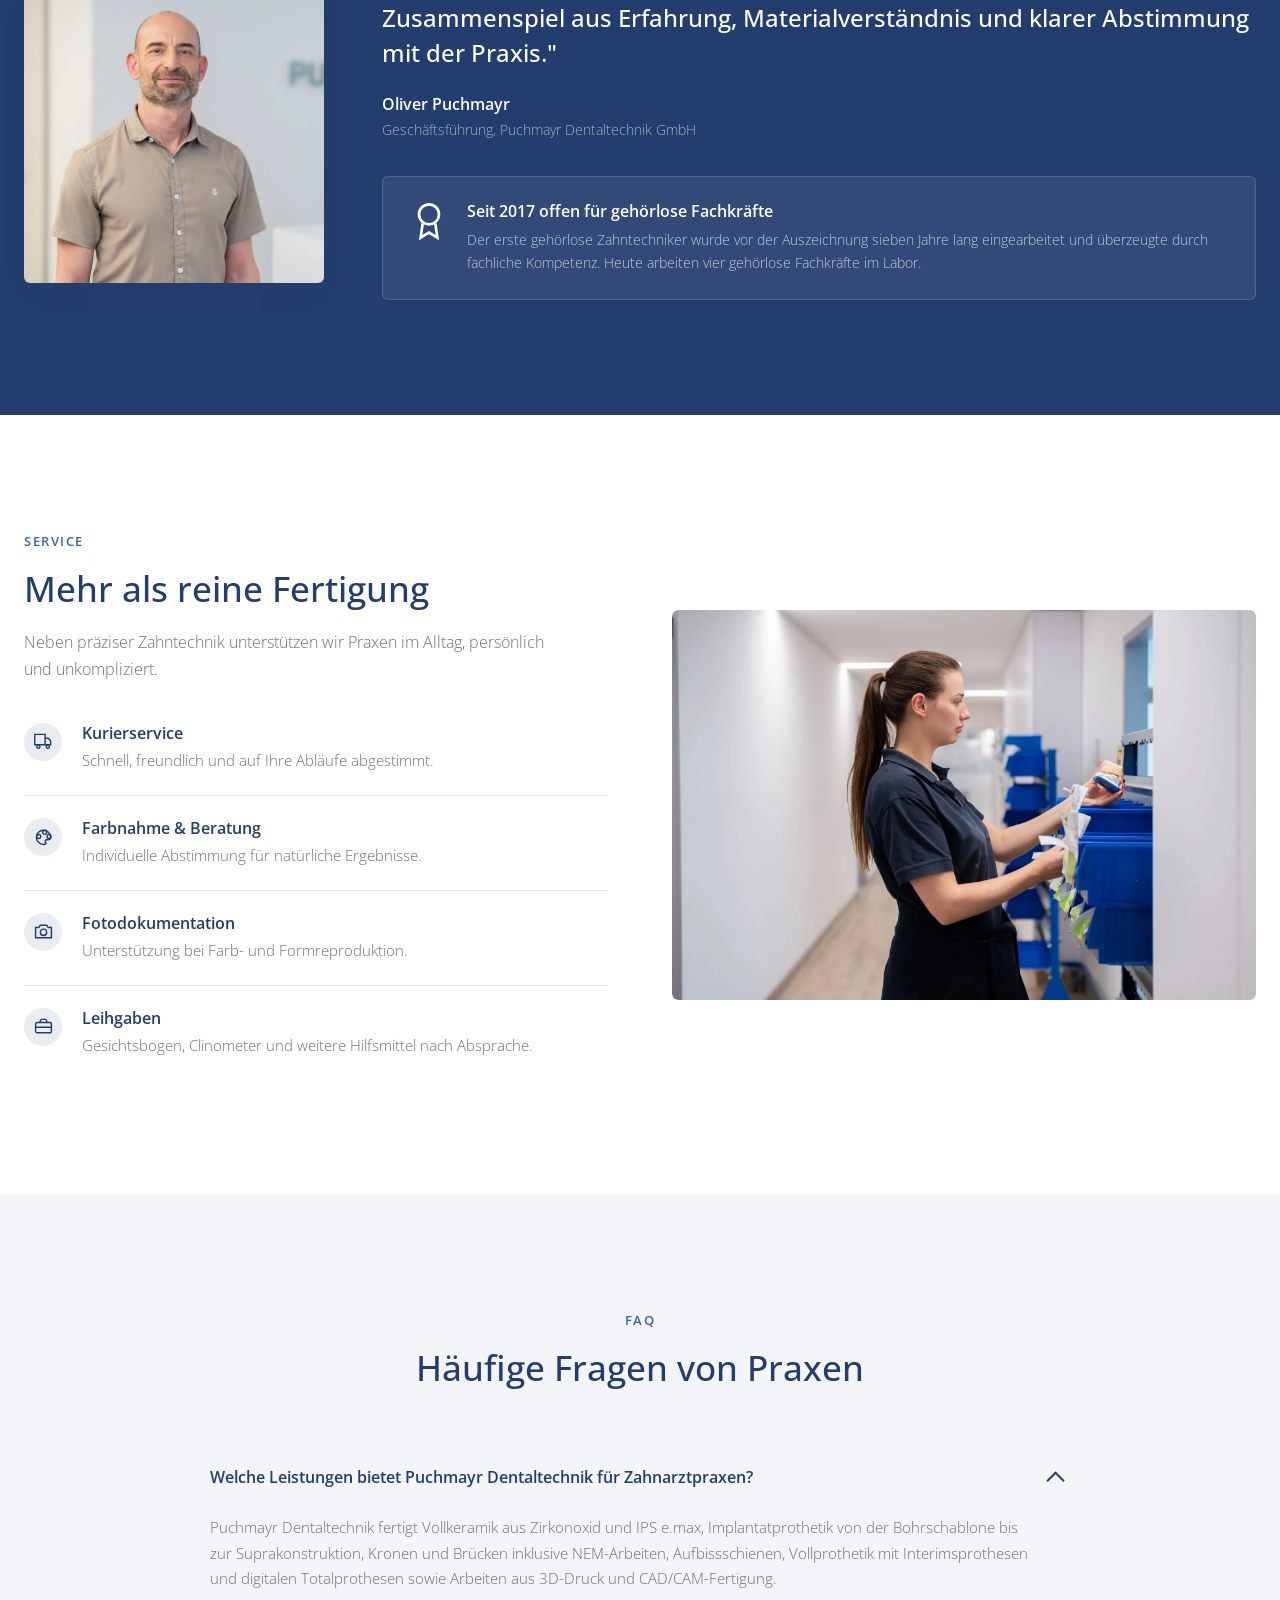
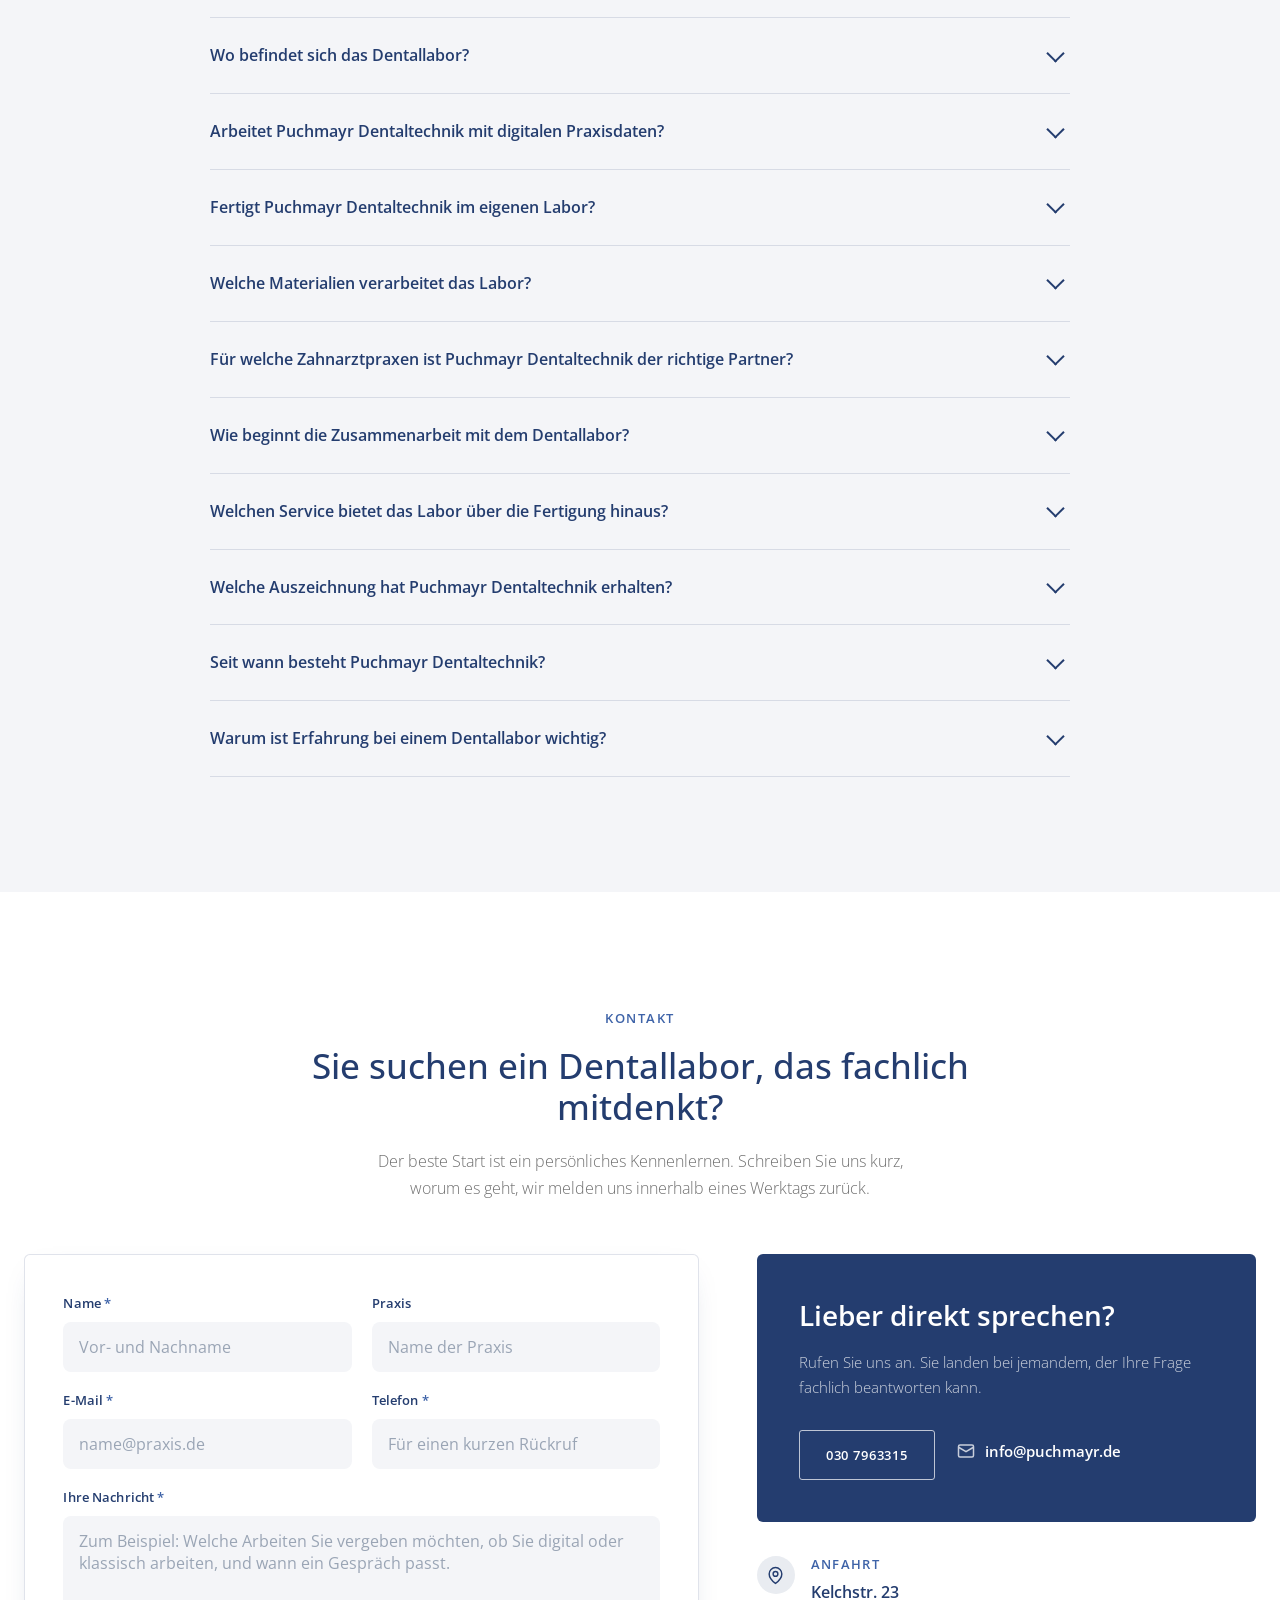
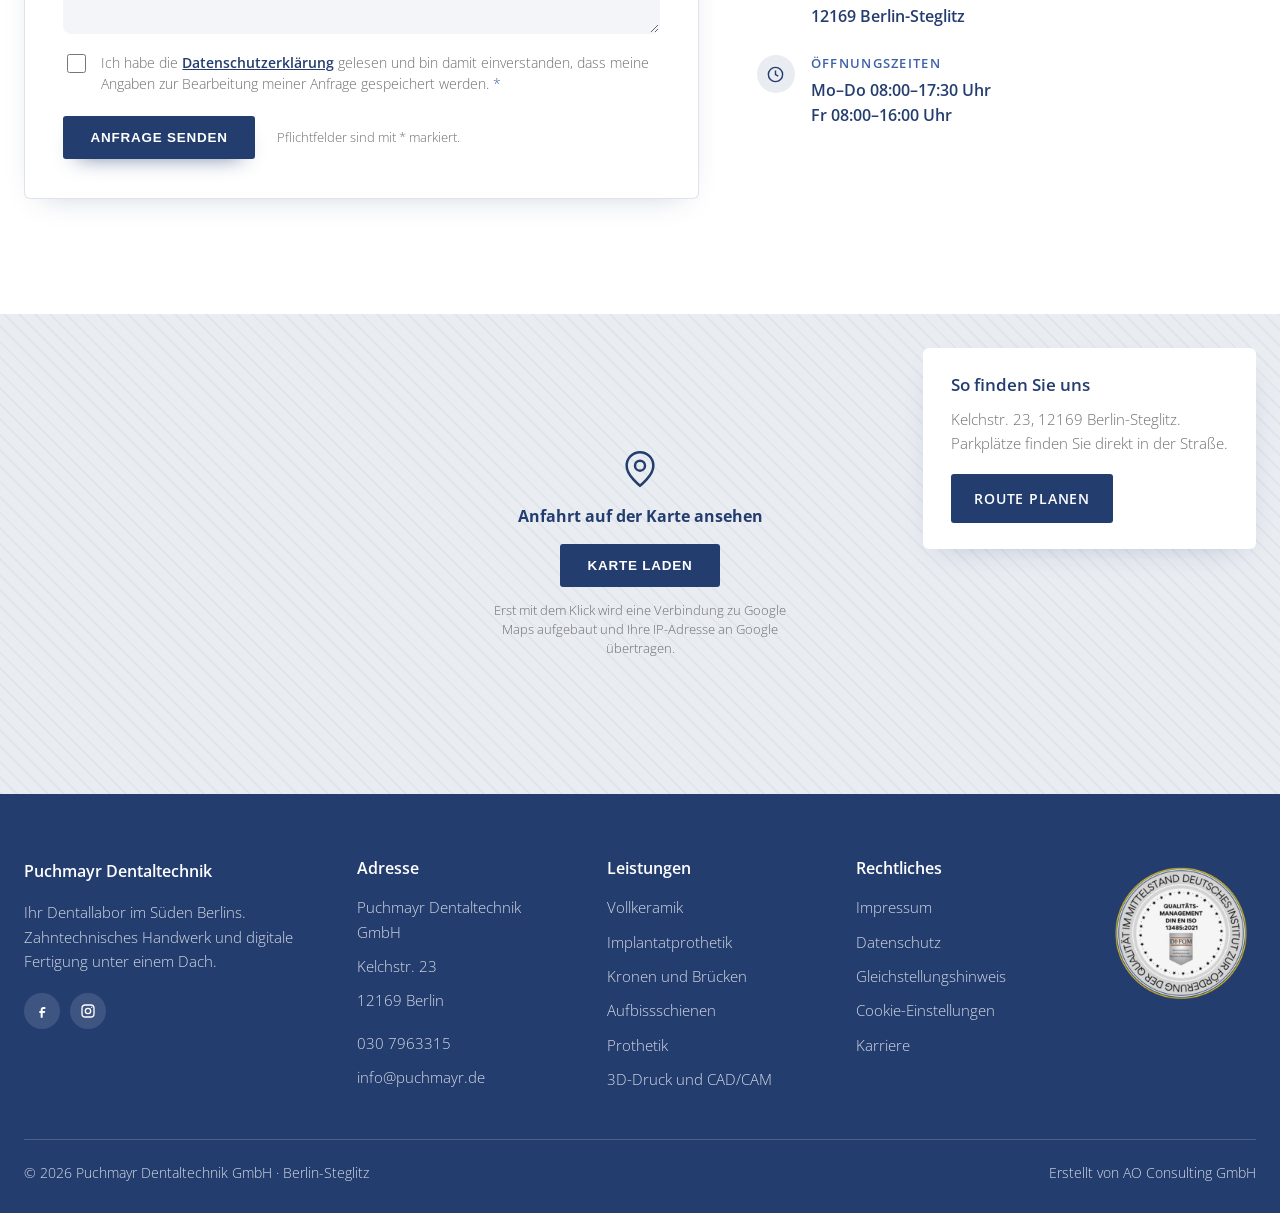
==== commit a523c47e: "CI der alten Seite uebernommen: Fliesstext Open Sans Light, Grau der alten Seite, Menue in Navy; Inh" ====
--- a/website/index.html
+++ b/website/index.html
@@ -1026,6 +1026,9 @@
           <li><a href="https://puchmayr-karriere.de/" target="_blank" rel="noopener">Karriere</a></li>
         </ul>
       </div>
+      <div class="foot__siegel">
+        <picture><source srcset="img/qm-siegel-din-en-iso-13485-dentallabor-berlin.webp" type="image/webp"><img src="img/qm-siegel-din-en-iso-13485-dentallabor-berlin.png" alt="Siegel: Qualitätsmanagement nach DIN EN ISO 13485:2021, Deutsches Institut zur Förderung der Qualität im Mittelstand" width="200" height="200" loading="lazy" decoding="async"></picture>
+      </div>
     </div>
     <div class="foot__bar">
       <span>© 2026 Puchmayr Dentaltechnik GmbH · Berlin-Steglitz</span>
--- a/website/assets/schrift.css
+++ b/website/assets/schrift.css
@@ -80,3 +80,21 @@
   src:url('../fonts/open-sans-latin-ext-700-normal.woff2') format('woff2');
   unicode-range:U+0100-02BA,U+02BD-02C5,U+02C7-02CC,U+02CE-02D7,U+02DD-02FF,U+0304,U+0308,U+0329,U+1D00-1DBF,U+1E00-1E9F,U+1EF2-1EFF,U+2020,U+20A0-20AB,U+20AD-20C0,U+2113,U+2C60-2C7F,U+A720-A7FF;
 }
+
+/* Schnitt 300: Fließtext wie auf der alten Seite (Open Sans Light) */
+@font-face{
+  font-family:'Open Sans';
+  font-style:normal;
+  font-weight:300;
+  font-display:swap;
+  src:url('../fonts/open-sans-latin-300-normal.woff2') format('woff2');
+  unicode-range:U+0000-00FF,U+0131,U+0152-0153,U+02BB-02BC,U+02C6,U+02DA,U+02DC,U+0304,U+0308,U+0329,U+2000-206F,U+20AC,U+2122,U+2191,U+2193,U+2212,U+2215,U+FEFF,U+FFFD;
+}
+@font-face{
+  font-family:'Open Sans';
+  font-style:normal;
+  font-weight:300;
+  font-display:swap;
+  src:url('../fonts/open-sans-latin-ext-300-normal.woff2') format('woff2');
+  unicode-range:U+0100-02BA,U+02BD-02C5,U+02C7-02CC,U+02CE-02D7,U+02DD-02FF,U+0304,U+0308,U+0329,U+1D00-1DBF,U+1E00-1E9F,U+1EF2-1EFF,U+2020,U+20A0-20AB,U+20AD-20C0,U+2113,U+2C60-2C7F,U+A720-A7FF;
+}
--- a/website/assets/stil.css
+++ b/website/assets/stil.css
@@ -17,12 +17,12 @@
   --mist:#E9ECF1;        /* helles Grau, wie der Seitenhintergrund der alten Seite */
   --mist-2:#F4F5F8;
   --steel:#A9B5CB;
-  --text:#4A5160;
-  --muted:#6B7280;       /* Kontrast auf Weiß 4.8:1 (WCAG AA) */
+  --text:#5A6068;        /* Fließtext, angelehnt an das Grau der alten Seite */
+  --muted:#6E6E6E;       /* das Grau der alten Seite, Kontrast auf Weiß 5.0:1 (WCAG AA) */
   --white:#fff;
   --line:rgba(36,61,111,.14);
   --shadow:0 10px 30px -18px rgba(36,61,111,.35);
-  --wrap:1220px;
+  --wrap:1320px;       /* etwas breiter als Fassung 1, Wunsch von Ovidiu */
   --r:6px;
   --font:"Open Sans",-apple-system,BlinkMacSystemFont,"Segoe UI",Helvetica,Arial,sans-serif;
 }
@@ -31,7 +31,7 @@
 html{scroll-behavior:smooth}
 body{
   margin:0;font-family:var(--font);color:var(--text);background:var(--white);
-  font-size:1.0625rem;line-height:1.65;-webkit-font-smoothing:antialiased;overflow-x:hidden;
+  font-size:1.0625rem;font-weight:300;line-height:1.65;-webkit-font-smoothing:antialiased;overflow-x:hidden;
 }
 /* height:auto ist Pflicht, sobald die Bilder width/height-Attribute tragen.
    Ohne das gewinnt das Attribut und die Bilder werden 1200px hoch. */
@@ -43,7 +43,8 @@
 
 /* ---------- Typo ---------- */
 h1,h2,h3,h4{font-weight:500;color:var(--navy);letter-spacing:0;line-height:1.2;margin:0}
-h1{font-size:clamp(2.2rem,4.4vw,3.5rem);line-height:1.15}
+h1{font-size:clamp(2.2rem,4.4vw,3.5rem);line-height:1.15;letter-spacing:.02em}
+b,strong{font-weight:600}
 h2{font-size:clamp(1.7rem,2.7vw,2.25rem)}
 h3{font-size:clamp(1.1rem,1.4vw,1.25rem);font-weight:600;line-height:1.35}
 p{margin:0 0 1.1em}
@@ -99,7 +100,7 @@
 .nav{
   display:flex;align-items:center;justify-content:space-between;
   gap:clamp(18px,2vw,40px);flex-wrap:nowrap;
-  width:min(100% - 40px,1440px);margin-inline:auto;
+  width:min(100% - 40px,1500px);margin-inline:auto;
 }
 .nav__logo{flex:0 0 auto}
 .nav__logo img{height:78px;width:auto;transition:height .3s ease}
@@ -121,8 +122,8 @@
 }
 .nav__links li{flex:0 0 auto}
 .nav__links a{
-  position:relative;text-decoration:none;font-size:.95rem;font-weight:400;
-  letter-spacing:0;color:#333;padding-bottom:6px;
+  position:relative;text-decoration:none;font-size:1rem;font-weight:300;
+  letter-spacing:0;color:var(--navy);padding-bottom:6px;
   white-space:nowrap;display:inline-block;
   transition:color .2s ease;
 }
@@ -132,9 +133,9 @@
   background:var(--navy);transform:scaleX(0);transform-origin:left center;
   transition:transform .24s cubic-bezier(.4,0,.2,1);
 }
-.nav__links a:hover{color:var(--navy)}
+.nav__links a:hover{color:var(--blue)}
 .nav__links a:hover::after,.nav__links a:focus-visible::after{transform:scaleX(1)}
-header.solid .nav__links a{color:#333}
+header.solid .nav__links a{color:var(--navy)}
 .nav__cta{padding:10px 18px;font-size:.78rem;white-space:nowrap;flex:0 0 auto}
 .nav__burger{display:none;background:none;border:0;cursor:pointer;padding:8px}
 .nav__burger span{display:block;width:24px;height:2px;background:var(--navy);margin:5px 0;transition:background .3s}
@@ -328,8 +329,9 @@
 .contact{display:grid;grid-template-columns:1.15fr .85fr;gap:clamp(36px,4.5vw,60px);align-items:start}
 .contact__box{background:var(--navy);color:#fff;border-radius:var(--r);padding:clamp(32px,3.5vw,42px)}
 .contact__box h2{color:#fff;margin-bottom:16px;font-size:clamp(1.5rem,2.2vw,1.85rem)}
-.contact__box .btn--primary{background:#fff;color:var(--navy)}
-.contact__box .btn--primary:hover{background:var(--blue-soft);color:var(--navy)}
+/* Knöpfe auf dunkelblauem Grund: weiß mit blauer Schrift, sonst sind sie unsichtbar */
+.contact__box .btn--primary,.dark .btn--primary,.ctaband .btn--primary{background:#fff;color:var(--navy);box-shadow:none}
+.contact__box .btn--primary:hover,.dark .btn--primary:hover,.ctaband .btn--primary:hover{background:var(--blue-soft);color:var(--navy)}
 .contact__box p{color:rgba(255,255,255,.78);font-size:.96rem}
 .contact__box .btn{margin-top:8px}
 .info{display:grid;gap:26px}
@@ -437,7 +439,10 @@
 /* ---------- Footer ---------- */
 /* Fußzeile im Blau der alten Seite */
 body > footer{background:var(--navy);color:rgba(255,255,255,.82);padding:64px 0 28px;font-size:.92rem}
-.foot{display:grid;grid-template-columns:1.4fr 1fr 1fr 1fr;gap:40px}
+.foot{display:grid;grid-template-columns:1.4fr 1fr 1fr 1fr auto;gap:40px;align-items:start}
+/* QM-Siegel wie in der Fußzeile der alten Seite */
+.foot__siegel img{width:150px;height:150px}
+.foot__siegel picture{display:block;width:150px}
 body > footer h3{color:#fff;font-size:1rem;letter-spacing:0;text-transform:none;margin-bottom:16px;font-weight:600}
 body > footer ul{list-style:none;margin:0;padding:0;display:grid;gap:10px}
 body > footer a{text-decoration:none;transition:color .2s ease}
@@ -481,6 +486,7 @@
   .b-lg{grid-column:span 2;grid-row:span 2}
   .b-team{grid-row:span 2}
   .foot{grid-template-columns:1fr 1fr}
+  .foot__siegel{grid-column:1 / -1}
 }
 /* Ab hier reicht die Breite fuer acht Punkte nicht mehr, deshalb Burger-Menue.
    Frueher lag die Grenze bei 760px, dort wurde die Navigation gequetscht.
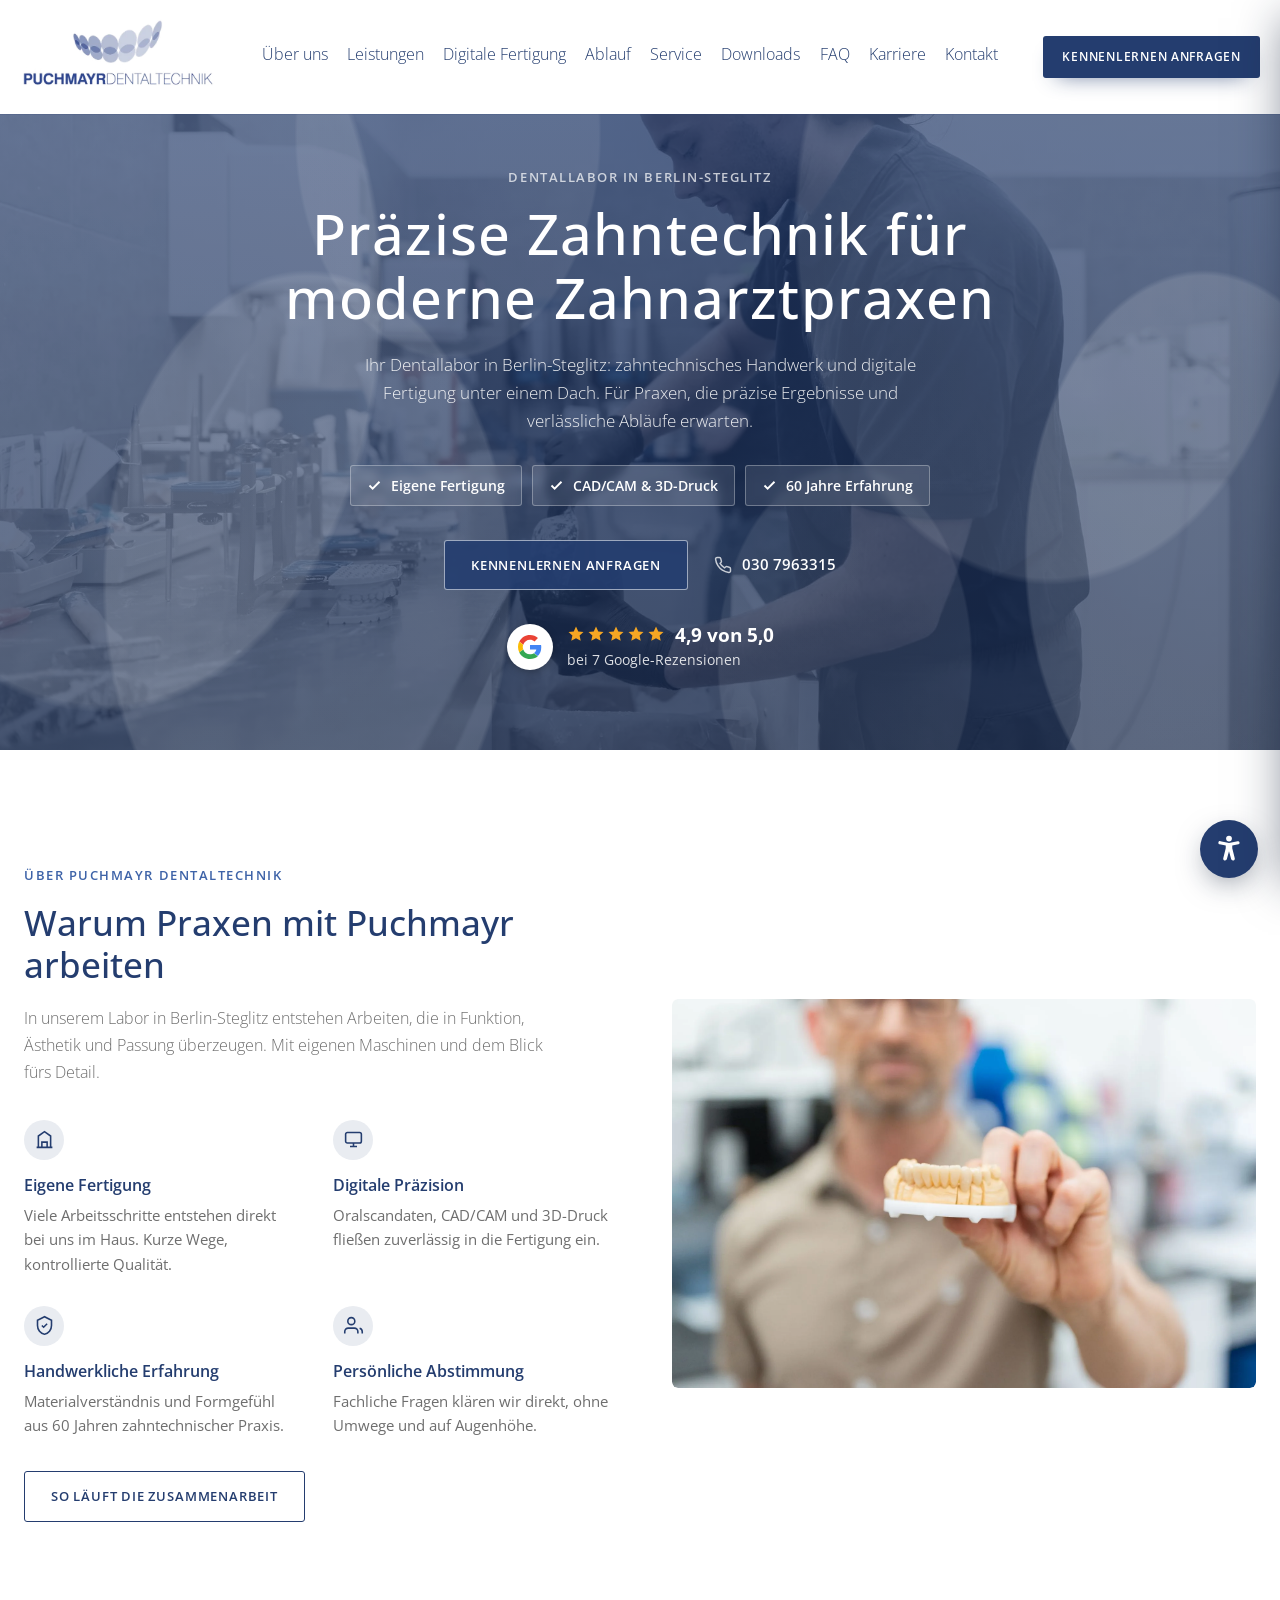
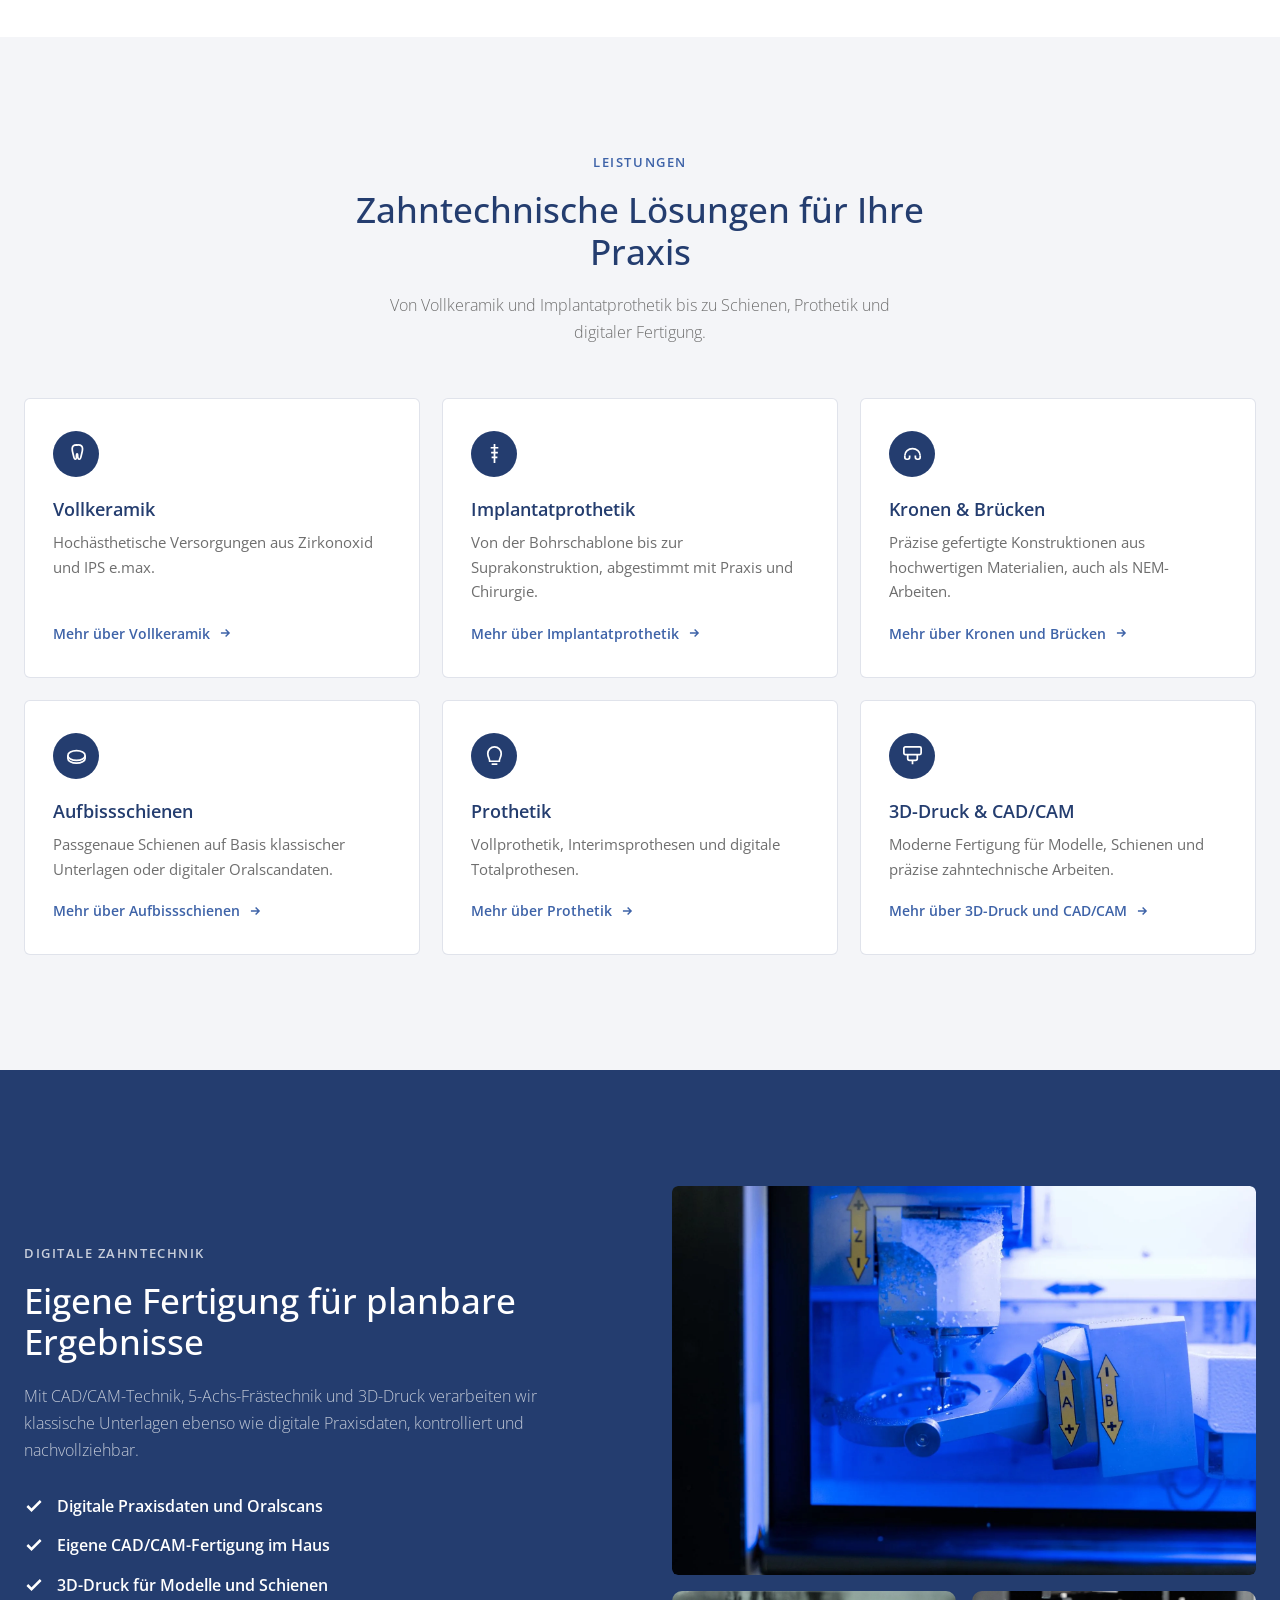
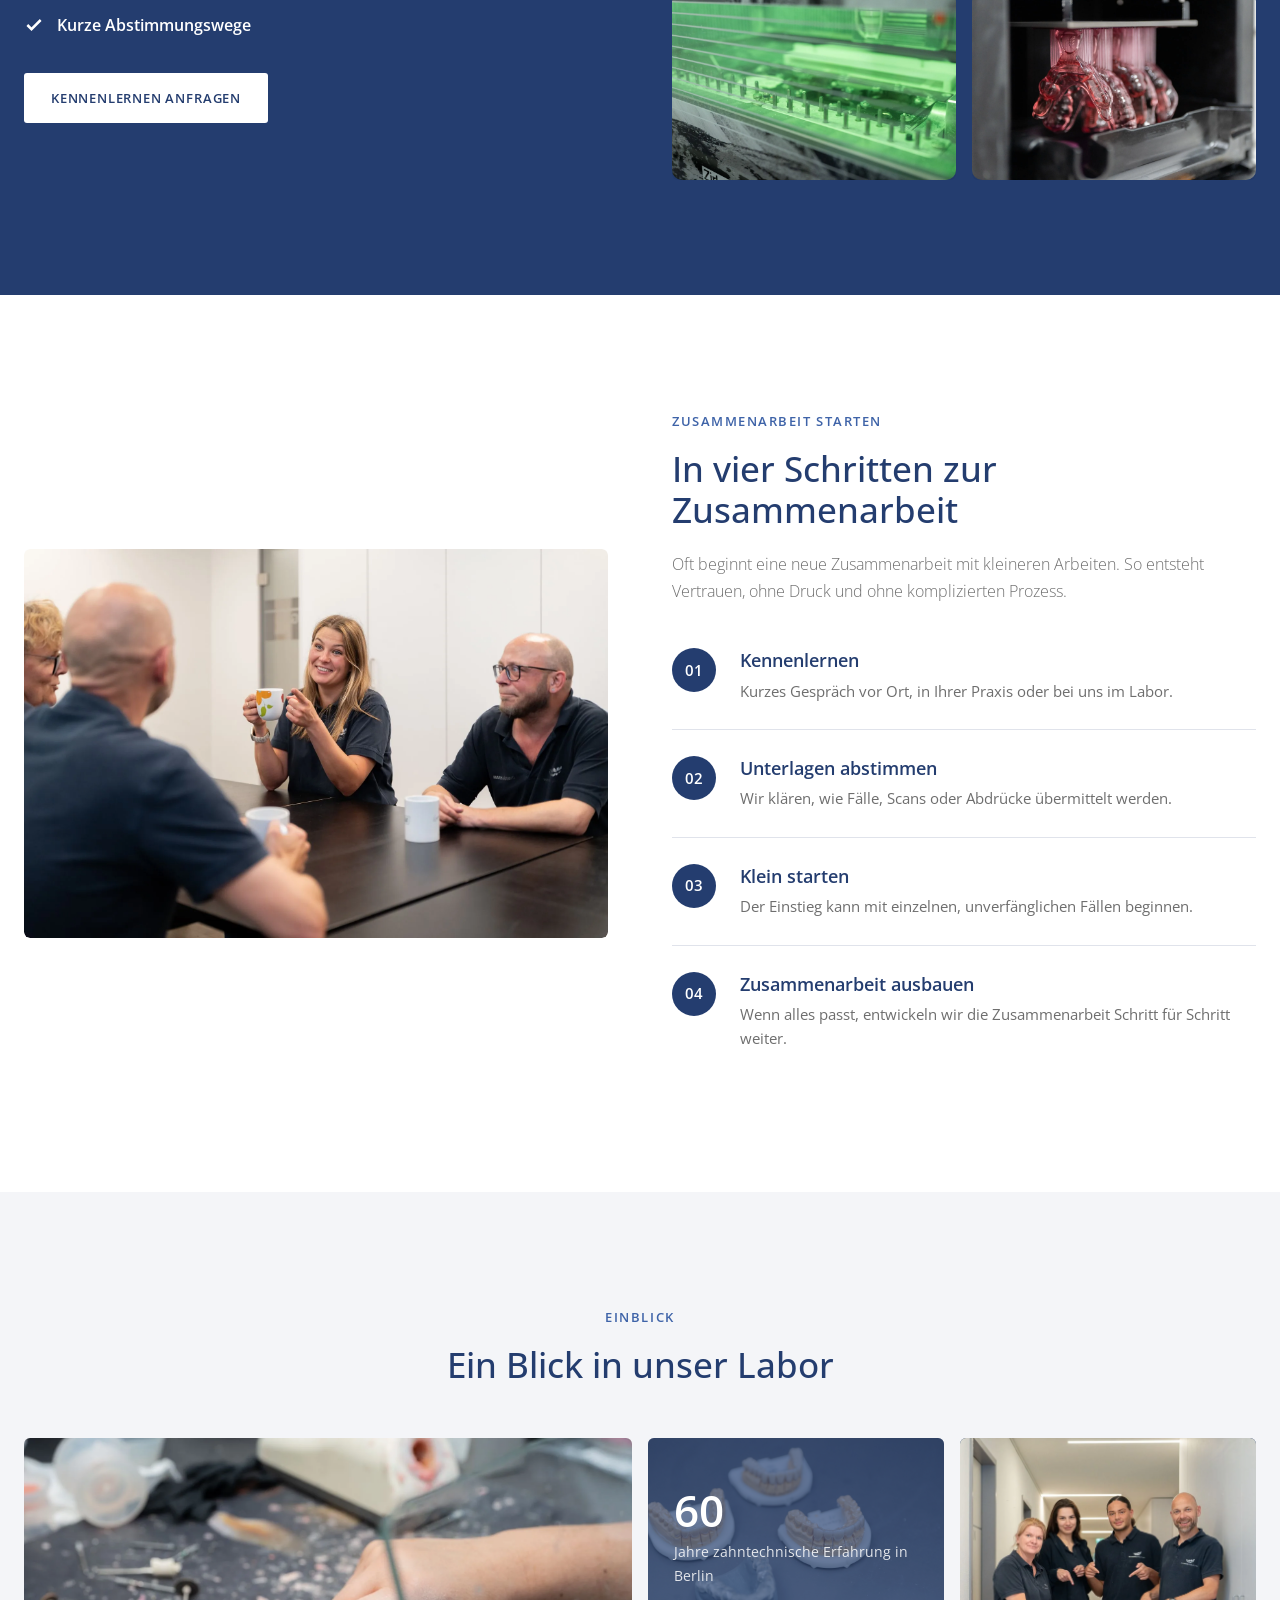
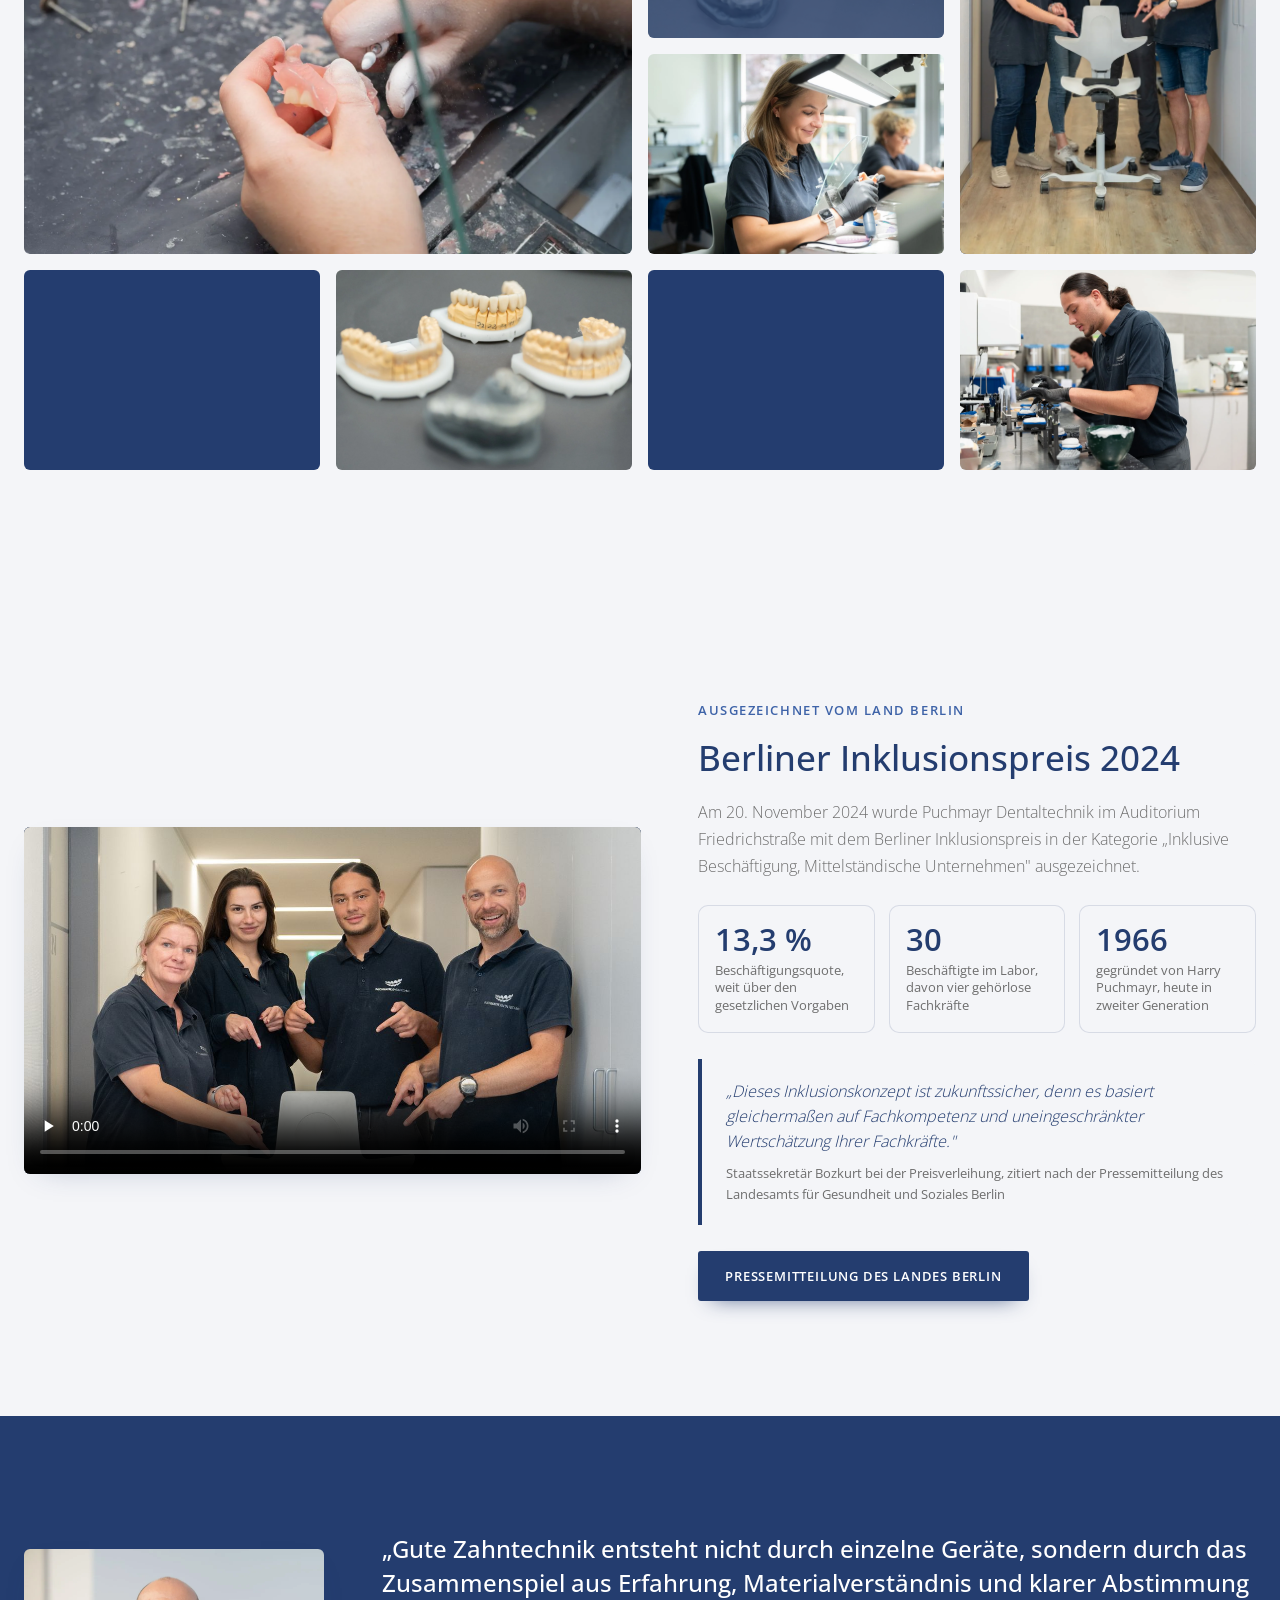
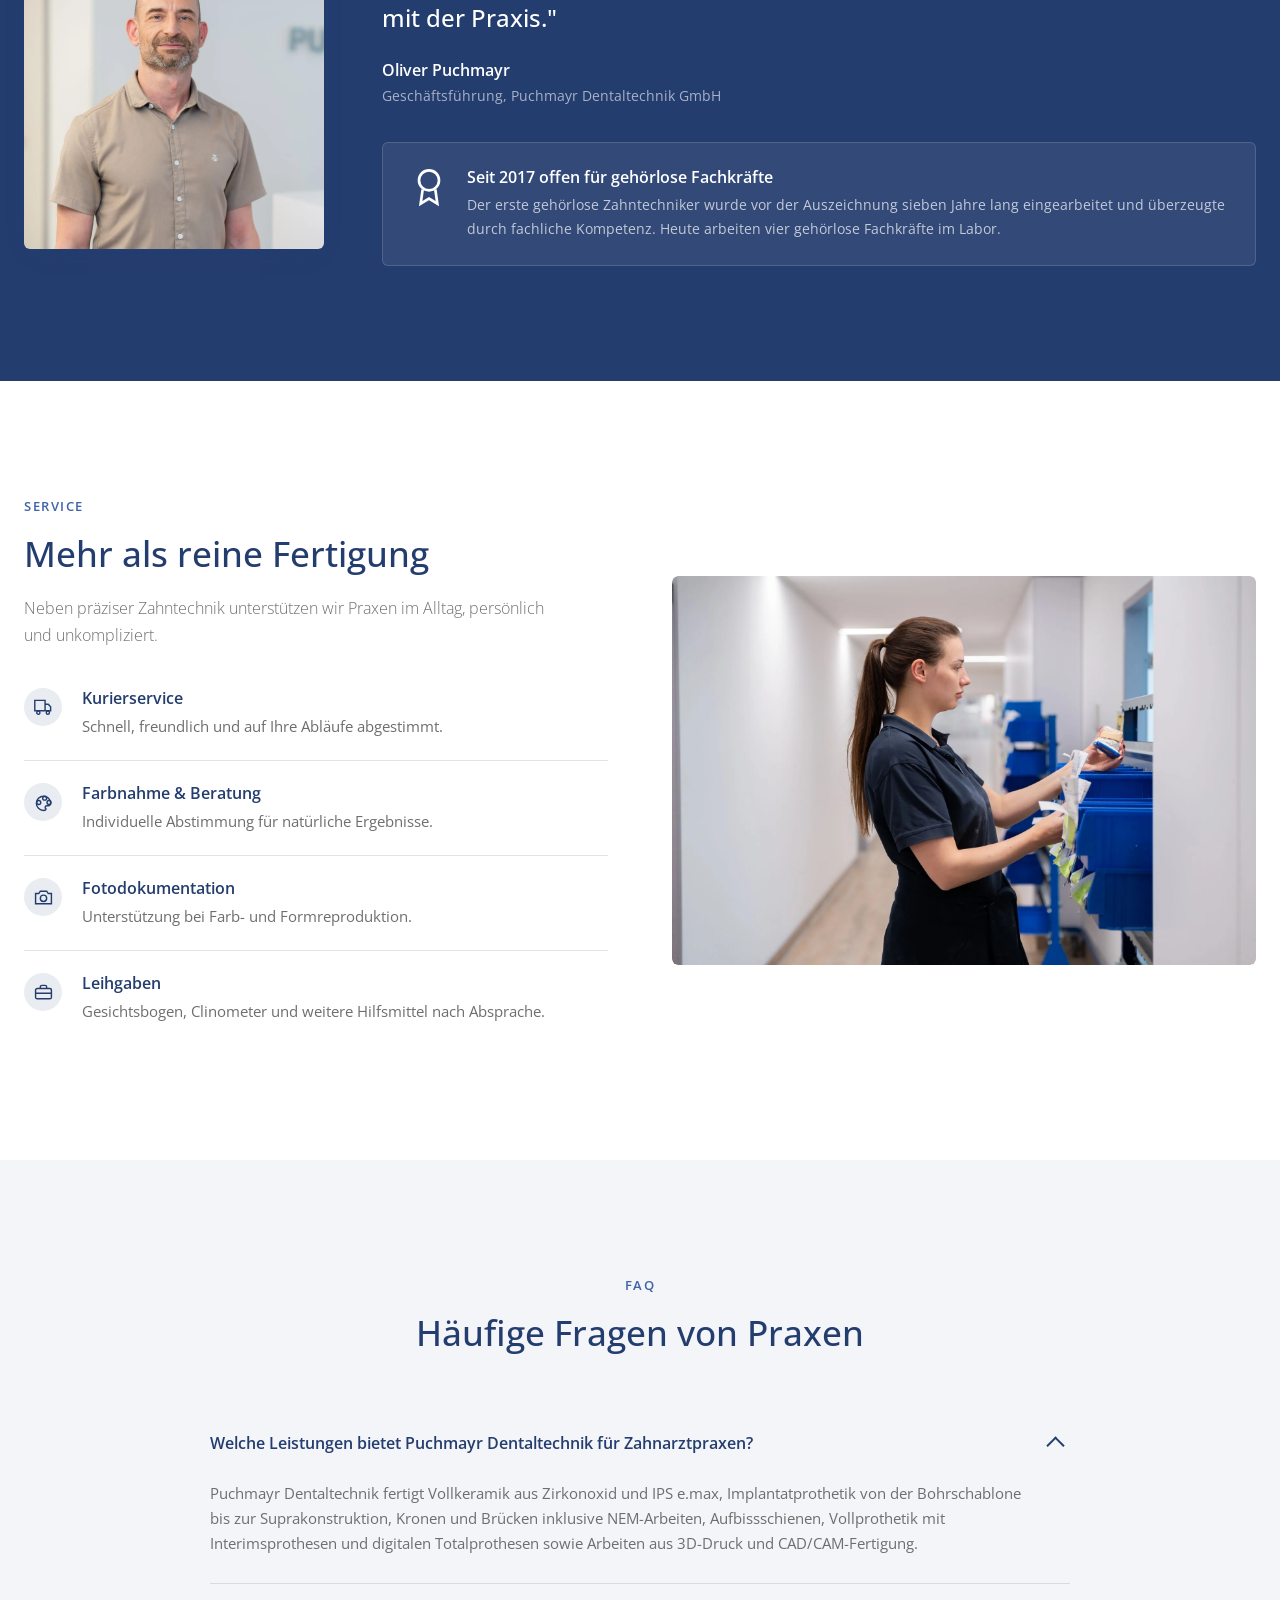
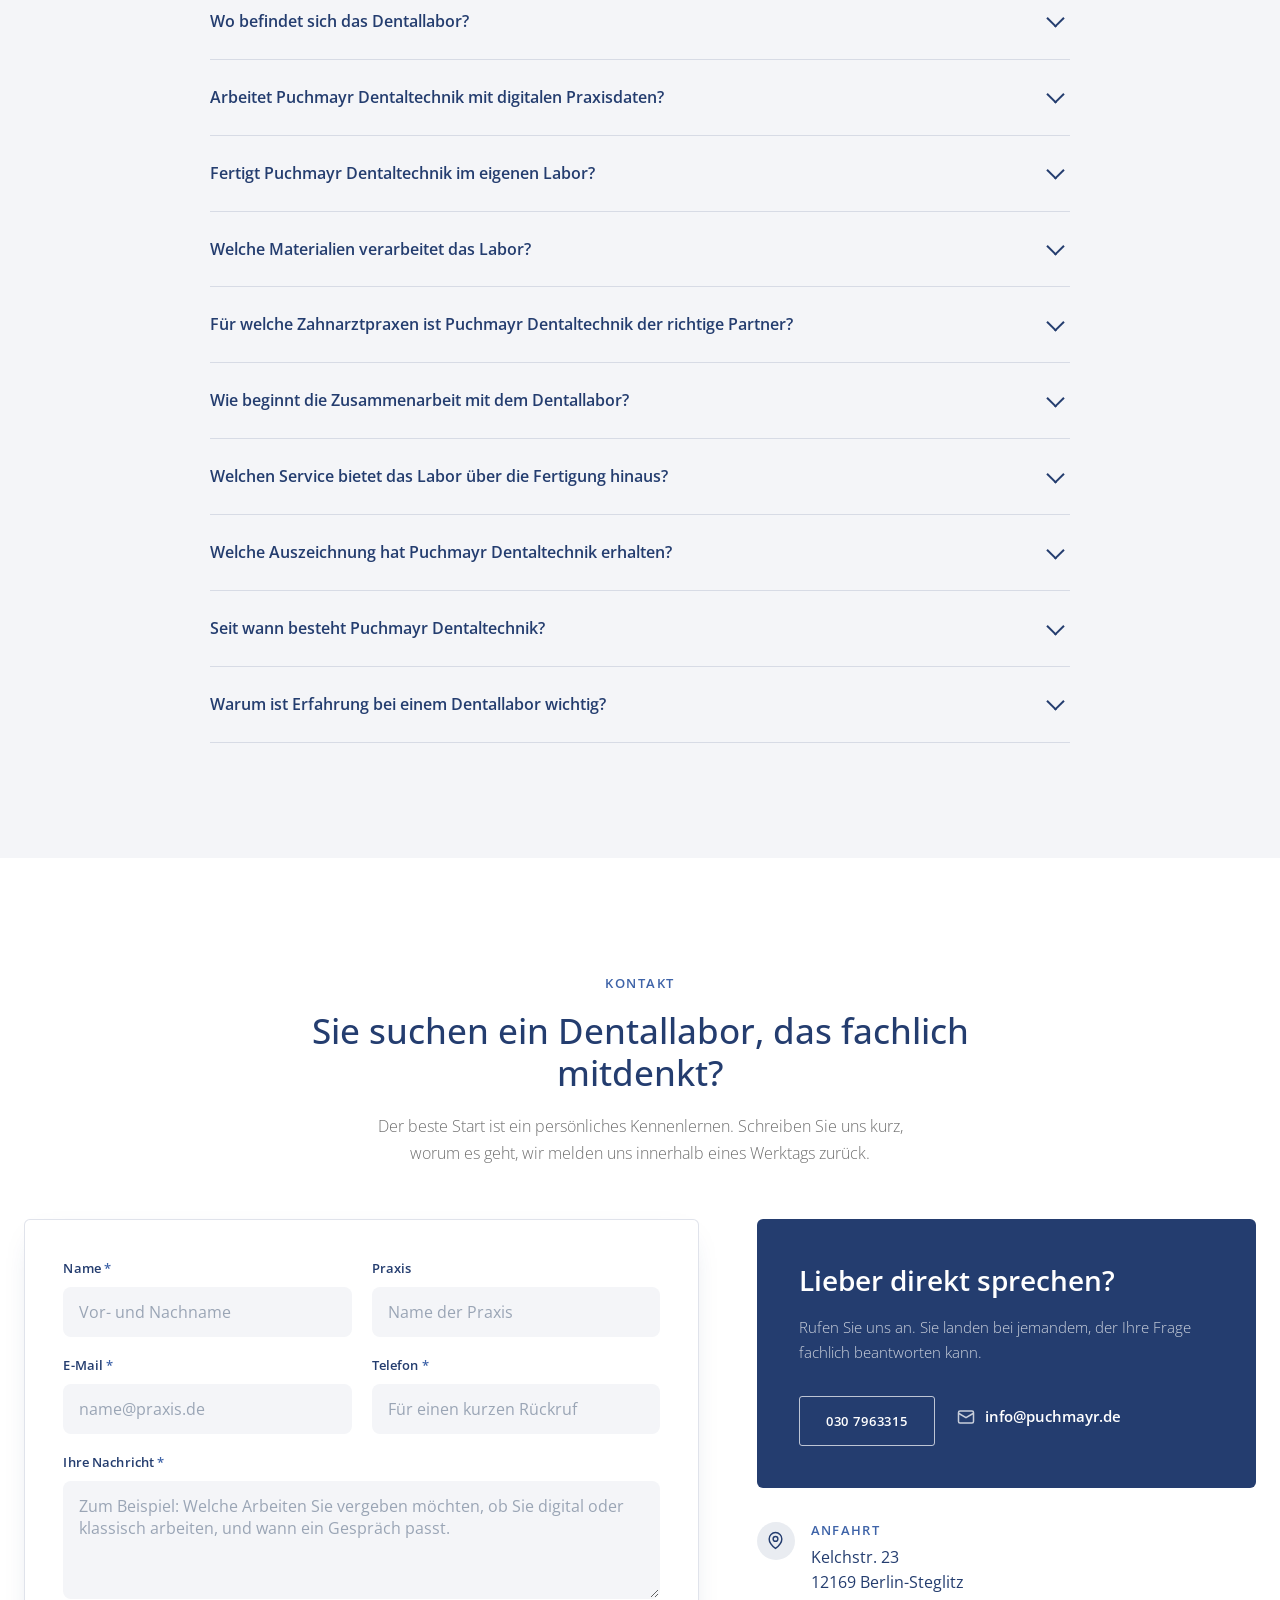
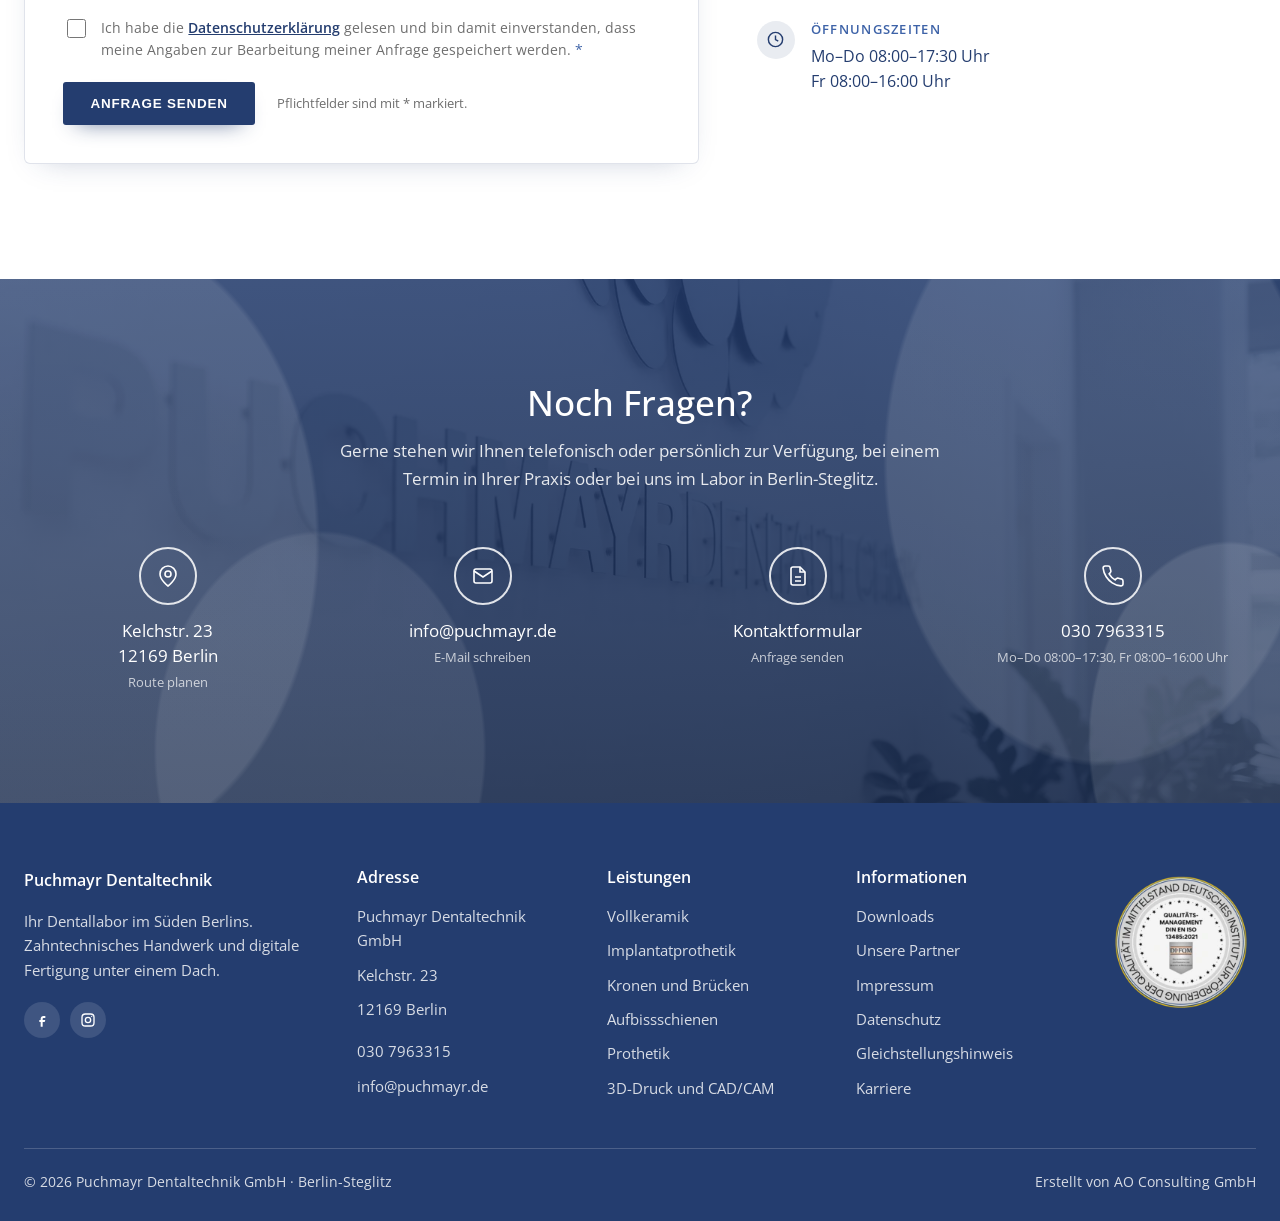
==== commit 4a4565ba: "Fassung 2.1: kein Einwilligungsbanner, Downloads, Partner, Band Noch Fragen - Video zum Inklusionspr" ====
--- a/website/index.html
+++ b/website/index.html
@@ -405,9 +405,8 @@
       "@id": "https://www.puchmayr.de/#video-inklusionspreis",
       "name": "Inklusionspreis Berlin 2024, Puchmayr Dentaltechnik GmbH",
       "description": "Beitrag des Landesamts für Gesundheit und Soziales Berlin zur Verleihung des Berliner Inklusionspreises 2024 an die Puchmayr Dentaltechnik GmbH.",
-      "embedUrl": "https://www.youtube-nocookie.com/embed/io-R9N6DPgo",
-      "url": "https://www.youtube.com/watch?v=io-R9N6DPgo",
-      "thumbnailUrl": "https://i.ytimg.com/vi/io-R9N6DPgo/maxresdefault.jpg",
+      "contentUrl": "https://www.puchmayr.de/video/berliner-inklusionspreis-2024-puchmayr-dentaltechnik.mp4",
+      "thumbnailUrl": "https://www.puchmayr.de/img/team-puchmayr-dentaltechnik-berlin-steglitz.jpg",
       "uploadDate": "2024-11-20",
       "about": {
         "@id": "https://www.puchmayr.de/#organisation"
@@ -440,6 +439,7 @@
       <li><a href="#fertigung">Digitale Fertigung</a></li>
       <li><a href="#ablauf">Ablauf</a></li>
       <li><a href="#service">Service</a></li>
+      <li><a href="downloads.html">Downloads</a></li>
       <li><a href="#faq">FAQ</a></li>
       <li><a href="https://puchmayr-karriere.de/" target="_blank" rel="noopener">Karriere</a></li>
       <li><a href="#kontakt">Kontakt</a></li>
@@ -698,16 +698,20 @@
 <!-- ============ AUSZEICHNUNG: BERLINER INKLUSIONSPREIS 2024 ============
      Belegt durch die Pressemitteilung des Landesamts für Gesundheit und
      Soziales Berlin. Alle Zahlen stammen aus dieser Quelle.
-     Das YouTube-Video lädt erst nach Klick, vorher geht keine Anfrage
-     an Google. ======================================================= -->
+     Das Video liegt auf dem eigenen Server (wie auf der alten Seite),
+     es geht keine Anfrage an YouTube oder Google. ==================== -->
 <section class="sec sec--mist" id="auszeichnung" aria-labelledby="t-preis">
   <div class="wrap preis">
-    <div class="video" id="preisvideo" data-video="io-R9N6DPgo">
-      <picture><source srcset="img/team-puchmayr-dentaltechnik-berlin-steglitz.webp" type="image/webp"><img src="img/team-puchmayr-dentaltechnik-berlin-steglitz.jpg" alt="Das Team von Puchmayr Dentaltechnik in Berlin-Steglitz" width="1200" height="1800" loading="lazy" decoding="async"></picture>
-      <button type="button" class="video__start" aria-label="Video zum Berliner Inklusionspreis 2024 auf YouTube abspielen">
-        <span class="video__play"><svg viewBox="0 0 24 24" fill="currentColor" aria-hidden="true"><path d="M8 5v14l11-7z"/></svg></span>
-        <span class="video__hinweis">Video abspielen. Erst mit dem Klick wird eine Verbindung zu YouTube aufgebaut und Ihre IP-Adresse an Google übertragen.</span>
-      </button>
+    <!-- Video liegt auf dem eigenen Server. Keine Verbindung zu YouTube oder anderen Dritten,
+         deshalb braucht die Seite kein Einwilligungsfenster. Untertitel sind im Video eingebrannt. -->
+    <div class="video" id="preisvideo">
+      <video controls preload="none" playsinline
+             poster="img/team-puchmayr-dentaltechnik-berlin-steglitz.jpg"
+             aria-label="Video zur Verleihung des Berliner Inklusionspreises 2024 an Puchmayr Dentaltechnik, mit Untertiteln">
+        <source src="video/berliner-inklusionspreis-2024-puchmayr-dentaltechnik.mp4" type="video/mp4">
+        Ihr Browser kann dieses Video nicht abspielen.
+        <a href="video/berliner-inklusionspreis-2024-puchmayr-dentaltechnik.mp4">Video herunterladen</a>.
+      </video>
     </div>
 
     <div>
@@ -734,10 +738,6 @@
 
       <div class="preis__quelle">
         <a class="btn btn--primary" href="https://www.berlin.de/lageso/service/pressemitteilungen/2024/pressemitteilung.1504694.php" target="_blank" rel="noopener">Pressemitteilung des Landes Berlin</a>
-        <a class="quellenlink" href="https://www.youtube.com/watch?v=io-R9N6DPgo" target="_blank" rel="noopener">
-          <svg viewBox="0 0 24 24" fill="currentColor" aria-hidden="true"><path d="M21.6 7.2s-.2-1.4-.8-2c-.8-.8-1.7-.8-2.1-.9C16.1 4.1 12 4.1 12 4.1h0s-4.1 0-6.7.2c-.4 0-1.3 0-2.1.9-.6.6-.8 2-.8 2S2.2 8.8 2.2 10.5v1.6c0 1.6.2 3.3.2 3.3s.2 1.4.8 2c.8.8 1.8.8 2.2.9 1.6.1 6.6.2 6.6.2s4.1 0 6.7-.2c.4 0 1.3-.1 2.1-.9.6-.6.8-2 .8-2s.2-1.6.2-3.3v-1.6c0-1.7-.2-3.3-.2-3.3ZM9.9 14V8.4l5.3 2.8L9.9 14Z"/></svg>
-          Video direkt auf YouTube ansehen
-        </a>
       </div>
     </div>
   </div>
@@ -957,27 +957,31 @@
 </section>
 
 <!-- ============ ANFAHRTSKARTE ============ -->
-<section class="mapband" aria-label="Anfahrt zu Puchmayr Dentaltechnik">
-  <!-- Google Maps lädt erst nach Klick. Vorher geht keine Anfrage an Google.
-       Damit deckt sich die Seite mit der Datenschutzerklärung. -->
-  <div class="karte" data-karte="https://www.google.com/maps?q=Kelchstr.+23,+12169+Berlin&amp;z=16&amp;hl=de&amp;output=embed">
-    <div class="karte__platz">
-      <svg viewBox="0 0 24 24" fill="none" stroke="currentColor" stroke-width="1.5" aria-hidden="true"><path d="M20 10c0 6-8 12-8 12s-8-6-8-12a8 8 0 0 1 16 0Z"/><circle cx="12" cy="10" r="3"/></svg>
-      <p class="karte__adresse">Anfahrt auf der Karte ansehen</p>
-      <button type="button" class="btn btn--navy karte__start">Karte laden</button>
-      <p class="karte__hinweis">Erst mit dem Klick wird eine Verbindung zu Google Maps aufgebaut und Ihre IP-Adresse an Google übertragen.</p>
-    </div>
-  </div>
-  <div class="mapcard">
-    <div class="mapcard__inner">
-      <div class="mapcard__box">
-        <h3>So finden Sie uns</h3>
-        <p>Kelchstr. 23, 12169 Berlin-Steglitz.<br>
-           Parkplätze finden Sie direkt in der Straße.</p>
-        <a class="btn btn--navy" target="_blank" rel="noopener"
-           href="https://www.google.com/maps/dir/?api=1&amp;destination=Kelchstr.+23%2C+12169+Berlin">Route planen</a>
-      </div>
-    </div>
+<!-- ============ NOCH FRAGEN? (Element der bisherigen Webseite) ============
+     Blau eingefärbtes Foto mit den hellen Ovalen, vier runde Symbole.
+     Ersetzt die frühere Google-Maps-Karte: der Routenlink öffnet Google Maps
+     erst beim Klick in einem neuen Fenster, vorher geht keine Anfrage an Google. -->
+<section class="fragen" aria-labelledby="t-fragen">
+  <div class="fragen__bg" aria-hidden="true">
+    <picture><source srcset="img/puchmayr-dentaltechnik-empfang-berlin-steglitz.webp" type="image/webp"><img src="img/puchmayr-dentaltechnik-empfang-berlin-steglitz.jpg" alt="" width="1800" height="1200" loading="lazy" decoding="async"></picture>
+  </div>
+  <div class="wrap">
+    <h2 id="t-fragen">Noch Fragen?</h2>
+    <p class="fragen__lead">Gerne stehen wir Ihnen telefonisch oder persönlich zur Verfügung, bei einem Termin in Ihrer Praxis oder bei uns im Labor in Berlin-Steglitz.</p>
+    <ul class="fragen__liste">
+      <li><a href="https://www.google.com/maps/dir/?api=1&amp;destination=Kelchstr.+23%2C+12169+Berlin" target="_blank" rel="noopener" aria-label="Route zur Kelchstr. 23, 12169 Berlin planen (öffnet Google Maps in einem neuen Fenster)">
+        <span class="fragen__ico"><svg viewBox="0 0 24 24" fill="none" stroke="currentColor" stroke-width="1.6" aria-hidden="true"><path d="M20 10c0 6-8 12-8 12s-8-6-8-12a8 8 0 0 1 16 0Z"/><circle cx="12" cy="10" r="3"/></svg></span>
+        <span>Kelchstr. 23<br>12169 Berlin<small>Route planen</small></span></a></li>
+      <li><a href="mailto:info@puchmayr.de">
+        <span class="fragen__ico"><svg viewBox="0 0 24 24" fill="none" stroke="currentColor" stroke-width="1.6" aria-hidden="true"><rect x="3" y="5" width="18" height="14" rx="2"/><path d="m3 7 9 6 9-6"/></svg></span>
+        <span>info@puchmayr.de<small>E-Mail schreiben</small></span></a></li>
+      <li><a href="#kontakt">
+        <span class="fragen__ico"><svg viewBox="0 0 24 24" fill="none" stroke="currentColor" stroke-width="1.6" aria-hidden="true"><path d="M14 3H7a2 2 0 0 0-2 2v14a2 2 0 0 0 2 2h10a2 2 0 0 0 2-2V8Z"/><path d="M14 3v5h5M9 13h6M9 17h6"/></svg></span>
+        <span>Kontaktformular<small>Anfrage senden</small></span></a></li>
+      <li><a href="tel:+49307963315">
+        <span class="fragen__ico"><svg viewBox="0 0 24 24" fill="none" stroke="currentColor" stroke-width="1.6" aria-hidden="true"><path d="M22 16.9v3a2 2 0 0 1-2.2 2 19.8 19.8 0 0 1-8.6-3.1 19.5 19.5 0 0 1-6-6A19.8 19.8 0 0 1 2.1 4.2 2 2 0 0 1 4.1 2h3a2 2 0 0 1 2 1.7c.1 1 .4 1.9.7 2.8a2 2 0 0 1-.5 2.1L8.1 9.9a16 16 0 0 0 6 6l1.3-1.2a2 2 0 0 1 2.1-.5c.9.3 1.8.6 2.8.7a2 2 0 0 1 1.7 2Z"/></svg></span>
+        <span>030 7963315<small>Mo–Do 08:00–17:30, Fr 08:00–16:00 Uhr</small></span></a></li>
+    </ul>
   </div>
 </section>
 
@@ -1017,8 +1021,10 @@
         </ul>
       </div>
       <div>
-        <h3>Rechtliches</h3>
+        <h3>Informationen</h3>
         <ul>
+          <li><a href="downloads.html">Downloads</a></li>
+          <li><a href="partner.html">Unsere Partner</a></li>
           <li><a href="impressum.html">Impressum</a></li>
           <li><a href="datenschutz.html">Datenschutz</a></li>
           <li><a href="gleichstellung.html">Gleichstellungshinweis</a></li>
--- a/website/assets/stil.css
+++ b/website/assets/stil.css
@@ -781,3 +781,82 @@
 
 /* Honeypot: fuer Menschen unsichtbar, fuer Bots ein normales Feld */
 .form .hp{position:absolute;left:-9999px;width:1px;height:1px;overflow:hidden}
+
+/* ============================================================
+   NOCH FRAGEN? Band vor der Fußzeile (Element der bisherigen Seite)
+   ============================================================ */
+.fragen{position:relative;isolation:isolate;overflow:hidden;background:var(--navy);color:#fff;text-align:center;padding:clamp(64px,8vw,104px) 0}
+.fragen__bg{position:absolute;inset:0;z-index:-1}
+.fragen__bg picture{height:100%}
+.fragen__bg img{width:100%;height:100%;object-fit:cover;filter:saturate(.3) contrast(1.05)}
+.fragen__bg::after{content:"";position:absolute;inset:0;background:linear-gradient(180deg,rgba(36,61,111,.84),rgba(26,44,79,.88))}
+.fragen__bg::before{
+  content:"";position:absolute;inset:0;z-index:1;pointer-events:none;
+  background:
+    radial-gradient(ellipse 18% 60% at 7% 50%,rgba(255,255,255,.11) 0 98%,transparent 100%),
+    radial-gradient(ellipse 13% 42% at 25% 90%,rgba(255,255,255,.08) 0 98%,transparent 100%),
+    radial-gradient(ellipse 17% 58% at 86% 35%,rgba(255,255,255,.1) 0 98%,transparent 100%),
+    radial-gradient(ellipse 11% 38% at 96% 88%,rgba(255,255,255,.11) 0 98%,transparent 100%);
+}
+.fragen h2{color:#fff;margin-bottom:14px}
+.fragen__lead{color:rgba(255,255,255,.88);font-weight:400;max-width:62ch;margin:0 auto 46px}
+.fragen__liste{list-style:none;margin:0;padding:0;display:grid;grid-template-columns:repeat(4,1fr);gap:28px}
+.fragen__liste a{display:flex;flex-direction:column;align-items:center;gap:14px;text-decoration:none;color:#fff;font-weight:400;line-height:1.45;border-radius:var(--r);padding:8px}
+.fragen__liste small{display:block;margin-top:4px;font-size:.84rem;color:rgba(255,255,255,.72)}
+.fragen__ico{width:58px;height:58px;border-radius:50%;border:2px solid rgba(255,255,255,.85);display:grid;place-items:center;transition:background .2s ease,color .2s ease}
+.fragen__ico svg{width:24px;height:24px}
+/* Hover: Kreis füllt sich weiß, Symbol wird blau. Vordergrund im selben Selektor. */
+.fragen__liste a:hover .fragen__ico,.fragen__liste a:focus-visible .fragen__ico{background:#fff;color:var(--navy)}
+.fragen__liste a:focus-visible{outline:3px solid #fff;outline-offset:4px}
+@media (max-width:900px){.fragen__liste{grid-template-columns:1fr 1fr;gap:30px 16px}}
+@media (max-width:420px){.fragen__liste{grid-template-columns:1fr}}
+
+/* Video vom eigenen Server */
+.video video{position:absolute;inset:0;width:100%;height:100%;object-fit:cover;background:var(--navy-ink)}
+
+/* ============================================================
+   LESBARKEIT: kleine Texte im Schnitt 400
+   Open Sans Light (300) ist in großen Absätzen angenehm, unter
+   etwa 15 px wirkt es auf vielen Bildschirmen zu blass.
+   ============================================================ */
+.feature p,.card p,.step p,.svc__item p,.matcard p,.crosslink p,
+.form__hint,.consent,.field input,.field textarea,
+.rating__sub,.quote__who,.preis__zahl span,.preis blockquote footer,
+.crumbs,.award p,.b-kpi .kpi__l,.info p,.summary li,
+body > footer,.foot__bar,.faq details p,.legal dd,
+.download__meta,.partner p{font-weight:400}
+.video video{object-position:center 18%}
+
+/* Nur für Screenreader sichtbar */
+.sr-only{position:absolute;width:1px;height:1px;padding:0;margin:-1px;overflow:hidden;clip:rect(0,0,0,0);white-space:nowrap;border:0}
+
+/* ============================================================
+   DOWNLOADS
+   ============================================================ */
+.downloads{list-style:none;margin:0;padding:0;display:grid;grid-template-columns:repeat(3,1fr);gap:18px}
+.download{
+  display:flex;gap:16px;align-items:flex-start;height:100%;
+  background:#fff;border:1px solid var(--line);border-radius:var(--r);padding:22px 22px;
+  text-decoration:none;color:var(--navy);
+  transition:transform .2s ease,box-shadow .2s ease,border-color .2s ease;
+}
+.download:hover{transform:translateY(-2px);box-shadow:var(--shadow);border-color:var(--blue-soft)}
+.download__ico{width:44px;height:44px;border-radius:50%;background:var(--navy);color:#fff;display:grid;place-items:center;flex:none;transition:background .2s ease}
+.download:hover .download__ico{background:var(--blue);color:#fff}
+.download__ico svg{width:21px;height:21px}
+.download__titel{display:block;font-weight:600;line-height:1.35;margin-bottom:4px}
+.download__meta{display:block;font-size:.85rem;color:var(--muted)}
+
+/* ============================================================
+   PARTNER
+   ============================================================ */
+.partnerliste{list-style:none;margin:0;padding:0;display:grid;grid-template-columns:repeat(3,1fr);gap:22px}
+.partner{background:#fff;border:1px solid var(--line);border-radius:var(--r);padding:30px 28px;display:flex;flex-direction:column}
+.partner h3{margin-bottom:10px}
+.partner p{font-size:.94rem;color:var(--muted);margin:0 0 18px}
+.partner__link{margin-top:auto;display:inline-flex;align-items:center;gap:8px;font-size:.88rem;font-weight:600;color:var(--blue);text-decoration:none}
+.partner__link svg{width:14px;height:14px}
+.partner__link:hover{color:var(--navy);text-decoration:underline}
+
+@media (max-width:1000px){.downloads,.partnerliste{grid-template-columns:1fr 1fr}}
+@media (max-width:640px){.downloads,.partnerliste{grid-template-columns:1fr}}
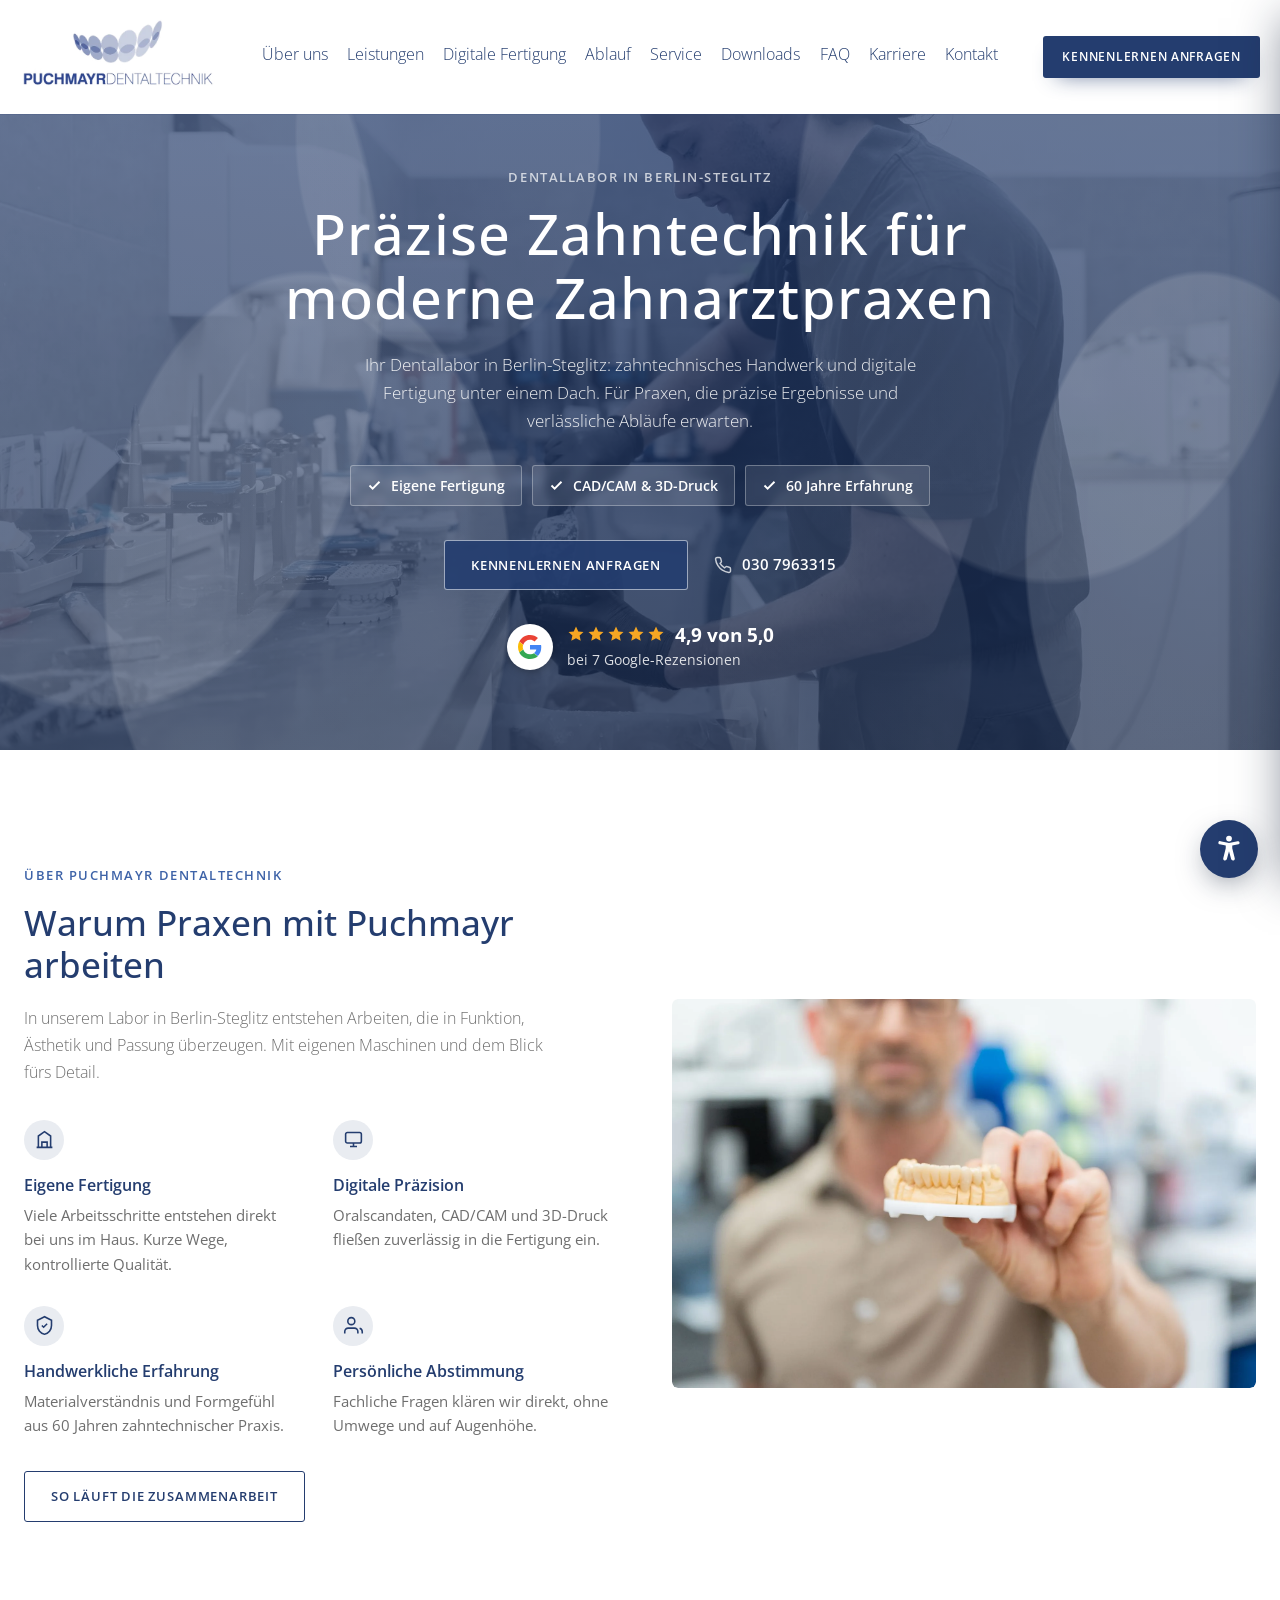
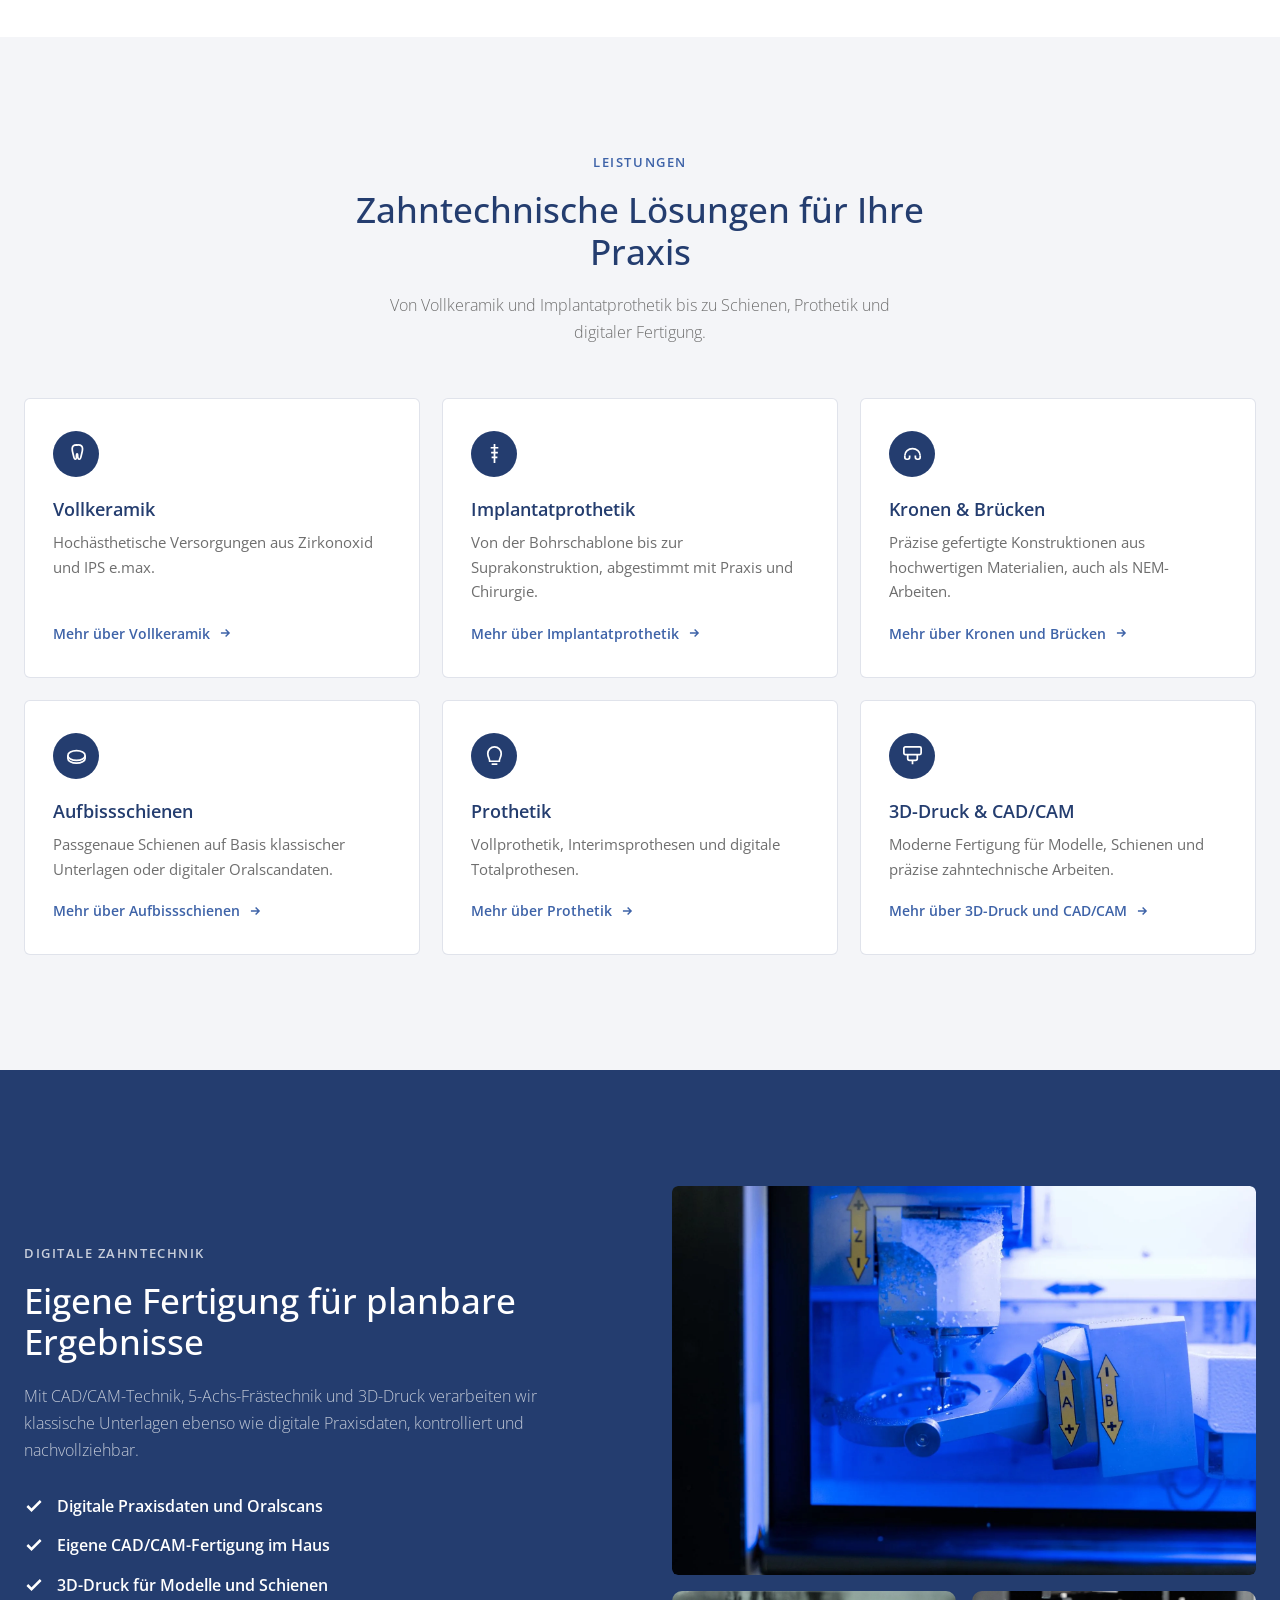
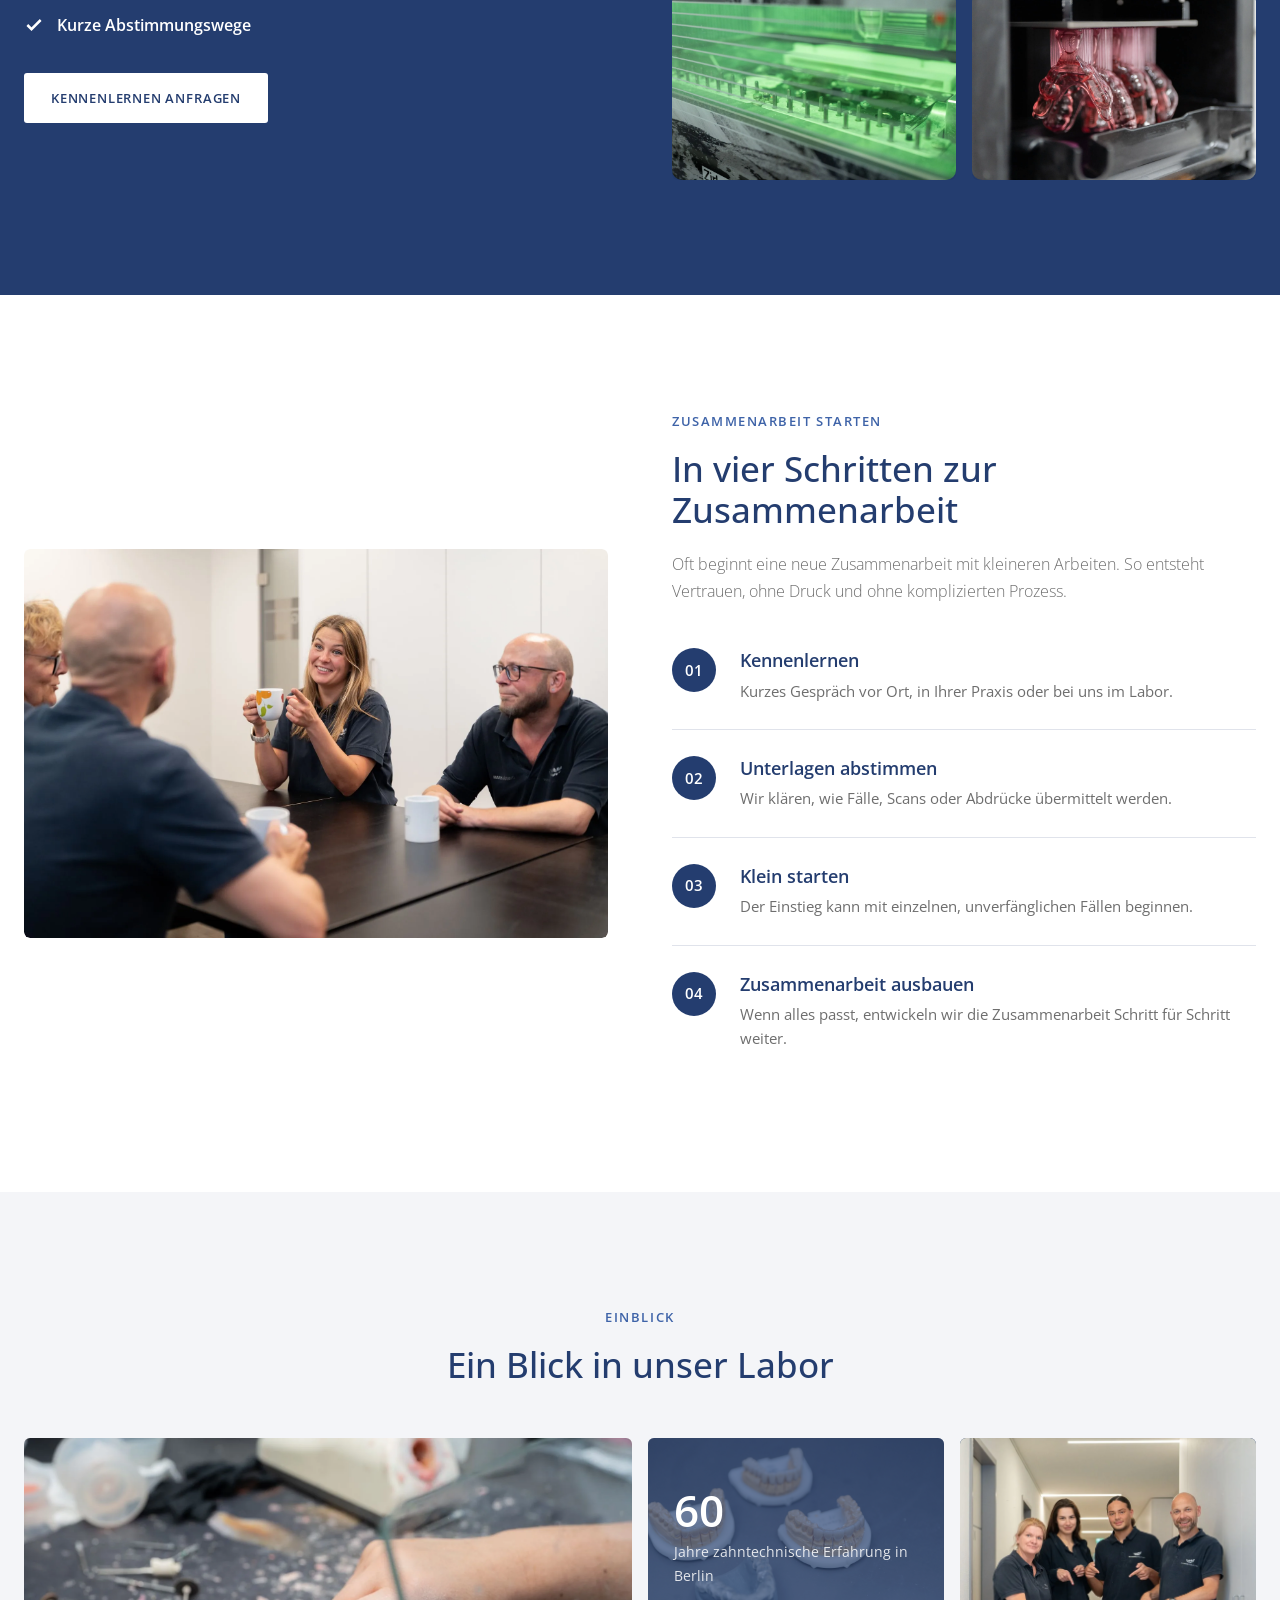
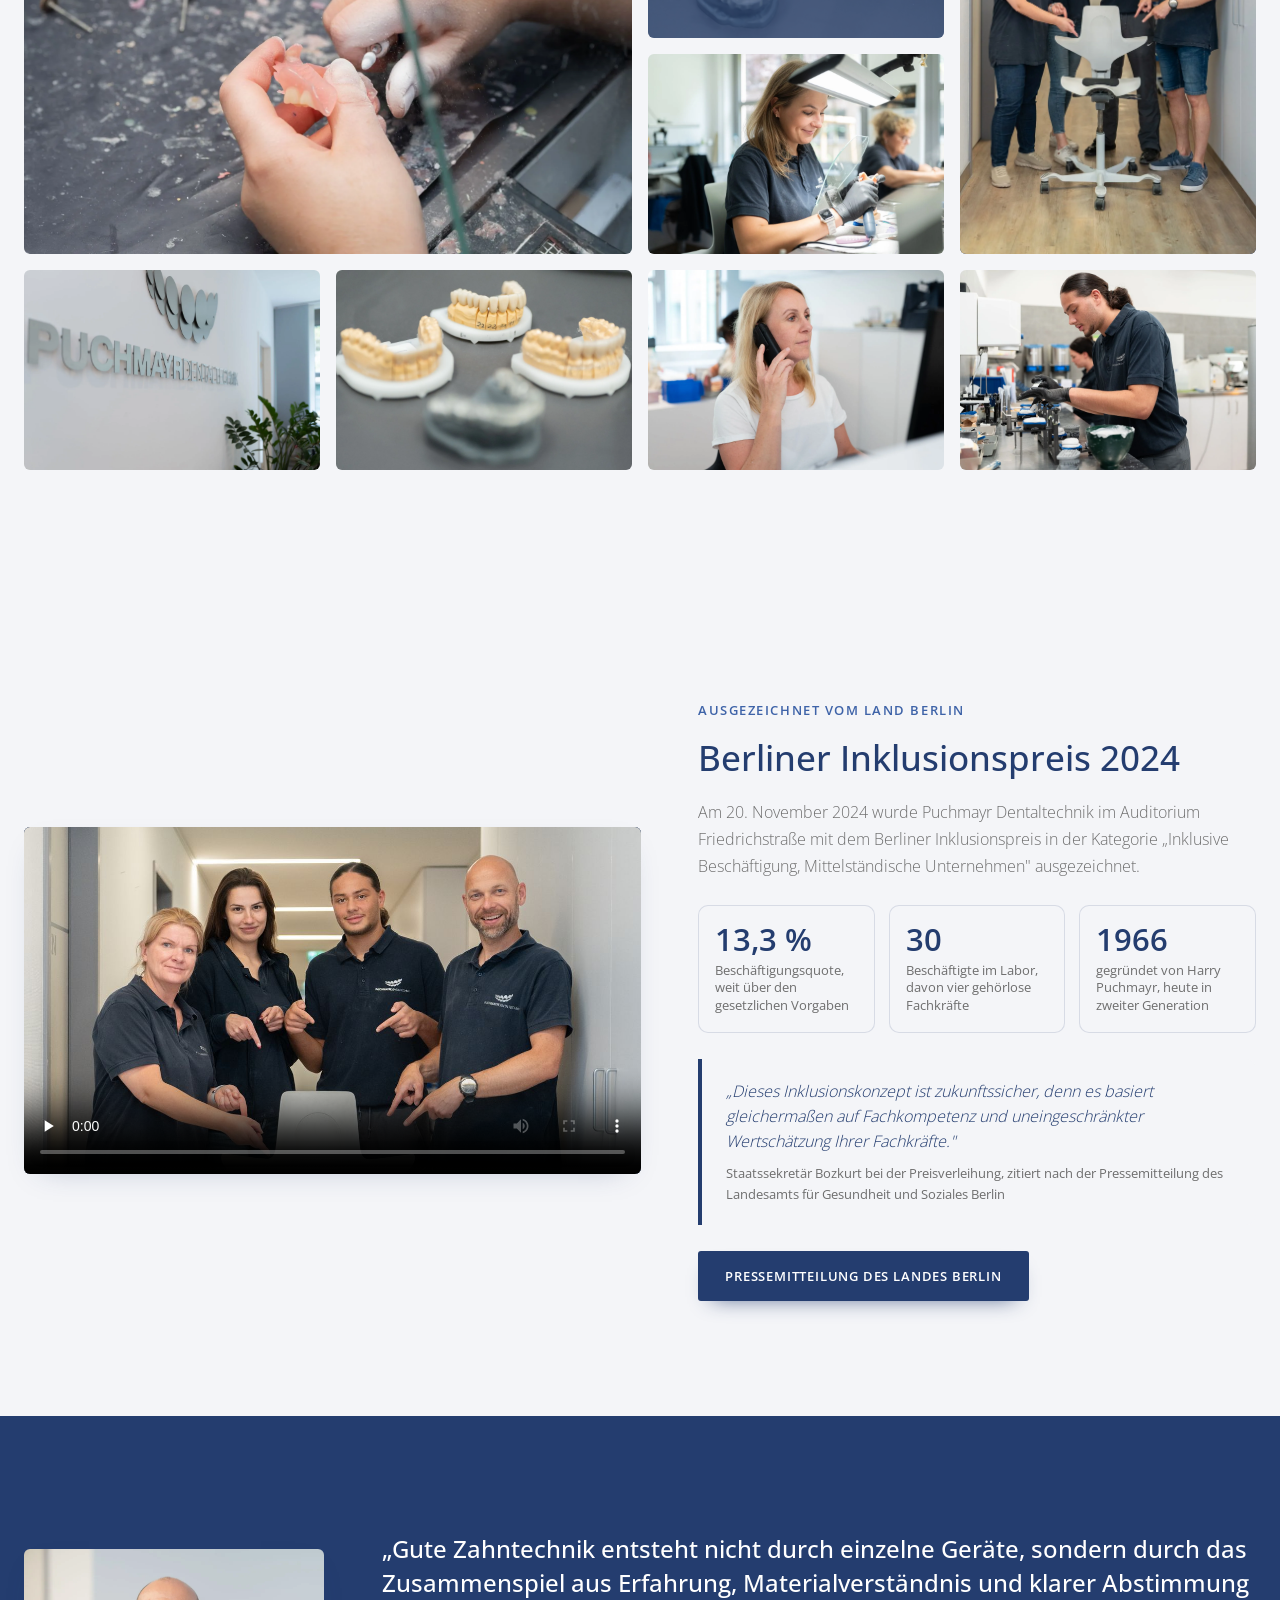
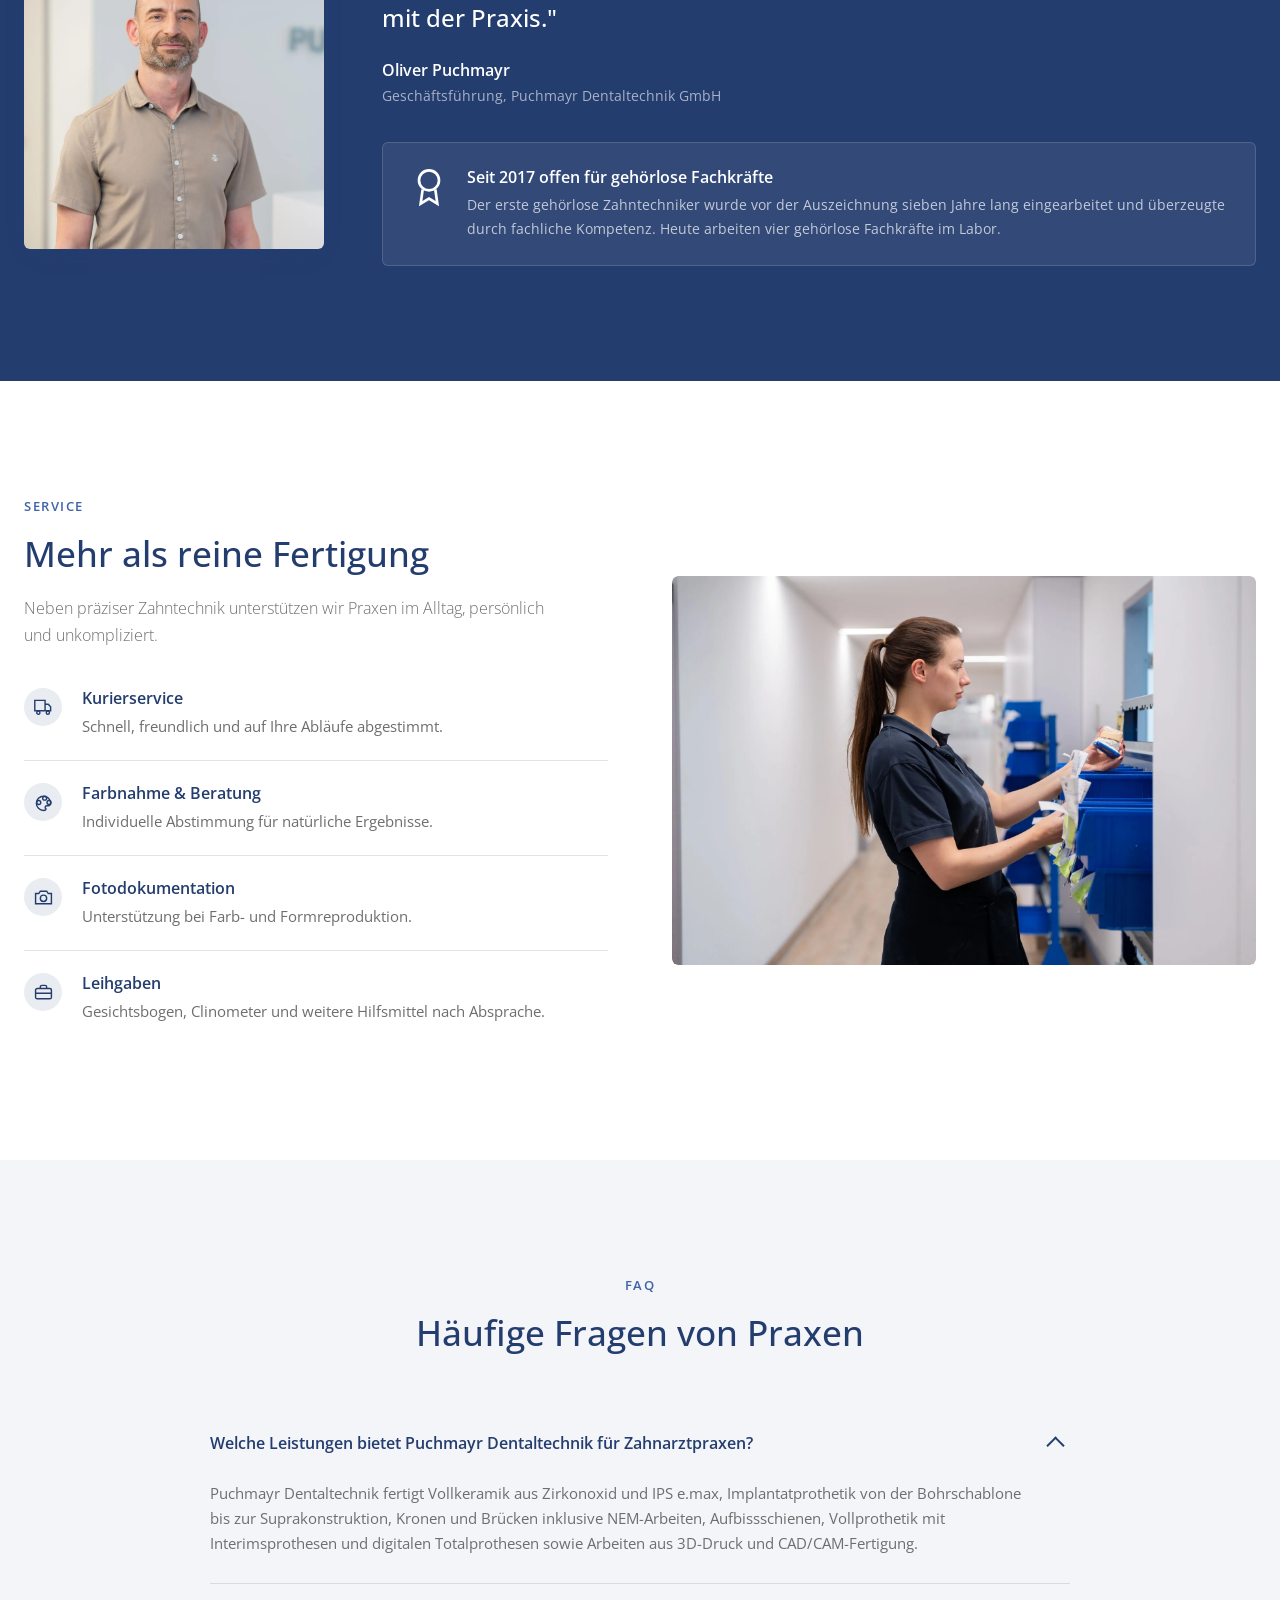
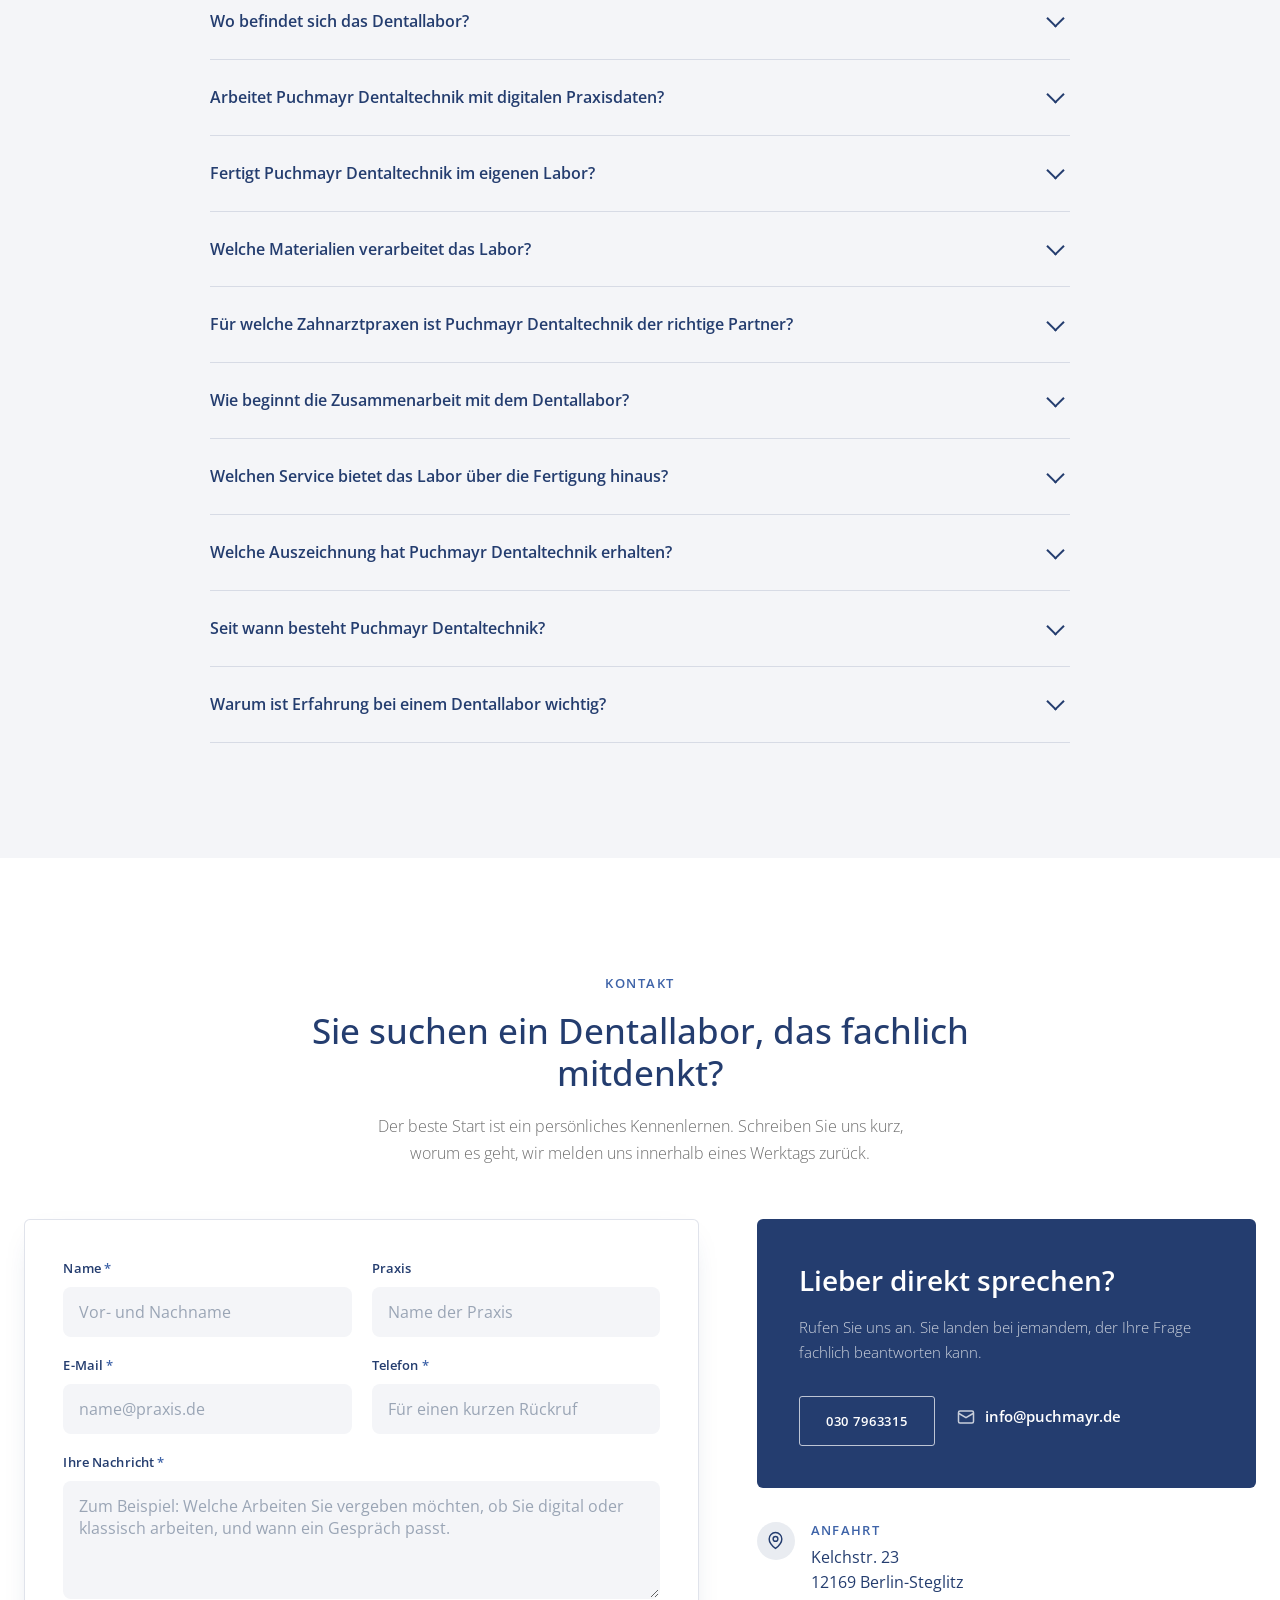
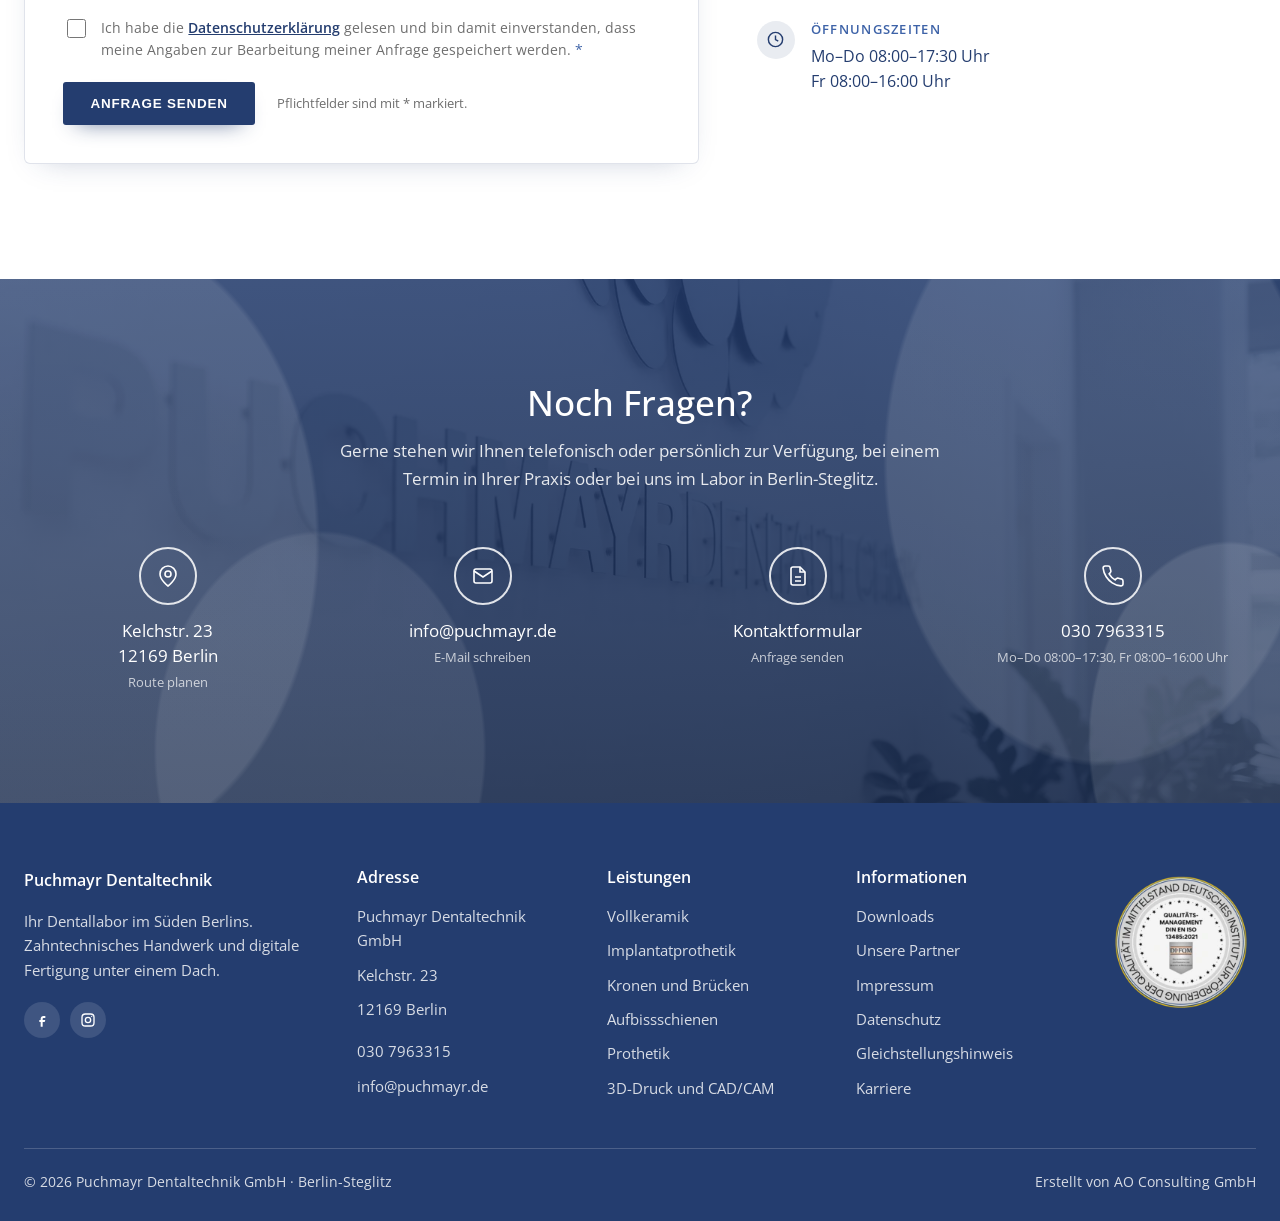
==== commit fe177622: "Matomo eingebaut (cookiefrei, statistik.ao-consult.de) und Datenschutz ergänzt (Wunsch Awan: überall" ====
--- a/website/index.html
+++ b/website/index.html
@@ -1048,5 +1048,6 @@
 <script src="assets/messung.js" defer></script>
 <script src="assets/skript.js" defer></script>
 <script src="assets/barrierefreiheit.js" defer></script>
+<script src="assets/statistik.js" defer></script>
 </body>
 </html>
--- a/website/assets/barrierefreiheit.css
+++ b/website/assets/barrierefreiheit.css
@@ -51,7 +51,8 @@
 }
 html.bf-links .bf-panel{right:auto;left:0;transform:translateX(-100%);
   box-shadow:14px 0 44px -18px rgba(19,32,56,.5)}
-.bf-panel[data-offen="true"]{transform:translateX(0)}
+.bf-panel[data-offen="true"],
+html.bf-links .bf-panel[data-offen="true"]{transform:translateX(0)}
 
 .bf-kopf{
   display:flex;align-items:center;justify-content:space-between;gap:12px;
@@ -65,7 +66,7 @@
 .bf-zu:hover{background:rgba(255,255,255,.26)}
 .bf-zu svg{width:17px;height:17px}
 
-.bf-koerper{padding:20px;overflow-y:auto;flex:1 1 auto;-webkit-overflow-scrolling:touch}
+.bf-koerper{padding:20px;overflow-y:auto;flex:1 1 auto;-webkit-overflow-scrolling:touch;overscroll-behavior:contain}
 
 .bf-gruppe{margin-bottom:26px}
 .bf-gruppe > h3{
@@ -137,14 +138,15 @@
 html.bf-kontrast .btn:not(.bf-panel *){outline:2px solid #fff}
 
 /* Invertiert */
-html.bf-invertiert body{filter:invert(1) hue-rotate(180deg)}
+/* Filter auf <html> statt <body>: auf body würden Kopf, Panel und Knopf mitscrollen (leere Seite). */
+html.bf-invertiert{filter:invert(1) hue-rotate(180deg)}
 html.bf-invertiert body img,
 html.bf-invertiert body video,
 html.bf-invertiert body iframe{filter:invert(1) hue-rotate(180deg)}
+html.bf-invertiert .bf-panel,html.bf-invertiert .bf-knopf{filter:invert(1) hue-rotate(180deg)}
 
 /* Graustufen */
-html.bf-graustufen body{filter:grayscale(1)}
-html.bf-graustufen .bf-panel,html.bf-graustufen .bf-knopf{filter:grayscale(0)}
+html.bf-graustufen{filter:grayscale(1)}
 
 /* Links hervorheben */
 html.bf-links-hervor body a:not(.bf-panel *):not(.bf-knopf){
